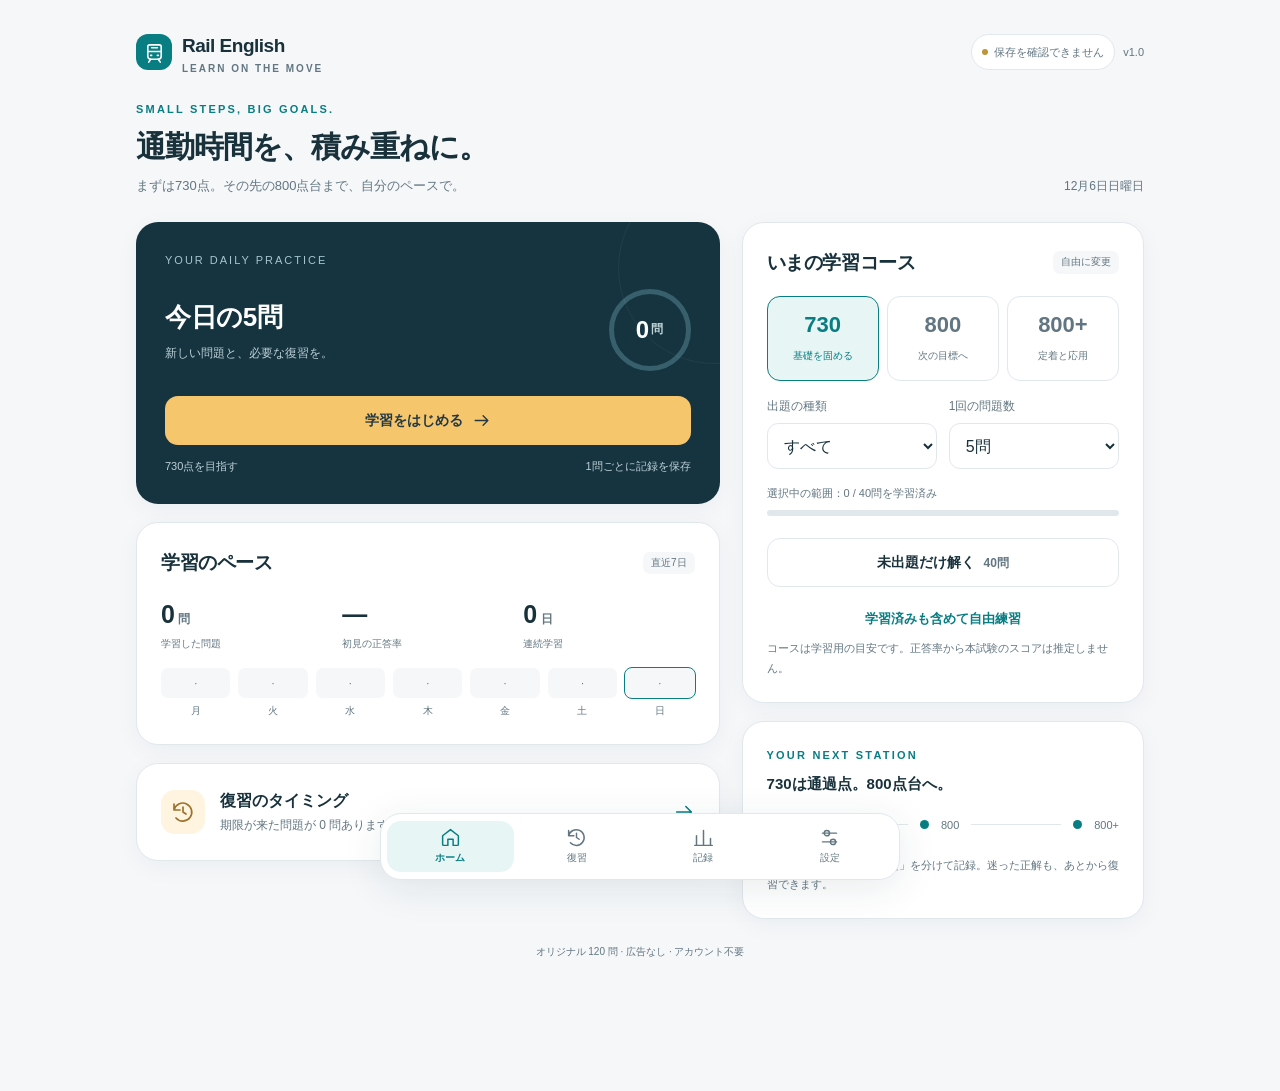
==== index.html @ 7b745467 "Upload Rail English" ====
<!doctype html>
<html lang="ja"><head><meta charset="utf-8"><meta name="viewport" content="width=device-width,initial-scale=1,viewport-fit=cover"><meta name="theme-color" content="#f5f7f9"><meta name="apple-mobile-web-app-capable" content="yes"><meta name="apple-mobile-web-app-status-bar-style" content="default"><meta name="apple-mobile-web-app-title" content="Rail English"><meta name="description" content="730点から800点台へ。オフラインで続ける、通勤時間の英語学習。"><meta name="color-scheme" content="light"><meta name="referrer" content="no-referrer"><title>Rail English — 730から800点台へ</title><link rel="manifest" href="./manifest.webmanifest"><link rel="icon" type="image/png" href="./icons/icon-192.png"><link rel="apple-touch-icon" href="./icons/apple-touch-icon.png"><style>:root{color-scheme:light;--bg:#f5f7f9;--card:#fff;--text:#18313b;--muted:#627681;--line:#e1e8ec;--brand:#087e83;--brand-dark:#06646a;--tint:#e7f5f4;--navy:#153440;--gold:#f5c66c;--bad:#b44947;--bad-bg:#fff1ef;--good:#14735b;--shadow:0 6px 24px rgba(25,50,61,.045);font-family:-apple-system,BlinkMacSystemFont,'Segoe UI','Hiragino Kaku Gothic ProN','Noto Sans JP',Meiryo,sans-serif;font-size:16px;line-height:1.65}
*{box-sizing:border-box}body{margin:0;background:var(--bg);color:var(--text)}button,input,select{font:inherit}button,a,input,select{-webkit-tap-highlight-color:transparent}button{cursor:pointer}button:disabled{cursor:default}button:focus-visible,a:focus-visible,select:focus-visible,input:focus-visible{outline:3px solid #f2b744;outline-offset:3px}button{touch-action:manipulation}a{color:var(--brand)}.app{max-width:1080px;margin:auto;min-height:100dvh;padding:0 36px 130px}.topbar{display:flex;align-items:center;justify-content:space-between;padding:30px 0 26px;gap:10px}.brand{display:flex;align-items:center;gap:10px;text-decoration:none;color:var(--text);font-weight:800;font-size:19px;letter-spacing:-.5px}.brand-logo{width:36px;height:36px;background:var(--brand);border-radius:12px;display:grid;place-items:center;color:white;flex:none}.brand small{font-size:10px;letter-spacing:2px;display:block;font-weight:600;color:var(--muted);line-height:1.1;margin-top:2px}.top-tools{display:flex;align-items:center;gap:8px}.offline-pill{font-size:11px;border:1px solid var(--line);padding:6px 10px;border-radius:99px;color:var(--muted);background:var(--card);display:flex;align-items:center;gap:6px;cursor:pointer;min-height:36px}.dot{width:6px;height:6px;border-radius:50%;background:#c09439;flex:none}.is-ready .dot{background:#219d79}.is-ready{color:var(--good)}.version{font-size:11px;color:var(--muted)}main{outline:none}h1,h2,h3,p{margin:0}h1{font-size:30px;line-height:1.4;letter-spacing:-1px}h2{font-size:19px;letter-spacing:-.4px}h3{font-size:15px}p+p{margin-top:10px}.eyebrow{font-size:11px;letter-spacing:2.2px;font-weight:750;color:var(--brand);margin-bottom:8px}.muted{color:var(--muted)}.small{font-size:12px}.intro{display:flex;align-items:end;justify-content:space-between;margin-bottom:25px;gap:20px}.intro p{font-size:13px;color:var(--muted);margin-top:7px}.date-tag{font-size:12px;color:var(--muted);white-space:nowrap}.layout{display:grid;grid-template-columns:1.45fr 1fr;gap:22px}.stack{display:flex;flex-direction:column;gap:18px}.card{background:var(--card);border:1px solid var(--line);border-radius:22px;padding:24px;box-shadow:var(--shadow)}.hero{background:var(--navy);color:#fff;border:0;padding:29px;position:relative;overflow:hidden}.hero:after{content:'';width:190px;height:190px;border:1px solid #ffffff0d;border-radius:50%;position:absolute;right:-90px;top:-50px;pointer-events:none}.hero-label{font-size:11px;letter-spacing:2px;color:#a3c7cf;margin-bottom:20px}.hero-heading{display:flex;justify-content:space-between;align-items:center;gap:15px}.hero h2{font-size:26px;font-weight:750}.hero p{font-size:12px;color:#bed0d6;margin-top:5px}.round-count{width:82px;height:82px;border-radius:50%;border:5px solid #38606c;display:flex;align-items:center;justify-content:center;flex:none;font-weight:750;font-size:24px;color:#fff}.round-count small{font-size:12px;color:#c1d5d9;margin-left:2px}.hero .btn{margin-top:25px;background:var(--gold);color:#233844;border-color:transparent}.hero .btn:hover{background:#ffda93}.hero-foot{margin-top:12px;display:flex;justify-content:space-between;font-size:11px;color:#bed0d6}.btn{border:1px solid var(--brand);border-radius:13px;background:var(--brand);color:#fff;padding:13px 18px;min-height:49px;font-weight:700;font-size:14px;display:inline-flex;align-items:center;justify-content:center;gap:9px;text-decoration:none;line-height:1.5}.btn:hover{background:var(--brand-dark)}.btn:disabled{opacity:.5}.btn.secondary{background:var(--card);border-color:var(--line);color:var(--text)}.btn.secondary:hover{background:var(--bg)}.btn.soft{background:var(--tint);color:var(--brand);border-color:transparent}.btn.danger{color:var(--bad);background:var(--card);border-color:var(--line)}.full{width:100%}.text-btn{border:0;background:transparent;color:var(--brand);padding:10px 0;font-size:13px;font-weight:650;min-height:42px}.section-row{display:flex;align-items:center;justify-content:space-between;gap:12px;margin-bottom:17px}.section-row .text-btn{min-height:0;padding:0}.tag{border-radius:7px;background:var(--bg);color:var(--muted);padding:3px 8px;font-size:10px;display:inline-block}.stat-grid{display:grid;grid-template-columns:repeat(3,1fr);gap:10px}.stat-value{font-size:25px;font-weight:800;font-variant-numeric:tabular-nums;line-height:1.4}.stat-label{color:var(--muted);font-size:10px;margin-top:4px}.divider{height:1px;background:var(--line);margin:20px 0}.mini-week{display:flex;gap:8px;margin-top:16px}.day{flex:1;text-align:center;font-size:10px;color:var(--muted)}.day-box{height:30px;border-radius:7px;background:var(--bg);display:grid;place-items:center;margin-bottom:5px;color:var(--muted);font-size:11px}.day-box.done{background:var(--tint);color:var(--brand);font-weight:750}.day-box.today{outline:1px solid var(--brand)}.course-options{display:grid;grid-template-columns:repeat(3,1fr);gap:8px}.course-option{padding:13px 5px;border:1px solid var(--line);border-radius:13px;text-align:center;background:var(--card);color:var(--muted);min-height:78px}.course-option.selected{background:var(--tint);border-color:var(--brand);color:var(--brand)}.course-number{display:block;font-size:22px;font-weight:800;line-height:1.4}.course-caption{font-size:10px}.field{margin-top:16px}.field label{display:block;font-size:12px;color:var(--muted);margin-bottom:6px}.field select{width:100%;min-height:46px;border:1px solid var(--line);border-radius:11px;padding:9px 32px 9px 12px;background:var(--card);color:var(--text)}.row-two{display:grid;grid-template-columns:1fr 1fr;gap:12px}.progress-track{height:6px;border-radius:5px;background:var(--line);overflow:hidden}.progress-fill{height:100%;border-radius:5px;background:var(--brand);transition:width .2s}.course-summary{font-size:11px;color:var(--muted);margin:15px 0 8px}.review-teaser{display:flex;align-items:center;gap:15px}.review-icon{width:44px;height:44px;border-radius:14px;background:#fff4df;color:#9c722c;display:grid;place-items:center;flex:none}.review-teaser p{font-size:12px;color:var(--muted);margin-top:2px}.review-teaser strong{font-size:16px}.subtle-note{font-size:11px;color:var(--muted);line-height:1.75}.milestone{display:flex;align-items:center;gap:12px;margin-top:19px}.milestone-stop{width:9px;height:9px;border-radius:50%;background:var(--brand)}.milestone-line{flex:1;height:1px;background:var(--line)}.milestone-text{font-size:11px;color:var(--muted)}.bottom-nav{position:fixed;bottom:18px;left:50%;transform:translateX(-50%);width:min(520px,calc(100% - 32px));display:flex;background:var(--card);border:1px solid var(--line);border-radius:21px;box-shadow:0 8px 40px #18313b18;padding:7px 6px;z-index:30}.nav-item{flex:1;border:0;background:transparent;color:var(--muted);padding:6px 4px;border-radius:14px;min-height:49px;display:flex;flex-direction:column;align-items:center;gap:2px;font-size:10px}.nav-item.active{color:var(--brand);background:var(--tint);font-weight:750}.nav-item svg{width:21px;height:21px}svg{display:block}.quiz-wrap{max-width:730px;margin:auto}.quiz-top{display:flex;justify-content:space-between;align-items:center;font-size:12px;margin-bottom:12px;gap:15px}.quiz-top .text-btn{padding:0;min-height:42px}.quiz-meta{display:flex;align-items:center;justify-content:space-between;margin-top:22px;margin-bottom:13px;gap:10px}.badges{display:flex;gap:6px;align-items:center;flex-wrap:wrap}.badge{background:var(--tint);color:var(--brand);border-radius:6px;font-size:11px;font-weight:650;padding:3px 8px}.badge.gray{background:var(--bg);color:var(--muted)}.timer{font-size:12px;color:var(--muted);font-variant-numeric:tabular-nums;white-space:nowrap}.question-card{padding:28px}.question-number{font-size:11px;letter-spacing:1.7px;color:var(--muted);margin-bottom:18px}.question-text{font-family:-apple-system,BlinkMacSystemFont,'Segoe UI',sans-serif;font-size:22px;line-height:1.75;letter-spacing:.05px;overflow-wrap:break-word;font-weight:500}.blank{color:var(--brand);font-weight:800;white-space:nowrap}.choices{display:grid;gap:10px;margin-top:23px}.choice{width:100%;display:flex;align-items:center;text-align:left;padding:13px 16px;min-height:58px;gap:14px;color:var(--text);background:var(--card);border:1px solid var(--line);border-radius:13px;font-size:16px;line-height:1.5}.choice-letter{width:27px;height:27px;border:1px solid var(--line);border-radius:8px;display:grid;place-items:center;color:var(--muted);font-size:12px;flex:none}.choice:hover:not(:disabled){border-color:var(--brand);background:var(--tint)}.choice.correct{border-color:var(--good);background:var(--tint)}.choice.correct .choice-letter{background:var(--good);color:#fff;border-color:var(--good)}.choice.wrong{background:var(--bad-bg);border-color:var(--bad)}.choice.wrong .choice-letter{background:var(--bad);color:white;border-color:var(--bad)}.choice.unselected{opacity:.55}.choice-word{flex:1}.choice-mark{font-size:18px;font-weight:750}.quiz-hint{text-align:center;font-size:11px;color:var(--muted);margin-top:17px}.feedback{margin-top:18px;border-top:3px solid var(--brand);scroll-margin-top:18px}.feedback-status{font-size:13px;color:var(--good);font-weight:800;display:flex;gap:7px;align-items:center;margin-bottom:12px}.feedback-status.incorrect{color:var(--bad)}.answer-label{color:var(--muted);font-size:11px;letter-spacing:.7px;margin-bottom:8px}.complete-sentence{font-size:19px;line-height:1.75;overflow-wrap:break-word}.complete-sentence strong{color:var(--brand);background:var(--tint);border-radius:4px;padding:0 3px}.translation{font-size:13px;line-height:1.85;margin-top:14px;white-space:pre-line}.explain{background:var(--bg);border-radius:13px;padding:16px;margin-top:18px}.explain h3{font-size:11px;color:var(--brand);margin-bottom:7px}.explain p{font-size:13px;line-height:1.85}.confidence{margin-top:20px}.confidence p{font-size:12px;color:var(--muted);margin-bottom:10px}.confidence .row-two{grid-template-columns:1fr 1.2fr}.passage{background:var(--bg);border:1px solid var(--line);padding:19px;border-radius:13px;font-size:15px;line-height:1.85;white-space:pre-wrap;margin-bottom:24px;overflow-wrap:break-word}.passage-title{font-size:11px;color:var(--muted);margin-bottom:10px;letter-spacing:1px}.proof{border-left:3px solid var(--brand);padding-left:12px;font-size:14px;margin-top:12px}.proof-label{font-size:11px;color:var(--muted);margin-top:17px}.empty{text-align:center;padding:40px 20px}.empty .empty-icon{display:inline-grid;place-items:center;width:64px;height:64px;border-radius:22px;background:var(--tint);color:var(--brand);margin-bottom:18px}.empty p{font-size:13px;color:var(--muted);margin:12px 0 22px}.list-item{display:flex;gap:14px;align-items:start;padding:17px 0;border-bottom:1px solid var(--line)}.list-item:last-child{border:0}.list-item-main{flex:1;min-width:0}.list-item p{font-size:13px;line-height:1.65}.list-item .tags{font-size:10px;color:var(--muted);margin-bottom:7px}.count-bubble{font-size:22px;font-weight:800;line-height:1.4}.section-space{margin-top:22px}.metric-row{display:grid;grid-template-columns:repeat(3,1fr);gap:14px;margin-bottom:22px}.metric-card{padding:20px}.metric-card .stat-value{font-size:31px}.bar-row{display:grid;grid-template-columns:80px 1fr 55px;align-items:center;gap:12px;margin:15px 0;font-size:12px}.bar-row small{text-align:right;color:var(--muted);font-size:10px}.setting-row{display:flex;align-items:center;justify-content:space-between;gap:18px;padding:15px 0;border-bottom:1px solid var(--line)}.setting-row:last-child{border:0}.setting-row p{font-size:11px;color:var(--muted);margin-top:3px}.switch{accent-color:var(--brand);width:22px;height:22px;flex:none}.help-list{font-size:13px;line-height:1.9;padding-left:21px;margin:14px 0}.help-list li+li{margin-top:9px}.notice{background:#fff5e2;color:#745522;border-radius:12px;padding:12px 15px;font-size:12px;margin-bottom:17px;line-height:1.75}.notice a{color:inherit}details{border-top:1px solid var(--line);margin-top:17px;padding-top:15px}summary{cursor:pointer;font-size:13px;font-weight:650;min-height:35px}details p{font-size:12px;color:var(--muted);margin-top:10px;line-height:1.9}.file-label{cursor:pointer}.hidden{display:none!important}.toast{position:fixed;top:max(18px,env(safe-area-inset-top));left:50%;transform:translateX(-50%);z-index:100;max-width:calc(100% - 30px);padding:12px 18px;border-radius:13px;background:#17333e;color:white;box-shadow:0 6px 30px #0002;font-size:13px;pointer-events:none;text-align:center}.result-score{font-size:64px;font-weight:850;letter-spacing:-3px;color:var(--brand);line-height:1.3}.result-score small{font-size:24px;letter-spacing:0;color:var(--muted)}.result-items{text-align:left;margin:24px 0}.result-line{font-size:13px;display:flex;justify-content:space-between;border-bottom:1px solid var(--line);padding:10px 0}.button-stack{display:grid;gap:10px}.storage-warning{position:sticky;top:0;z-index:90;background:#fff0df;color:#763d12;padding:12px;font-size:12px}.footer-note{text-align:center;font-size:10px;color:var(--muted);margin-top:25px}body.large-text .question-text{font-size:26px}body.large-text .passage{font-size:18px}body.large-text .choice{font-size:19px}body.large-text .translation,body.large-text .explain p{font-size:16px}body.large-text .complete-sentence{font-size:23px}
@media(min-width:820px){.bottom-nav{bottom:20px}.quiz-wrap{padding-top:7px}.card .section-row{margin-bottom:18px}}
@media(max-width:740px){.app{padding:0 20px 125px}.topbar{padding:22px 0 25px}.brand{font-size:17px}.brand small{font-size:8px}.brand-logo{width:33px;height:33px;border-radius:11px}.offline-pill{font-size:10px;padding:6px 9px}.version{display:none}.intro{margin-bottom:21px}.intro h1{font-size:27px}.date-tag{display:none}.layout{grid-template-columns:1fr;gap:18px}.card{padding:21px;border-radius:19px}.hero{padding:24px}.hero h2{font-size:25px}.hero-label{margin-bottom:15px}.hero .btn{margin-top:22px}.section-row{margin-bottom:15px}.round-count{width:74px;height:74px;font-size:23px}.bottom-nav{bottom:0;width:100%;border-radius:18px 18px 0 0;border-bottom:0;padding:7px 9px calc(7px + env(safe-area-inset-bottom));box-shadow:0 -4px 30px #18313b08}.question-card{padding:22px 19px}.question-text{font-size:21px}.choice{font-size:16px;padding:12px 14px;min-height:57px}.quiz-meta{margin-top:19px}.quiz-top{margin-top:-7px}.feedback{padding:21px 19px}.complete-sentence{font-size:19px}.metric-row{gap:8px}.metric-card{padding:15px 10px}.metric-card .stat-value{font-size:26px}.stat-label{font-size:10px}.intro p{font-size:12px}.passage{padding:15px;font-size:14px}.nav-item{min-height:51px}.eyebrow{font-size:10px}.quiz-wrap{padding-top:0}}
@media(max-width:360px){.app{padding-left:14px;padding-right:14px}.brand small{display:none}.brand{font-size:15px}.offline-pill{font-size:9px}.card{padding:18px}.hero h2{font-size:23px}.question-text{font-size:20px}.confidence .row-two{grid-template-columns:1fr}.hero-foot{font-size:10px}.course-caption{font-size:9px}.bar-row{grid-template-columns:65px 1fr 46px;gap:8px}}
@media(prefers-reduced-motion:reduce){*{scroll-behavior:auto!important;transition:none!important}}
</style></head><body><div class="hidden storage-warning" id="storage-warning" role="alert"></div><div class="app"><header class="topbar"><a class="brand" href="#" data-action="nav" data-route="home" aria-label="Rail English ホーム"><span class="brand-logo"></span><span>Rail English<small>LEARN ON THE MOVE</small></span></a><div class="top-tools"><button class="offline-pill" id="offline-status" data-action="nav" data-route="settings" aria-label="オフラインの保存状態と設定"><span class="dot"></span>準備中</button><span class="version">v1.0</span></div></header><main id="main" tabindex="-1"></main><noscript><p>学習画面を表示するには、ブラウザーでJavaScriptを有効にしてください。</p></noscript></div><nav id="bottom-nav" class="bottom-nav" aria-label="メインメニュー"></nav><div id="toast" class="toast hidden" role="status" aria-live="polite"></div><script type="application/json" id="question-data">{"schemaVersion":1,"packId":"rail-original-1","title":"Rail English オリジナル120問","questions":[{"id":"q001","level":730,"kind":"cloze","skill":"品詞","text":"Please review the attached agenda _____ before tomorrow’s meeting.","options":["carefully","carefulness","careful","care"],"answer":0,"translation":"明日の会議の前に、添付の議題を注意深く確認してください。","explanation":"動詞 review（確認する）を修飾するので副詞 carefully。careful は形容詞、care と carefulness は名詞です。"},{"id":"q002","level":730,"kind":"cloze","skill":"日程・会議","text":"The training session has been _____ until next Friday because the instructor is unavailable.","options":["reserved","postponed","attended","approved"],"answer":1,"translation":"講師の都合がつかないため、研修は来週の金曜日まで延期されました。","explanation":"postpone は「延期する」。has been postponed で受け身の現在完了形です。approve は承認する、attend は出席する、reserve は予約する。"},{"id":"q003","level":730,"kind":"cloze","skill":"前置詞","text":"All expense reports must be submitted _____ 5 p.m. on Friday at the latest.","options":["since","during","by","for"],"answer":2,"translation":"すべての経費報告書は、遅くとも金曜日の午後5時までに提出しなければなりません。","explanation":"完了の期限「〜までに」には by。during は期間の中、since は起点、for は期間の長さを表します。"},{"id":"q004","level":730,"kind":"cloze","skill":"時制","text":"Ms. Chen _____ in the sales department since 2021 and still works there.","options":["will work","had worked","is working","has worked"],"answer":3,"translation":"チェンさんは2021年から営業部で働いており、今もそこで働いています。","explanation":"since 2021 と今も続いているという情報から現在完了形 has worked。過去から現在までの継続を示します。"},{"id":"q005","level":730,"kind":"cloze","skill":"接続詞","text":"_____ the weather was poor, the outdoor product demonstration went ahead as planned.","options":["Despite","Although","Because of","During"],"answer":1,"translation":"天候は悪かったものの、屋外での製品実演は予定どおり行われました。","explanation":"後ろに the weather was poor という主語＋動詞が続くので、逆接の接続詞 Although。Despite は名詞などを取ります。"},{"id":"q006","level":730,"kind":"cloze","skill":"品詞","text":"The new reservation system is more _____ than the previous one.","options":["reliability","reliably","rely","reliable"],"answer":3,"translation":"新しい予約システムは以前のものより信頼できます。","explanation":"is の補語としてシステムの性質を述べる形容詞 reliable を選びます。more reliable than で比較の表現です。"},{"id":"q007","level":730,"kind":"cloze","skill":"語彙","text":"Please keep your _____ as proof of payment.","options":["receipt","recipe","recipient","reception"],"answer":0,"translation":"支払いの証明として領収書を保管してください。","explanation":"receipt は領収書。recipe は調理法、reception は受付、recipient は受取人です。形の似た語を区別します。"},{"id":"q008","level":730,"kind":"cloze","skill":"主語と動詞","text":"Each of the conference rooms _____ equipped with a projector.","options":["were","are","is","have"],"answer":2,"translation":"会議室はそれぞれプロジェクターを備えています。","explanation":"主語の中心は単数の Each。「each of ＋複数名詞」でも動詞は単数に合わせ、is equipped with とします。"},{"id":"q009","level":730,"kind":"cloze","skill":"動詞の形","text":"Employees are encouraged _____ the online safety course.","options":["completion","complete","completed","to complete"],"answer":3,"translation":"従業員はオンラインの安全講習を修了するよう奨励されています。","explanation":"encourage 人 to do の受け身は、人 be encouraged to do。「〜するよう勧められる」です。"},{"id":"q010","level":730,"kind":"cloze","skill":"日程・会議","text":"Could you _____ whether you will attend the meeting by replying to this message?","options":["consume","confirm","compete","confuse"],"answer":1,"translation":"このメッセージに返信して、会議に出席するかどうかを確認していただけますか。","explanation":"confirm whether ... は「〜かどうかを確認する」。confuse は混乱させる、consume は消費する、compete は競争する。"},{"id":"q011","level":730,"kind":"cloze","skill":"関係詞","text":"The employee _____ organized the workshop will introduce the speakers.","options":["whose","who","whom","which"],"answer":1,"translation":"研修会を企画した従業員が講演者を紹介します。","explanation":"先行詞は人で、関係詞が organized の主語になるため who。whose は所有格、whom は目的格です。"},{"id":"q012","level":730,"kind":"cloze","skill":"前置詞","text":"Visitors must check in at the reception desk _____ entering the laboratory.","options":["between","before","since","until"],"answer":1,"translation":"訪問者は実験室に入る前に受付で手続きをしなければなりません。","explanation":"before entering で「入る前に」。受付を済ませてから入室するという順序を表します。"},{"id":"q013","level":730,"kind":"cloze","skill":"比較","text":"This route is _____ than the one we used yesterday.","options":["shortest","shorter","shorten","shortly"],"answer":1,"translation":"この経路は昨日使ったものより短いです。","explanation":"than があるので比較級 shorter。shortest は最上級、shortly は副詞、shorten は動詞です。"},{"id":"q014","level":730,"kind":"cloze","skill":"代名詞","text":"The company updated _____ website to make online ordering easier.","options":["it","its","itself","they"],"answer":1,"translation":"その会社はオンライン注文をしやすくするため、自社のウェブサイトを更新しました。","explanation":"名詞 website の前で所有を示す its。「its＝それの」と「it’s＝it is」を区別しましょう。"},{"id":"q015","level":730,"kind":"cloze","skill":"語彙","text":"The price includes delivery, so there is no _____ charge for shipping.","options":["additional","accurate","annual","available"],"answer":0,"translation":"価格には配送料が含まれているので、配送の追加料金はありません。","explanation":"additional charge は追加料金。available は利用できる、annual は年1回の、accurate は正確な。"},{"id":"q016","level":730,"kind":"cloze","skill":"動詞の形","text":"We look forward to _____ you at the annual conference.","options":["saw","seen","see","seeing"],"answer":3,"translation":"年次会議でお会いできることを楽しみにしています。","explanation":"look forward to の to は前置詞なので、後ろは名詞か動名詞。ここでは seeing です。"},{"id":"q017","level":730,"kind":"cloze","skill":"接続詞","text":"Please contact the help desk _____ you cannot access your account.","options":["if","despite","unless","during"],"answer":0,"translation":"アカウントにアクセスできない場合は、ヘルプデスクに連絡してください。","explanation":"条件「もし〜なら」を表す if。unless は「〜でない限り」で、ここでは意図が逆になります。"},{"id":"q018","level":730,"kind":"cloze","skill":"日程・会議","text":"The manager asked us to _____ a meeting with the new supplier.","options":["arrange","afford","apply","achieve"],"answer":0,"translation":"マネージャーは新しい仕入先との会議を手配するよう私たちに頼みました。","explanation":"arrange a meeting は「会議を手配する」。achieve は達成する、afford は余裕がある、apply は応募・適用する。"},{"id":"q019","level":730,"kind":"cloze","skill":"受け身","text":"The damaged items will _____ at no extra cost.","options":["replace","replacing","be replaced","replacement"],"answer":2,"translation":"破損した商品は追加費用なしで交換されます。","explanation":"商品は交換「される」側なので受け身。will の後は be ＋過去分詞で will be replaced。"},{"id":"q020","level":730,"kind":"cloze","skill":"品詞","text":"Your _____ is required before we can process the order.","options":["approvingly","approve","approved","approval"],"answer":3,"translation":"注文を処理するには、あなたの承認が必要です。","explanation":"所有格 Your の後で主語になる名詞 approval を選びます。approve は動詞です。"},{"id":"q021","level":730,"kind":"cloze","skill":"語彙","text":"The store offers a full _____ if an item is returned unused within 14 days.","options":["reminder","reward","refund","revenue"],"answer":2,"translation":"商品が未使用のまま14日以内に返品されれば、その店は全額返金します。","explanation":"full refund は全額返金。reward は報酬、revenue は売上高、reminder は注意を促す通知です。"},{"id":"q022","level":730,"kind":"cloze","skill":"数量","text":"Only a _____ seats remain for the afternoon workshop.","options":["every","few","little","much"],"answer":1,"translation":"午後の研修会の残席はわずかです。","explanation":"seats は数えられる複数名詞なので a few。a little は数えられない名詞の量に使います。"},{"id":"q023","level":730,"kind":"cloze","skill":"時制","text":"When the courier arrives tomorrow, the receptionist _____ the package.","options":["signed for","has signed for","will sign for","had signed for"],"answer":2,"translation":"明日配達員が来たら、受付係が荷物の受領サインをします。","explanation":"未来の出来事ですが、when の節では現在形 arrives。主節では未来を表す will sign for を使えます。"},{"id":"q024","level":730,"kind":"cloze","skill":"日程・会議","text":"Please let me know which of the proposed dates is most _____ for you.","options":["convenient","convene","convenience","conveniently"],"answer":0,"translation":"提案した日程のうち、どれが最も都合がよいか教えてください。","explanation":"is の後に性質を表す形容詞 convenient。「都合のよい」という意味で、日程調整によく合う表現です。"},{"id":"q025","level":730,"kind":"cloze","skill":"前置詞","text":"Mr. Patel is responsible _____ maintaining the customer database.","options":["at","with","to","for"],"answer":3,"translation":"パテルさんは顧客データベースの管理を担当しています。","explanation":"be responsible for ＋名詞・動名詞で「〜を担当している／〜に責任がある」です。"},{"id":"q026","level":730,"kind":"cloze","skill":"接続詞","text":"The elevator is out of service, _____ please use the stairs.","options":["or","unless","although","so"],"answer":3,"translation":"エレベーターは運転を停止しているので、階段を利用してください。","explanation":"前半が理由で後半が結果・依頼なので so。「そのため」というつながりを作ります。"},{"id":"q027","level":730,"kind":"cloze","skill":"語彙","text":"A _____ of the updated brochure is attached to this email.","options":["venue","shift","fare","copy"],"answer":3,"translation":"更新したパンフレットの写しをこのメールに添付しています。","explanation":"a copy of は「〜の写し／1部」。fare は運賃、venue は会場、shift は勤務時間帯です。"},{"id":"q028","level":730,"kind":"cloze","skill":"品詞","text":"The technician _____ identified the cause of the problem.","options":["quickly","quickness","quicker","quick"],"answer":0,"translation":"技術者は問題の原因を素早く特定しました。","explanation":"動詞 identified を修飾する副詞 quickly を選びます。形容詞 quick と名詞 quickness はこの位置に入りません。"},{"id":"q029","level":730,"kind":"cloze","skill":"動詞の形","text":"The company plans _____ a second office next year.","options":["opening","opens","to open","opened"],"answer":2,"translation":"その会社は来年、2つ目の事務所を開設する予定です。","explanation":"plan to do で「〜する予定だ」。plans の目的を表す to open を選びます。"},{"id":"q030","level":730,"kind":"cloze","skill":"日程・会議","text":"The meeting will _____ at 9 a.m. sharp, so please arrive a few minutes early.","options":["begun","began","begin","beginning"],"answer":2,"translation":"会議は午前9時ちょうどに始まるので、数分早めに到着してください。","explanation":"助動詞 will の後は動詞の原形 begin。at 9 a.m. sharp は「午前9時ちょうどに」です。"},{"id":"q031","level":800,"kind":"cloze","skill":"接続詞","text":"The client approved the design, _____ that the final version includes a larger logo.","options":["provided","whereas","despite","during"],"answer":0,"translation":"顧客は最終版により大きなロゴを入れることを条件に、そのデザインを承認しました。","explanation":"provided that ... は「〜という条件で」。ここでは承認の条件を述べています。whereas は対比です。"},{"id":"q032","level":800,"kind":"cloze","skill":"数量","text":"_____ of the two proposals meets all of our requirements, so we need a third option.","options":["Both","Every","All","Neither"],"answer":3,"translation":"2つの提案はどちらも当社の要件をすべて満たさないので、3つ目の選択肢が必要です。","explanation":"neither of the two は「2つのうちどちらも〜ない」。単数動詞 meets と結びつき、文末の事情とも一致します。"},{"id":"q033","level":800,"kind":"cloze","skill":"動詞の形","text":"The supervisor had the technician _____ the faulty sensor.","options":["replacement","replaced","replace","to replace"],"answer":2,"translation":"監督者は技術者に故障したセンサーを交換してもらいました。","explanation":"have ＋人＋動詞の原形は「人に〜してもらう／させる」。have ＋物＋過去分詞との違いに注意します。"},{"id":"q034","level":800,"kind":"cloze","skill":"前置詞","text":"_____ the increase in material costs, the company has kept its prices unchanged.","options":["Even","Whereas","Despite","Although"],"answer":2,"translation":"材料費の上昇にもかかわらず、その会社は価格を据え置いています。","explanation":"空欄の後は名詞句 the increase ... なので前置詞 Despite。Although と Whereas の後には原則として節が必要です。"},{"id":"q035","level":800,"kind":"cloze","skill":"時制","text":"By the time the auditors arrived, the finance team _____ all the requested documents.","options":["has prepared","had prepared","will prepare","prepares"],"answer":1,"translation":"監査担当者が到着するまでに、経理チームは要求されたすべての書類を準備し終えていました。","explanation":"過去の到着より前に準備が完了したため、過去完了形 had prepared を使います。"},{"id":"q036","level":800,"kind":"cloze","skill":"語彙","text":"The warranty does not _____ damage caused by improper use.","options":["consume","conduct","cover","collect"],"answer":2,"translation":"保証は不適切な使用による損傷を対象としていません。","explanation":"cover は保証・保険などが「〜を対象とする」。collect は集める、consume は消費する、conduct は実施する。"},{"id":"q037","level":800,"kind":"cloze","skill":"関係詞","text":"The consultant, _____ recommendations reduced our costs, will return next month.","options":["which","whose","whom","who"],"answer":1,"translation":"その助言によって当社の費用が削減されたコンサルタントが、来月再び来訪します。","explanation":"recommendations の所有者を示す whose。「その人の助言」という関係です。"},{"id":"q038","level":800,"kind":"cloze","skill":"動詞の形","text":"The revised schedule allows enough time for the equipment _____ before the event.","options":["was testing","has tested","testing","to be tested"],"answer":3,"translation":"改訂された日程には、イベントの前に機材を試験するための十分な時間があります。","explanation":"for ＋対象＋to do の形。equipment は試験される側なので受け身の不定詞 to be tested を使います。"},{"id":"q039","level":800,"kind":"cloze","skill":"日程・会議","text":"Please _____ the updated schedule to everyone who will attend the workshop.","options":["commute","compete","compare","circulate"],"answer":3,"translation":"研修会に出席する全員に、更新した日程を回覧してください。","explanation":"circulate は資料などを「回覧する／配布する」。commute は通勤する、compare は比較する、compete は競争する。"},{"id":"q040","level":800,"kind":"cloze","skill":"比較","text":"The revised manual explains the installation process _____ more clearly than the original.","options":["far","quite","very","many"],"answer":0,"translation":"改訂版のマニュアルは、初版よりもはるかに明確に設置手順を説明しています。","explanation":"比較級 more clearly を強めるのは far。very は通常、この形の比較級を直接修飾しません。"},{"id":"q041","level":800,"kind":"cloze","skill":"接続詞","text":"Applicants must provide two references _____ they have previous experience with our company.","options":["as soon as","so that","even if","now that"],"answer":2,"translation":"以前に当社で働いた経験があっても、応募者は照会先を2件提出しなければなりません。","explanation":"even if は「たとえ〜でも」。経験の有無にかかわらず必要という条件を示します。"},{"id":"q042","level":800,"kind":"cloze","skill":"語彙","text":"After reviewing the figures, we decided to _____ our sales forecast downward.","options":["resolve","revise","retain","recruit"],"answer":1,"translation":"数値を確認した後、私たちは売上予測を下方修正することにしました。","explanation":"revise a forecast は予測を修正する。retain は保持する、resolve は解決する、recruit は採用する。"},{"id":"q043","level":800,"kind":"cloze","skill":"品詞","text":"The proposed changes would _____ improve access for customers with limited mobility.","options":["signify","significantly","significance","significant"],"answer":1,"translation":"提案された変更は、移動に制約のある顧客の利用しやすさを大幅に改善するでしょう。","explanation":"動詞 improve を修飾する副詞 significantly。「大幅に／著しく」という意味です。"},{"id":"q044","level":800,"kind":"cloze","skill":"動詞の形","text":"The manager recommended that the report _____ before it was sent to the client.","options":["be revised","revises","is revising","to revise"],"answer":0,"translation":"マネージャーは、顧客に送る前に報告書を修正するよう勧めました。","explanation":"提案を表す recommend that の節では動詞の原形を使う形があります。report は修正される側なので be revised。"},{"id":"q045","level":800,"kind":"cloze","skill":"前置詞","text":"All contractors must comply _____ the building’s safety regulations.","options":["at","with","for","from"],"answer":1,"translation":"すべての請負業者は、その建物の安全規則に従わなければなりません。","explanation":"comply with は「規則などに従う」。前置詞も含めたまとまりで覚えます。"},{"id":"q046","level":800,"kind":"cloze","skill":"時制","text":"This time next week, our team _____ the new system at the trade fair.","options":["will be demonstrating","demonstrates","has demonstrated","had demonstrated"],"answer":0,"translation":"来週の今ごろ、私たちのチームは展示会で新システムを実演しているでしょう。","explanation":"未来のある時点で進行中の動作なので未来進行形 will be demonstrating が適切です。"},{"id":"q047","level":800,"kind":"cloze","skill":"語彙","text":"The hotel can _____ up to 300 guests in its main dining room.","options":["accomplish","accumulate","accompany","accommodate"],"answer":3,"translation":"そのホテルのメインダイニングは最大300人の客を収容できます。","explanation":"accommodate は「収容する」。accumulate は蓄積する、accomplish は達成する、accompany は同行する。"},{"id":"q048","level":800,"kind":"cloze","skill":"接続詞","text":"The shipment will be delayed _____ the missing customs documents are received.","options":["in spite of","during","until","because of"],"answer":2,"translation":"不足している通関書類を受領するまで、出荷は遅れます。","explanation":"until ＋節で「〜するまで」。後ろには主語と動詞があるため、名詞を取る during などは使えません。"},{"id":"q049","level":800,"kind":"cloze","skill":"代名詞","text":"The two designs are similar, but the newer _____ uses less material.","options":["other","ones","one","another"],"answer":2,"translation":"2つのデザインは似ていますが、新しい方は材料をあまり使いません。","explanation":"単数の design を繰り返さずに示す one。the newer one で「より新しい方」です。"},{"id":"q050","level":800,"kind":"cloze","skill":"語彙","text":"The contract is _____ for one year from the date of signing.","options":["versatile","valid","vacant","visible"],"answer":1,"translation":"その契約は署名日から1年間有効です。","explanation":"valid は契約などが有効な。vacant は空いている、versatile は多用途の、visible は見える。"},{"id":"q051","level":800,"kind":"cloze","skill":"動詞の形","text":"_____ the revised figures, the analyst updated her presentation.","options":["Has reviewed","Have reviewed","To reviewing","Having reviewed"],"answer":3,"translation":"修正された数値を確認してから、分析担当者はプレゼンテーションを更新しました。","explanation":"Having ＋過去分詞の分詞構文は、主節の動作より前に完了した動作を示せます。数値を確認した後で更新しました。"},{"id":"q052","level":800,"kind":"cloze","skill":"関係詞","text":"The office _____ the interviews will take place is on the third floor.","options":["who","where","which","what"],"answer":1,"translation":"面接が行われる事務所は3階にあります。","explanation":"後ろの the interviews will take place は場所を補えばよい節。where は in which に相当します。"},{"id":"q053","level":800,"kind":"cloze","skill":"日程・会議","text":"We need to _____ the schedule change with the catering team before notifying participants.","options":["coordinate","conclude","compensate","calculate"],"answer":0,"translation":"参加者に知らせる前に、ケータリング担当チームと日程変更を調整する必要があります。","explanation":"coordinate ... with ... は「〜を…と調整する」。calculate は計算する、conclude は結論づける、compensate は補償する。"},{"id":"q054","level":800,"kind":"cloze","skill":"数量","text":"There is _____ information in the brochure to help you choose the appropriate course.","options":["enough","a few","many","several"],"answer":0,"translation":"パンフレットには適切なコースを選ぶのに十分な情報があります。","explanation":"information は数えられない名詞。enough information は可能ですが、many、a few、several は可算名詞の複数形に使います。"},{"id":"q055","level":800,"kind":"cloze","skill":"語彙","text":"The director asked for a _____ summary rather than a detailed explanation.","options":["complex","confidential","concise","costly"],"answer":2,"translation":"責任者は詳しい説明ではなく、簡潔な要約を求めました。","explanation":"rather than a detailed explanation という対比から concise（簡潔な）。confidential は機密のという別の性質です。"},{"id":"q056","level":800,"kind":"cloze","skill":"主語と動詞","text":"The list of approved suppliers _____ updated every quarter.","options":["is","have","are","were"],"answer":0,"translation":"承認された仕入先の一覧は四半期ごとに更新されます。","explanation":"主語の中心は単数の list。近くの複数名詞 suppliers ではなく list に合わせて is updated とします。"},{"id":"q057","level":800,"kind":"cloze","skill":"受け身","text":"Customers are advised _____ their passwords regularly.","options":["change","changed","to change","changing"],"answer":2,"translation":"顧客はパスワードを定期的に変更するよう勧められています。","explanation":"advise 人 to do の受け身は be advised to do。助言される人が主語です。"},{"id":"q058","level":800,"kind":"cloze","skill":"接続詞","text":"The team added a second registration desk _____ attendees would not have to wait as long.","options":["even though","so that","in case of","rather than"],"answer":1,"translation":"参加者の待ち時間が短くなるよう、チームは受付窓口をもう1つ設けました。","explanation":"so that ＋節で「〜するために」という目的を表します。even though は逆接です。"},{"id":"q059","level":800,"kind":"cloze","skill":"語彙","text":"The manufacturer has _____ production to meet the unexpected rise in demand.","options":["interrupted","inspected","increased","inherited"],"answer":2,"translation":"メーカーは予想外の需要増に対応するため、生産を増やしました。","explanation":"需要増に対応するので increased production。interrupt は中断する、inspect は検査する、inherit は受け継ぐ。"},{"id":"q060","level":800,"kind":"cloze","skill":"比較","text":"Of the three locations under consideration, this one is the _____ accessible by public transport.","options":["much","more","many","most"],"answer":3,"translation":"検討中の3つの場所のうち、ここが公共交通機関で最も行きやすい場所です。","explanation":"3つの中で最もという最上級なので the most accessible。more は比較級です。"},{"id":"q061","level":850,"kind":"cloze","skill":"倒置","text":"Only after the inspection _____ permission to reopen the facility.","options":["the manager received","received the manager","the manager had received","did the manager receive"],"answer":3,"translation":"検査が終わって初めて、マネージャーは施設を再開する許可を受けました。","explanation":"Only after ... が文頭に来ると、主節で倒置が起きます。過去の一般動詞なので did ＋主語＋原形 receive。"},{"id":"q062","level":850,"kind":"cloze","skill":"語彙","text":"The preliminary agreement is not legally _____ until both parties sign the final contract.","options":["binding","binds","bound","bind"],"answer":0,"translation":"予備的な合意は、両当事者が最終契約に署名するまでは法的拘束力を持ちません。","explanation":"legally binding は「法的拘束力のある」。binding が agreement の性質を表す形容詞として働きます。"},{"id":"q063","level":850,"kind":"cloze","skill":"接続詞","text":"The project can proceed _____ the final budget is approved by the board.","options":["regardless of","provided that","in addition to","as opposed to"],"answer":1,"translation":"最終予算が取締役会に承認されることを条件に、その計画は進められます。","explanation":"後ろは節なので provided that（〜という条件で）。他の選択肢はいずれも、この形で主語＋動詞の節を直接取れません。"},{"id":"q064","level":850,"kind":"cloze","skill":"語彙","text":"The two departments must work together to _____ the transition to the new software.","options":["facilitate","forfeit","fluctuate","forecast"],"answer":0,"translation":"新ソフトウェアへの移行を円滑に進めるため、2つの部署は協力しなければなりません。","explanation":"facilitate は「容易にする／円滑にする」。fluctuate は変動する、forfeit は失う、forecast は予測する。"},{"id":"q065","level":850,"kind":"cloze","skill":"時制","text":"By the end of next month, the engineers _____ the bridge repairs.","options":["had completed","have completed","were completing","will have completed"],"answer":3,"translation":"来月末までに、技術者たちは橋の補修を終えているでしょう。","explanation":"未来の期限までの完了を示す未来完了形 will have completed。by the end of next month が手がかりです。"},{"id":"q066","level":850,"kind":"cloze","skill":"動詞の形","text":"The proposal is worth _____ despite the initial cost.","options":["considered","considering","consider","to consider"],"answer":1,"translation":"初期費用はかかるものの、その提案には検討する価値があります。","explanation":"be worth doing で「〜する価値がある」。to 不定詞ではなく動名詞 considering を使います。"},{"id":"q067","level":850,"kind":"cloze","skill":"語彙","text":"The figures in the two reports do not match; please investigate the _____.","options":["discrepancy","consistency","compliance","consensus"],"answer":0,"translation":"2つの報告書の数値が一致しません。その食い違いを調べてください。","explanation":"discrepancy は「不一致／食い違い」。consistency は一貫性、compliance は順守、consensus は合意です。"},{"id":"q068","level":850,"kind":"cloze","skill":"倒置","text":"Had we received the notice earlier, we _____ alternative arrangements.","options":["would making","had made","will make","would have made"],"answer":3,"translation":"もっと早く通知を受けていれば、代わりの手配をしていたでしょう。","explanation":"Had we received ... は If we had received ... の if を省略した倒置。過去の反実仮想なので would have made。"},{"id":"q069","level":850,"kind":"cloze","skill":"前置詞","text":"Payment is due within 30 days _____ receipt of the invoice.","options":["toward","between","of","along"],"answer":2,"translation":"支払い期限は請求書の受領から30日以内です。","explanation":"within 30 days of ... は「〜から30日以内」。基準となる出来事を of の後に置きます。"},{"id":"q070","level":850,"kind":"cloze","skill":"語彙","text":"The expansion plan remains _____ on securing additional funding.","options":["contingent","consecutive","competent","comparable"],"answer":0,"translation":"拡張計画の実施は、依然として追加資金の確保を条件としています。","explanation":"be contingent on は「〜次第である／〜を条件とする」。competent は有能な、consecutive は連続した、comparable は比較可能な。"},{"id":"q071","level":850,"kind":"cloze","skill":"関係詞","text":"The committee received six applications, two of _____ were submitted after the deadline.","options":["what","them","whose","which"],"answer":3,"translation":"委員会は6件の応募を受け取り、そのうち2件は締め切り後に提出されました。","explanation":"カンマの後を関係詞でつなぐ two of which。「そのうち2件」を表します。two of them だけでは文をこの形で接続できません。"},{"id":"q072","level":850,"kind":"cloze","skill":"動詞の形","text":"With all the necessary permits _____, construction can begin next week.","options":["obtain","obtaining","obtained","to obtaining"],"answer":2,"translation":"必要な許可がすべて取得されたので、来週建設を開始できます。","explanation":"with ＋名詞＋補語の形。permits は取得される側なので過去分詞 obtained を使います。"},{"id":"q073","level":850,"kind":"cloze","skill":"語彙","text":"The new procedure will _____ the need for staff to enter the same data twice.","options":["encounter","estimate","elaborate","eliminate"],"answer":3,"translation":"新しい手順によって、職員が同じデータを2度入力する必要がなくなります。","explanation":"eliminate the need for ... は「〜の必要をなくす」。elaborate は詳しく説明する、estimate は見積もる、encounter は遭遇する。"},{"id":"q074","level":850,"kind":"cloze","skill":"接続詞","text":"_____ demand continue to rise, the company will open a second production line.","options":["Unless","Whether","Despite","Should"],"answer":3,"translation":"需要が引き続き増加する場合、その会社は2本目の生産ラインを稼働させます。","explanation":"Should ＋主語＋動詞の原形は、if を使わずに「もし〜なら」を表す条件の倒置です。"},{"id":"q075","level":850,"kind":"cloze","skill":"比較","text":"The more clearly the requirements are defined, the _____ misunderstandings there will be.","options":["fewer","fewest","less","least"],"answer":0,"translation":"要件を明確に定めれば定めるほど、誤解は少なくなります。","explanation":"the ＋比較級 ..., the ＋比較級 ... の構文。misunderstandings は複数の可算名詞なので fewer。"},{"id":"q076","level":850,"kind":"cloze","skill":"語彙","text":"Because of the venue’s limited capacity, attendance is _____ to registered delegates.","options":["recruited","restored","restricted","referred"],"answer":2,"translation":"会場の収容人数が限られているため、参加は登録済みの代表者に制限されています。","explanation":"be restricted to は「〜に限定される」。restore は復旧する、refer は言及する、recruit は募集する。"},{"id":"q077","level":850,"kind":"cloze","skill":"品詞","text":"The replacement parts are _____ available from authorized dealers.","options":["readied","readily","ready","readiness"],"answer":1,"translation":"交換部品は正規販売店で容易に入手できます。","explanation":"readily available は「容易に入手できる」。副詞 readily が形容詞 available を修飾します。"},{"id":"q078","level":850,"kind":"cloze","skill":"動詞の形","text":"The supplier denied _____ the specifications without prior approval.","options":["changes","change","changing","to change"],"answer":2,"translation":"仕入先は、事前承認なしに仕様を変更したことを否定しました。","explanation":"deny は目的語に動名詞を取る動詞です。deny doing で「〜したことを否定する」。"},{"id":"q079","level":850,"kind":"cloze","skill":"語彙","text":"The director’s main _____ is that the proposed timetable leaves no room for testing.","options":["contribution","consent","consequence","concern"],"answer":3,"translation":"責任者の主な懸念は、提案された日程には試験の余地がないことです。","explanation":"concern は懸念。consent は同意、consequence は結果、contribution は貢献です。that 節が懸念の内容を説明します。"},{"id":"q080","level":850,"kind":"cloze","skill":"接続詞","text":"No matter _____ carefully the budget is prepared, unexpected expenses may arise.","options":["which","what","how","whose"],"answer":2,"translation":"予算をどれほど入念に作成しても、予想外の支出が生じる可能性があります。","explanation":"no matter how ＋形容詞・副詞で「どれほど〜でも」。ここでは副詞 carefully の程度を表します。"},{"id":"q081","level":850,"kind":"cloze","skill":"語彙","text":"The revised policy will _____ all previous versions when it takes effect on October 1.","options":["subscribe","supervise","supersede","subsidize"],"answer":2,"translation":"改訂された方針は10月1日に発効すると、以前のすべての版に取って代わります。","explanation":"supersede は「取って代わる」。subscribe は購読する、subsidize は補助金を出す、supervise は監督する。"},{"id":"q082","level":850,"kind":"cloze","skill":"動詞の形","text":"We would appreciate _____ informed of any changes to the delivery date.","options":["keeping us","to keep","keep","being kept"],"answer":3,"translation":"納品日の変更があれば、お知らせいただけると幸いです。","explanation":"appreciate は動名詞を取ります。私たちは情報を知らされる側なので being kept informed（知らされていること）。"},{"id":"q083","level":850,"kind":"cloze","skill":"語彙","text":"The trial results were _____, so further testing is needed before a decision can be made.","options":["inflexible","inconclusive","inevitable","inexpensive"],"answer":1,"translation":"試験結果では結論が出なかったため、決定する前に追加の試験が必要です。","explanation":"inconclusive は結論を導けない。inevitable は避けられない、inflexible は柔軟性がない、inexpensive は安価な。"},{"id":"q084","level":850,"kind":"cloze","skill":"関係詞","text":"_____ is selected for the role will receive training before starting work.","options":["Whose","Whoever","Whomever","Whom"],"answer":1,"translation":"その職務に誰が選ばれても、勤務開始前に研修を受けます。","explanation":"Whoever が is selected の主語になり、節全体が will receive の主語になります。Whomever は目的格です。"},{"id":"q085","level":850,"kind":"cloze","skill":"語彙","text":"The company agreed to _____ employees for travel expenses incurred during the project.","options":["reimburse","relocate","resume","remind"],"answer":0,"translation":"その会社は、プロジェクト中に発生した旅費を従業員に払い戻すことに同意しました。","explanation":"reimburse 人 for 費用 で「人に費用を払い戻す」。remind は思い出させる、resume は再開する、relocate は移転させる。"},{"id":"q086","level":850,"kind":"cloze","skill":"動詞の形","text":"The equipment must be inspected before _____ put back into service.","options":["being","been","be","is"],"answer":0,"translation":"その機器は再び使用する前に点検しなければなりません。","explanation":"before の後で受け身を作る動名詞 being put。before it is put ... の it を省いて is だけにはできません。"},{"id":"q087","level":850,"kind":"cloze","skill":"語彙","text":"Demand is expected to _____ during the winter, then recover in spring.","options":["decline","delegate","depict","derive"],"answer":0,"translation":"需要は冬の間に減少し、春に回復すると予想されています。","explanation":"recover と対になる decline（減少する）。delegate は委任する、derive は由来する、depict は描写する。"},{"id":"q088","level":850,"kind":"cloze","skill":"数量","text":"_____ information has been provided about the proposed merger, leaving investors uncertain.","options":["Little","Few","Many","Several"],"answer":0,"translation":"提案された合併についてはほとんど情報が提供されておらず、投資家は見通しを持てずにいます。","explanation":"information は不可算名詞なので Little。「ほとんど〜ない」という否定的な意味が leaving investors uncertain と一致します。"},{"id":"q089","level":850,"kind":"cloze","skill":"語彙","text":"The firm is seeking a _____ solution that can be maintained without exceeding its budget.","options":["successive","sustainable","superficial","susceptible"],"answer":1,"translation":"その会社は、予算を超えずに維持できる持続可能な解決策を求めています。","explanation":"sustainable は持続可能な。susceptible は影響を受けやすい、successive は連続する、superficial は表面的な。"},{"id":"q090","level":850,"kind":"cloze","skill":"接続詞","text":"The offer applies to all items in stock, _____ those already marked down.","options":["except","unless","although","whereas"],"answer":0,"translation":"その特典は、すでに値下げされたものを除く、在庫のあるすべての商品に適用されます。","explanation":"except ＋名詞句で「〜を除いて」。those already marked down は「すでに値下げされた商品」です。"},{"id":"q091","level":730,"kind":"reading","skill":"読解","title":"日程変更のメール","passage":"To: Sales Team\nSubject: Thursday’s meeting\n\nThursday’s sales meeting has been moved from Room 2 to Room 5 because a projector is being repaired in Room 2. The starting time remains 10:00 a.m. Please bring a printed copy of your monthly results.","text":"What has changed about the meeting?","options":["Its topic","Its date","Its location","Its starting time"],"answer":2,"translation":"質問：会議について何が変更されましたか。\n正解：場所。","explanation":"Room 2 から Room 5 への変更です。開始時刻は remains（変わらない）と明記されています。","proof":"has been moved from Room 2 to Room 5"},{"id":"q092","level":730,"kind":"reading","skill":"読解","title":"日程変更のメール","passage":"To: Sales Team\nSubject: Thursday’s meeting\n\nThursday’s sales meeting has been moved from Room 2 to Room 5 because a projector is being repaired in Room 2. The starting time remains 10:00 a.m. Please bring a printed copy of your monthly results.","text":"What should team members bring?","options":["A list of customers","A room reservation form","A new projector","A paper copy of their results"],"answer":3,"translation":"質問：チームのメンバーは何を持参する必要がありますか。\n正解：業績の紙の写し。","explanation":"printed copy が paper copy に言い換えられています。","proof":"Please bring a printed copy of your monthly results."},{"id":"q093","level":730,"kind":"reading","skill":"読解","title":"配達のお知らせ","passage":"Delivery update\n\nYour desk was scheduled to arrive on Tuesday. Due to a vehicle problem, it will now arrive on Wednesday between 1:00 and 3:00 p.m. If this time is inconvenient, call us by 6:00 p.m. today to arrange another delivery time. There is no additional charge.","text":"When will the desk now arrive?","options":["On Wednesday morning","On Tuesday afternoon","On Wednesday afternoon","On Tuesday morning"],"answer":2,"translation":"質問：机は変更後、いつ到着しますか。\n正解：水曜日の午後。","explanation":"変更前の Tuesday ではなく、it will now arrive の後の Wednesday と午後1〜3時を確認します。","proof":"it will now arrive on Wednesday between 1:00 and 3:00 p.m."},{"id":"q094","level":730,"kind":"reading","skill":"読解","title":"配達のお知らせ","passage":"Delivery update\n\nYour desk was scheduled to arrive on Tuesday. Due to a vehicle problem, it will now arrive on Wednesday between 1:00 and 3:00 p.m. If this time is inconvenient, call us by 6:00 p.m. today to arrange another delivery time. There is no additional charge.","text":"Why would a customer call the company?","options":["To pay an extra fee","To order a replacement desk","To request a different delivery time","To report a missing instruction sheet"],"answer":2,"translation":"質問：顧客は何のために会社へ電話しますか。\n正解：別の配達時間を依頼するため。","explanation":"都合が悪い場合に別の時間を調整するための電話です。追加料金は不要です。","proof":"call us by 6:00 p.m. today to arrange another delivery time"},{"id":"q095","level":730,"kind":"reading","skill":"読解","title":"研修会の案内","passage":"New employee workshop\n\nThe customer service workshop will take place on June 12 from 2:00 to 4:00 p.m. in the training center. All new employees must attend. Experienced employees may join if space is available. Register through the staff website by June 5.","text":"Who is required to attend?","options":["Customers with complaints","All new employees","All experienced employees","Only department managers"],"answer":1,"translation":"質問：出席が義務づけられているのは誰ですか。\n正解：新入社員全員。","explanation":"must attend は出席義務、may join は参加可能という意味です。対象を混同しないようにします。","proof":"All new employees must attend."},{"id":"q096","level":730,"kind":"reading","skill":"読解","title":"研修会の案内","passage":"New employee workshop\n\nThe customer service workshop will take place on June 12 from 2:00 to 4:00 p.m. in the training center. All new employees must attend. Experienced employees may join if space is available. Register through the staff website by June 5.","text":"How should employees register?","options":["By calling the training center","By replying to a printed notice","By visiting customer service","Through the staff website"],"answer":3,"translation":"質問：従業員はどのように登録しますか。\n正解：職員向けウェブサイトから。","explanation":"Register through ... の後に登録方法が示されています。","proof":"Register through the staff website by June 5."},{"id":"q097","level":730,"kind":"reading","skill":"読解","title":"店舗営業時間の案内","passage":"Harbor Office Supplies\n\nStarting April 1, our store will open at 8:00 a.m. on weekdays, one hour earlier than before. Saturday hours will remain 10:00 a.m. to 6:00 p.m. We are closed on Sundays. Online orders can be placed at any time.","text":"What time did the store previously open on weekdays?","options":["At 9:00 a.m.","At 7:00 a.m.","At 8:00 a.m.","At 10:00 a.m."],"answer":0,"translation":"質問：以前の平日の開店時刻は何時でしたか。\n正解：午前9時。","explanation":"新しい開店時刻は8時で、以前より1時間早いので、以前は9時です。","proof":"8:00 a.m. on weekdays, one hour earlier than before"},{"id":"q098","level":730,"kind":"reading","skill":"読解","title":"店舗営業時間の案内","passage":"Harbor Office Supplies\n\nStarting April 1, our store will open at 8:00 a.m. on weekdays, one hour earlier than before. Saturday hours will remain 10:00 a.m. to 6:00 p.m. We are closed on Sundays. Online orders can be placed at any time.","text":"What is available on Sundays?","options":["Shopping inside the store","Attending a sales event","Placing an order online","Collecting an order at the store"],"answer":2,"translation":"質問：日曜日に利用できるのは何ですか。\n正解：オンラインで注文すること。","explanation":"店舗は日曜休業ですが、オンライン注文は at any time（いつでも）可能です。","proof":"Online orders can be placed at any time."},{"id":"q099","level":730,"kind":"reading","skill":"読解","title":"備品貸出のメモ","passage":"To all staff\n\nPortable projectors can be borrowed from the IT desk for up to three days. Please reserve one at least two working days before you need it. Return all cables with the projector. Staff who need equipment for longer should contact the IT manager before making a reservation.","text":"How far in advance should a projector be reserved?","options":["At least two working days","On the day it is needed","At least three calendar days","One week"],"answer":0,"translation":"質問：プロジェクターは少なくともどれだけ前に予約すべきですか。\n正解：2営業日前。","explanation":"貸出期間の3日と、予約期限の2営業日前を区別します。","proof":"at least two working days before you need it"},{"id":"q100","level":730,"kind":"reading","skill":"読解","title":"備品貸出のメモ","passage":"To all staff\n\nPortable projectors can be borrowed from the IT desk for up to three days. Please reserve one at least two working days before you need it. Return all cables with the projector. Staff who need equipment for longer should contact the IT manager before making a reservation.","text":"What should staff do to borrow equipment for more than three days?","options":["Contact the IT manager first","Return the cables separately","Make two online reservations","Ask a colleague to collect it"],"answer":0,"translation":"質問：3日を超えて機材を借りるには何をすべきですか。\n正解：最初にITマネージャーへ連絡する。","explanation":"長期利用は予約前に相談が必要です。","proof":"contact the IT manager before making a reservation"},{"id":"q101","level":800,"kind":"reading","skill":"読解","title":"ホテルからの返信","passage":"Dear Ms. Rivera,\n\nWe can accommodate your group of 18 in our private dining room on August 22. The room is available from 6:30 p.m., but your requested 6:00 p.m. start is not possible because of an earlier event. The meal price includes coffee and tea; other soft drinks are charged separately. Please confirm the revised time by Friday to secure the room.\n\nBest regards,\nHarbor Hotel","text":"What does the hotel ask Ms. Rivera to confirm?","options":["Whether the event can move to another date","Whether the group has fewer than 18 people","Whether coffee should be removed from the menu","Whether a later starting time is acceptable"],"answer":3,"translation":"質問：ホテルはリベラさんに何の確認を求めていますか。\n正解：開始時刻を遅らせてもよいか。","explanation":"希望の6時ではなく6時半からなら可能です。revised time はこの変更を指します。","proof":"Please confirm the revised time by Friday to secure the room."},{"id":"q102","level":800,"kind":"reading","skill":"読解","title":"ホテルからの返信","passage":"Dear Ms. Rivera,\n\nWe can accommodate your group of 18 in our private dining room on August 22. The room is available from 6:30 p.m., but your requested 6:00 p.m. start is not possible because of an earlier event. The meal price includes coffee and tea; other soft drinks are charged separately. Please confirm the revised time by Friday to secure the room.\n\nBest regards,\nHarbor Hotel","text":"Which statement is supported by the email?","options":["All beverages are included in the meal price","The dining room holds no more than 18 people","The room is available throughout the evening","Some nonalcoholic drinks cost extra"],"answer":3,"translation":"質問：メールに合致するのはどれですか。\n正解：一部のノンアルコール飲料は追加料金がかかる。","explanation":"コーヒーと紅茶は料金に含まれますが、other soft drinks は別料金です。18人を収容できることから最大定員までは断定できません。","proof":"other soft drinks are charged separately"},{"id":"q103","level":800,"kind":"reading","skill":"読解","title":"在庫変更と注文","passage":"Subject: Order 481\n\nThe blue notebooks you ordered are temporarily unavailable. We can ship the same model in gray immediately, or send the blue ones when they arrive in approximately two weeks. Both colors are the same price. Unless we hear from you by noon tomorrow, we will keep your order unchanged and wait for the blue notebooks.","text":"What will happen if the customer does not reply?","options":["Gray notebooks will be shipped immediately","The company will wait to ship the blue notebooks","The customer will receive both colors","The order will be canceled"],"answer":1,"translation":"質問：顧客が返信しない場合、どうなりますか。\n正解：会社は青いノートの発送を待つ。","explanation":"Unless we hear from you（連絡がない限り）に続く既定の対応を読み取ります。","proof":"we will keep your order unchanged and wait for the blue notebooks"},{"id":"q104","level":800,"kind":"reading","skill":"読解","title":"在庫変更と注文","passage":"Subject: Order 481\n\nThe blue notebooks you ordered are temporarily unavailable. We can ship the same model in gray immediately, or send the blue ones when they arrive in approximately two weeks. Both colors are the same price. Unless we hear from you by noon tomorrow, we will keep your order unchanged and wait for the blue notebooks.","text":"What is an advantage of choosing gray notebooks?","options":["They include free accessories","They are a larger model","They have a lower price","They can be dispatched sooner"],"answer":3,"translation":"質問：灰色のノートを選ぶ利点は何ですか。\n正解：より早く発送できる。","explanation":"ship immediately が dispatched sooner に言い換えられています。価格は同じです。","proof":"We can ship the same model in gray immediately"},{"id":"q105","level":800,"kind":"reading","skill":"読解","title":"展示会のチャット","passage":"Mina, 9:10: The sample boxes arrived, but the printed brochures are still missing.\nAlex, 9:12: The courier expects to deliver them at 11. Our booth opens at 10.\nMina, 9:14: Then let’s display the QR code for the digital brochure until they get here.\nAlex, 9:15: Good idea. I’ll print a large sign now.","text":"What problem are Mina and Alex addressing?","options":["Visitors will arrive before the printed brochures do","The booth has been assigned the wrong location","The digital brochure cannot be opened","The sample boxes contain the wrong products"],"answer":0,"translation":"質問：ミナとアレックスは何の問題に対応していますか。\n正解：印刷パンフレットが届く前に来場者が来ること。","explanation":"ブースの開始は10時、パンフレットの到着予定は11時。この時間差が問題です。","proof":"The courier expects to deliver them at 11. Our booth opens at 10."},{"id":"q106","level":800,"kind":"reading","skill":"読解","title":"展示会のチャット","passage":"Mina, 9:10: The sample boxes arrived, but the printed brochures are still missing.\nAlex, 9:12: The courier expects to deliver them at 11. Our booth opens at 10.\nMina, 9:14: Then let’s display the QR code for the digital brochure until they get here.\nAlex, 9:15: Good idea. I’ll print a large sign now.","text":"What will Alex most likely put on the sign?","options":["A list of courier charges","A notice canceling the event","A new delivery address","A QR code for a brochure"],"answer":3,"translation":"質問：アレックスは案内表示におそらく何を載せますか。\n正解：パンフレット用のQRコード。","explanation":"QRコードを掲示する提案に Good idea と応じ、sign を印刷すると言っています。","proof":"let’s display the QR code for the digital brochure"},{"id":"q107","level":800,"kind":"reading","skill":"読解","title":"社内制度の更新","passage":"Remote work update\n\nFrom September, employees may work remotely up to two days per week after receiving their supervisor’s approval. The policy does not apply during the first three months of employment. Teams must still arrange at least one day each week when all members work in the office. Existing equipment allowances will not change.","text":"Who cannot yet use the new policy?","options":["An employee who joined one month ago","An employee who already owns a laptop","A supervisor with five years of service","An employee who works in a large team"],"answer":0,"translation":"質問：まだ新制度を利用できないのは誰ですか。\n正解：1か月前に入社した従業員。","explanation":"入社後3か月間は対象外なので、入社1か月の人は利用できません。","proof":"The policy does not apply during the first three months of employment."},{"id":"q108","level":800,"kind":"reading","skill":"読解","title":"社内制度の更新","passage":"Remote work update\n\nFrom September, employees may work remotely up to two days per week after receiving their supervisor’s approval. The policy does not apply during the first three months of employment. Teams must still arrange at least one day each week when all members work in the office. Existing equipment allowances will not change.","text":"What must each team do?","options":["Work remotely on the same two days","Increase its equipment allowance","Request permission from every department","Choose a weekly day for everyone to attend the office"],"answer":3,"translation":"質問：各チームは何をしなければなりませんか。\n正解：全員が出社する曜日を毎週設ける。","explanation":"週に少なくとも1日は全員が出社するよう調整するという要件です。","proof":"at least one day each week when all members work in the office"},{"id":"q109","level":800,"kind":"reading","skill":"読解","title":"修理サービスの案内","passage":"Dear Mr. Owens,\n\nWe have inspected your printer. The damaged roller is covered by your service plan, so there is no repair charge. However, the replacement part must be ordered and will arrive on Monday. Repair should be completed the following day. A loan printer is available at no cost if you collect it from our service center.","text":"When is the repair expected to be finished?","options":["On Wednesday","On Monday","On Tuesday","On Sunday"],"answer":2,"translation":"質問：修理はいつ完了する見込みですか。\n正解：火曜日。","explanation":"部品到着が月曜日、その翌日に完了するので火曜日です。","proof":"will arrive on Monday. Repair should be completed the following day."},{"id":"q110","level":800,"kind":"reading","skill":"読解","title":"修理サービスの案内","passage":"Dear Mr. Owens,\n\nWe have inspected your printer. The damaged roller is covered by your service plan, so there is no repair charge. However, the replacement part must be ordered and will arrive on Monday. Repair should be completed the following day. A loan printer is available at no cost if you collect it from our service center.","text":"What is required to use the loan printer for free?","options":["Extending the service plan","Returning the original printer first","Picking it up at the service center","Paying for the replacement roller"],"answer":2,"translation":"質問：代替プリンターを無料で利用するには何が必要ですか。\n正解：サービスセンターで受け取ること。","explanation":"if you collect it が無料貸出の条件です。修理代が無料であることとは別の条件です。","proof":"at no cost if you collect it from our service center"},{"id":"q111","level":850,"kind":"reading","skill":"読解","title":"案内と返信の照合","passage":"DOCUMENT 1 — Seminar notice\n\nThe professional writing seminar on May 18 costs $120 per person. Groups of five or more receive a 15% discount if a single payment is made for the whole group. Registration closes May 10. A digital workbook is included.\n\nDOCUMENT 2 — Email\n\nHi Nora,\nFour colleagues and I will attend the May 18 seminar. Please register all of us together and make one payment using the department card. We do not need printed workbooks. Thanks, Leo.","text":"How much should Nora pay for the group?","options":["$408","$480","$510","$600"],"answer":2,"translation":"質問：ノラはグループ分としていくら支払うべきですか。\n正解：510ドル。","explanation":"Four colleagues and I は5人。5人で一括払いなので15%引きです。120×5×0.85＝510。","proof":"Groups of five or more receive a 15% discount if a single payment is made"},{"id":"q112","level":850,"kind":"reading","skill":"読解","title":"案内と返信の照合","passage":"DOCUMENT 1 — Seminar notice\n\nThe professional writing seminar on May 18 costs $120 per person. Groups of five or more receive a 15% discount if a single payment is made for the whole group. Registration closes May 10. A digital workbook is included.\n\nDOCUMENT 2 — Email\n\nHi Nora,\nFour colleagues and I will attend the May 18 seminar. Please register all of us together and make one payment using the department card. We do not need printed workbooks. Thanks, Leo.","text":"Why does Leo ask Nora to make one payment?","options":["To meet a condition for the group discount","To reserve a private classroom","To register after the deadline","To receive a free printed workbook"],"answer":0,"translation":"質問：レオが一括払いを頼むのはなぜですか。\n正解：団体割引の条件を満たすため。","explanation":"案内の条件と、メールの make one payment を照合します。印刷物に関する割引は記載されていません。","proof":"if a single payment is made for the whole group"},{"id":"q113","level":850,"kind":"reading","skill":"読解","title":"会場一覧と依頼の照合","passage":"DOCUMENT 1 — Available rooms, October 6\n\nOak: up to 24 people; available 9 a.m.–noon; projector included.\nMaple: up to 40 people; available 1–5 p.m.; projector included.\nPine: up to 32 people; available 9 a.m.–5 p.m.; no projector.\n\nDOCUMENT 2 — Email\n\nWe need a room for 30 people from 2 to 4 p.m. on October 6. A projector is essential, and we cannot bring our own. Please book a room that meets all three requirements.","text":"Which room meets all the requirements?","options":["Oak","Maple","Pine","None of the rooms"],"answer":1,"translation":"質問：すべての条件に合う部屋はどれですか。\n正解：Maple。","explanation":"30人・午後2〜4時・プロジェクターの3条件を照合します。Oak は定員と時間、Pine は機材が合いません。","proof":"Maple: up to 40 people; available 1–5 p.m.; projector included."},{"id":"q114","level":850,"kind":"reading","skill":"読解","title":"会場一覧と依頼の照合","passage":"DOCUMENT 1 — Available rooms, October 6\n\nOak: up to 24 people; available 9 a.m.–noon; projector included.\nMaple: up to 40 people; available 1–5 p.m.; projector included.\nPine: up to 32 people; available 9 a.m.–5 p.m.; no projector.\n\nDOCUMENT 2 — Email\n\nWe need a room for 30 people from 2 to 4 p.m. on October 6. A projector is essential, and we cannot bring our own. Please book a room that meets all three requirements.","text":"Why is Pine unsuitable?","options":["It is unavailable in the afternoon","It lacks a required piece of equipment","It can only be rented for a full day","It is too small for the group"],"answer":1,"translation":"質問：Pine が不適切なのはなぜですか。\n正解：必要な機材がないため。","explanation":"定員と時間は満たしますが、projector is essential に対して no projector です。","proof":"Pine: up to 32 people; available 9 a.m.–5 p.m.; no projector."},{"id":"q115","level":850,"kind":"reading","skill":"読解","title":"採用担当者のメール","passage":"Dear Ms. Ahmed,\n\nYour experience closely matches our needs, and we would like to invite you to a final interview. We had hoped to meet in person; however, the hiring manager will be traveling throughout the interview week. A video interview would therefore be the most practical option. Please send two suitable time slots, taking into account that our office is three hours behind your local time.\n\nRegards,\nRecruitment Team","text":"Why does the recruitment team propose a video interview?","options":["The company no longer holds final interviews","The office has permanently closed","The applicant lacks relevant experience","The hiring manager will be away"],"answer":3,"translation":"質問：採用担当者がビデオ面接を提案するのはなぜですか。\n正解：採用マネージャーが不在になるため。","explanation":"当初は対面を希望したが、マネージャーが出張中なのでビデオが現実的だという流れです。","proof":"the hiring manager will be traveling throughout the interview week"},{"id":"q116","level":850,"kind":"reading","skill":"読解","title":"採用担当者のメール","passage":"Dear Ms. Ahmed,\n\nYour experience closely matches our needs, and we would like to invite you to a final interview. We had hoped to meet in person; however, the hiring manager will be traveling throughout the interview week. A video interview would therefore be the most practical option. Please send two suitable time slots, taking into account that our office is three hours behind your local time.\n\nRegards,\nRecruitment Team","text":"If Ms. Ahmed proposes 3 p.m. in her local time, what time is it at the office?","options":["3 p.m.","12 noon","6 p.m.","9 a.m."],"answer":1,"translation":"質問：アーメドさんが現地時間の午後3時を提案した場合、事務所では何時ですか。\n正解：正午。","explanation":"事務所は本人の現地時間より3時間遅いので、15時−3時間＝12時です。","proof":"our office is three hours behind your local time"},{"id":"q117","level":850,"kind":"reading","skill":"読解","title":"提案への慎重な返信","passage":"Dear Daniel,\n\nThe pilot program has reduced processing time, which is encouraging. Still, the test involved only our smallest branch. Before committing to a company-wide launch, I would like to see results from a location with a much higher transaction volume. Could you extend the trial to the Central branch and report back at the end of the month?\n\nHelen","text":"What is Helen’s position on a company-wide launch?","options":["She believes the pilot has failed entirely","She wants broader evidence before deciding","She wants to abandon the software immediately","She has approved it without conditions"],"answer":1,"translation":"質問：全社導入に対するヘレンの立場はどれですか。\n正解：決定前に、より広い条件での根拠を求めている。","explanation":"効果は認めていますが、小規模支店だけでは判断せず、大量の取引がある支店の結果を求めています。","proof":"Before committing to a company-wide launch, I would like to see results from a location with a much higher transaction volume."},{"id":"q118","level":850,"kind":"reading","skill":"読解","title":"提案への慎重な返信","passage":"Dear Daniel,\n\nThe pilot program has reduced processing time, which is encouraging. Still, the test involved only our smallest branch. Before committing to a company-wide launch, I would like to see results from a location with a much higher transaction volume. Could you extend the trial to the Central branch and report back at the end of the month?\n\nHelen","text":"Why is the Central branch most likely being selected?","options":["It has already finished the trial","It is the company’s smallest location","It can test the program under a heavier workload","It has requested shorter opening hours"],"answer":2,"translation":"質問：Central 支店が選ばれた理由として最も考えられるのはどれですか。\n正解：より大きい業務量でプログラムを試せるため。","explanation":"高い取引量の場所の結果がほしいと述べ、その直後に Central 支店への拡張を依頼しています。文脈からの推論です。","proof":"a location with a much higher transaction volume"},{"id":"q119","level":850,"kind":"reading","skill":"読解","title":"変更通知と顧客の返信","passage":"DOCUMENT 1 — Supplier notice\n\nEffective July 1, orders below $200 will incur a $15 shipping fee. Orders of $200 or more will continue to ship free. The threshold is based on the value of goods after discounts, excluding tax.\n\nDOCUMENT 2 — Customer email, July 3\n\nOur order total is $210 before our 10% loyalty discount and before tax. I assumed delivery would be free, but a shipping fee appears at checkout. Could you check whether the charge is correct?","text":"Why does a shipping fee appear?","options":["Tax has increased the goods total above $200","The discounted goods total is below the free-shipping threshold","Loyalty customers are excluded from free shipping","The customer ordered before July 1"],"answer":1,"translation":"質問：配送料が表示されるのはなぜですか。\n正解：割引後の商品額が送料無料の基準未満だから。","explanation":"210ドルの10%引きは189ドル。基準は割引前ではなく割引後なので、200ドルに届きません。","proof":"The threshold is based on the value of goods after discounts, excluding tax."},{"id":"q120","level":850,"kind":"reading","skill":"読解","title":"変更通知と顧客の返信","passage":"DOCUMENT 1 — Supplier notice\n\nEffective July 1, orders below $200 will incur a $15 shipping fee. Orders of $200 or more will continue to ship free. The threshold is based on the value of goods after discounts, excluding tax.\n\nDOCUMENT 2 — Customer email, July 3\n\nOur order total is $210 before our 10% loyalty discount and before tax. I assumed delivery would be free, but a shipping fee appears at checkout. Could you check whether the charge is correct?","text":"What is the order total including shipping but excluding tax?","options":["$200","$204","$189","$225"],"answer":1,"translation":"質問：配送料を含み、税金を除いた注文総額はいくらですか。\n正解：204ドル。","explanation":"商品210×0.9＝189ドルに、配送料15ドルを加えて204ドルです。","proof":"orders below $200 will incur a $15 shipping fee"}]}</script><script>/* Rail English 1.0 — no framework, analytics, remote fonts or AI requests. */
'use strict';
(() => {
const APP_VERSION='1.0.0';
const STORAGE_KEY='rail-english-v1';
const basePack=JSON.parse(document.getElementById('question-data').textContent);
const DAY=86400000;
const $=s=>document.querySelector(s);
const esc=x=>String(x??'').replace(/[&<>"']/g,c=>({'&':'&amp;','<':'&lt;','>':'&gt;','"':'&quot;',"'":'&#39;'}[c]));
const icons={
 rail:'<path d="M7 4h10a2 2 0 0 1 2 2v10a3 3 0 0 1-3 3H8a3 3 0 0 1-3-3V6a2 2 0 0 1 2-2Z"/><path d="M5 11h14M9 7h6M8 19l-2 3m10-3 2 3"/><path d="M8 15h1m6 0h1"/>',
 home:'<path d="m3 10 9-7 9 7v10a1 1 0 0 1-1 1h-5v-7H9v7H4a1 1 0 0 1-1-1Z"/>',
 review:'<path d="M3 10a9 9 0 1 1 2 8M3 4v6h6"/><path d="M12 7v5l3 2"/>',
 stats:'<path d="M4 20V10m8 10V4m8 16v-7M2 21h20"/>',
 settings:'<path d="M4 7h16M4 17h16"/><circle cx="9" cy="7" r="3"/><circle cx="16" cy="17" r="3"/>',
 arrow:'<path d="M4 12h16m-6-6 6 6-6 6"/>',
 check:'<path d="m5 12 4 4L19 6"/>',
 book:'<path d="M12 5C8 2 4 3 3 4v15c2-2 6-2 9 0 3-2 7-2 9 0V4c-1-1-5-2-9 1v14"/>',
 flag:'<path d="M5 21V3c5-4 9 4 14 0v10c-5 4-9-4-14 0"/>'
};
const icon=(name,size=22)=>`<svg width="${size}" height="${size}" viewBox="0 0 24 24" fill="none" stroke="currentColor" stroke-width="1.7" stroke-linecap="round" stroke-linejoin="round" aria-hidden="true">${icons[name]||icons.book}</svg>`;
const defaultState=()=>({schemaVersion:1,settings:{level:730,filter:'all',size:5,largeText:false,timer:false},progress:{},attempts:[],session:null,lastResult:null,extraQuestions:[]});
let storageError='';
let state=defaultState();
let route='home';
let offlineState={ready:false,text:'オフライン準備中',detail:'画面と問題を端末に保存します。'};
let updateReady=null;
let toastHandle;
let visibleSince=0;
let elapsedPending=0;
const textValid=(v,max=12000)=>typeof v==='string'&&v.length>0&&v.length<=max;
function validateQuestion(q){
 return q&&textValid(q.id,100)&&/^[a-zA-Z0-9_-]+$/.test(q.id)&&[730,800,850].includes(q.level)&&['cloze','reading'].includes(q.kind)&&textValid(q.skill,50)&&textValid(q.text,1500)&&Array.isArray(q.options)&&q.options.length===4&&q.options.every(o=>textValid(o,500))&&new Set(q.options).size===4&&Number.isInteger(q.answer)&&q.answer>=0&&q.answer<4&&textValid(q.translation,5000)&&textValid(q.explanation,5000)&&(q.kind!=='cloze'||q.text.split('_____').length===2)&&(q.kind!=='reading'||textValid(q.passage)&&textValid(q.title,120));
}
function cleanState(raw){
 if(!raw||raw.schemaVersion!==1||!Array.isArray(raw.attempts)||typeof raw.progress!=='object'||raw.progress===null) throw Error('対応していない学習記録です。');
 const s=defaultState(),r=raw.settings||{};
 s.settings={level:[730,800,850].includes(r.level)?r.level:730,filter:['all','grammar','vocab','reading'].includes(r.filter)?r.filter:'all',size:[5,10].includes(r.size)?r.size:5,largeText:r.largeText===true,timer:r.timer===true};
 if(raw.extraQuestions!==undefined&&(!Array.isArray(raw.extraQuestions)||raw.extraQuestions.length>5000||!raw.extraQuestions.every(validateQuestion)))throw Error('追加問題の形式が正しくありません。');
 const baseIds=new Set(basePack.questions.map(q=>q.id));
 s.extraQuestions=(raw.extraQuestions||[]).filter(q=>!baseIds.has(q.id));
 if(new Set(s.extraQuestions.map(q=>q.id)).size!==s.extraQuestions.length)throw Error('問題IDが重複しています。');
 const known=new Set([...baseIds,...s.extraQuestions.map(q=>q.id)]);
 s.attempts=raw.attempts.filter(a=>a&&known.has(a.qid)&&textValid(a.id,120)&&Number.isFinite(a.at)&&a.at>0&&Number.isInteger(a.choice)&&a.choice>=0&&a.choice<=3&&typeof a.correct==='boolean'&&['new','review'].includes(a.type)).map(a=>({id:a.id,qid:a.qid,at:a.at,choice:a.choice,correct:a.correct,type:a.type,seconds:Math.max(0,Math.min(3600,Number(a.seconds)||0)),confidence:['clear','unsure','pending'].includes(a.confidence)?a.confidence:'pending'})).slice(-100000);
 if(new Set(s.attempts.map(a=>a.id)).size!==s.attempts.length)throw Error('回答IDが重複しています。');
 s.progress=Object.create(null);
 for(const [id,p] of Object.entries(raw.progress)){
  if(!known.has(id)||!p||!Number.isFinite(p.seen)||p.seen<1)continue;
  s.progress[id]={seen:Math.floor(p.seen),correct:Math.max(0,Math.floor(Number(p.correct)||0)),streak:Math.max(0,Math.min(20,Math.floor(Number(p.streak)||0))),due:Number.isFinite(p.due)?p.due:0,needsReview:p.needsReview===true,lastAt:Number.isFinite(p.lastAt)?p.lastAt:0};
 }
 const x=raw.session;
 if(x&&Array.isArray(x.qids)&&x.qids.length>0&&x.qids.length<=10&&x.qids.every(id=>known.has(id))&&new Set(x.qids).size===x.qids.length&&Number.isInteger(x.index)&&x.index>=0&&x.index<x.qids.length&&Array.isArray(x.attemptIds)&&x.attemptIds.length<=x.qids.length&&x.attemptIds.every(id=>s.attempts.some(a=>a.id===id))){
  s.session={id:typeof x.id==='string'?x.id:'resumed',mode:['daily','new','review','mistakes','practice'].includes(x.mode)?x.mode:'daily',qids:x.qids,index:x.index,attemptIds:x.attemptIds,started:Number(x.started)||Date.now()};
  if(x.attemptIds.length<x.index||x.attemptIds.length>x.index+1||x.attemptIds.some((id,i)=>s.attempts.find(a=>a.id===id)?.qid!==x.qids[i]))s.session=null;
 }
 return s;
}
try{const raw=localStorage.getItem(STORAGE_KEY);if(raw)state=cleanState(JSON.parse(raw));}catch(e){storageError='保存済みの記録を読み込めませんでした。元データを上書きしないため保存を停止しています。「設定」から元データを書き出してください。';}
let questions=[...basePack.questions,...state.extraQuestions];
let byId=new Map(questions.map(q=>[q.id,q]));
function refreshQuestions(){questions=[...basePack.questions,...state.extraQuestions];byId=new Map(questions.map(q=>[q.id,q]));}
function save(){
 if(storageError)return false;
 try{localStorage.setItem(STORAGE_KEY,JSON.stringify(state));return true;}catch(e){storageError='端末に記録を保存できません。今の画面では学習できますが、閉じる前に「設定」でバックアップしてください。';renderStorageWarning();return false;}
}
function renderStorageWarning(){const b=$('#storage-warning');b.textContent=storageError;b.classList.toggle('hidden',!storageError);}
const todayKey=(time=Date.now())=>{const d=new Date(time);return `${d.getFullYear()}-${String(d.getMonth()+1).padStart(2,'0')}-${String(d.getDate()).padStart(2,'0')}`;};
const formatDate=n=>new Date(n).toLocaleDateString('ja-JP',{month:'numeric',day:'numeric'});
const percent=(n,d)=>d?`${Math.round(n/d*100)}%`:'—';
const progressFor=q=>state.progress[typeof q==='string'?q:q.id];
const courseName=level=>({730:'730点を目指す',800:'800点に挑戦',850:'800点台を固める'}[level]);
const kindName=q=>q.kind==='reading'?'短文読解':'短文穴埋め';
function filtered(){return questions.filter(q=>q.level===state.settings.level&&(state.settings.filter==='all'||(state.settings.filter==='reading'?q.kind==='reading':state.settings.filter==='vocab'?['語彙','日程・会議'].includes(q.skill):q.kind==='cloze'&&!['語彙','日程・会議'].includes(q.skill))));}
const dueQuestions=(pool=questions)=>pool.filter(q=>progressFor(q)&&progressFor(q).due<=Date.now());
const mistakes=()=>questions.filter(q=>progressFor(q)?.needsReview);
const firstAttempts=()=>state.attempts.filter(a=>a.type==='new');
const todayAttempts=()=>state.attempts.filter(a=>todayKey(a.at)===todayKey());
function streakDays(){
 const days=new Set(state.attempts.map(a=>todayKey(a.at)));let d=new Date(),n=0;
 if(!days.has(todayKey(d.getTime())))d.setDate(d.getDate()-1);
 while(days.has(todayKey(d.getTime()))&&n<10000){n++;d.setDate(d.getDate()-1);}return n;
}
function shuffle(list){const a=[...list];for(let i=a.length-1;i>0;i--){const j=Math.floor(Math.random()*(i+1));[a[i],a[j]]=[a[j],a[i]];}return a;}
function selectSession(mode){
 const pool=filtered(),fresh=shuffle(pool.filter(q=>!progressFor(q))),due=shuffle(dueQuestions(pool));let selection=[];
 if(mode==='review')selection=dueQuestions().sort((a,b)=>progressFor(a).due-progressFor(b).due);
 else if(mode==='mistakes')selection=shuffle(mistakes());
 else if(mode==='new')selection=fresh;
 else if(mode==='practice')selection=shuffle(pool);
 else {
  const taken=new Set();const add=xs=>{for(const q of xs)if(!taken.has(q.id)){selection.push(q);taken.add(q.id);}};
  add(due.slice(0,Math.min(2,state.settings.size)));add(fresh);add(due);
 }
 return selection.slice(0,state.settings.size).map(q=>q.id);
}
function toast(msg){const box=$('#toast');box.textContent=msg;box.classList.remove('hidden');clearTimeout(toastHandle);toastHandle=setTimeout(()=>box.classList.add('hidden'),4500);}
function renderHeader(){
 $('.brand-logo').innerHTML=icon('rail',23);
 const b=$('#offline-status');b.classList.toggle('is-ready',offlineState.ready);b.innerHTML=`<span class="dot"></span><span>${esc(offlineState.text)}</span>`;
 b.title=offlineState.detail;
 $('#bottom-nav').innerHTML=[['home','ホーム','home'],['review','復習','review'],['stats','記録','stats'],['settings','設定','settings']].map(([r,label,ic])=>`<button class="nav-item ${route===r?'active':''}" data-action="nav" data-route="${r}" ${route===r?'aria-current="page"':''}>${icon(ic)}<span>${label}</span></button>`).join('');
}
function todayWeek(){let html='';for(let i=6;i>=0;i--){const d=new Date();d.setDate(d.getDate()-i);const list=state.attempts.filter(a=>todayKey(a.at)===todayKey(d.getTime()));html+=`<div class="day"><div class="day-box ${list.length?'done':''} ${i===0?'today':''}">${list.length||'·'}</div>${['日','月','火','水','木','金','土'][d.getDay()]}</div>`;}return html;}
function intro(eyebrow,title,desc){return `<div class="intro"><div><div class="eyebrow">${eyebrow}</div><h1>${title}</h1><p>${desc}</p></div><div class="date-tag">${new Date().toLocaleDateString('ja-JP',{month:'long',day:'numeric',weekday:'long'})}</div></div>`;}
function renderHome(){
 const today=todayAttempts(),first=firstAttempts(),pool=filtered(),fresh=pool.filter(q=>!progressFor(q)).length,seen=pool.length-fresh,due=dueQuestions().length;
 const s=state.session;
 return `${intro('SMALL STEPS, BIG GOALS.','通勤時間を、積み重ねに。','まずは730点。その先の800点台まで、自分のペースで。')}
 <div class="layout"><div class="stack">
 <section class="card hero"><div class="hero-label">YOUR DAILY PRACTICE</div><div class="hero-heading"><div><h2>${s?'続きから、もう1問。':`今日の${state.settings.size}問`}</h2><p>${s?`${s.index+1}問目から再開できます`:'新しい問題と、必要な復習を。'}</p></div><div class="round-count" aria-label="今日の回答数 ${today.length}">${today.length}<small>問</small></div></div><button class="btn full" data-action="${s?'resume':'start'}" data-mode="daily">${s?'続きから再開する':'学習をはじめる'}${icon('arrow',19)}</button><div class="hero-foot"><span>${esc(courseName(state.settings.level))}</span><span>1問ごとに記録を保存</span></div></section>
 <section class="card"><div class="section-row"><h2>学習のペース</h2><span class="tag">直近7日</span></div><div class="stat-grid"><div><div class="stat-value">${Object.keys(state.progress).length}<span class="small muted"> 問</span></div><div class="stat-label">学習した問題</div></div><div><div class="stat-value">${percent(first.filter(a=>a.correct).length,first.length)}</div><div class="stat-label">初見の正答率</div></div><div><div class="stat-value">${streakDays()}<span class="small muted"> 日</span></div><div class="stat-label">連続学習</div></div></div><div class="mini-week">${todayWeek()}</div></section>
 <section class="card"><div class="review-teaser"><div class="review-icon">${icon('review',24)}</div><div style="flex:1"><strong>復習のタイミング</strong><p>期限が来た問題が ${due} 問あります</p></div><button class="text-btn" data-action="nav" data-route="review" aria-label="復習画面へ">${icon('arrow',22)}</button></div></section>
 </div><div class="stack"><section class="card"><div class="section-row"><h2>いまの学習コース</h2><span class="tag">自由に変更</span></div><div class="course-options">${[730,800,850].map(l=>`<button class="course-option ${state.settings.level===l?'selected':''}" data-action="level" data-level="${l}" aria-pressed="${state.settings.level===l}"><span class="course-number">${l===850?'800+':l}</span><span class="course-caption">${l===730?'基礎を固める':l===800?'次の目標へ':'定着と応用'}</span></button>`).join('')}</div><div class="row-two"><div class="field"><label for="filter">出題の種類</label><select id="filter" data-setting="filter"><option value="all">すべて</option><option value="grammar">文法</option><option value="vocab">語彙・会議</option><option value="reading">短文読解</option></select></div><div class="field"><label for="size">1回の問題数</label><select id="size" data-setting="size"><option value="5">5問</option><option value="10">10問</option></select></div></div><div class="course-summary">選択中の範囲：${seen} / ${pool.length}問を学習済み</div><div class="progress-track"><div class="progress-fill" style="width:${pool.length?seen/pool.length*100:0}%"></div></div><div class="section-space button-stack"><button class="btn secondary full" data-action="start" data-mode="new" ${fresh?'':'disabled'}>未出題だけ解く <span class="small muted">${fresh}問</span></button><button class="text-btn" data-action="start" data-mode="practice">学習済みも含めて自由練習</button></div><p class="subtle-note">コースは学習用の目安です。正答率から本試験のスコアは推定しません。</p></section><section class="card"><div class="eyebrow">YOUR NEXT STATION</div><h3>730は通過点。800点台へ。</h3><div class="milestone"><span class="milestone-stop"></span><span class="milestone-text">730</span><span class="milestone-line"></span><span class="milestone-stop"></span><span class="milestone-text">800</span><span class="milestone-line"></span><span class="milestone-stop"></span><span class="milestone-text">800+</span></div><p class="subtle-note section-space">「当たった」と「わかった」を分けて記録。迷った正解も、あとから復習できます。</p></section></div></div><p class="footer-note">オリジナル ${questions.length} 問 · 広告なし · アカウント不要</p>`;
}
function activeAttempt(){const s=state.session;return s?state.attempts.find(a=>a.id===s.attemptIds[s.index]):null;}
function renderQuiz(){
 const s=state.session;if(!s){route='home';return renderHome();}const q=byId.get(s.qids[s.index]),a=activeAttempt();
 const status=a?.correct?'正解です':'正解を確認しよう';
 const full=q.kind==='cloze'?esc(q.text).replace('_____',`<strong>${esc(q.options[q.answer])}</strong>`):esc(q.options[q.answer]);
 const next=s.index===s.qids.length-1?'結果を見る':'次の問題へ';
 return `<div class="quiz-wrap"><div class="quiz-top"><button class="text-btn" data-action="pause">← 中断してホームへ</button><span>${s.index+1} / ${s.qids.length} 問</span></div><div class="progress-track"><div class="progress-fill" style="width:${s.index/s.qids.length*100}%"></div></div><div class="quiz-meta"><div class="badges"><span class="badge">${q.level===850?'800+':q.level}</span><span class="badge gray">${esc(q.skill)}</span><span class="badge gray">${a?a.type==='new'?'初見':'復習':progressFor(q)?'復習':'初見'}</span></div>${state.settings.timer?'<span class="timer" id="question-timer">00:00</span>':'<span class="small muted">時間制限なし</span>'}</div>
 <section class="card question-card"><div class="question-number">${esc(kindName(q))} <span class="muted">/ ${q.id}</span></div>${q.kind==='reading'?`<div class="passage-title">${esc(q.title)}</div><div class="passage" lang="en">${esc(q.passage)}</div>`:''}<h2 class="question-text" lang="en">${esc(q.text).replace('_____','<span class="blank">_____</span>')}</h2><div class="choices" role="group" aria-label="解答の選択肢">${q.options.map((opt,i)=>`<button class="choice ${a?(i===q.answer?'correct':i===a.choice?'wrong':'unselected'):''}" data-action="answer" data-choice="${i}" ${a?'disabled':''} aria-label="${'ABCD'[i]} ${esc(opt)}"><span class="choice-letter">${'ABCD'[i]}</span><span class="choice-word" lang="en">${esc(opt)}</span>${a&&(i===q.answer||i===a.choice)?`<span class="choice-mark" aria-hidden="true">${i===q.answer?'✓':'×'}</span>`:''}</button>`).join('')}</div>${!a?'<p class="quiz-hint">答えを1つ選んでください</p>':''}</section>
 ${a?`<section class="card feedback" id="feedback" tabindex="-1" aria-label="正解と解説"><div class="feedback-status ${a.correct?'':'incorrect'}">${a.correct?'✓':'↺'} ${status}</div><div class="answer-label">${q.kind==='cloze'?'完成した正解文':'正解の選択肢'}</div><p class="complete-sentence" lang="en">${full}</p><p class="translation">${esc(q.translation)}</p><div class="explain"><h3>ここを押さえよう</h3><p>${esc(q.explanation)}</p>${q.proof?`<div class="proof-label">本文の根拠</div><div class="proof" lang="en">${esc(q.proof)}</div>`:''}</div><div class="confidence">${a.correct?`<p>自信を持って答えられましたか？</p><div class="row-two"><button class="btn secondary" data-action="next" data-confidence="unsure">迷った・勘だった</button><button class="btn" data-action="next" data-confidence="clear">わかった ${icon('arrow',17)}</button></div>`:`<p>この問題は自動で復習に残します。</p><button class="btn full" data-action="next" data-confidence="unsure">${next} ${icon('arrow',17)}</button>`}</div></section>`:''}</div>`;
}
function renderReview(){const needs=mistakes(),due=dueQuestions();return `${intro('MAKE IT STICK.','あやふやを、自信に。','間違いも、迷った正解も。必要なものから復習しよう。')}
 <div class="layout"><div class="stack"><section class="card"><div class="section-row"><h2>今日の復習</h2><span class="count-bubble">${due.length}<span class="small muted"> 問</span></span></div><p class="small muted">全コースから、復習日が来た問題を出題します。</p><button class="btn full section-space" data-action="start" data-mode="review" ${due.length?'':'disabled'}>期限が来た問題を復習する ${icon('arrow',18)}</button><div class="divider"></div><div class="section-row"><h3>いま復習したい問題</h3><span class="small muted">${needs.length}問</span></div><p class="small muted">間違えた問題や「迷った」問題は、期限前でも復習できます。</p><button class="btn secondary full section-space" data-action="start" data-mode="mistakes" ${needs.length?'':'disabled'}>間違い・迷いを復習する</button></section><section class="card"><h3>復習のタイミングについて</h3><p class="subtle-note section-space">間違い・迷いは翌日にもう一度。自信を持って正解できたら、1日 → 3日 → 7日 → 14日 → 30日の間隔で確認します。「期限が来た問題」には、覚えた内容の定期確認も含まれます。</p><p class="subtle-note section-space">回答した直後は、確認が済むまで復習候補に残します。解説の下で「わかった」または「迷った」を選ぶと確定します。</p></section></div><div class="stack"><section class="card"><div class="section-row"><h2>復習リスト</h2><span class="tag">間違い・迷い</span></div>${needs.length?needs.slice(0,30).map(q=>`<div class="list-item"><div class="list-item-main"><div class="tags">${q.level===850?'800+':q.level} · ${esc(q.skill)} · 次回 ${formatDate(progressFor(q).due)}</div><p lang="en">${esc(q.text)}</p></div></div>`).join('')+(needs.length>30?`<p class="small muted">ほか ${needs.length-30}問あります。</p>`:''):`<div class="empty"><div class="empty-icon">${icon('check',28)}</div><h3>復習リストは空です</h3><p>問題を解くと、間違いや迷いを<br>ここに集めておけます。</p><button class="btn secondary" data-action="nav" data-route="home">ホームへ</button></div>`}</section></div></div>`;}
function renderStats(){const first=firstAttempts(),review=state.attempts.filter(a=>a.type==='review');const skills=[...new Set(questions.map(q=>q.skill))];const bySkill=skills.map(skill=>{const rows=first.filter(a=>byId.get(a.qid)?.skill===skill);return {skill,rows,correct:rows.filter(a=>a.correct).length};}).filter(x=>x.rows.length).sort((a,b)=>(a.correct/a.rows.length)-(b.correct/b.rows.length));return `${intro('SEE YOUR PROGRESS.','できることが、増えていく。','初めて解いた結果と、復習の結果を分けて記録します。')}
 <div class="metric-row"><section class="card metric-card"><div class="stat-value">${percent(first.filter(a=>a.correct).length,first.length)}</div><div class="stat-label">初見の正答率 · ${first.length}問</div></section><section class="card metric-card"><div class="stat-value">${percent(review.filter(a=>a.correct).length,review.length)}</div><div class="stat-label">復習の正答率 · ${review.length}回答</div></section><section class="card metric-card"><div class="stat-value">${state.attempts.length}</div><div class="stat-label">合計の回答数</div></section></div>
 <div class="layout"><section class="card"><div class="section-row"><h2>分野ごとの初見正答率</h2><span class="tag">苦手から表示</span></div>${bySkill.length?bySkill.map(x=>`<div class="bar-row"><span>${esc(x.skill)}</span><div class="progress-track"><div class="progress-fill" style="width:${x.correct/x.rows.length*100}%"></div></div><small>${percent(x.correct,x.rows.length)}<br>${x.rows.length}問</small></div>`).join(''):'<p class="muted small section-space">まだ記録がありません。最初の5問からはじめましょう。</p>'}<p class="subtle-note section-space">少ない問題数での正答率は変動が大きいため、参考値として見てください。</p></section><div class="stack"><section class="card"><h2>コースの進み具合</h2>${[730,800,850].map(l=>{const pool=questions.filter(q=>q.level===l),seen=pool.filter(q=>progressFor(q)).length;return `<div class="section-space"><div class="section-row"><h3>${courseName(l)}</h3><span class="small muted">${seen} / ${pool.length}</span></div><div class="progress-track"><div class="progress-fill" style="width:${seen/pool.length*100}%"></div></div></div>`;}).join('')}</section><section class="card"><h3>本試験の点数とは別の記録です</h3><p class="subtle-note section-space">この問題集は独自作成の練習問題です。コース名は目標の目安で、難易度を本試験と統計的に対応づけたものではありません。予測スコアは表示しません。現在はリスニング・長文の本格演習を含みません。</p></section></div></div>`;}
function renderSettings(){return `${intro('YOUR LEARNING, YOUR WAY.','いつもの勉強を、快適に。','表示・オフライン準備・バックアップをここで管理。')}
 <div class="layout"><div class="stack"><section class="card"><h2>表示と学習</h2><label class="setting-row" for="largeText"><div><h3>文字を大きくする</h3><p>問題文・選択肢・解説を大きく表示</p></div><input class="switch" type="checkbox" id="largeText" data-setting="largeText" ${state.settings.largeText?'checked':''}></label><label class="setting-row" for="timer"><div><h3>回答時間を表示する</h3><p>時間制限はありません。中断時間は除外します。</p></div><input class="switch" type="checkbox" id="timer" data-setting="timer" ${state.settings.timer?'checked':''}></label></section>
 <section class="card"><h2>学習記録のバックアップ</h2><p class="small muted section-space">回答履歴と追加問題をファイルに保存します。端末の容量不足やサイトデータの消去に備えて、定期的に保存してください。</p><div class="button-stack section-space"><button class="btn" data-action="export">学習記録を書き出す</button><label class="btn secondary file-label" for="backup-file">バックアップから復元する</label><input class="hidden" id="backup-file" type="file" accept=".json,application/json" data-import="backup">${storageError?'<button class="btn secondary" data-action="raw-export">読み込めなかった元データを書き出す</button>':''}</div><p class="subtle-note section-space">復元は現在の記録を置き換えます。ファイルは端末内で処理され、サーバーへ送られません。</p></section>
 <section class="card"><h2>問題集</h2><p class="small muted section-space">オリジナル ${basePack.questions.length}問 / 追加 ${state.extraQuestions.length}問</p><label class="btn secondary full section-space file-label" for="pack-file">追加問題パックを読み込む</label><input class="hidden" id="pack-file" type="file" accept=".json,application/json" data-import="pack"><p class="subtle-note section-space">専用JSON形式の問題パックに対応。問題IDが重複するパックは読み込みません。既存の学習記録は保持されます。</p></section></div>
 <div class="stack"><section class="card"><div class="section-row"><h2>オフラインの準備</h2><span class="tag">${offlineState.ready?'保存済み':'未確認'}</span></div><p class="small">${esc(offlineState.detail)}</p><button class="btn secondary full section-space" data-action="check-offline">保存状態を確認する</button>${updateReady?'<button class="btn soft full section-space" data-action="update">新しい版に更新する</button>':''}<details open><summary>iPhoneに入れる手順</summary><ol class="help-list"><li>HTTPSで公開したこのアプリのURLを、Safariで開きます。</li><li>共有メニューから「ホーム画面に追加」。表示される場合は「Webアプリとして開く」をオンにします。</li><li>追加したアイコンから開き、オンラインのまま「オフライン準備完了」を確認します。</li><li>機内モードでアプリを閉じて開き直し、出題と記録の保存を確認します。</li></ol><p>ZIPやHTMLファイルを「ファイル」アプリで開くだけでは、インストールは完了しません。初回はHTTPSの公開URLが必要です。</p></details><details><summary>オフラインでできること・注意点</summary><p>出題、解説、復習、途中再開、記録表示は通信なしで動作します。更新と初回保存だけ通信が必要です。保存を維持できる保証はないため、記録のバックアップを推奨します。通信状態の表示はブラウザーが報告する状態で、実際の回線品質を測定していません。</p></details><button class="text-btn section-space" data-action="persist">ブラウザーにデータ保持をリクエストする</button></section><section class="card"><h3>Rail English <span class="small muted">${APP_VERSION}</span></h3><p class="subtle-note section-space">個人学習用の試作品。ログイン・広告・アクセス解析・有料AIへの接続はありません。個別の回答記録は端末内に保存します。公式団体とは関係のない非公式アプリです。TOEICはETSの登録商標です。</p><details><summary>学習記録をリセットする</summary><p>この端末の回答履歴を消去します。追加問題と表示設定は残します。先にバックアップしてください。</p><button class="btn danger section-space" data-action="reset">回答履歴をリセット</button></details></section></div></div>`;}
function renderResult(){const r=state.lastResult;if(!r){route='home';return renderHome();}return `<div class="quiz-wrap">${intro('ONE STEP FORWARD.','おつかれさま。','小さな積み重ねが、次の目標につながります。')}<section class="card empty"><div class="result-score">${r.correct}<small> / ${r.total}</small></div><p>今回の正解数</p><div class="result-items"><div class="result-line"><span>初めて解いた問題</span><strong>${r.fresh}問</strong></div><div class="result-line"><span>復習した問題</span><strong>${r.total-r.fresh}問</strong></div><div class="result-line"><span>間違い・迷いとして残した問題</span><strong>${r.unsure}問</strong></div></div><div class="button-stack"><button class="btn full" data-action="nav" data-route="home">ホームへ戻る</button><button class="btn secondary full" data-action="nav" data-route="review">復習リストを見る</button></div><p class="subtle-note section-space">${storageError?'端末への保存に失敗しています。設定からバックアップしてください。':'今回の記録は端末に保存しました。'}</p></section></div>`;}
function render(scroll=true){
 document.body.classList.toggle('large-text',state.settings.largeText);
 renderHeader();renderStorageWarning();
 $('#main').innerHTML=({home:renderHome,quiz:renderQuiz,review:renderReview,stats:renderStats,settings:renderSettings,result:renderResult}[route]||renderHome)();
 if($('#filter'))$('#filter').value=state.settings.filter;if($('#size'))$('#size').value=state.settings.size;
 renderHeader();
 if(scroll)window.scrollTo({top:0,behavior:'instant'});
 if(route==='quiz'&&!activeAttempt()&&document.visibilityState==='visible'&&!visibleSince)visibleSince=performance.now();
 tickTimer();
}
function freezeTime(){if(visibleSince){elapsedPending+=performance.now()-visibleSince;visibleSince=0;}}
function resetTime(){visibleSince=0;elapsedPending=0;}
function tickTimer(){const el=$('#question-timer');if(!el||route!=='quiz')return;const a=activeAttempt();const n=a?Math.round(a.seconds):Math.floor((elapsedPending+(visibleSince?performance.now()-visibleSince:0))/1000);el.textContent=`${String(Math.floor(n/60)).padStart(2,'0')}:${String(n%60).padStart(2,'0')}`;}
function go(r){freezeTime();route=r;render();}
function start(mode){
 if(state.session){toast('中断中の学習があります。ホームから続きを再開してください。');go('home');return;}
 const qids=selectSession(mode);if(!qids.length){toast('この条件の問題はありません。コースや出題の種類を変更してください。');return;}
 state.session={id:`s-${Date.now()}`,mode,qids,index:0,attemptIds:[],started:Date.now()};save();resetTime();route='quiz';render();
}
function answer(choice){
 const s=state.session;if(!s||activeAttempt()||!Number.isInteger(choice)||choice<0||choice>3)return;
 freezeTime();const q=byId.get(s.qids[s.index]);const old=progressFor(q),now=Date.now();const a={id:`a-${now}-${Math.random().toString(36).slice(2,9)}`,qid:q.id,choice,correct:choice===q.answer,at:now,seconds:Math.min(3600,elapsedPending/1000),confidence:'pending',type:old?'review':'new'};
 state.attempts.push(a);s.attemptIds.push(a.id);
 state.progress[q.id]={seen:(old?.seen||0)+1,correct:(old?.correct||0)+(a.correct?1:0),streak:a.correct?(old?.streak||0):0,due:now+DAY,needsReview:true,lastAt:now};save();render(false);
 requestAnimationFrame(()=>{const feedback=$('#feedback');feedback?.focus({preventScroll:true});feedback?.scrollIntoView({behavior:'instant',block:'start'});});
}
function next(confidence){
 const s=state.session,a=activeAttempt();if(!s||!a||a.confidence!=='pending')return;
 a.confidence=a.correct&&confidence==='clear'?'clear':'unsure';const p=state.progress[a.qid];
 if(a.confidence==='clear'){p.streak++;p.needsReview=false;const intervals=[1,3,7,14,30];p.due=Date.now()+intervals[Math.min(p.streak-1,4)]*DAY;}else{p.streak=0;p.needsReview=true;p.due=Date.now()+DAY;}
 if(s.index+1>=s.qids.length){const attempts=s.attemptIds.map(id=>state.attempts.find(a=>a.id===id));state.lastResult={total:attempts.length,correct:attempts.filter(a=>a.correct).length,fresh:attempts.filter(a=>a.type==='new').length,unsure:attempts.filter(a=>a.confidence!=='clear').length};state.session=null;route='result';}else{s.index++;}
 save();resetTime();render();
}
function downloadFile(data,name,type='application/json'){
 const blob=new Blob([data],{type});const url=URL.createObjectURL(blob);const a=document.createElement('a');a.href=url;a.download=name;document.body.appendChild(a);a.click();a.remove();setTimeout(()=>URL.revokeObjectURL(url),60000);
}
async function importFile(file,kind){
 if(!file)return;
 try{
  if(file.size>20*1024*1024)throw Error('20MB以下のファイルを選んでください。');
  const raw=JSON.parse(await file.text());
  if(kind==='backup'){
   if(raw.app!=='rail-english'||raw.schemaVersion!==1)throw Error('Rail Englishのバックアップではありません。');
   const incoming=cleanState(raw.state);
   if(!confirm('現在の学習記録を、このバックアップの内容に置き換えます。よろしいですか？'))return;
   freezeTime();resetTime();state=incoming;storageError='';refreshQuestions();save();go('home');toast('学習記録を復元しました。');
  }else{
   if(!raw||raw.schemaVersion!==1||!Array.isArray(raw.questions)||!raw.questions.length||raw.questions.length>5000||!raw.questions.every(validateQuestion))throw Error('問題パックの形式が正しくありません。');
   const ids=raw.questions.map(q=>q.id);if(new Set(ids).size!==ids.length||ids.some(id=>byId.has(id)))throw Error('既存の問題と同じIDがあります。重複しないパックを選んでください。');
   if(state.extraQuestions.length+raw.questions.length>5000)throw Error('追加問題は最大5,000問です。');
   state.extraQuestions.push(...raw.questions);refreshQuestions();save();render(false);toast(`${raw.questions.length}問を追加しました。`);
  }
 }catch(e){toast(e instanceof SyntaxError?'JSONファイルを読み取れませんでした。':e.message);}
}
async function refreshOffline(){
 if(document.querySelector('meta[name=rail-preview]')){offlineState={ready:false,text:'操作お試し版',detail:'このファイルは操作確認用です。iPhoneへの追加には、ZIPのpublicフォルダー内のファイルをHTTPSで公開してください。'};renderHeader();return;}
 if(location.protocol==='file:') {offlineState={ready:false,text:'ファイル試用版',detail:'いまはHTMLファイルの試用モードです。PCで基本操作を試せますが、iPhoneに入れるには同梱ファイルをHTTPSで公開してください。'};renderHeader();return;}
 if(!('serviceWorker' in navigator)||!window.isSecureContext){offlineState={ready:false,text:'公開URLが必要',detail:'オフラインの保存にはHTTPSの公開URLが必要です。PCでの開発はlocalhostでも確認できます。'};renderHeader();return;}
 try{
  const existing=await navigator.serviceWorker.getRegistration('./');
  const reg=(!navigator.onLine&&existing)?existing:await navigator.serviceWorker.register('./sw.js',{scope:'./',updateViaCache:'none'});
  if(reg.waiting)updateReady=reg.waiting;
  reg.addEventListener('updatefound',()=>{const w=reg.installing;w?.addEventListener('statechange',()=>{if(w.state==='installed'&&navigator.serviceWorker.controller){updateReady=reg.waiting;toast('新しい版があります。設定画面から更新できます。');}});});
  // Do not label the app ready until its controlling worker confirms all required files exist.
  if(!navigator.serviceWorker.controller){offlineState={ready:false,text:'端末へ保存中',detail:'必要なファイルを端末に保存しています。この画面を閉じずにお待ちください。'};renderHeader();return;}
  const channel=new MessageChannel();
  const result=await new Promise((resolve,reject)=>{const id=setTimeout(()=>reject(Error('保存状態の確認がタイムアウトしました。')),7000);channel.port1.onmessage=e=>{clearTimeout(id);resolve(e.data);};navigator.serviceWorker.controller.postMessage({type:'CHECK_CACHE'},[channel.port2]);});
  offlineState=result.ready?{ready:true,text:navigator.onLine?'オフライン準備完了':'圏外でも学習できます',detail:`画面・問題・アプリアイコンを保存済みです（${result.version}）。ホーム画面のアイコンから開き、機内モードで再起動と出題を確認してください。`}:{ready:false,text:'保存を再確認',detail:'保存ファイルが不足しています。通信できる場所で「保存状態を確認する」を押してください。'};
 }catch(e){offlineState={ready:false,text:'保存を確認できません',detail:'通信できる場所で、設定の「保存状態を確認する」を押してください。既存の保存データが使える場合もあります。'};}
 renderHeader();
}
document.addEventListener('click',async e=>{
 const button=e.target.closest('[data-action]');if(!button||button.disabled)return;
 if(button.tagName==='A')e.preventDefault();
 const act=button.dataset.action;
 if(act==='nav')go(button.dataset.route);
 else if(act==='level'){state.settings.level=Number(button.dataset.level);save();render(false);}
 else if(act==='start')start(button.dataset.mode);
 else if(act==='resume'){go('quiz');}
 else if(act==='pause')go('home');
 else if(act==='answer')answer(Number(button.dataset.choice));
 else if(act==='next')next(button.dataset.confidence);
 else if(act==='export')downloadFile(JSON.stringify({app:'rail-english',schemaVersion:1,exportedAt:new Date().toISOString(),state},null,2),`rail-english-backup-${todayKey()}.json`);
 else if(act==='raw-export'){try{downloadFile(localStorage.getItem(STORAGE_KEY)||'{}','rail-english-recovery.json');}catch(e){toast('元データにアクセスできませんでした。');}}
 else if(act==='check-offline'){await refreshOffline();if(route==='settings')render(false);}
 else if(act==='update'&&updateReady){if(state.session){toast('中断中の学習を終えてから更新してください。');return;}if(confirm('保存済みの学習記録を残して、新しい版に更新します。よろしいですか？')){sessionStorage.setItem('rail-english-reload','1');updateReady.postMessage({type:'SKIP_WAITING'});}}
 else if(act==='persist'){try{const ok=await navigator.storage?.persist?.();toast(ok?'ブラウザーがデータ保持を許可しました。':'この環境では保持を保証できません。バックアップをご利用ください。');}catch(e){toast('保持の申請は利用できません。バックアップをご利用ください。');}}
 else if(act==='reset'){if(!confirm('この端末の回答履歴をすべて消します。先にバックアップしましたか？'))return;const settings=state.settings,extraQuestions=state.extraQuestions;state={...defaultState(),settings,extraQuestions};storageError='';save();resetTime();render(false);toast('学習記録をリセットしました。');}
});
document.addEventListener('change',e=>{
 const el=e.target;if(el.dataset.setting){const key=el.dataset.setting;state.settings[key]=el.type==='checkbox'?el.checked:key==='size'?Number(el.value):el.value;save();render(false);}
 if(el.dataset.import){importFile(el.files?.[0],el.dataset.import);el.value='';}
});
document.addEventListener('visibilitychange',()=>{if(document.visibilityState==='hidden'){freezeTime();save();}else if(route==='quiz'&&!activeAttempt()){visibleSince=performance.now();}});
window.addEventListener('pagehide',()=>{freezeTime();save();});
window.addEventListener('online',()=>refreshOffline());window.addEventListener('offline',()=>refreshOffline());
window.addEventListener('storage',e=>{if(e.key===STORAGE_KEY){freezeTime();try{state=cleanState(JSON.parse(e.newValue));refreshQuestions();resetTime();render(false);toast('別の画面で変更された記録を反映しました。');}catch(err){toast('別の画面の記録を反映できません。多重起動を避けてください。');}}});
if('serviceWorker' in navigator){navigator.serviceWorker.addEventListener('controllerchange',()=>{if(sessionStorage.getItem('rail-english-reload')){sessionStorage.removeItem('rail-english-reload');location.reload();}else refreshOffline();});}
setInterval(tickTimer,1000);
render();refreshOffline();
})();
</script></body></html>
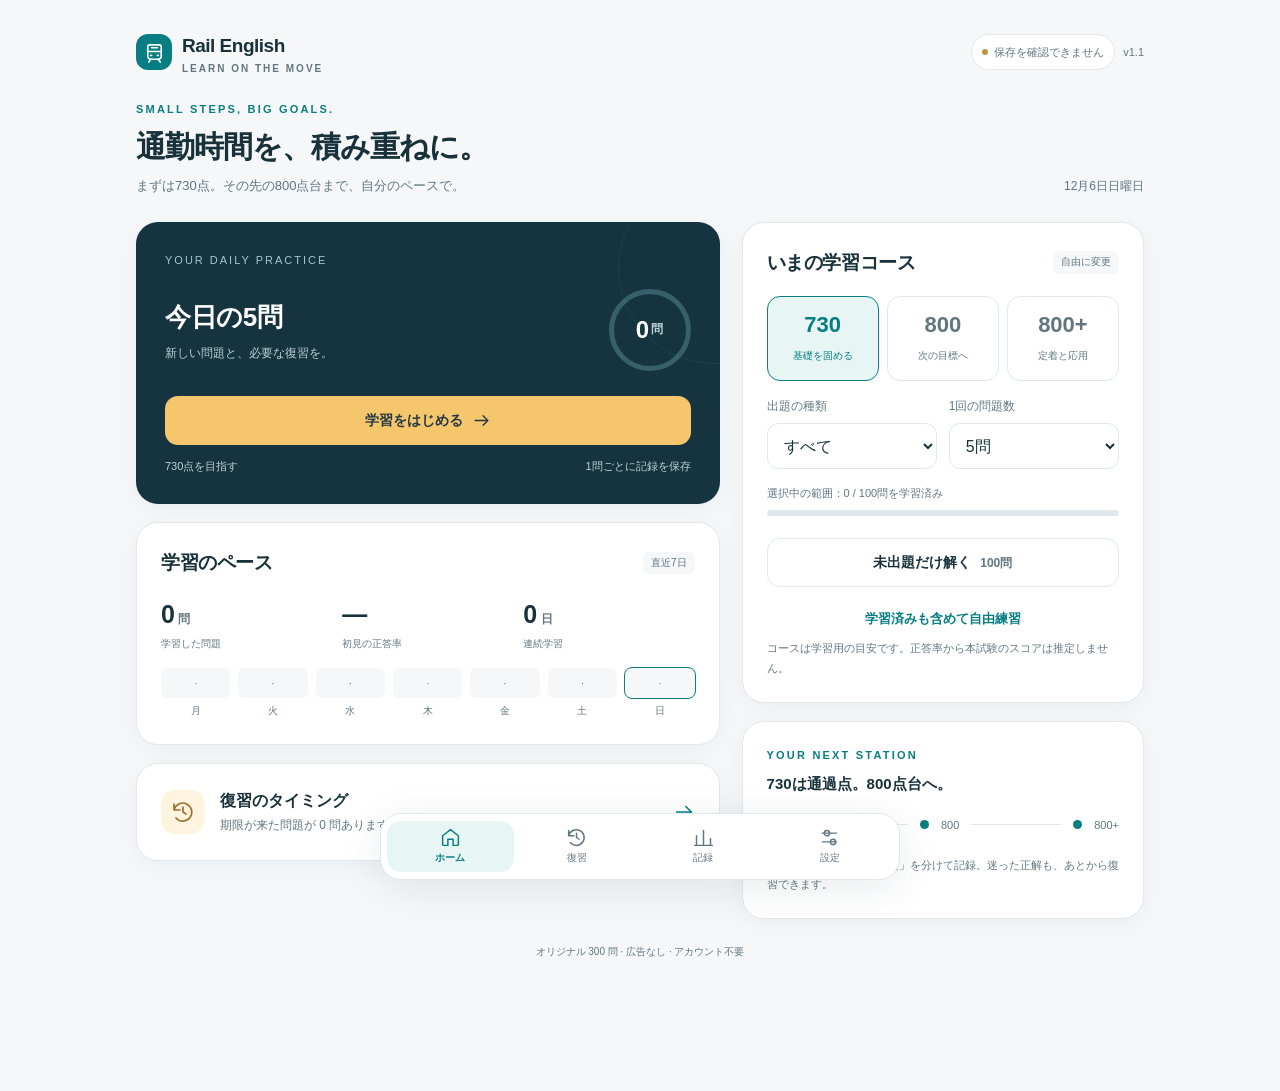
==== commit 64ca2cc6: "1.1" ====
--- a/index.html
+++ b/index.html
@@ -5,10 +5,13 @@
 @media(max-width:740px){.app{padding:0 20px 125px}.topbar{padding:22px 0 25px}.brand{font-size:17px}.brand small{font-size:8px}.brand-logo{width:33px;height:33px;border-radius:11px}.offline-pill{font-size:10px;padding:6px 9px}.version{display:none}.intro{margin-bottom:21px}.intro h1{font-size:27px}.date-tag{display:none}.layout{grid-template-columns:1fr;gap:18px}.card{padding:21px;border-radius:19px}.hero{padding:24px}.hero h2{font-size:25px}.hero-label{margin-bottom:15px}.hero .btn{margin-top:22px}.section-row{margin-bottom:15px}.round-count{width:74px;height:74px;font-size:23px}.bottom-nav{bottom:0;width:100%;border-radius:18px 18px 0 0;border-bottom:0;padding:7px 9px calc(7px + env(safe-area-inset-bottom));box-shadow:0 -4px 30px #18313b08}.question-card{padding:22px 19px}.question-text{font-size:21px}.choice{font-size:16px;padding:12px 14px;min-height:57px}.quiz-meta{margin-top:19px}.quiz-top{margin-top:-7px}.feedback{padding:21px 19px}.complete-sentence{font-size:19px}.metric-row{gap:8px}.metric-card{padding:15px 10px}.metric-card .stat-value{font-size:26px}.stat-label{font-size:10px}.intro p{font-size:12px}.passage{padding:15px;font-size:14px}.nav-item{min-height:51px}.eyebrow{font-size:10px}.quiz-wrap{padding-top:0}}
 @media(max-width:360px){.app{padding-left:14px;padding-right:14px}.brand small{display:none}.brand{font-size:15px}.offline-pill{font-size:9px}.card{padding:18px}.hero h2{font-size:23px}.question-text{font-size:20px}.confidence .row-two{grid-template-columns:1fr}.hero-foot{font-size:10px}.course-caption{font-size:9px}.bar-row{grid-template-columns:65px 1fr 46px;gap:8px}}
 @media(prefers-reduced-motion:reduce){*{scroll-behavior:auto!important;transition:none!important}}
-</style></head><body><div class="hidden storage-warning" id="storage-warning" role="alert"></div><div class="app"><header class="topbar"><a class="brand" href="#" data-action="nav" data-route="home" aria-label="Rail English ホーム"><span class="brand-logo"></span><span>Rail English<small>LEARN ON THE MOVE</small></span></a><div class="top-tools"><button class="offline-pill" id="offline-status" data-action="nav" data-route="settings" aria-label="オフラインの保存状態と設定"><span class="dot"></span>準備中</button><span class="version">v1.0</span></div></header><main id="main" tabindex="-1"></main><noscript><p>学習画面を表示するには、ブラウザーでJavaScriptを有効にしてください。</p></noscript></div><nav id="bottom-nav" class="bottom-nav" aria-label="メインメニュー"></nav><div id="toast" class="toast hidden" role="status" aria-live="polite"></div><script type="application/json" id="question-data">{"schemaVersion":1,"packId":"rail-original-1","title":"Rail English オリジナル120問","questions":[{"id":"q001","level":730,"kind":"cloze","skill":"品詞","text":"Please review the attached agenda _____ before tomorrow’s meeting.","options":["carefully","carefulness","careful","care"],"answer":0,"translation":"明日の会議の前に、添付の議題を注意深く確認してください。","explanation":"動詞 review（確認する）を修飾するので副詞 carefully。careful は形容詞、care と carefulness は名詞です。"},{"id":"q002","level":730,"kind":"cloze","skill":"日程・会議","text":"The training session has been _____ until next Friday because the instructor is unavailable.","options":["reserved","postponed","attended","approved"],"answer":1,"translation":"講師の都合がつかないため、研修は来週の金曜日まで延期されました。","explanation":"postpone は「延期する」。has been postponed で受け身の現在完了形です。approve は承認する、attend は出席する、reserve は予約する。"},{"id":"q003","level":730,"kind":"cloze","skill":"前置詞","text":"All expense reports must be submitted _____ 5 p.m. on Friday at the latest.","options":["since","during","by","for"],"answer":2,"translation":"すべての経費報告書は、遅くとも金曜日の午後5時までに提出しなければなりません。","explanation":"完了の期限「〜までに」には by。during は期間の中、since は起点、for は期間の長さを表します。"},{"id":"q004","level":730,"kind":"cloze","skill":"時制","text":"Ms. Chen _____ in the sales department since 2021 and still works there.","options":["will work","had worked","is working","has worked"],"answer":3,"translation":"チェンさんは2021年から営業部で働いており、今もそこで働いています。","explanation":"since 2021 と今も続いているという情報から現在完了形 has worked。過去から現在までの継続を示します。"},{"id":"q005","level":730,"kind":"cloze","skill":"接続詞","text":"_____ the weather was poor, the outdoor product demonstration went ahead as planned.","options":["Despite","Although","Because of","During"],"answer":1,"translation":"天候は悪かったものの、屋外での製品実演は予定どおり行われました。","explanation":"後ろに the weather was poor という主語＋動詞が続くので、逆接の接続詞 Although。Despite は名詞などを取ります。"},{"id":"q006","level":730,"kind":"cloze","skill":"品詞","text":"The new reservation system is more _____ than the previous one.","options":["reliability","reliably","rely","reliable"],"answer":3,"translation":"新しい予約システムは以前のものより信頼できます。","explanation":"is の補語としてシステムの性質を述べる形容詞 reliable を選びます。more reliable than で比較の表現です。"},{"id":"q007","level":730,"kind":"cloze","skill":"語彙","text":"Please keep your _____ as proof of payment.","options":["receipt","recipe","recipient","reception"],"answer":0,"translation":"支払いの証明として領収書を保管してください。","explanation":"receipt は領収書。recipe は調理法、reception は受付、recipient は受取人です。形の似た語を区別します。"},{"id":"q008","level":730,"kind":"cloze","skill":"主語と動詞","text":"Each of the conference rooms _____ equipped with a projector.","options":["were","are","is","have"],"answer":2,"translation":"会議室はそれぞれプロジェクターを備えています。","explanation":"主語の中心は単数の Each。「each of ＋複数名詞」でも動詞は単数に合わせ、is equipped with とします。"},{"id":"q009","level":730,"kind":"cloze","skill":"動詞の形","text":"Employees are encouraged _____ the online safety course.","options":["completion","complete","completed","to complete"],"answer":3,"translation":"従業員はオンラインの安全講習を修了するよう奨励されています。","explanation":"encourage 人 to do の受け身は、人 be encouraged to do。「〜するよう勧められる」です。"},{"id":"q010","level":730,"kind":"cloze","skill":"日程・会議","text":"Could you _____ whether you will attend the meeting by replying to this message?","options":["consume","confirm","compete","confuse"],"answer":1,"translation":"このメッセージに返信して、会議に出席するかどうかを確認していただけますか。","explanation":"confirm whether ... は「〜かどうかを確認する」。confuse は混乱させる、consume は消費する、compete は競争する。"},{"id":"q011","level":730,"kind":"cloze","skill":"関係詞","text":"The employee _____ organized the workshop will introduce the speakers.","options":["whose","who","whom","which"],"answer":1,"translation":"研修会を企画した従業員が講演者を紹介します。","explanation":"先行詞は人で、関係詞が organized の主語になるため who。whose は所有格、whom は目的格です。"},{"id":"q012","level":730,"kind":"cloze","skill":"前置詞","text":"Visitors must check in at the reception desk _____ entering the laboratory.","options":["between","before","since","until"],"answer":1,"translation":"訪問者は実験室に入る前に受付で手続きをしなければなりません。","explanation":"before entering で「入る前に」。受付を済ませてから入室するという順序を表します。"},{"id":"q013","level":730,"kind":"cloze","skill":"比較","text":"This route is _____ than the one we used yesterday.","options":["shortest","shorter","shorten","shortly"],"answer":1,"translation":"この経路は昨日使ったものより短いです。","explanation":"than があるので比較級 shorter。shortest は最上級、shortly は副詞、shorten は動詞です。"},{"id":"q014","level":730,"kind":"cloze","skill":"代名詞","text":"The company updated _____ website to make online ordering easier.","options":["it","its","itself","they"],"answer":1,"translation":"その会社はオンライン注文をしやすくするため、自社のウェブサイトを更新しました。","explanation":"名詞 website の前で所有を示す its。「its＝それの」と「it’s＝it is」を区別しましょう。"},{"id":"q015","level":730,"kind":"cloze","skill":"語彙","text":"The price includes delivery, so there is no _____ charge for shipping.","options":["additional","accurate","annual","available"],"answer":0,"translation":"価格には配送料が含まれているので、配送の追加料金はありません。","explanation":"additional charge は追加料金。available は利用できる、annual は年1回の、accurate は正確な。"},{"id":"q016","level":730,"kind":"cloze","skill":"動詞の形","text":"We look forward to _____ you at the annual conference.","options":["saw","seen","see","seeing"],"answer":3,"translation":"年次会議でお会いできることを楽しみにしています。","explanation":"look forward to の to は前置詞なので、後ろは名詞か動名詞。ここでは seeing です。"},{"id":"q017","level":730,"kind":"cloze","skill":"接続詞","text":"Please contact the help desk _____ you cannot access your account.","options":["if","despite","unless","during"],"answer":0,"translation":"アカウントにアクセスできない場合は、ヘルプデスクに連絡してください。","explanation":"条件「もし〜なら」を表す if。unless は「〜でない限り」で、ここでは意図が逆になります。"},{"id":"q018","level":730,"kind":"cloze","skill":"日程・会議","text":"The manager asked us to _____ a meeting with the new supplier.","options":["arrange","afford","apply","achieve"],"answer":0,"translation":"マネージャーは新しい仕入先との会議を手配するよう私たちに頼みました。","explanation":"arrange a meeting は「会議を手配する」。achieve は達成する、afford は余裕がある、apply は応募・適用する。"},{"id":"q019","level":730,"kind":"cloze","skill":"受け身","text":"The damaged items will _____ at no extra cost.","options":["replace","replacing","be replaced","replacement"],"answer":2,"translation":"破損した商品は追加費用なしで交換されます。","explanation":"商品は交換「される」側なので受け身。will の後は be ＋過去分詞で will be replaced。"},{"id":"q020","level":730,"kind":"cloze","skill":"品詞","text":"Your _____ is required before we can process the order.","options":["approvingly","approve","approved","approval"],"answer":3,"translation":"注文を処理するには、あなたの承認が必要です。","explanation":"所有格 Your の後で主語になる名詞 approval を選びます。approve は動詞です。"},{"id":"q021","level":730,"kind":"cloze","skill":"語彙","text":"The store offers a full _____ if an item is returned unused within 14 days.","options":["reminder","reward","refund","revenue"],"answer":2,"translation":"商品が未使用のまま14日以内に返品されれば、その店は全額返金します。","explanation":"full refund は全額返金。reward は報酬、revenue は売上高、reminder は注意を促す通知です。"},{"id":"q022","level":730,"kind":"cloze","skill":"数量","text":"Only a _____ seats remain for the afternoon workshop.","options":["every","few","little","much"],"answer":1,"translation":"午後の研修会の残席はわずかです。","explanation":"seats は数えられる複数名詞なので a few。a little は数えられない名詞の量に使います。"},{"id":"q023","level":730,"kind":"cloze","skill":"時制","text":"When the courier arrives tomorrow, the receptionist _____ the package.","options":["signed for","has signed for","will sign for","had signed for"],"answer":2,"translation":"明日配達員が来たら、受付係が荷物の受領サインをします。","explanation":"未来の出来事ですが、when の節では現在形 arrives。主節では未来を表す will sign for を使えます。"},{"id":"q024","level":730,"kind":"cloze","skill":"日程・会議","text":"Please let me know which of the proposed dates is most _____ for you.","options":["convenient","convene","convenience","conveniently"],"answer":0,"translation":"提案した日程のうち、どれが最も都合がよいか教えてください。","explanation":"is の後に性質を表す形容詞 convenient。「都合のよい」という意味で、日程調整によく合う表現です。"},{"id":"q025","level":730,"kind":"cloze","skill":"前置詞","text":"Mr. Patel is responsible _____ maintaining the customer database.","options":["at","with","to","for"],"answer":3,"translation":"パテルさんは顧客データベースの管理を担当しています。","explanation":"be responsible for ＋名詞・動名詞で「〜を担当している／〜に責任がある」です。"},{"id":"q026","level":730,"kind":"cloze","skill":"接続詞","text":"The elevator is out of service, _____ please use the stairs.","options":["or","unless","although","so"],"answer":3,"translation":"エレベーターは運転を停止しているので、階段を利用してください。","explanation":"前半が理由で後半が結果・依頼なので so。「そのため」というつながりを作ります。"},{"id":"q027","level":730,"kind":"cloze","skill":"語彙","text":"A _____ of the updated brochure is attached to this email.","options":["venue","shift","fare","copy"],"answer":3,"translation":"更新したパンフレットの写しをこのメールに添付しています。","explanation":"a copy of は「〜の写し／1部」。fare は運賃、venue は会場、shift は勤務時間帯です。"},{"id":"q028","level":730,"kind":"cloze","skill":"品詞","text":"The technician _____ identified the cause of the problem.","options":["quickly","quickness","quicker","quick"],"answer":0,"translation":"技術者は問題の原因を素早く特定しました。","explanation":"動詞 identified を修飾する副詞 quickly を選びます。形容詞 quick と名詞 quickness はこの位置に入りません。"},{"id":"q029","level":730,"kind":"cloze","skill":"動詞の形","text":"The company plans _____ a second office next year.","options":["opening","opens","to open","opened"],"answer":2,"translation":"その会社は来年、2つ目の事務所を開設する予定です。","explanation":"plan to do で「〜する予定だ」。plans の目的を表す to open を選びます。"},{"id":"q030","level":730,"kind":"cloze","skill":"日程・会議","text":"The meeting will _____ at 9 a.m. sharp, so please arrive a few minutes early.","options":["begun","began","begin","beginning"],"answer":2,"translation":"会議は午前9時ちょうどに始まるので、数分早めに到着してください。","explanation":"助動詞 will の後は動詞の原形 begin。at 9 a.m. sharp は「午前9時ちょうどに」です。"},{"id":"q031","level":800,"kind":"cloze","skill":"接続詞","text":"The client approved the design, _____ that the final version includes a larger logo.","options":["provided","whereas","despite","during"],"answer":0,"translation":"顧客は最終版により大きなロゴを入れることを条件に、そのデザインを承認しました。","explanation":"provided that ... は「〜という条件で」。ここでは承認の条件を述べています。whereas は対比です。"},{"id":"q032","level":800,"kind":"cloze","skill":"数量","text":"_____ of the two proposals meets all of our requirements, so we need a third option.","options":["Both","Every","All","Neither"],"answer":3,"translation":"2つの提案はどちらも当社の要件をすべて満たさないので、3つ目の選択肢が必要です。","explanation":"neither of the two は「2つのうちどちらも〜ない」。単数動詞 meets と結びつき、文末の事情とも一致します。"},{"id":"q033","level":800,"kind":"cloze","skill":"動詞の形","text":"The supervisor had the technician _____ the faulty sensor.","options":["replacement","replaced","replace","to replace"],"answer":2,"translation":"監督者は技術者に故障したセンサーを交換してもらいました。","explanation":"have ＋人＋動詞の原形は「人に〜してもらう／させる」。have ＋物＋過去分詞との違いに注意します。"},{"id":"q034","level":800,"kind":"cloze","skill":"前置詞","text":"_____ the increase in material costs, the company has kept its prices unchanged.","options":["Even","Whereas","Despite","Although"],"answer":2,"translation":"材料費の上昇にもかかわらず、その会社は価格を据え置いています。","explanation":"空欄の後は名詞句 the increase ... なので前置詞 Despite。Although と Whereas の後には原則として節が必要です。"},{"id":"q035","level":800,"kind":"cloze","skill":"時制","text":"By the time the auditors arrived, the finance team _____ all the requested documents.","options":["has prepared","had prepared","will prepare","prepares"],"answer":1,"translation":"監査担当者が到着するまでに、経理チームは要求されたすべての書類を準備し終えていました。","explanation":"過去の到着より前に準備が完了したため、過去完了形 had prepared を使います。"},{"id":"q036","level":800,"kind":"cloze","skill":"語彙","text":"The warranty does not _____ damage caused by improper use.","options":["consume","conduct","cover","collect"],"answer":2,"translation":"保証は不適切な使用による損傷を対象としていません。","explanation":"cover は保証・保険などが「〜を対象とする」。collect は集める、consume は消費する、conduct は実施する。"},{"id":"q037","level":800,"kind":"cloze","skill":"関係詞","text":"The consultant, _____ recommendations reduced our costs, will return next month.","options":["which","whose","whom","who"],"answer":1,"translation":"その助言によって当社の費用が削減されたコンサルタントが、来月再び来訪します。","explanation":"recommendations の所有者を示す whose。「その人の助言」という関係です。"},{"id":"q038","level":800,"kind":"cloze","skill":"動詞の形","text":"The revised schedule allows enough time for the equipment _____ before the event.","options":["was testing","has tested","testing","to be tested"],"answer":3,"translation":"改訂された日程には、イベントの前に機材を試験するための十分な時間があります。","explanation":"for ＋対象＋to do の形。equipment は試験される側なので受け身の不定詞 to be tested を使います。"},{"id":"q039","level":800,"kind":"cloze","skill":"日程・会議","text":"Please _____ the updated schedule to everyone who will attend the workshop.","options":["commute","compete","compare","circulate"],"answer":3,"translation":"研修会に出席する全員に、更新した日程を回覧してください。","explanation":"circulate は資料などを「回覧する／配布する」。commute は通勤する、compare は比較する、compete は競争する。"},{"id":"q040","level":800,"kind":"cloze","skill":"比較","text":"The revised manual explains the installation process _____ more clearly than the original.","options":["far","quite","very","many"],"answer":0,"translation":"改訂版のマニュアルは、初版よりもはるかに明確に設置手順を説明しています。","explanation":"比較級 more clearly を強めるのは far。very は通常、この形の比較級を直接修飾しません。"},{"id":"q041","level":800,"kind":"cloze","skill":"接続詞","text":"Applicants must provide two references _____ they have previous experience with our company.","options":["as soon as","so that","even if","now that"],"answer":2,"translation":"以前に当社で働いた経験があっても、応募者は照会先を2件提出しなければなりません。","explanation":"even if は「たとえ〜でも」。経験の有無にかかわらず必要という条件を示します。"},{"id":"q042","level":800,"kind":"cloze","skill":"語彙","text":"After reviewing the figures, we decided to _____ our sales forecast downward.","options":["resolve","revise","retain","recruit"],"answer":1,"translation":"数値を確認した後、私たちは売上予測を下方修正することにしました。","explanation":"revise a forecast は予測を修正する。retain は保持する、resolve は解決する、recruit は採用する。"},{"id":"q043","level":800,"kind":"cloze","skill":"品詞","text":"The proposed changes would _____ improve access for customers with limited mobility.","options":["signify","significantly","significance","significant"],"answer":1,"translation":"提案された変更は、移動に制約のある顧客の利用しやすさを大幅に改善するでしょう。","explanation":"動詞 improve を修飾する副詞 significantly。「大幅に／著しく」という意味です。"},{"id":"q044","level":800,"kind":"cloze","skill":"動詞の形","text":"The manager recommended that the report _____ before it was sent to the client.","options":["be revised","revises","is revising","to revise"],"answer":0,"translation":"マネージャーは、顧客に送る前に報告書を修正するよう勧めました。","explanation":"提案を表す recommend that の節では動詞の原形を使う形があります。report は修正される側なので be revised。"},{"id":"q045","level":800,"kind":"cloze","skill":"前置詞","text":"All contractors must comply _____ the building’s safety regulations.","options":["at","with","for","from"],"answer":1,"translation":"すべての請負業者は、その建物の安全規則に従わなければなりません。","explanation":"comply with は「規則などに従う」。前置詞も含めたまとまりで覚えます。"},{"id":"q046","level":800,"kind":"cloze","skill":"時制","text":"This time next week, our team _____ the new system at the trade fair.","options":["will be demonstrating","demonstrates","has demonstrated","had demonstrated"],"answer":0,"translation":"来週の今ごろ、私たちのチームは展示会で新システムを実演しているでしょう。","explanation":"未来のある時点で進行中の動作なので未来進行形 will be demonstrating が適切です。"},{"id":"q047","level":800,"kind":"cloze","skill":"語彙","text":"The hotel can _____ up to 300 guests in its main dining room.","options":["accomplish","accumulate","accompany","accommodate"],"answer":3,"translation":"そのホテルのメインダイニングは最大300人の客を収容できます。","explanation":"accommodate は「収容する」。accumulate は蓄積する、accomplish は達成する、accompany は同行する。"},{"id":"q048","level":800,"kind":"cloze","skill":"接続詞","text":"The shipment will be delayed _____ the missing customs documents are received.","options":["in spite of","during","until","because of"],"answer":2,"translation":"不足している通関書類を受領するまで、出荷は遅れます。","explanation":"until ＋節で「〜するまで」。後ろには主語と動詞があるため、名詞を取る during などは使えません。"},{"id":"q049","level":800,"kind":"cloze","skill":"代名詞","text":"The two designs are similar, but the newer _____ uses less material.","options":["other","ones","one","another"],"answer":2,"translation":"2つのデザインは似ていますが、新しい方は材料をあまり使いません。","explanation":"単数の design を繰り返さずに示す one。the newer one で「より新しい方」です。"},{"id":"q050","level":800,"kind":"cloze","skill":"語彙","text":"The contract is _____ for one year from the date of signing.","options":["versatile","valid","vacant","visible"],"answer":1,"translation":"その契約は署名日から1年間有効です。","explanation":"valid は契約などが有効な。vacant は空いている、versatile は多用途の、visible は見える。"},{"id":"q051","level":800,"kind":"cloze","skill":"動詞の形","text":"_____ the revised figures, the analyst updated her presentation.","options":["Has reviewed","Have reviewed","To reviewing","Having reviewed"],"answer":3,"translation":"修正された数値を確認してから、分析担当者はプレゼンテーションを更新しました。","explanation":"Having ＋過去分詞の分詞構文は、主節の動作より前に完了した動作を示せます。数値を確認した後で更新しました。"},{"id":"q052","level":800,"kind":"cloze","skill":"関係詞","text":"The office _____ the interviews will take place is on the third floor.","options":["who","where","which","what"],"answer":1,"translation":"面接が行われる事務所は3階にあります。","explanation":"後ろの the interviews will take place は場所を補えばよい節。where は in which に相当します。"},{"id":"q053","level":800,"kind":"cloze","skill":"日程・会議","text":"We need to _____ the schedule change with the catering team before notifying participants.","options":["coordinate","conclude","compensate","calculate"],"answer":0,"translation":"参加者に知らせる前に、ケータリング担当チームと日程変更を調整する必要があります。","explanation":"coordinate ... with ... は「〜を…と調整する」。calculate は計算する、conclude は結論づける、compensate は補償する。"},{"id":"q054","level":800,"kind":"cloze","skill":"数量","text":"There is _____ information in the brochure to help you choose the appropriate course.","options":["enough","a few","many","several"],"answer":0,"translation":"パンフレットには適切なコースを選ぶのに十分な情報があります。","explanation":"information は数えられない名詞。enough information は可能ですが、many、a few、several は可算名詞の複数形に使います。"},{"id":"q055","level":800,"kind":"cloze","skill":"語彙","text":"The director asked for a _____ summary rather than a detailed explanation.","options":["complex","confidential","concise","costly"],"answer":2,"translation":"責任者は詳しい説明ではなく、簡潔な要約を求めました。","explanation":"rather than a detailed explanation という対比から concise（簡潔な）。confidential は機密のという別の性質です。"},{"id":"q056","level":800,"kind":"cloze","skill":"主語と動詞","text":"The list of approved suppliers _____ updated every quarter.","options":["is","have","are","were"],"answer":0,"translation":"承認された仕入先の一覧は四半期ごとに更新されます。","explanation":"主語の中心は単数の list。近くの複数名詞 suppliers ではなく list に合わせて is updated とします。"},{"id":"q057","level":800,"kind":"cloze","skill":"受け身","text":"Customers are advised _____ their passwords regularly.","options":["change","changed","to change","changing"],"answer":2,"translation":"顧客はパスワードを定期的に変更するよう勧められています。","explanation":"advise 人 to do の受け身は be advised to do。助言される人が主語です。"},{"id":"q058","level":800,"kind":"cloze","skill":"接続詞","text":"The team added a second registration desk _____ attendees would not have to wait as long.","options":["even though","so that","in case of","rather than"],"answer":1,"translation":"参加者の待ち時間が短くなるよう、チームは受付窓口をもう1つ設けました。","explanation":"so that ＋節で「〜するために」という目的を表します。even though は逆接です。"},{"id":"q059","level":800,"kind":"cloze","skill":"語彙","text":"The manufacturer has _____ production to meet the unexpected rise in demand.","options":["interrupted","inspected","increased","inherited"],"answer":2,"translation":"メーカーは予想外の需要増に対応するため、生産を増やしました。","explanation":"需要増に対応するので increased production。interrupt は中断する、inspect は検査する、inherit は受け継ぐ。"},{"id":"q060","level":800,"kind":"cloze","skill":"比較","text":"Of the three locations under consideration, this one is the _____ accessible by public transport.","options":["much","more","many","most"],"answer":3,"translation":"検討中の3つの場所のうち、ここが公共交通機関で最も行きやすい場所です。","explanation":"3つの中で最もという最上級なので the most accessible。more は比較級です。"},{"id":"q061","level":850,"kind":"cloze","skill":"倒置","text":"Only after the inspection _____ permission to reopen the facility.","options":["the manager received","received the manager","the manager had received","did the manager receive"],"answer":3,"translation":"検査が終わって初めて、マネージャーは施設を再開する許可を受けました。","explanation":"Only after ... が文頭に来ると、主節で倒置が起きます。過去の一般動詞なので did ＋主語＋原形 receive。"},{"id":"q062","level":850,"kind":"cloze","skill":"語彙","text":"The preliminary agreement is not legally _____ until both parties sign the final contract.","options":["binding","binds","bound","bind"],"answer":0,"translation":"予備的な合意は、両当事者が最終契約に署名するまでは法的拘束力を持ちません。","explanation":"legally binding は「法的拘束力のある」。binding が agreement の性質を表す形容詞として働きます。"},{"id":"q063","level":850,"kind":"cloze","skill":"接続詞","text":"The project can proceed _____ the final budget is approved by the board.","options":["regardless of","provided that","in addition to","as opposed to"],"answer":1,"translation":"最終予算が取締役会に承認されることを条件に、その計画は進められます。","explanation":"後ろは節なので provided that（〜という条件で）。他の選択肢はいずれも、この形で主語＋動詞の節を直接取れません。"},{"id":"q064","level":850,"kind":"cloze","skill":"語彙","text":"The two departments must work together to _____ the transition to the new software.","options":["facilitate","forfeit","fluctuate","forecast"],"answer":0,"translation":"新ソフトウェアへの移行を円滑に進めるため、2つの部署は協力しなければなりません。","explanation":"facilitate は「容易にする／円滑にする」。fluctuate は変動する、forfeit は失う、forecast は予測する。"},{"id":"q065","level":850,"kind":"cloze","skill":"時制","text":"By the end of next month, the engineers _____ the bridge repairs.","options":["had completed","have completed","were completing","will have completed"],"answer":3,"translation":"来月末までに、技術者たちは橋の補修を終えているでしょう。","explanation":"未来の期限までの完了を示す未来完了形 will have completed。by the end of next month が手がかりです。"},{"id":"q066","level":850,"kind":"cloze","skill":"動詞の形","text":"The proposal is worth _____ despite the initial cost.","options":["considered","considering","consider","to consider"],"answer":1,"translation":"初期費用はかかるものの、その提案には検討する価値があります。","explanation":"be worth doing で「〜する価値がある」。to 不定詞ではなく動名詞 considering を使います。"},{"id":"q067","level":850,"kind":"cloze","skill":"語彙","text":"The figures in the two reports do not match; please investigate the _____.","options":["discrepancy","consistency","compliance","consensus"],"answer":0,"translation":"2つの報告書の数値が一致しません。その食い違いを調べてください。","explanation":"discrepancy は「不一致／食い違い」。consistency は一貫性、compliance は順守、consensus は合意です。"},{"id":"q068","level":850,"kind":"cloze","skill":"倒置","text":"Had we received the notice earlier, we _____ alternative arrangements.","options":["would making","had made","will make","would have made"],"answer":3,"translation":"もっと早く通知を受けていれば、代わりの手配をしていたでしょう。","explanation":"Had we received ... は If we had received ... の if を省略した倒置。過去の反実仮想なので would have made。"},{"id":"q069","level":850,"kind":"cloze","skill":"前置詞","text":"Payment is due within 30 days _____ receipt of the invoice.","options":["toward","between","of","along"],"answer":2,"translation":"支払い期限は請求書の受領から30日以内です。","explanation":"within 30 days of ... は「〜から30日以内」。基準となる出来事を of の後に置きます。"},{"id":"q070","level":850,"kind":"cloze","skill":"語彙","text":"The expansion plan remains _____ on securing additional funding.","options":["contingent","consecutive","competent","comparable"],"answer":0,"translation":"拡張計画の実施は、依然として追加資金の確保を条件としています。","explanation":"be contingent on は「〜次第である／〜を条件とする」。competent は有能な、consecutive は連続した、comparable は比較可能な。"},{"id":"q071","level":850,"kind":"cloze","skill":"関係詞","text":"The committee received six applications, two of _____ were submitted after the deadline.","options":["what","them","whose","which"],"answer":3,"translation":"委員会は6件の応募を受け取り、そのうち2件は締め切り後に提出されました。","explanation":"カンマの後を関係詞でつなぐ two of which。「そのうち2件」を表します。two of them だけでは文をこの形で接続できません。"},{"id":"q072","level":850,"kind":"cloze","skill":"動詞の形","text":"With all the necessary permits _____, construction can begin next week.","options":["obtain","obtaining","obtained","to obtaining"],"answer":2,"translation":"必要な許可がすべて取得されたので、来週建設を開始できます。","explanation":"with ＋名詞＋補語の形。permits は取得される側なので過去分詞 obtained を使います。"},{"id":"q073","level":850,"kind":"cloze","skill":"語彙","text":"The new procedure will _____ the need for staff to enter the same data twice.","options":["encounter","estimate","elaborate","eliminate"],"answer":3,"translation":"新しい手順によって、職員が同じデータを2度入力する必要がなくなります。","explanation":"eliminate the need for ... は「〜の必要をなくす」。elaborate は詳しく説明する、estimate は見積もる、encounter は遭遇する。"},{"id":"q074","level":850,"kind":"cloze","skill":"接続詞","text":"_____ demand continue to rise, the company will open a second production line.","options":["Unless","Whether","Despite","Should"],"answer":3,"translation":"需要が引き続き増加する場合、その会社は2本目の生産ラインを稼働させます。","explanation":"Should ＋主語＋動詞の原形は、if を使わずに「もし〜なら」を表す条件の倒置です。"},{"id":"q075","level":850,"kind":"cloze","skill":"比較","text":"The more clearly the requirements are defined, the _____ misunderstandings there will be.","options":["fewer","fewest","less","least"],"answer":0,"translation":"要件を明確に定めれば定めるほど、誤解は少なくなります。","explanation":"the ＋比較級 ..., the ＋比較級 ... の構文。misunderstandings は複数の可算名詞なので fewer。"},{"id":"q076","level":850,"kind":"cloze","skill":"語彙","text":"Because of the venue’s limited capacity, attendance is _____ to registered delegates.","options":["recruited","restored","restricted","referred"],"answer":2,"translation":"会場の収容人数が限られているため、参加は登録済みの代表者に制限されています。","explanation":"be restricted to は「〜に限定される」。restore は復旧する、refer は言及する、recruit は募集する。"},{"id":"q077","level":850,"kind":"cloze","skill":"品詞","text":"The replacement parts are _____ available from authorized dealers.","options":["readied","readily","ready","readiness"],"answer":1,"translation":"交換部品は正規販売店で容易に入手できます。","explanation":"readily available は「容易に入手できる」。副詞 readily が形容詞 available を修飾します。"},{"id":"q078","level":850,"kind":"cloze","skill":"動詞の形","text":"The supplier denied _____ the specifications without prior approval.","options":["changes","change","changing","to change"],"answer":2,"translation":"仕入先は、事前承認なしに仕様を変更したことを否定しました。","explanation":"deny は目的語に動名詞を取る動詞です。deny doing で「〜したことを否定する」。"},{"id":"q079","level":850,"kind":"cloze","skill":"語彙","text":"The director’s main _____ is that the proposed timetable leaves no room for testing.","options":["contribution","consent","consequence","concern"],"answer":3,"translation":"責任者の主な懸念は、提案された日程には試験の余地がないことです。","explanation":"concern は懸念。consent は同意、consequence は結果、contribution は貢献です。that 節が懸念の内容を説明します。"},{"id":"q080","level":850,"kind":"cloze","skill":"接続詞","text":"No matter _____ carefully the budget is prepared, unexpected expenses may arise.","options":["which","what","how","whose"],"answer":2,"translation":"予算をどれほど入念に作成しても、予想外の支出が生じる可能性があります。","explanation":"no matter how ＋形容詞・副詞で「どれほど〜でも」。ここでは副詞 carefully の程度を表します。"},{"id":"q081","level":850,"kind":"cloze","skill":"語彙","text":"The revised policy will _____ all previous versions when it takes effect on October 1.","options":["subscribe","supervise","supersede","subsidize"],"answer":2,"translation":"改訂された方針は10月1日に発効すると、以前のすべての版に取って代わります。","explanation":"supersede は「取って代わる」。subscribe は購読する、subsidize は補助金を出す、supervise は監督する。"},{"id":"q082","level":850,"kind":"cloze","skill":"動詞の形","text":"We would appreciate _____ informed of any changes to the delivery date.","options":["keeping us","to keep","keep","being kept"],"answer":3,"translation":"納品日の変更があれば、お知らせいただけると幸いです。","explanation":"appreciate は動名詞を取ります。私たちは情報を知らされる側なので being kept informed（知らされていること）。"},{"id":"q083","level":850,"kind":"cloze","skill":"語彙","text":"The trial results were _____, so further testing is needed before a decision can be made.","options":["inflexible","inconclusive","inevitable","inexpensive"],"answer":1,"translation":"試験結果では結論が出なかったため、決定する前に追加の試験が必要です。","explanation":"inconclusive は結論を導けない。inevitable は避けられない、inflexible は柔軟性がない、inexpensive は安価な。"},{"id":"q084","level":850,"kind":"cloze","skill":"関係詞","text":"_____ is selected for the role will receive training before starting work.","options":["Whose","Whoever","Whomever","Whom"],"answer":1,"translation":"その職務に誰が選ばれても、勤務開始前に研修を受けます。","explanation":"Whoever が is selected の主語になり、節全体が will receive の主語になります。Whomever は目的格です。"},{"id":"q085","level":850,"kind":"cloze","skill":"語彙","text":"The company agreed to _____ employees for travel expenses incurred during the project.","options":["reimburse","relocate","resume","remind"],"answer":0,"translation":"その会社は、プロジェクト中に発生した旅費を従業員に払い戻すことに同意しました。","explanation":"reimburse 人 for 費用 で「人に費用を払い戻す」。remind は思い出させる、resume は再開する、relocate は移転させる。"},{"id":"q086","level":850,"kind":"cloze","skill":"動詞の形","text":"The equipment must be inspected before _____ put back into service.","options":["being","been","be","is"],"answer":0,"translation":"その機器は再び使用する前に点検しなければなりません。","explanation":"before の後で受け身を作る動名詞 being put。before it is put ... の it を省いて is だけにはできません。"},{"id":"q087","level":850,"kind":"cloze","skill":"語彙","text":"Demand is expected to _____ during the winter, then recover in spring.","options":["decline","delegate","depict","derive"],"answer":0,"translation":"需要は冬の間に減少し、春に回復すると予想されています。","explanation":"recover と対になる decline（減少する）。delegate は委任する、derive は由来する、depict は描写する。"},{"id":"q088","level":850,"kind":"cloze","skill":"数量","text":"_____ information has been provided about the proposed merger, leaving investors uncertain.","options":["Little","Few","Many","Several"],"answer":0,"translation":"提案された合併についてはほとんど情報が提供されておらず、投資家は見通しを持てずにいます。","explanation":"information は不可算名詞なので Little。「ほとんど〜ない」という否定的な意味が leaving investors uncertain と一致します。"},{"id":"q089","level":850,"kind":"cloze","skill":"語彙","text":"The firm is seeking a _____ solution that can be maintained without exceeding its budget.","options":["successive","sustainable","superficial","susceptible"],"answer":1,"translation":"その会社は、予算を超えずに維持できる持続可能な解決策を求めています。","explanation":"sustainable は持続可能な。susceptible は影響を受けやすい、successive は連続する、superficial は表面的な。"},{"id":"q090","level":850,"kind":"cloze","skill":"接続詞","text":"The offer applies to all items in stock, _____ those already marked down.","options":["except","unless","although","whereas"],"answer":0,"translation":"その特典は、すでに値下げされたものを除く、在庫のあるすべての商品に適用されます。","explanation":"except ＋名詞句で「〜を除いて」。those already marked down は「すでに値下げされた商品」です。"},{"id":"q091","level":730,"kind":"reading","skill":"読解","title":"日程変更のメール","passage":"To: Sales Team\nSubject: Thursday’s meeting\n\nThursday’s sales meeting has been moved from Room 2 to Room 5 because a projector is being repaired in Room 2. The starting time remains 10:00 a.m. Please bring a printed copy of your monthly results.","text":"What has changed about the meeting?","options":["Its topic","Its date","Its location","Its starting time"],"answer":2,"translation":"質問：会議について何が変更されましたか。\n正解：場所。","explanation":"Room 2 から Room 5 への変更です。開始時刻は remains（変わらない）と明記されています。","proof":"has been moved from Room 2 to Room 5"},{"id":"q092","level":730,"kind":"reading","skill":"読解","title":"日程変更のメール","passage":"To: Sales Team\nSubject: Thursday’s meeting\n\nThursday’s sales meeting has been moved from Room 2 to Room 5 because a projector is being repaired in Room 2. The starting time remains 10:00 a.m. Please bring a printed copy of your monthly results.","text":"What should team members bring?","options":["A list of customers","A room reservation form","A new projector","A paper copy of their results"],"answer":3,"translation":"質問：チームのメンバーは何を持参する必要がありますか。\n正解：業績の紙の写し。","explanation":"printed copy が paper copy に言い換えられています。","proof":"Please bring a printed copy of your monthly results."},{"id":"q093","level":730,"kind":"reading","skill":"読解","title":"配達のお知らせ","passage":"Delivery update\n\nYour desk was scheduled to arrive on Tuesday. Due to a vehicle problem, it will now arrive on Wednesday between 1:00 and 3:00 p.m. If this time is inconvenient, call us by 6:00 p.m. today to arrange another delivery time. There is no additional charge.","text":"When will the desk now arrive?","options":["On Wednesday morning","On Tuesday afternoon","On Wednesday afternoon","On Tuesday morning"],"answer":2,"translation":"質問：机は変更後、いつ到着しますか。\n正解：水曜日の午後。","explanation":"変更前の Tuesday ではなく、it will now arrive の後の Wednesday と午後1〜3時を確認します。","proof":"it will now arrive on Wednesday between 1:00 and 3:00 p.m."},{"id":"q094","level":730,"kind":"reading","skill":"読解","title":"配達のお知らせ","passage":"Delivery update\n\nYour desk was scheduled to arrive on Tuesday. Due to a vehicle problem, it will now arrive on Wednesday between 1:00 and 3:00 p.m. If this time is inconvenient, call us by 6:00 p.m. today to arrange another delivery time. There is no additional charge.","text":"Why would a customer call the company?","options":["To pay an extra fee","To order a replacement desk","To request a different delivery time","To report a missing instruction sheet"],"answer":2,"translation":"質問：顧客は何のために会社へ電話しますか。\n正解：別の配達時間を依頼するため。","explanation":"都合が悪い場合に別の時間を調整するための電話です。追加料金は不要です。","proof":"call us by 6:00 p.m. today to arrange another delivery time"},{"id":"q095","level":730,"kind":"reading","skill":"読解","title":"研修会の案内","passage":"New employee workshop\n\nThe customer service workshop will take place on June 12 from 2:00 to 4:00 p.m. in the training center. All new employees must attend. Experienced employees may join if space is available. Register through the staff website by June 5.","text":"Who is required to attend?","options":["Customers with complaints","All new employees","All experienced employees","Only department managers"],"answer":1,"translation":"質問：出席が義務づけられているのは誰ですか。\n正解：新入社員全員。","explanation":"must attend は出席義務、may join は参加可能という意味です。対象を混同しないようにします。","proof":"All new employees must attend."},{"id":"q096","level":730,"kind":"reading","skill":"読解","title":"研修会の案内","passage":"New employee workshop\n\nThe customer service workshop will take place on June 12 from 2:00 to 4:00 p.m. in the training center. All new employees must attend. Experienced employees may join if space is available. Register through the staff website by June 5.","text":"How should employees register?","options":["By calling the training center","By replying to a printed notice","By visiting customer service","Through the staff website"],"answer":3,"translation":"質問：従業員はどのように登録しますか。\n正解：職員向けウェブサイトから。","explanation":"Register through ... の後に登録方法が示されています。","proof":"Register through the staff website by June 5."},{"id":"q097","level":730,"kind":"reading","skill":"読解","title":"店舗営業時間の案内","passage":"Harbor Office Supplies\n\nStarting April 1, our store will open at 8:00 a.m. on weekdays, one hour earlier than before. Saturday hours will remain 10:00 a.m. to 6:00 p.m. We are closed on Sundays. Online orders can be placed at any time.","text":"What time did the store previously open on weekdays?","options":["At 9:00 a.m.","At 7:00 a.m.","At 8:00 a.m.","At 10:00 a.m."],"answer":0,"translation":"質問：以前の平日の開店時刻は何時でしたか。\n正解：午前9時。","explanation":"新しい開店時刻は8時で、以前より1時間早いので、以前は9時です。","proof":"8:00 a.m. on weekdays, one hour earlier than before"},{"id":"q098","level":730,"kind":"reading","skill":"読解","title":"店舗営業時間の案内","passage":"Harbor Office Supplies\n\nStarting April 1, our store will open at 8:00 a.m. on weekdays, one hour earlier than before. Saturday hours will remain 10:00 a.m. to 6:00 p.m. We are closed on Sundays. Online orders can be placed at any time.","text":"What is available on Sundays?","options":["Shopping inside the store","Attending a sales event","Placing an order online","Collecting an order at the store"],"answer":2,"translation":"質問：日曜日に利用できるのは何ですか。\n正解：オンラインで注文すること。","explanation":"店舗は日曜休業ですが、オンライン注文は at any time（いつでも）可能です。","proof":"Online orders can be placed at any time."},{"id":"q099","level":730,"kind":"reading","skill":"読解","title":"備品貸出のメモ","passage":"To all staff\n\nPortable projectors can be borrowed from the IT desk for up to three days. Please reserve one at least two working days before you need it. Return all cables with the projector. Staff who need equipment for longer should contact the IT manager before making a reservation.","text":"How far in advance should a projector be reserved?","options":["At least two working days","On the day it is needed","At least three calendar days","One week"],"answer":0,"translation":"質問：プロジェクターは少なくともどれだけ前に予約すべきですか。\n正解：2営業日前。","explanation":"貸出期間の3日と、予約期限の2営業日前を区別します。","proof":"at least two working days before you need it"},{"id":"q100","level":730,"kind":"reading","skill":"読解","title":"備品貸出のメモ","passage":"To all staff\n\nPortable projectors can be borrowed from the IT desk for up to three days. Please reserve one at least two working days before you need it. Return all cables with the projector. Staff who need equipment for longer should contact the IT manager before making a reservation.","text":"What should staff do to borrow equipment for more than three days?","options":["Contact the IT manager first","Return the cables separately","Make two online reservations","Ask a colleague to collect it"],"answer":0,"translation":"質問：3日を超えて機材を借りるには何をすべきですか。\n正解：最初にITマネージャーへ連絡する。","explanation":"長期利用は予約前に相談が必要です。","proof":"contact the IT manager before making a reservation"},{"id":"q101","level":800,"kind":"reading","skill":"読解","title":"ホテルからの返信","passage":"Dear Ms. Rivera,\n\nWe can accommodate your group of 18 in our private dining room on August 22. The room is available from 6:30 p.m., but your requested 6:00 p.m. start is not possible because of an earlier event. The meal price includes coffee and tea; other soft drinks are charged separately. Please confirm the revised time by Friday to secure the room.\n\nBest regards,\nHarbor Hotel","text":"What does the hotel ask Ms. Rivera to confirm?","options":["Whether the event can move to another date","Whether the group has fewer than 18 people","Whether coffee should be removed from the menu","Whether a later starting time is acceptable"],"answer":3,"translation":"質問：ホテルはリベラさんに何の確認を求めていますか。\n正解：開始時刻を遅らせてもよいか。","explanation":"希望の6時ではなく6時半からなら可能です。revised time はこの変更を指します。","proof":"Please confirm the revised time by Friday to secure the room."},{"id":"q102","level":800,"kind":"reading","skill":"読解","title":"ホテルからの返信","passage":"Dear Ms. Rivera,\n\nWe can accommodate your group of 18 in our private dining room on August 22. The room is available from 6:30 p.m., but your requested 6:00 p.m. start is not possible because of an earlier event. The meal price includes coffee and tea; other soft drinks are charged separately. Please confirm the revised time by Friday to secure the room.\n\nBest regards,\nHarbor Hotel","text":"Which statement is supported by the email?","options":["All beverages are included in the meal price","The dining room holds no more than 18 people","The room is available throughout the evening","Some nonalcoholic drinks cost extra"],"answer":3,"translation":"質問：メールに合致するのはどれですか。\n正解：一部のノンアルコール飲料は追加料金がかかる。","explanation":"コーヒーと紅茶は料金に含まれますが、other soft drinks は別料金です。18人を収容できることから最大定員までは断定できません。","proof":"other soft drinks are charged separately"},{"id":"q103","level":800,"kind":"reading","skill":"読解","title":"在庫変更と注文","passage":"Subject: Order 481\n\nThe blue notebooks you ordered are temporarily unavailable. We can ship the same model in gray immediately, or send the blue ones when they arrive in approximately two weeks. Both colors are the same price. Unless we hear from you by noon tomorrow, we will keep your order unchanged and wait for the blue notebooks.","text":"What will happen if the customer does not reply?","options":["Gray notebooks will be shipped immediately","The company will wait to ship the blue notebooks","The customer will receive both colors","The order will be canceled"],"answer":1,"translation":"質問：顧客が返信しない場合、どうなりますか。\n正解：会社は青いノートの発送を待つ。","explanation":"Unless we hear from you（連絡がない限り）に続く既定の対応を読み取ります。","proof":"we will keep your order unchanged and wait for the blue notebooks"},{"id":"q104","level":800,"kind":"reading","skill":"読解","title":"在庫変更と注文","passage":"Subject: Order 481\n\nThe blue notebooks you ordered are temporarily unavailable. We can ship the same model in gray immediately, or send the blue ones when they arrive in approximately two weeks. Both colors are the same price. Unless we hear from you by noon tomorrow, we will keep your order unchanged and wait for the blue notebooks.","text":"What is an advantage of choosing gray notebooks?","options":["They include free accessories","They are a larger model","They have a lower price","They can be dispatched sooner"],"answer":3,"translation":"質問：灰色のノートを選ぶ利点は何ですか。\n正解：より早く発送できる。","explanation":"ship immediately が dispatched sooner に言い換えられています。価格は同じです。","proof":"We can ship the same model in gray immediately"},{"id":"q105","level":800,"kind":"reading","skill":"読解","title":"展示会のチャット","passage":"Mina, 9:10: The sample boxes arrived, but the printed brochures are still missing.\nAlex, 9:12: The courier expects to deliver them at 11. Our booth opens at 10.\nMina, 9:14: Then let’s display the QR code for the digital brochure until they get here.\nAlex, 9:15: Good idea. I’ll print a large sign now.","text":"What problem are Mina and Alex addressing?","options":["Visitors will arrive before the printed brochures do","The booth has been assigned the wrong location","The digital brochure cannot be opened","The sample boxes contain the wrong products"],"answer":0,"translation":"質問：ミナとアレックスは何の問題に対応していますか。\n正解：印刷パンフレットが届く前に来場者が来ること。","explanation":"ブースの開始は10時、パンフレットの到着予定は11時。この時間差が問題です。","proof":"The courier expects to deliver them at 11. Our booth opens at 10."},{"id":"q106","level":800,"kind":"reading","skill":"読解","title":"展示会のチャット","passage":"Mina, 9:10: The sample boxes arrived, but the printed brochures are still missing.\nAlex, 9:12: The courier expects to deliver them at 11. Our booth opens at 10.\nMina, 9:14: Then let’s display the QR code for the digital brochure until they get here.\nAlex, 9:15: Good idea. I’ll print a large sign now.","text":"What will Alex most likely put on the sign?","options":["A list of courier charges","A notice canceling the event","A new delivery address","A QR code for a brochure"],"answer":3,"translation":"質問：アレックスは案内表示におそらく何を載せますか。\n正解：パンフレット用のQRコード。","explanation":"QRコードを掲示する提案に Good idea と応じ、sign を印刷すると言っています。","proof":"let’s display the QR code for the digital brochure"},{"id":"q107","level":800,"kind":"reading","skill":"読解","title":"社内制度の更新","passage":"Remote work update\n\nFrom September, employees may work remotely up to two days per week after receiving their supervisor’s approval. The policy does not apply during the first three months of employment. Teams must still arrange at least one day each week when all members work in the office. Existing equipment allowances will not change.","text":"Who cannot yet use the new policy?","options":["An employee who joined one month ago","An employee who already owns a laptop","A supervisor with five years of service","An employee who works in a large team"],"answer":0,"translation":"質問：まだ新制度を利用できないのは誰ですか。\n正解：1か月前に入社した従業員。","explanation":"入社後3か月間は対象外なので、入社1か月の人は利用できません。","proof":"The policy does not apply during the first three months of employment."},{"id":"q108","level":800,"kind":"reading","skill":"読解","title":"社内制度の更新","passage":"Remote work update\n\nFrom September, employees may work remotely up to two days per week after receiving their supervisor’s approval. The policy does not apply during the first three months of employment. Teams must still arrange at least one day each week when all members work in the office. Existing equipment allowances will not change.","text":"What must each team do?","options":["Work remotely on the same two days","Increase its equipment allowance","Request permission from every department","Choose a weekly day for everyone to attend the office"],"answer":3,"translation":"質問：各チームは何をしなければなりませんか。\n正解：全員が出社する曜日を毎週設ける。","explanation":"週に少なくとも1日は全員が出社するよう調整するという要件です。","proof":"at least one day each week when all members work in the office"},{"id":"q109","level":800,"kind":"reading","skill":"読解","title":"修理サービスの案内","passage":"Dear Mr. Owens,\n\nWe have inspected your printer. The damaged roller is covered by your service plan, so there is no repair charge. However, the replacement part must be ordered and will arrive on Monday. Repair should be completed the following day. A loan printer is available at no cost if you collect it from our service center.","text":"When is the repair expected to be finished?","options":["On Wednesday","On Monday","On Tuesday","On Sunday"],"answer":2,"translation":"質問：修理はいつ完了する見込みですか。\n正解：火曜日。","explanation":"部品到着が月曜日、その翌日に完了するので火曜日です。","proof":"will arrive on Monday. Repair should be completed the following day."},{"id":"q110","level":800,"kind":"reading","skill":"読解","title":"修理サービスの案内","passage":"Dear Mr. Owens,\n\nWe have inspected your printer. The damaged roller is covered by your service plan, so there is no repair charge. However, the replacement part must be ordered and will arrive on Monday. Repair should be completed the following day. A loan printer is available at no cost if you collect it from our service center.","text":"What is required to use the loan printer for free?","options":["Extending the service plan","Returning the original printer first","Picking it up at the service center","Paying for the replacement roller"],"answer":2,"translation":"質問：代替プリンターを無料で利用するには何が必要ですか。\n正解：サービスセンターで受け取ること。","explanation":"if you collect it が無料貸出の条件です。修理代が無料であることとは別の条件です。","proof":"at no cost if you collect it from our service center"},{"id":"q111","level":850,"kind":"reading","skill":"読解","title":"案内と返信の照合","passage":"DOCUMENT 1 — Seminar notice\n\nThe professional writing seminar on May 18 costs $120 per person. Groups of five or more receive a 15% discount if a single payment is made for the whole group. Registration closes May 10. A digital workbook is included.\n\nDOCUMENT 2 — Email\n\nHi Nora,\nFour colleagues and I will attend the May 18 seminar. Please register all of us together and make one payment using the department card. We do not need printed workbooks. Thanks, Leo.","text":"How much should Nora pay for the group?","options":["$408","$480","$510","$600"],"answer":2,"translation":"質問：ノラはグループ分としていくら支払うべきですか。\n正解：510ドル。","explanation":"Four colleagues and I は5人。5人で一括払いなので15%引きです。120×5×0.85＝510。","proof":"Groups of five or more receive a 15% discount if a single payment is made"},{"id":"q112","level":850,"kind":"reading","skill":"読解","title":"案内と返信の照合","passage":"DOCUMENT 1 — Seminar notice\n\nThe professional writing seminar on May 18 costs $120 per person. Groups of five or more receive a 15% discount if a single payment is made for the whole group. Registration closes May 10. A digital workbook is included.\n\nDOCUMENT 2 — Email\n\nHi Nora,\nFour colleagues and I will attend the May 18 seminar. Please register all of us together and make one payment using the department card. We do not need printed workbooks. Thanks, Leo.","text":"Why does Leo ask Nora to make one payment?","options":["To meet a condition for the group discount","To reserve a private classroom","To register after the deadline","To receive a free printed workbook"],"answer":0,"translation":"質問：レオが一括払いを頼むのはなぜですか。\n正解：団体割引の条件を満たすため。","explanation":"案内の条件と、メールの make one payment を照合します。印刷物に関する割引は記載されていません。","proof":"if a single payment is made for the whole group"},{"id":"q113","level":850,"kind":"reading","skill":"読解","title":"会場一覧と依頼の照合","passage":"DOCUMENT 1 — Available rooms, October 6\n\nOak: up to 24 people; available 9 a.m.–noon; projector included.\nMaple: up to 40 people; available 1–5 p.m.; projector included.\nPine: up to 32 people; available 9 a.m.–5 p.m.; no projector.\n\nDOCUMENT 2 — Email\n\nWe need a room for 30 people from 2 to 4 p.m. on October 6. A projector is essential, and we cannot bring our own. Please book a room that meets all three requirements.","text":"Which room meets all the requirements?","options":["Oak","Maple","Pine","None of the rooms"],"answer":1,"translation":"質問：すべての条件に合う部屋はどれですか。\n正解：Maple。","explanation":"30人・午後2〜4時・プロジェクターの3条件を照合します。Oak は定員と時間、Pine は機材が合いません。","proof":"Maple: up to 40 people; available 1–5 p.m.; projector included."},{"id":"q114","level":850,"kind":"reading","skill":"読解","title":"会場一覧と依頼の照合","passage":"DOCUMENT 1 — Available rooms, October 6\n\nOak: up to 24 people; available 9 a.m.–noon; projector included.\nMaple: up to 40 people; available 1–5 p.m.; projector included.\nPine: up to 32 people; available 9 a.m.–5 p.m.; no projector.\n\nDOCUMENT 2 — Email\n\nWe need a room for 30 people from 2 to 4 p.m. on October 6. A projector is essential, and we cannot bring our own. Please book a room that meets all three requirements.","text":"Why is Pine unsuitable?","options":["It is unavailable in the afternoon","It lacks a required piece of equipment","It can only be rented for a full day","It is too small for the group"],"answer":1,"translation":"質問：Pine が不適切なのはなぜですか。\n正解：必要な機材がないため。","explanation":"定員と時間は満たしますが、projector is essential に対して no projector です。","proof":"Pine: up to 32 people; available 9 a.m.–5 p.m.; no projector."},{"id":"q115","level":850,"kind":"reading","skill":"読解","title":"採用担当者のメール","passage":"Dear Ms. Ahmed,\n\nYour experience closely matches our needs, and we would like to invite you to a final interview. We had hoped to meet in person; however, the hiring manager will be traveling throughout the interview week. A video interview would therefore be the most practical option. Please send two suitable time slots, taking into account that our office is three hours behind your local time.\n\nRegards,\nRecruitment Team","text":"Why does the recruitment team propose a video interview?","options":["The company no longer holds final interviews","The office has permanently closed","The applicant lacks relevant experience","The hiring manager will be away"],"answer":3,"translation":"質問：採用担当者がビデオ面接を提案するのはなぜですか。\n正解：採用マネージャーが不在になるため。","explanation":"当初は対面を希望したが、マネージャーが出張中なのでビデオが現実的だという流れです。","proof":"the hiring manager will be traveling throughout the interview week"},{"id":"q116","level":850,"kind":"reading","skill":"読解","title":"採用担当者のメール","passage":"Dear Ms. Ahmed,\n\nYour experience closely matches our needs, and we would like to invite you to a final interview. We had hoped to meet in person; however, the hiring manager will be traveling throughout the interview week. A video interview would therefore be the most practical option. Please send two suitable time slots, taking into account that our office is three hours behind your local time.\n\nRegards,\nRecruitment Team","text":"If Ms. Ahmed proposes 3 p.m. in her local time, what time is it at the office?","options":["3 p.m.","12 noon","6 p.m.","9 a.m."],"answer":1,"translation":"質問：アーメドさんが現地時間の午後3時を提案した場合、事務所では何時ですか。\n正解：正午。","explanation":"事務所は本人の現地時間より3時間遅いので、15時−3時間＝12時です。","proof":"our office is three hours behind your local time"},{"id":"q117","level":850,"kind":"reading","skill":"読解","title":"提案への慎重な返信","passage":"Dear Daniel,\n\nThe pilot program has reduced processing time, which is encouraging. Still, the test involved only our smallest branch. Before committing to a company-wide launch, I would like to see results from a location with a much higher transaction volume. Could you extend the trial to the Central branch and report back at the end of the month?\n\nHelen","text":"What is Helen’s position on a company-wide launch?","options":["She believes the pilot has failed entirely","She wants broader evidence before deciding","She wants to abandon the software immediately","She has approved it without conditions"],"answer":1,"translation":"質問：全社導入に対するヘレンの立場はどれですか。\n正解：決定前に、より広い条件での根拠を求めている。","explanation":"効果は認めていますが、小規模支店だけでは判断せず、大量の取引がある支店の結果を求めています。","proof":"Before committing to a company-wide launch, I would like to see results from a location with a much higher transaction volume."},{"id":"q118","level":850,"kind":"reading","skill":"読解","title":"提案への慎重な返信","passage":"Dear Daniel,\n\nThe pilot program has reduced processing time, which is encouraging. Still, the test involved only our smallest branch. Before committing to a company-wide launch, I would like to see results from a location with a much higher transaction volume. Could you extend the trial to the Central branch and report back at the end of the month?\n\nHelen","text":"Why is the Central branch most likely being selected?","options":["It has already finished the trial","It is the company’s smallest location","It can test the program under a heavier workload","It has requested shorter opening hours"],"answer":2,"translation":"質問：Central 支店が選ばれた理由として最も考えられるのはどれですか。\n正解：より大きい業務量でプログラムを試せるため。","explanation":"高い取引量の場所の結果がほしいと述べ、その直後に Central 支店への拡張を依頼しています。文脈からの推論です。","proof":"a location with a much higher transaction volume"},{"id":"q119","level":850,"kind":"reading","skill":"読解","title":"変更通知と顧客の返信","passage":"DOCUMENT 1 — Supplier notice\n\nEffective July 1, orders below $200 will incur a $15 shipping fee. Orders of $200 or more will continue to ship free. The threshold is based on the value of goods after discounts, excluding tax.\n\nDOCUMENT 2 — Customer email, July 3\n\nOur order total is $210 before our 10% loyalty discount and before tax. I assumed delivery would be free, but a shipping fee appears at checkout. Could you check whether the charge is correct?","text":"Why does a shipping fee appear?","options":["Tax has increased the goods total above $200","The discounted goods total is below the free-shipping threshold","Loyalty customers are excluded from free shipping","The customer ordered before July 1"],"answer":1,"translation":"質問：配送料が表示されるのはなぜですか。\n正解：割引後の商品額が送料無料の基準未満だから。","explanation":"210ドルの10%引きは189ドル。基準は割引前ではなく割引後なので、200ドルに届きません。","proof":"The threshold is based on the value of goods after discounts, excluding tax."},{"id":"q120","level":850,"kind":"reading","skill":"読解","title":"変更通知と顧客の返信","passage":"DOCUMENT 1 — Supplier notice\n\nEffective July 1, orders below $200 will incur a $15 shipping fee. Orders of $200 or more will continue to ship free. The threshold is based on the value of goods after discounts, excluding tax.\n\nDOCUMENT 2 — Customer email, July 3\n\nOur order total is $210 before our 10% loyalty discount and before tax. I assumed delivery would be free, but a shipping fee appears at checkout. Could you check whether the charge is correct?","text":"What is the order total including shipping but excluding tax?","options":["$200","$204","$189","$225"],"answer":1,"translation":"質問：配送料を含み、税金を除いた注文総額はいくらですか。\n正解：204ドル。","explanation":"商品210×0.9＝189ドルに、配送料15ドルを加えて204ドルです。","proof":"orders below $200 will incur a $15 shipping fee"}]}</script><script>/* Rail English 1.0 — no framework, analytics, remote fonts or AI requests. */
+
+/* Compact confidence labels remain on one line on narrow phones. */
+.confidence .row-two .btn{white-space:nowrap;min-width:0;}
+</style></head><body><div class="hidden storage-warning" id="storage-warning" role="alert"></div><div class="app"><header class="topbar"><a class="brand" href="#" data-action="nav" data-route="home" aria-label="Rail English ホーム"><span class="brand-logo"></span><span>Rail English<small>LEARN ON THE MOVE</small></span></a><div class="top-tools"><button class="offline-pill" id="offline-status" data-action="nav" data-route="settings" aria-label="オフラインの保存状態と設定"><span class="dot"></span>準備中</button><span class="version">v1.1</span></div></header><main id="main" tabindex="-1"></main><noscript><p>学習画面を表示するには、ブラウザーでJavaScriptを有効にしてください。</p></noscript></div><nav id="bottom-nav" class="bottom-nav" aria-label="メインメニュー"></nav><div id="toast" class="toast hidden" role="status" aria-live="polite"></div><script type="application/json" id="question-data">{"schemaVersion":1,"packId":"rail-original-11","title":"Rail English オリジナル300問","questions":[{"id":"q001","level":730,"kind":"cloze","skill":"品詞","text":"Please review the attached agenda _____ before tomorrow’s meeting.","options":["carefully","carefulness","careful","care"],"answer":0,"translation":"明日の会議の前に、添付の議題を注意深く確認してください。","explanation":"動詞 review（確認する）を修飾するので副詞 carefully。careful は形容詞、care と carefulness は名詞です。"},{"id":"q002","level":730,"kind":"cloze","skill":"日程・会議","text":"The training session has been _____ until next Friday because the instructor is unavailable.","options":["reserved","postponed","attended","approved"],"answer":1,"translation":"講師の都合がつかないため、研修は来週の金曜日まで延期されました。","explanation":"postpone は「延期する」。has been postponed で受け身の現在完了形です。approve は承認する、attend は出席する、reserve は予約する。"},{"id":"q003","level":730,"kind":"cloze","skill":"前置詞","text":"All expense reports must be submitted _____ 5 p.m. on Friday at the latest.","options":["since","during","by","for"],"answer":2,"translation":"すべての経費報告書は、遅くとも金曜日の午後5時までに提出しなければなりません。","explanation":"完了の期限「〜までに」には by。during は期間の中、since は起点、for は期間の長さを表します。"},{"id":"q004","level":730,"kind":"cloze","skill":"時制","text":"Ms. Chen _____ in the sales department since 2021 and still works there.","options":["will work","had worked","is working","has worked"],"answer":3,"translation":"チェンさんは2021年から営業部で働いており、今もそこで働いています。","explanation":"since 2021 と今も続いているという情報から現在完了形 has worked。過去から現在までの継続を示します。"},{"id":"q005","level":730,"kind":"cloze","skill":"接続詞","text":"_____ the weather was poor, the outdoor product demonstration went ahead as planned.","options":["Despite","Although","Because of","During"],"answer":1,"translation":"天候は悪かったものの、屋外での製品実演は予定どおり行われました。","explanation":"後ろに the weather was poor という主語＋動詞が続くので、逆接の接続詞 Although。Despite は名詞などを取ります。"},{"id":"q006","level":730,"kind":"cloze","skill":"品詞","text":"The new reservation system is more _____ than the previous one.","options":["reliability","reliably","rely","reliable"],"answer":3,"translation":"新しい予約システムは以前のものより信頼できます。","explanation":"is の補語としてシステムの性質を述べる形容詞 reliable を選びます。more reliable than で比較の表現です。"},{"id":"q007","level":730,"kind":"cloze","skill":"語彙","text":"Please keep your _____ as proof of payment.","options":["receipt","recipe","recipient","reception"],"answer":0,"translation":"支払いの証明として領収書を保管してください。","explanation":"receipt は領収書。recipe は調理法、reception は受付、recipient は受取人です。形の似た語を区別します。"},{"id":"q008","level":730,"kind":"cloze","skill":"主語と動詞","text":"Each of the conference rooms _____ equipped with a projector.","options":["were","are","is","have"],"answer":2,"translation":"会議室はそれぞれプロジェクターを備えています。","explanation":"主語の中心は単数の Each。「each of ＋複数名詞」でも動詞は単数に合わせ、is equipped with とします。"},{"id":"q009","level":730,"kind":"cloze","skill":"動詞の形","text":"Employees are encouraged _____ the online safety course.","options":["completion","complete","completed","to complete"],"answer":3,"translation":"従業員はオンラインの安全講習を修了するよう奨励されています。","explanation":"encourage 人 to do の受け身は、人 be encouraged to do。「〜するよう勧められる」です。"},{"id":"q010","level":730,"kind":"cloze","skill":"日程・会議","text":"Could you _____ whether you will attend the meeting by replying to this message?","options":["consume","confirm","compete","confuse"],"answer":1,"translation":"このメッセージに返信して、会議に出席するかどうかを確認していただけますか。","explanation":"confirm whether ... は「〜かどうかを確認する」。confuse は混乱させる、consume は消費する、compete は競争する。"},{"id":"q011","level":730,"kind":"cloze","skill":"関係詞","text":"The employee _____ organized the workshop will introduce the speakers.","options":["whose","who","whom","which"],"answer":1,"translation":"研修会を企画した従業員が講演者を紹介します。","explanation":"先行詞は人で、関係詞が organized の主語になるため who。whose は所有格、whom は目的格です。"},{"id":"q012","level":730,"kind":"cloze","skill":"前置詞","text":"Visitors must check in at the reception desk _____ entering the laboratory.","options":["between","before","since","until"],"answer":1,"translation":"訪問者は実験室に入る前に受付で手続きをしなければなりません。","explanation":"before entering で「入る前に」。受付を済ませてから入室するという順序を表します。"},{"id":"q013","level":730,"kind":"cloze","skill":"比較","text":"This route is _____ than the one we used yesterday.","options":["shortest","shorter","shorten","shortly"],"answer":1,"translation":"この経路は昨日使ったものより短いです。","explanation":"than があるので比較級 shorter。shortest は最上級、shortly は副詞、shorten は動詞です。"},{"id":"q014","level":730,"kind":"cloze","skill":"代名詞","text":"The company updated _____ website to make online ordering easier.","options":["it","its","itself","they"],"answer":1,"translation":"その会社はオンライン注文をしやすくするため、自社のウェブサイトを更新しました。","explanation":"名詞 website の前で所有を示す its。「its＝それの」と「it’s＝it is」を区別しましょう。"},{"id":"q015","level":730,"kind":"cloze","skill":"語彙","text":"The price includes delivery, so there is no _____ charge for shipping.","options":["additional","accurate","annual","available"],"answer":0,"translation":"価格には配送料が含まれているので、配送の追加料金はありません。","explanation":"additional charge は追加料金。available は利用できる、annual は年1回の、accurate は正確な。"},{"id":"q016","level":730,"kind":"cloze","skill":"動詞の形","text":"We look forward to _____ you at the annual conference.","options":["saw","seen","see","seeing"],"answer":3,"translation":"年次会議でお会いできることを楽しみにしています。","explanation":"look forward to の to は前置詞なので、後ろは名詞か動名詞。ここでは seeing です。"},{"id":"q017","level":730,"kind":"cloze","skill":"接続詞","text":"Please contact the help desk _____ you cannot access your account.","options":["if","despite","unless","during"],"answer":0,"translation":"アカウントにアクセスできない場合は、ヘルプデスクに連絡してください。","explanation":"条件「もし〜なら」を表す if。unless は「〜でない限り」で、ここでは意図が逆になります。"},{"id":"q018","level":730,"kind":"cloze","skill":"日程・会議","text":"The manager asked us to _____ a meeting with the new supplier.","options":["arrange","afford","apply","achieve"],"answer":0,"translation":"マネージャーは新しい仕入先との会議を手配するよう私たちに頼みました。","explanation":"arrange a meeting は「会議を手配する」。achieve は達成する、afford は余裕がある、apply は応募・適用する。"},{"id":"q019","level":730,"kind":"cloze","skill":"受け身","text":"The damaged items will _____ at no extra cost.","options":["replace","replacing","be replaced","replacement"],"answer":2,"translation":"破損した商品は追加費用なしで交換されます。","explanation":"商品は交換「される」側なので受け身。will の後は be ＋過去分詞で will be replaced。"},{"id":"q020","level":730,"kind":"cloze","skill":"品詞","text":"Your _____ is required before we can process the order.","options":["approvingly","approve","approved","approval"],"answer":3,"translation":"注文を処理するには、あなたの承認が必要です。","explanation":"所有格 Your の後で主語になる名詞 approval を選びます。approve は動詞です。"},{"id":"q021","level":730,"kind":"cloze","skill":"語彙","text":"The store offers a full _____ if an item is returned unused within 14 days.","options":["reminder","reward","refund","revenue"],"answer":2,"translation":"商品が未使用のまま14日以内に返品されれば、その店は全額返金します。","explanation":"full refund は全額返金。reward は報酬、revenue は売上高、reminder は注意を促す通知です。"},{"id":"q022","level":730,"kind":"cloze","skill":"数量","text":"Only a _____ seats remain for the afternoon workshop.","options":["every","few","little","much"],"answer":1,"translation":"午後の研修会の残席はわずかです。","explanation":"seats は数えられる複数名詞なので a few。a little は数えられない名詞の量に使います。"},{"id":"q023","level":730,"kind":"cloze","skill":"時制","text":"When the courier arrives tomorrow, the receptionist _____ the package.","options":["signed for","has signed for","will sign for","had signed for"],"answer":2,"translation":"明日配達員が来たら、受付係が荷物の受領サインをします。","explanation":"未来の出来事ですが、when の節では現在形 arrives。主節では未来を表す will sign for を使えます。"},{"id":"q024","level":730,"kind":"cloze","skill":"日程・会議","text":"Please let me know which of the proposed dates is most _____ for you.","options":["convenient","convene","convenience","conveniently"],"answer":0,"translation":"提案した日程のうち、どれが最も都合がよいか教えてください。","explanation":"is の後に性質を表す形容詞 convenient。「都合のよい」という意味で、日程調整によく合う表現です。"},{"id":"q025","level":730,"kind":"cloze","skill":"前置詞","text":"Mr. Patel is responsible _____ maintaining the customer database.","options":["at","with","to","for"],"answer":3,"translation":"パテルさんは顧客データベースの管理を担当しています。","explanation":"be responsible for ＋名詞・動名詞で「〜を担当している／〜に責任がある」です。"},{"id":"q026","level":730,"kind":"cloze","skill":"接続詞","text":"The elevator is out of service, _____ please use the stairs.","options":["or","unless","although","so"],"answer":3,"translation":"エレベーターは運転を停止しているので、階段を利用してください。","explanation":"前半が理由で後半が結果・依頼なので so。「そのため」というつながりを作ります。"},{"id":"q027","level":730,"kind":"cloze","skill":"語彙","text":"A _____ of the updated brochure is attached to this email.","options":["venue","shift","fare","copy"],"answer":3,"translation":"更新したパンフレットの写しをこのメールに添付しています。","explanation":"a copy of は「〜の写し／1部」。fare は運賃、venue は会場、shift は勤務時間帯です。"},{"id":"q028","level":730,"kind":"cloze","skill":"品詞","text":"The technician _____ identified the cause of the problem.","options":["quickly","quickness","quicker","quick"],"answer":0,"translation":"技術者は問題の原因を素早く特定しました。","explanation":"動詞 identified を修飾する副詞 quickly を選びます。形容詞 quick と名詞 quickness はこの位置に入りません。"},{"id":"q029","level":730,"kind":"cloze","skill":"動詞の形","text":"The company plans _____ a second office next year.","options":["opening","opens","to open","opened"],"answer":2,"translation":"その会社は来年、2つ目の事務所を開設する予定です。","explanation":"plan to do で「〜する予定だ」。plans の目的を表す to open を選びます。"},{"id":"q030","level":730,"kind":"cloze","skill":"日程・会議","text":"The meeting will _____ at 9 a.m. sharp, so please arrive a few minutes early.","options":["begun","began","begin","beginning"],"answer":2,"translation":"会議は午前9時ちょうどに始まるので、数分早めに到着してください。","explanation":"助動詞 will の後は動詞の原形 begin。at 9 a.m. sharp は「午前9時ちょうどに」です。"},{"id":"q031","level":800,"kind":"cloze","skill":"接続詞","text":"The client approved the design, _____ that the final version includes a larger logo.","options":["provided","whereas","despite","during"],"answer":0,"translation":"顧客は最終版により大きなロゴを入れることを条件に、そのデザインを承認しました。","explanation":"provided that ... は「〜という条件で」。ここでは承認の条件を述べています。whereas は対比です。"},{"id":"q032","level":800,"kind":"cloze","skill":"数量","text":"_____ of the two proposals meets all of our requirements, so we need a third option.","options":["Both","Every","All","Neither"],"answer":3,"translation":"2つの提案はどちらも当社の要件をすべて満たさないので、3つ目の選択肢が必要です。","explanation":"neither of the two は「2つのうちどちらも〜ない」。単数動詞 meets と結びつき、文末の事情とも一致します。"},{"id":"q033","level":800,"kind":"cloze","skill":"動詞の形","text":"The supervisor had the technician _____ the faulty sensor.","options":["replacement","replaced","replace","to replace"],"answer":2,"translation":"監督者は技術者に故障したセンサーを交換してもらいました。","explanation":"have ＋人＋動詞の原形は「人に〜してもらう／させる」。have ＋物＋過去分詞との違いに注意します。"},{"id":"q034","level":800,"kind":"cloze","skill":"前置詞","text":"_____ the increase in material costs, the company has kept its prices unchanged.","options":["Even","Whereas","Despite","Although"],"answer":2,"translation":"材料費の上昇にもかかわらず、その会社は価格を据え置いています。","explanation":"空欄の後は名詞句 the increase ... なので前置詞 Despite。Although と Whereas の後には原則として節が必要です。"},{"id":"q035","level":800,"kind":"cloze","skill":"時制","text":"By the time the auditors arrived, the finance team _____ all the requested documents.","options":["has prepared","had prepared","will prepare","prepares"],"answer":1,"translation":"監査担当者が到着するまでに、経理チームは要求されたすべての書類を準備し終えていました。","explanation":"過去の到着より前に準備が完了したため、過去完了形 had prepared を使います。"},{"id":"q036","level":800,"kind":"cloze","skill":"語彙","text":"The warranty does not _____ damage caused by improper use.","options":["consume","conduct","cover","collect"],"answer":2,"translation":"保証は不適切な使用による損傷を対象としていません。","explanation":"cover は保証・保険などが「〜を対象とする」。collect は集める、consume は消費する、conduct は実施する。"},{"id":"q037","level":800,"kind":"cloze","skill":"関係詞","text":"The consultant, _____ recommendations reduced our costs, will return next month.","options":["which","whose","whom","who"],"answer":1,"translation":"その助言によって当社の費用が削減されたコンサルタントが、来月再び来訪します。","explanation":"recommendations の所有者を示す whose。「その人の助言」という関係です。"},{"id":"q038","level":800,"kind":"cloze","skill":"動詞の形","text":"The revised schedule allows enough time for the equipment _____ before the event.","options":["was testing","has tested","testing","to be tested"],"answer":3,"translation":"改訂された日程には、イベントの前に機材を試験するための十分な時間があります。","explanation":"for ＋対象＋to do の形。equipment は試験される側なので受け身の不定詞 to be tested を使います。"},{"id":"q039","level":800,"kind":"cloze","skill":"日程・会議","text":"Please _____ the updated schedule to everyone who will attend the workshop.","options":["commute","compete","compare","circulate"],"answer":3,"translation":"研修会に出席する全員に、更新した日程を回覧してください。","explanation":"circulate は資料などを「回覧する／配布する」。commute は通勤する、compare は比較する、compete は競争する。"},{"id":"q040","level":800,"kind":"cloze","skill":"比較","text":"The revised manual explains the installation process _____ more clearly than the original.","options":["far","quite","very","many"],"answer":0,"translation":"改訂版のマニュアルは、初版よりもはるかに明確に設置手順を説明しています。","explanation":"比較級 more clearly を強めるのは far。very は通常、この形の比較級を直接修飾しません。"},{"id":"q041","level":800,"kind":"cloze","skill":"接続詞","text":"Applicants must provide two references _____ they have previous experience with our company.","options":["as soon as","so that","even if","now that"],"answer":2,"translation":"以前に当社で働いた経験があっても、応募者は照会先を2件提出しなければなりません。","explanation":"even if は「たとえ〜でも」。経験の有無にかかわらず必要という条件を示します。"},{"id":"q042","level":800,"kind":"cloze","skill":"語彙","text":"After reviewing the figures, we decided to _____ our sales forecast downward.","options":["resolve","revise","retain","recruit"],"answer":1,"translation":"数値を確認した後、私たちは売上予測を下方修正することにしました。","explanation":"revise a forecast は予測を修正する。retain は保持する、resolve は解決する、recruit は採用する。"},{"id":"q043","level":800,"kind":"cloze","skill":"品詞","text":"The proposed changes would _____ improve access for customers with limited mobility.","options":["signify","significantly","significance","significant"],"answer":1,"translation":"提案された変更は、移動に制約のある顧客の利用しやすさを大幅に改善するでしょう。","explanation":"動詞 improve を修飾する副詞 significantly。「大幅に／著しく」という意味です。"},{"id":"q044","level":800,"kind":"cloze","skill":"動詞の形","text":"The manager recommended that the report _____ before it was sent to the client.","options":["be revised","revises","is revising","to revise"],"answer":0,"translation":"マネージャーは、顧客に送る前に報告書を修正するよう勧めました。","explanation":"提案を表す recommend that の節では動詞の原形を使う形があります。report は修正される側なので be revised。"},{"id":"q045","level":800,"kind":"cloze","skill":"前置詞","text":"All contractors must comply _____ the building’s safety regulations.","options":["at","with","for","from"],"answer":1,"translation":"すべての請負業者は、その建物の安全規則に従わなければなりません。","explanation":"comply with は「規則などに従う」。前置詞も含めたまとまりで覚えます。"},{"id":"q046","level":800,"kind":"cloze","skill":"時制","text":"This time next week, our team _____ the new system at the trade fair.","options":["will be demonstrating","demonstrates","has demonstrated","had demonstrated"],"answer":0,"translation":"来週の今ごろ、私たちのチームは展示会で新システムを実演しているでしょう。","explanation":"未来のある時点で進行中の動作なので未来進行形 will be demonstrating が適切です。"},{"id":"q047","level":800,"kind":"cloze","skill":"語彙","text":"The hotel can _____ up to 300 guests in its main dining room.","options":["accomplish","accumulate","accompany","accommodate"],"answer":3,"translation":"そのホテルのメインダイニングは最大300人の客を収容できます。","explanation":"accommodate は「収容する」。accumulate は蓄積する、accomplish は達成する、accompany は同行する。"},{"id":"q048","level":800,"kind":"cloze","skill":"接続詞","text":"The shipment will be delayed _____ the missing customs documents are received.","options":["in spite of","during","until","because of"],"answer":2,"translation":"不足している通関書類を受領するまで、出荷は遅れます。","explanation":"until ＋節で「〜するまで」。後ろには主語と動詞があるため、名詞を取る during などは使えません。"},{"id":"q049","level":800,"kind":"cloze","skill":"代名詞","text":"The two designs are similar, but the newer _____ uses less material.","options":["other","ones","one","another"],"answer":2,"translation":"2つのデザインは似ていますが、新しい方は材料をあまり使いません。","explanation":"単数の design を繰り返さずに示す one。the newer one で「より新しい方」です。"},{"id":"q050","level":800,"kind":"cloze","skill":"語彙","text":"The contract is _____ for one year from the date of signing.","options":["versatile","valid","vacant","visible"],"answer":1,"translation":"その契約は署名日から1年間有効です。","explanation":"valid は契約などが有効な。vacant は空いている、versatile は多用途の、visible は見える。"},{"id":"q051","level":800,"kind":"cloze","skill":"動詞の形","text":"_____ the revised figures, the analyst updated her presentation.","options":["Has reviewed","Have reviewed","To reviewing","Having reviewed"],"answer":3,"translation":"修正された数値を確認してから、分析担当者はプレゼンテーションを更新しました。","explanation":"Having ＋過去分詞の分詞構文は、主節の動作より前に完了した動作を示せます。数値を確認した後で更新しました。"},{"id":"q052","level":800,"kind":"cloze","skill":"関係詞","text":"The office _____ the interviews will take place is on the third floor.","options":["who","where","which","what"],"answer":1,"translation":"面接が行われる事務所は3階にあります。","explanation":"後ろの the interviews will take place は場所を補えばよい節。where は in which に相当します。"},{"id":"q053","level":800,"kind":"cloze","skill":"日程・会議","text":"We need to _____ the schedule change with the catering team before notifying participants.","options":["coordinate","conclude","compensate","calculate"],"answer":0,"translation":"参加者に知らせる前に、ケータリング担当チームと日程変更を調整する必要があります。","explanation":"coordinate ... with ... は「〜を…と調整する」。calculate は計算する、conclude は結論づける、compensate は補償する。"},{"id":"q054","level":800,"kind":"cloze","skill":"数量","text":"There is _____ information in the brochure to help you choose the appropriate course.","options":["enough","a few","many","several"],"answer":0,"translation":"パンフレットには適切なコースを選ぶのに十分な情報があります。","explanation":"information は数えられない名詞。enough information は可能ですが、many、a few、several は可算名詞の複数形に使います。"},{"id":"q055","level":800,"kind":"cloze","skill":"語彙","text":"The director asked for a _____ summary rather than a detailed explanation.","options":["complex","confidential","concise","costly"],"answer":2,"translation":"責任者は詳しい説明ではなく、簡潔な要約を求めました。","explanation":"rather than a detailed explanation という対比から concise（簡潔な）。confidential は機密のという別の性質です。"},{"id":"q056","level":800,"kind":"cloze","skill":"主語と動詞","text":"The list of approved suppliers _____ updated every quarter.","options":["is","have","are","were"],"answer":0,"translation":"承認された仕入先の一覧は四半期ごとに更新されます。","explanation":"主語の中心は単数の list。近くの複数名詞 suppliers ではなく list に合わせて is updated とします。"},{"id":"q057","level":800,"kind":"cloze","skill":"受け身","text":"Customers are advised _____ their passwords regularly.","options":["change","changed","to change","changing"],"answer":2,"translation":"顧客はパスワードを定期的に変更するよう勧められています。","explanation":"advise 人 to do の受け身は be advised to do。助言される人が主語です。"},{"id":"q058","level":800,"kind":"cloze","skill":"接続詞","text":"The team added a second registration desk _____ attendees would not have to wait as long.","options":["even though","so that","in case of","rather than"],"answer":1,"translation":"参加者の待ち時間が短くなるよう、チームは受付窓口をもう1つ設けました。","explanation":"so that ＋節で「〜するために」という目的を表します。even though は逆接です。"},{"id":"q059","level":800,"kind":"cloze","skill":"語彙","text":"The manufacturer has _____ production to meet the unexpected rise in demand.","options":["interrupted","inspected","increased","inherited"],"answer":2,"translation":"メーカーは予想外の需要増に対応するため、生産を増やしました。","explanation":"需要増に対応するので increased production。interrupt は中断する、inspect は検査する、inherit は受け継ぐ。"},{"id":"q060","level":800,"kind":"cloze","skill":"比較","text":"Of the three locations under consideration, this one is the _____ accessible by public transport.","options":["much","more","many","most"],"answer":3,"translation":"検討中の3つの場所のうち、ここが公共交通機関で最も行きやすい場所です。","explanation":"3つの中で最もという最上級なので the most accessible。more は比較級です。"},{"id":"q061","level":850,"kind":"cloze","skill":"倒置","text":"Only after the inspection _____ permission to reopen the facility.","options":["the manager received","received the manager","the manager had received","did the manager receive"],"answer":3,"translation":"検査が終わって初めて、マネージャーは施設を再開する許可を受けました。","explanation":"Only after ... が文頭に来ると、主節で倒置が起きます。過去の一般動詞なので did ＋主語＋原形 receive。"},{"id":"q062","level":850,"kind":"cloze","skill":"語彙","text":"The preliminary agreement is not legally _____ until both parties sign the final contract.","options":["binding","binds","bound","bind"],"answer":0,"translation":"予備的な合意は、両当事者が最終契約に署名するまでは法的拘束力を持ちません。","explanation":"legally binding は「法的拘束力のある」。binding が agreement の性質を表す形容詞として働きます。"},{"id":"q063","level":850,"kind":"cloze","skill":"接続詞","text":"The project can proceed _____ the final budget is approved by the board.","options":["regardless of","provided that","in addition to","as opposed to"],"answer":1,"translation":"最終予算が取締役会に承認されることを条件に、その計画は進められます。","explanation":"後ろは節なので provided that（〜という条件で）。他の選択肢はいずれも、この形で主語＋動詞の節を直接取れません。"},{"id":"q064","level":850,"kind":"cloze","skill":"語彙","text":"The two departments must work together to _____ the transition to the new software.","options":["facilitate","forfeit","fluctuate","forecast"],"answer":0,"translation":"新ソフトウェアへの移行を円滑に進めるため、2つの部署は協力しなければなりません。","explanation":"facilitate は「容易にする／円滑にする」。fluctuate は変動する、forfeit は失う、forecast は予測する。"},{"id":"q065","level":850,"kind":"cloze","skill":"時制","text":"By the end of next month, the engineers _____ the bridge repairs.","options":["had completed","have completed","were completing","will have completed"],"answer":3,"translation":"来月末までに、技術者たちは橋の補修を終えているでしょう。","explanation":"未来の期限までの完了を示す未来完了形 will have completed。by the end of next month が手がかりです。"},{"id":"q066","level":850,"kind":"cloze","skill":"動詞の形","text":"The proposal is worth _____ despite the initial cost.","options":["considered","considering","consider","to consider"],"answer":1,"translation":"初期費用はかかるものの、その提案には検討する価値があります。","explanation":"be worth doing で「〜する価値がある」。to 不定詞ではなく動名詞 considering を使います。"},{"id":"q067","level":850,"kind":"cloze","skill":"語彙","text":"The figures in the two reports do not match; please investigate the _____.","options":["discrepancy","consistency","compliance","consensus"],"answer":0,"translation":"2つの報告書の数値が一致しません。その食い違いを調べてください。","explanation":"discrepancy は「不一致／食い違い」。consistency は一貫性、compliance は順守、consensus は合意です。"},{"id":"q068","level":850,"kind":"cloze","skill":"倒置","text":"Had we received the notice earlier, we _____ alternative arrangements.","options":["would making","had made","will make","would have made"],"answer":3,"translation":"もっと早く通知を受けていれば、代わりの手配をしていたでしょう。","explanation":"Had we received ... は If we had received ... の if を省略した倒置。過去の反実仮想なので would have made。"},{"id":"q069","level":850,"kind":"cloze","skill":"前置詞","text":"Payment is due within 30 days _____ receipt of the invoice.","options":["toward","between","of","along"],"answer":2,"translation":"支払い期限は請求書の受領から30日以内です。","explanation":"within 30 days of ... は「〜から30日以内」。基準となる出来事を of の後に置きます。"},{"id":"q070","level":850,"kind":"cloze","skill":"語彙","text":"The expansion plan remains _____ on securing additional funding.","options":["contingent","consecutive","competent","comparable"],"answer":0,"translation":"拡張計画の実施は、依然として追加資金の確保を条件としています。","explanation":"be contingent on は「〜次第である／〜を条件とする」。competent は有能な、consecutive は連続した、comparable は比較可能な。"},{"id":"q071","level":850,"kind":"cloze","skill":"関係詞","text":"The committee received six applications, two of _____ were submitted after the deadline.","options":["what","them","whose","which"],"answer":3,"translation":"委員会は6件の応募を受け取り、そのうち2件は締め切り後に提出されました。","explanation":"カンマの後を関係詞でつなぐ two of which。「そのうち2件」を表します。two of them だけでは文をこの形で接続できません。"},{"id":"q072","level":850,"kind":"cloze","skill":"動詞の形","text":"With all the necessary permits _____, construction can begin next week.","options":["obtain","obtaining","obtained","to obtaining"],"answer":2,"translation":"必要な許可がすべて取得されたので、来週建設を開始できます。","explanation":"with ＋名詞＋補語の形。permits は取得される側なので過去分詞 obtained を使います。"},{"id":"q073","level":850,"kind":"cloze","skill":"語彙","text":"The new procedure will _____ the need for staff to enter the same data twice.","options":["encounter","estimate","elaborate","eliminate"],"answer":3,"translation":"新しい手順によって、職員が同じデータを2度入力する必要がなくなります。","explanation":"eliminate the need for ... は「〜の必要をなくす」。elaborate は詳しく説明する、estimate は見積もる、encounter は遭遇する。"},{"id":"q074","level":850,"kind":"cloze","skill":"接続詞","text":"_____ demand continue to rise, the company will open a second production line.","options":["Unless","Whether","Despite","Should"],"answer":3,"translation":"需要が引き続き増加する場合、その会社は2本目の生産ラインを稼働させます。","explanation":"Should ＋主語＋動詞の原形は、if を使わずに「もし〜なら」を表す条件の倒置です。"},{"id":"q075","level":850,"kind":"cloze","skill":"比較","text":"The more clearly the requirements are defined, the _____ misunderstandings there will be.","options":["fewer","fewest","less","least"],"answer":0,"translation":"要件を明確に定めれば定めるほど、誤解は少なくなります。","explanation":"the ＋比較級 ..., the ＋比較級 ... の構文。misunderstandings は複数の可算名詞なので fewer。"},{"id":"q076","level":850,"kind":"cloze","skill":"語彙","text":"Because of the venue’s limited capacity, attendance is _____ to registered delegates.","options":["recruited","restored","restricted","referred"],"answer":2,"translation":"会場の収容人数が限られているため、参加は登録済みの代表者に制限されています。","explanation":"be restricted to は「〜に限定される」。restore は復旧する、refer は言及する、recruit は募集する。"},{"id":"q077","level":850,"kind":"cloze","skill":"品詞","text":"The replacement parts are _____ available from authorized dealers.","options":["readied","readily","ready","readiness"],"answer":1,"translation":"交換部品は正規販売店で容易に入手できます。","explanation":"readily available は「容易に入手できる」。副詞 readily が形容詞 available を修飾します。"},{"id":"q078","level":850,"kind":"cloze","skill":"動詞の形","text":"The supplier denied _____ the specifications without prior approval.","options":["changes","change","changing","to change"],"answer":2,"translation":"仕入先は、事前承認なしに仕様を変更したことを否定しました。","explanation":"deny は目的語に動名詞を取る動詞です。deny doing で「〜したことを否定する」。"},{"id":"q079","level":850,"kind":"cloze","skill":"語彙","text":"The director’s main _____ is that the proposed timetable leaves no room for testing.","options":["contribution","consent","consequence","concern"],"answer":3,"translation":"責任者の主な懸念は、提案された日程には試験の余地がないことです。","explanation":"concern は懸念。consent は同意、consequence は結果、contribution は貢献です。that 節が懸念の内容を説明します。"},{"id":"q080","level":850,"kind":"cloze","skill":"接続詞","text":"No matter _____ carefully the budget is prepared, unexpected expenses may arise.","options":["which","what","how","whose"],"answer":2,"translation":"予算をどれほど入念に作成しても、予想外の支出が生じる可能性があります。","explanation":"no matter how ＋形容詞・副詞で「どれほど〜でも」。ここでは副詞 carefully の程度を表します。"},{"id":"q081","level":850,"kind":"cloze","skill":"語彙","text":"The revised policy will _____ all previous versions when it takes effect on October 1.","options":["subscribe","supervise","supersede","subsidize"],"answer":2,"translation":"改訂された方針は10月1日に発効すると、以前のすべての版に取って代わります。","explanation":"supersede は「取って代わる」。subscribe は購読する、subsidize は補助金を出す、supervise は監督する。"},{"id":"q082","level":850,"kind":"cloze","skill":"動詞の形","text":"We would appreciate _____ informed of any changes to the delivery date.","options":["keeping us","to keep","keep","being kept"],"answer":3,"translation":"納品日の変更があれば、お知らせいただけると幸いです。","explanation":"appreciate は動名詞を取ります。私たちは情報を知らされる側なので being kept informed（知らされていること）。"},{"id":"q083","level":850,"kind":"cloze","skill":"語彙","text":"The trial results were _____, so further testing is needed before a decision can be made.","options":["inflexible","inconclusive","inevitable","inexpensive"],"answer":1,"translation":"試験結果では結論が出なかったため、決定する前に追加の試験が必要です。","explanation":"inconclusive は結論を導けない。inevitable は避けられない、inflexible は柔軟性がない、inexpensive は安価な。"},{"id":"q084","level":850,"kind":"cloze","skill":"関係詞","text":"_____ is selected for the role will receive training before starting work.","options":["Whose","Whoever","Whomever","Whom"],"answer":1,"translation":"その職務に誰が選ばれても、勤務開始前に研修を受けます。","explanation":"Whoever が is selected の主語になり、節全体が will receive の主語になります。Whomever は目的格です。"},{"id":"q085","level":850,"kind":"cloze","skill":"語彙","text":"The company agreed to _____ employees for travel expenses incurred during the project.","options":["reimburse","relocate","resume","remind"],"answer":0,"translation":"その会社は、プロジェクト中に発生した旅費を従業員に払い戻すことに同意しました。","explanation":"reimburse 人 for 費用 で「人に費用を払い戻す」。remind は思い出させる、resume は再開する、relocate は移転させる。"},{"id":"q086","level":850,"kind":"cloze","skill":"動詞の形","text":"The equipment must be inspected before _____ put back into service.","options":["being","been","be","is"],"answer":0,"translation":"その機器は再び使用する前に点検しなければなりません。","explanation":"before の後で受け身を作る動名詞 being put。before it is put ... の it を省いて is だけにはできません。"},{"id":"q087","level":850,"kind":"cloze","skill":"語彙","text":"Demand is expected to _____ during the winter, then recover in spring.","options":["decline","delegate","depict","derive"],"answer":0,"translation":"需要は冬の間に減少し、春に回復すると予想されています。","explanation":"recover と対になる decline（減少する）。delegate は委任する、derive は由来する、depict は描写する。"},{"id":"q088","level":850,"kind":"cloze","skill":"数量","text":"_____ information has been provided about the proposed merger, leaving investors uncertain.","options":["Little","Few","Many","Several"],"answer":0,"translation":"提案された合併についてはほとんど情報が提供されておらず、投資家は見通しを持てずにいます。","explanation":"information は不可算名詞なので Little。「ほとんど〜ない」という否定的な意味が leaving investors uncertain と一致します。"},{"id":"q089","level":850,"kind":"cloze","skill":"語彙","text":"The firm is seeking a _____ solution that can be maintained without exceeding its budget.","options":["successive","sustainable","superficial","susceptible"],"answer":1,"translation":"その会社は、予算を超えずに維持できる持続可能な解決策を求めています。","explanation":"sustainable は持続可能な。susceptible は影響を受けやすい、successive は連続する、superficial は表面的な。"},{"id":"q090","level":850,"kind":"cloze","skill":"接続詞","text":"The offer applies to all items in stock, _____ those already marked down.","options":["except","unless","although","whereas"],"answer":0,"translation":"その特典は、すでに値下げされたものを除く、在庫のあるすべての商品に適用されます。","explanation":"except ＋名詞句で「〜を除いて」。those already marked down は「すでに値下げされた商品」です。"},{"id":"q091","level":730,"kind":"reading","skill":"読解","title":"日程変更のメール","passage":"To: Sales Team\nSubject: Thursday’s meeting\n\nThursday’s sales meeting has been moved from Room 2 to Room 5 because a projector is being repaired in Room 2. The starting time remains 10:00 a.m. Please bring a printed copy of your monthly results.","text":"What has changed about the meeting?","options":["Its topic","Its date","Its location","Its starting time"],"answer":2,"translation":"質問：会議について何が変更されましたか。\n正解：場所。","explanation":"Room 2 から Room 5 への変更です。開始時刻は remains（変わらない）と明記されています。","proof":"has been moved from Room 2 to Room 5"},{"id":"q092","level":730,"kind":"reading","skill":"読解","title":"日程変更のメール","passage":"To: Sales Team\nSubject: Thursday’s meeting\n\nThursday’s sales meeting has been moved from Room 2 to Room 5 because a projector is being repaired in Room 2. The starting time remains 10:00 a.m. Please bring a printed copy of your monthly results.","text":"What should team members bring?","options":["A list of customers","A room reservation form","A new projector","A paper copy of their results"],"answer":3,"translation":"質問：チームのメンバーは何を持参する必要がありますか。\n正解：業績の紙の写し。","explanation":"printed copy が paper copy に言い換えられています。","proof":"Please bring a printed copy of your monthly results."},{"id":"q093","level":730,"kind":"reading","skill":"読解","title":"配達のお知らせ","passage":"Delivery update\n\nYour desk was scheduled to arrive on Tuesday. Due to a vehicle problem, it will now arrive on Wednesday between 1:00 and 3:00 p.m. If this time is inconvenient, call us by 6:00 p.m. today to arrange another delivery time. There is no additional charge.","text":"When will the desk now arrive?","options":["On Wednesday morning","On Tuesday afternoon","On Wednesday afternoon","On Tuesday morning"],"answer":2,"translation":"質問：机は変更後、いつ到着しますか。\n正解：水曜日の午後。","explanation":"変更前の Tuesday ではなく、it will now arrive の後の Wednesday と午後1〜3時を確認します。","proof":"it will now arrive on Wednesday between 1:00 and 3:00 p.m."},{"id":"q094","level":730,"kind":"reading","skill":"読解","title":"配達のお知らせ","passage":"Delivery update\n\nYour desk was scheduled to arrive on Tuesday. Due to a vehicle problem, it will now arrive on Wednesday between 1:00 and 3:00 p.m. If this time is inconvenient, call us by 6:00 p.m. today to arrange another delivery time. There is no additional charge.","text":"Why would a customer call the company?","options":["To pay an extra fee","To order a replacement desk","To request a different delivery time","To report a missing instruction sheet"],"answer":2,"translation":"質問：顧客は何のために会社へ電話しますか。\n正解：別の配達時間を依頼するため。","explanation":"都合が悪い場合に別の時間を調整するための電話です。追加料金は不要です。","proof":"call us by 6:00 p.m. today to arrange another delivery time"},{"id":"q095","level":730,"kind":"reading","skill":"読解","title":"研修会の案内","passage":"New employee workshop\n\nThe customer service workshop will take place on June 12 from 2:00 to 4:00 p.m. in the training center. All new employees must attend. Experienced employees may join if space is available. Register through the staff website by June 5.","text":"Who is required to attend?","options":["Customers with complaints","All new employees","All experienced employees","Only department managers"],"answer":1,"translation":"質問：出席が義務づけられているのは誰ですか。\n正解：新入社員全員。","explanation":"must attend は出席義務、may join は参加可能という意味です。対象を混同しないようにします。","proof":"All new employees must attend."},{"id":"q096","level":730,"kind":"reading","skill":"読解","title":"研修会の案内","passage":"New employee workshop\n\nThe customer service workshop will take place on June 12 from 2:00 to 4:00 p.m. in the training center. All new employees must attend. Experienced employees may join if space is available. Register through the staff website by June 5.","text":"How should employees register?","options":["By calling the training center","By replying to a printed notice","By visiting customer service","Through the staff website"],"answer":3,"translation":"質問：従業員はどのように登録しますか。\n正解：職員向けウェブサイトから。","explanation":"Register through ... の後に登録方法が示されています。","proof":"Register through the staff website by June 5."},{"id":"q097","level":730,"kind":"reading","skill":"読解","title":"店舗営業時間の案内","passage":"Harbor Office Supplies\n\nStarting April 1, our store will open at 8:00 a.m. on weekdays, one hour earlier than before. Saturday hours will remain 10:00 a.m. to 6:00 p.m. We are closed on Sundays. Online orders can be placed at any time.","text":"What time did the store previously open on weekdays?","options":["At 9:00 a.m.","At 7:00 a.m.","At 8:00 a.m.","At 10:00 a.m."],"answer":0,"translation":"質問：以前の平日の開店時刻は何時でしたか。\n正解：午前9時。","explanation":"新しい開店時刻は8時で、以前より1時間早いので、以前は9時です。","proof":"8:00 a.m. on weekdays, one hour earlier than before"},{"id":"q098","level":730,"kind":"reading","skill":"読解","title":"店舗営業時間の案内","passage":"Harbor Office Supplies\n\nStarting April 1, our store will open at 8:00 a.m. on weekdays, one hour earlier than before. Saturday hours will remain 10:00 a.m. to 6:00 p.m. We are closed on Sundays. Online orders can be placed at any time.","text":"What is available on Sundays?","options":["Shopping inside the store","Attending a sales event","Placing an order online","Collecting an order at the store"],"answer":2,"translation":"質問：日曜日に利用できるのは何ですか。\n正解：オンラインで注文すること。","explanation":"店舗は日曜休業ですが、オンライン注文は at any time（いつでも）可能です。","proof":"Online orders can be placed at any time."},{"id":"q099","level":730,"kind":"reading","skill":"読解","title":"備品貸出のメモ","passage":"To all staff\n\nPortable projectors can be borrowed from the IT desk for up to three days. Please reserve one at least two working days before you need it. Return all cables with the projector. Staff who need equipment for longer should contact the IT manager before making a reservation.","text":"How far in advance should a projector be reserved?","options":["At least two working days","On the day it is needed","At least three calendar days","One week"],"answer":0,"translation":"質問：プロジェクターは少なくともどれだけ前に予約すべきですか。\n正解：2営業日前。","explanation":"貸出期間の3日と、予約期限の2営業日前を区別します。","proof":"at least two working days before you need it"},{"id":"q100","level":730,"kind":"reading","skill":"読解","title":"備品貸出のメモ","passage":"To all staff\n\nPortable projectors can be borrowed from the IT desk for up to three days. Please reserve one at least two working days before you need it. Return all cables with the projector. Staff who need equipment for longer should contact the IT manager before making a reservation.","text":"What should staff do to borrow equipment for more than three days?","options":["Contact the IT manager first","Return the cables separately","Make two online reservations","Ask a colleague to collect it"],"answer":0,"translation":"質問：3日を超えて機材を借りるには何をすべきですか。\n正解：最初にITマネージャーへ連絡する。","explanation":"長期利用は予約前に相談が必要です。","proof":"contact the IT manager before making a reservation"},{"id":"q101","level":800,"kind":"reading","skill":"読解","title":"ホテルからの返信","passage":"Dear Ms. Rivera,\n\nWe can accommodate your group of 18 in our private dining room on August 22. The room is available from 6:30 p.m., but your requested 6:00 p.m. start is not possible because of an earlier event. The meal price includes coffee and tea; other soft drinks are charged separately. Please confirm the revised time by Friday to secure the room.\n\nBest regards,\nHarbor Hotel","text":"What does the hotel ask Ms. Rivera to confirm?","options":["Whether the event can move to another date","Whether the group has fewer than 18 people","Whether coffee should be removed from the menu","Whether a later starting time is acceptable"],"answer":3,"translation":"質問：ホテルはリベラさんに何の確認を求めていますか。\n正解：開始時刻を遅らせてもよいか。","explanation":"希望の6時ではなく6時半からなら可能です。revised time はこの変更を指します。","proof":"Please confirm the revised time by Friday to secure the room."},{"id":"q102","level":800,"kind":"reading","skill":"読解","title":"ホテルからの返信","passage":"Dear Ms. Rivera,\n\nWe can accommodate your group of 18 in our private dining room on August 22. The room is available from 6:30 p.m., but your requested 6:00 p.m. start is not possible because of an earlier event. The meal price includes coffee and tea; other soft drinks are charged separately. Please confirm the revised time by Friday to secure the room.\n\nBest regards,\nHarbor Hotel","text":"Which statement is supported by the email?","options":["All beverages are included in the meal price","The dining room holds no more than 18 people","The room is available throughout the evening","Some nonalcoholic drinks cost extra"],"answer":3,"translation":"質問：メールに合致するのはどれですか。\n正解：一部のノンアルコール飲料は追加料金がかかる。","explanation":"コーヒーと紅茶は料金に含まれますが、other soft drinks は別料金です。18人を収容できることから最大定員までは断定できません。","proof":"other soft drinks are charged separately"},{"id":"q103","level":800,"kind":"reading","skill":"読解","title":"在庫変更と注文","passage":"Subject: Order 481\n\nThe blue notebooks you ordered are temporarily unavailable. We can ship the same model in gray immediately, or send the blue ones when they arrive in approximately two weeks. Both colors are the same price. Unless we hear from you by noon tomorrow, we will keep your order unchanged and wait for the blue notebooks.","text":"What will happen if the customer does not reply?","options":["Gray notebooks will be shipped immediately","The company will wait to ship the blue notebooks","The customer will receive both colors","The order will be canceled"],"answer":1,"translation":"質問：顧客が返信しない場合、どうなりますか。\n正解：会社は青いノートの発送を待つ。","explanation":"Unless we hear from you（連絡がない限り）に続く既定の対応を読み取ります。","proof":"we will keep your order unchanged and wait for the blue notebooks"},{"id":"q104","level":800,"kind":"reading","skill":"読解","title":"在庫変更と注文","passage":"Subject: Order 481\n\nThe blue notebooks you ordered are temporarily unavailable. We can ship the same model in gray immediately, or send the blue ones when they arrive in approximately two weeks. Both colors are the same price. Unless we hear from you by noon tomorrow, we will keep your order unchanged and wait for the blue notebooks.","text":"What is an advantage of choosing gray notebooks?","options":["They include free accessories","They are a larger model","They have a lower price","They can be dispatched sooner"],"answer":3,"translation":"質問：灰色のノートを選ぶ利点は何ですか。\n正解：より早く発送できる。","explanation":"ship immediately が dispatched sooner に言い換えられています。価格は同じです。","proof":"We can ship the same model in gray immediately"},{"id":"q105","level":800,"kind":"reading","skill":"読解","title":"展示会のチャット","passage":"Mina, 9:10: The sample boxes arrived, but the printed brochures are still missing.\nAlex, 9:12: The courier expects to deliver them at 11. Our booth opens at 10.\nMina, 9:14: Then let’s display the QR code for the digital brochure until they get here.\nAlex, 9:15: Good idea. I’ll print a large sign now.","text":"What problem are Mina and Alex addressing?","options":["Visitors will arrive before the printed brochures do","The booth has been assigned the wrong location","The digital brochure cannot be opened","The sample boxes contain the wrong products"],"answer":0,"translation":"質問：ミナとアレックスは何の問題に対応していますか。\n正解：印刷パンフレットが届く前に来場者が来ること。","explanation":"ブースの開始は10時、パンフレットの到着予定は11時。この時間差が問題です。","proof":"The courier expects to deliver them at 11. Our booth opens at 10."},{"id":"q106","level":800,"kind":"reading","skill":"読解","title":"展示会のチャット","passage":"Mina, 9:10: The sample boxes arrived, but the printed brochures are still missing.\nAlex, 9:12: The courier expects to deliver them at 11. Our booth opens at 10.\nMina, 9:14: Then let’s display the QR code for the digital brochure until they get here.\nAlex, 9:15: Good idea. I’ll print a large sign now.","text":"What will Alex most likely put on the sign?","options":["A list of courier charges","A notice canceling the event","A new delivery address","A QR code for a brochure"],"answer":3,"translation":"質問：アレックスは案内表示におそらく何を載せますか。\n正解：パンフレット用のQRコード。","explanation":"QRコードを掲示する提案に Good idea と応じ、sign を印刷すると言っています。","proof":"let’s display the QR code for the digital brochure"},{"id":"q107","level":800,"kind":"reading","skill":"読解","title":"社内制度の更新","passage":"Remote work update\n\nFrom September, employees may work remotely up to two days per week after receiving their supervisor’s approval. The policy does not apply during the first three months of employment. Teams must still arrange at least one day each week when all members work in the office. Existing equipment allowances will not change.","text":"Who cannot yet use the new policy?","options":["An employee who joined one month ago","An employee who already owns a laptop","A supervisor with five years of service","An employee who works in a large team"],"answer":0,"translation":"質問：まだ新制度を利用できないのは誰ですか。\n正解：1か月前に入社した従業員。","explanation":"入社後3か月間は対象外なので、入社1か月の人は利用できません。","proof":"The policy does not apply during the first three months of employment."},{"id":"q108","level":800,"kind":"reading","skill":"読解","title":"社内制度の更新","passage":"Remote work update\n\nFrom September, employees may work remotely up to two days per week after receiving their supervisor’s approval. The policy does not apply during the first three months of employment. Teams must still arrange at least one day each week when all members work in the office. Existing equipment allowances will not change.","text":"What must each team do?","options":["Work remotely on the same two days","Increase its equipment allowance","Request permission from every department","Choose a weekly day for everyone to attend the office"],"answer":3,"translation":"質問：各チームは何をしなければなりませんか。\n正解：全員が出社する曜日を毎週設ける。","explanation":"週に少なくとも1日は全員が出社するよう調整するという要件です。","proof":"at least one day each week when all members work in the office"},{"id":"q109","level":800,"kind":"reading","skill":"読解","title":"修理サービスの案内","passage":"Dear Mr. Owens,\n\nWe have inspected your printer. The damaged roller is covered by your service plan, so there is no repair charge. However, the replacement part must be ordered and will arrive on Monday. Repair should be completed the following day. A loan printer is available at no cost if you collect it from our service center.","text":"When is the repair expected to be finished?","options":["On Wednesday","On Monday","On Tuesday","On Sunday"],"answer":2,"translation":"質問：修理はいつ完了する見込みですか。\n正解：火曜日。","explanation":"部品到着が月曜日、その翌日に完了するので火曜日です。","proof":"will arrive on Monday. Repair should be completed the following day."},{"id":"q110","level":800,"kind":"reading","skill":"読解","title":"修理サービスの案内","passage":"Dear Mr. Owens,\n\nWe have inspected your printer. The damaged roller is covered by your service plan, so there is no repair charge. However, the replacement part must be ordered and will arrive on Monday. Repair should be completed the following day. A loan printer is available at no cost if you collect it from our service center.","text":"What is required to use the loan printer for free?","options":["Extending the service plan","Returning the original printer first","Picking it up at the service center","Paying for the replacement roller"],"answer":2,"translation":"質問：代替プリンターを無料で利用するには何が必要ですか。\n正解：サービスセンターで受け取ること。","explanation":"if you collect it が無料貸出の条件です。修理代が無料であることとは別の条件です。","proof":"at no cost if you collect it from our service center"},{"id":"q111","level":850,"kind":"reading","skill":"読解","title":"案内と返信の照合","passage":"DOCUMENT 1 — Seminar notice\n\nThe professional writing seminar on May 18 costs $120 per person. Groups of five or more receive a 15% discount if a single payment is made for the whole group. Registration closes May 10. A digital workbook is included.\n\nDOCUMENT 2 — Email\n\nHi Nora,\nFour colleagues and I will attend the May 18 seminar. Please register all of us together and make one payment using the department card. We do not need printed workbooks. Thanks, Leo.","text":"How much should Nora pay for the group?","options":["$408","$480","$510","$600"],"answer":2,"translation":"質問：ノラはグループ分としていくら支払うべきですか。\n正解：510ドル。","explanation":"Four colleagues and I は5人。5人で一括払いなので15%引きです。120×5×0.85＝510。","proof":"Groups of five or more receive a 15% discount if a single payment is made"},{"id":"q112","level":850,"kind":"reading","skill":"読解","title":"案内と返信の照合","passage":"DOCUMENT 1 — Seminar notice\n\nThe professional writing seminar on May 18 costs $120 per person. Groups of five or more receive a 15% discount if a single payment is made for the whole group. Registration closes May 10. A digital workbook is included.\n\nDOCUMENT 2 — Email\n\nHi Nora,\nFour colleagues and I will attend the May 18 seminar. Please register all of us together and make one payment using the department card. We do not need printed workbooks. Thanks, Leo.","text":"Why does Leo ask Nora to make one payment?","options":["To meet a condition for the group discount","To reserve a private classroom","To register after the deadline","To receive a free printed workbook"],"answer":0,"translation":"質問：レオが一括払いを頼むのはなぜですか。\n正解：団体割引の条件を満たすため。","explanation":"案内の条件と、メールの make one payment を照合します。印刷物に関する割引は記載されていません。","proof":"if a single payment is made for the whole group"},{"id":"q113","level":850,"kind":"reading","skill":"読解","title":"会場一覧と依頼の照合","passage":"DOCUMENT 1 — Available rooms, October 6\n\nOak: up to 24 people; available 9 a.m.–noon; projector included.\nMaple: up to 40 people; available 1–5 p.m.; projector included.\nPine: up to 32 people; available 9 a.m.–5 p.m.; no projector.\n\nDOCUMENT 2 — Email\n\nWe need a room for 30 people from 2 to 4 p.m. on October 6. A projector is essential, and we cannot bring our own. Please book a room that meets all three requirements.","text":"Which room meets all the requirements?","options":["Oak","Maple","Pine","None of the rooms"],"answer":1,"translation":"質問：すべての条件に合う部屋はどれですか。\n正解：Maple。","explanation":"30人・午後2〜4時・プロジェクターの3条件を照合します。Oak は定員と時間、Pine は機材が合いません。","proof":"Maple: up to 40 people; available 1–5 p.m.; projector included."},{"id":"q114","level":850,"kind":"reading","skill":"読解","title":"会場一覧と依頼の照合","passage":"DOCUMENT 1 — Available rooms, October 6\n\nOak: up to 24 people; available 9 a.m.–noon; projector included.\nMaple: up to 40 people; available 1–5 p.m.; projector included.\nPine: up to 32 people; available 9 a.m.–5 p.m.; no projector.\n\nDOCUMENT 2 — Email\n\nWe need a room for 30 people from 2 to 4 p.m. on October 6. A projector is essential, and we cannot bring our own. Please book a room that meets all three requirements.","text":"Why is Pine unsuitable?","options":["It is unavailable in the afternoon","It lacks a required piece of equipment","It can only be rented for a full day","It is too small for the group"],"answer":1,"translation":"質問：Pine が不適切なのはなぜですか。\n正解：必要な機材がないため。","explanation":"定員と時間は満たしますが、projector is essential に対して no projector です。","proof":"Pine: up to 32 people; available 9 a.m.–5 p.m.; no projector."},{"id":"q115","level":850,"kind":"reading","skill":"読解","title":"採用担当者のメール","passage":"Dear Ms. Ahmed,\n\nYour experience closely matches our needs, and we would like to invite you to a final interview. We had hoped to meet in person; however, the hiring manager will be traveling throughout the interview week. A video interview would therefore be the most practical option. Please send two suitable time slots, taking into account that our office is three hours behind your local time.\n\nRegards,\nRecruitment Team","text":"Why does the recruitment team propose a video interview?","options":["The company no longer holds final interviews","The office has permanently closed","The applicant lacks relevant experience","The hiring manager will be away"],"answer":3,"translation":"質問：採用担当者がビデオ面接を提案するのはなぜですか。\n正解：採用マネージャーが不在になるため。","explanation":"当初は対面を希望したが、マネージャーが出張中なのでビデオが現実的だという流れです。","proof":"the hiring manager will be traveling throughout the interview week"},{"id":"q116","level":850,"kind":"reading","skill":"読解","title":"採用担当者のメール","passage":"Dear Ms. Ahmed,\n\nYour experience closely matches our needs, and we would like to invite you to a final interview. We had hoped to meet in person; however, the hiring manager will be traveling throughout the interview week. A video interview would therefore be the most practical option. Please send two suitable time slots, taking into account that our office is three hours behind your local time.\n\nRegards,\nRecruitment Team","text":"If Ms. Ahmed proposes 3 p.m. in her local time, what time is it at the office?","options":["3 p.m.","12 noon","6 p.m.","9 a.m."],"answer":1,"translation":"質問：アーメドさんが現地時間の午後3時を提案した場合、事務所では何時ですか。\n正解：正午。","explanation":"事務所は本人の現地時間より3時間遅いので、15時−3時間＝12時です。","proof":"our office is three hours behind your local time"},{"id":"q117","level":850,"kind":"reading","skill":"読解","title":"提案への慎重な返信","passage":"Dear Daniel,\n\nThe pilot program has reduced processing time, which is encouraging. Still, the test involved only our smallest branch. Before committing to a company-wide launch, I would like to see results from a location with a much higher transaction volume. Could you extend the trial to the Central branch and report back at the end of the month?\n\nHelen","text":"What is Helen’s position on a company-wide launch?","options":["She believes the pilot has failed entirely","She wants broader evidence before deciding","She wants to abandon the software immediately","She has approved it without conditions"],"answer":1,"translation":"質問：全社導入に対するヘレンの立場はどれですか。\n正解：決定前に、より広い条件での根拠を求めている。","explanation":"効果は認めていますが、小規模支店だけでは判断せず、大量の取引がある支店の結果を求めています。","proof":"Before committing to a company-wide launch, I would like to see results from a location with a much higher transaction volume."},{"id":"q118","level":850,"kind":"reading","skill":"読解","title":"提案への慎重な返信","passage":"Dear Daniel,\n\nThe pilot program has reduced processing time, which is encouraging. Still, the test involved only our smallest branch. Before committing to a company-wide launch, I would like to see results from a location with a much higher transaction volume. Could you extend the trial to the Central branch and report back at the end of the month?\n\nHelen","text":"Why is the Central branch most likely being selected?","options":["It has already finished the trial","It is the company’s smallest location","It can test the program under a heavier workload","It has requested shorter opening hours"],"answer":2,"translation":"質問：Central 支店が選ばれた理由として最も考えられるのはどれですか。\n正解：より大きい業務量でプログラムを試せるため。","explanation":"高い取引量の場所の結果がほしいと述べ、その直後に Central 支店への拡張を依頼しています。文脈からの推論です。","proof":"a location with a much higher transaction volume"},{"id":"q119","level":850,"kind":"reading","skill":"読解","title":"変更通知と顧客の返信","passage":"DOCUMENT 1 — Supplier notice\n\nEffective July 1, orders below $200 will incur a $15 shipping fee. Orders of $200 or more will continue to ship free. The threshold is based on the value of goods after discounts, excluding tax.\n\nDOCUMENT 2 — Customer email, July 3\n\nOur order total is $210 before our 10% loyalty discount and before tax. I assumed delivery would be free, but a shipping fee appears at checkout. Could you check whether the charge is correct?","text":"Why does a shipping fee appear?","options":["Tax has increased the goods total above $200","The discounted goods total is below the free-shipping threshold","Loyalty customers are excluded from free shipping","The customer ordered before July 1"],"answer":1,"translation":"質問：配送料が表示されるのはなぜですか。\n正解：割引後の商品額が送料無料の基準未満だから。","explanation":"210ドルの10%引きは189ドル。基準は割引前ではなく割引後なので、200ドルに届きません。","proof":"The threshold is based on the value of goods after discounts, excluding tax."},{"id":"q120","level":850,"kind":"reading","skill":"読解","title":"変更通知と顧客の返信","passage":"DOCUMENT 1 — Supplier notice\n\nEffective July 1, orders below $200 will incur a $15 shipping fee. Orders of $200 or more will continue to ship free. The threshold is based on the value of goods after discounts, excluding tax.\n\nDOCUMENT 2 — Customer email, July 3\n\nOur order total is $210 before our 10% loyalty discount and before tax. I assumed delivery would be free, but a shipping fee appears at checkout. Could you check whether the charge is correct?","text":"What is the order total including shipping but excluding tax?","options":["$200","$204","$189","$225"],"answer":1,"translation":"質問：配送料を含み、税金を除いた注文総額はいくらですか。\n正解：204ドル。","explanation":"商品210×0.9＝189ドルに、配送料15ドルを加えて204ドルです。","proof":"orders below $200 will incur a $15 shipping fee"},{"id":"re11_730_c01","level":730,"kind":"cloze","skill":"品詞","text":"The _____ of the new furniture is scheduled for Monday morning.","options":["deliver","delivery","delivered","delivering"],"answer":1,"translation":"新しい家具の配達は月曜日の午前中に予定されています。","explanation":"The と of の間には「配達」を表す名詞 delivery が入ります。deliver は動詞、delivered は過去形・過去分詞です。"},{"id":"re11_730_c02","level":730,"kind":"cloze","skill":"品詞","text":"Please respond _____ to customer inquiries received through the website.","options":["promptly","prompting","prompt","promptness"],"answer":0,"translation":"ウェブサイトを通じて届いた顧客からの問い合わせには、速やかに対応してください。","explanation":"動詞 respond を修飾する副詞 promptly（速やかに）が必要です。prompt は形容詞など、promptness は名詞です。"},{"id":"re11_730_c03","level":730,"kind":"cloze","skill":"品詞","text":"The renovated lobby is bright and _____.","options":["space","spaces","spacious","spaciously"],"answer":2,"translation":"改装されたロビーは明るく、広々としています。","explanation":"bright と and で並ぶ形容詞 spacious（広々とした）を選びます。space は名詞、spaciously は副詞です。"},{"id":"re11_730_c04","level":730,"kind":"cloze","skill":"品詞","text":"Most customers were _____ with the assistance they received.","options":["satisfaction","satisfactorily","satisfied","satisfy"],"answer":2,"translation":"ほとんどの顧客は、受けたサポートに満足していました。","explanation":"be satisfied with で「〜に満足している」。感情を抱く側である customers の状態を表します。"},{"id":"re11_730_c05","level":730,"kind":"cloze","skill":"品詞","text":"The bakery _____ closes at six, but it will stay open late tonight.","options":["unusual","usualness","usual","usually"],"answer":3,"translation":"そのパン屋は普段6時に閉店しますが、今夜は遅くまで営業します。","explanation":"closes を修飾し、普段の頻度を表す副詞 usually が入ります。usual と unusual は形容詞です。"},{"id":"re11_730_c06","level":730,"kind":"cloze","skill":"主語と動詞","text":"The number of visitors _____ increasing every month.","options":["have","is","are","be"],"answer":1,"translation":"来場者数は毎月増えています。","explanation":"主語の中心は visitors ではなく The number（数）なので単数扱いの is。The number of ... と A number of ... を区別します。"},{"id":"re11_730_c07","level":730,"kind":"cloze","skill":"時制","text":"The technician _____ the air conditioner yesterday afternoon.","options":["inspection","inspected","inspect","inspecting"],"answer":1,"translation":"技術者は昨日の午後、エアコンを点検しました。","explanation":"yesterday afternoon という過去の時点があるため過去形 inspected。inspection は名詞です。"},{"id":"re11_730_c08","level":730,"kind":"cloze","skill":"受動態","text":"All new employees are _____ to the welcome reception.","options":["invited","invitation","invite","inviting"],"answer":0,"translation":"新入社員全員が歓迎レセプションに招待されています。","explanation":"従業員は招待される側なので、are ＋過去分詞 invited の受け身にします。"},{"id":"re11_730_c09","level":730,"kind":"cloze","skill":"動名詞・不定詞","text":"Members of our design team enjoy _____ ideas with one another.","options":["sharing","shared","to share","share"],"answer":0,"translation":"当社のデザインチームのメンバーは、互いにアイデアを共有することを楽しんでいます。","explanation":"enjoy の目的語に動作を置くときは動名詞。enjoy sharing で「共有することを楽しむ」です。"},{"id":"re11_730_c10","level":730,"kind":"cloze","skill":"前置詞","text":"Anyone interested _____ the volunteer program should contact Maya.","options":["at","on","to","in"],"answer":3,"translation":"ボランティアプログラムに興味がある方は、マヤに連絡してください。","explanation":"be interested in で「〜に興味がある」。ここでは Anyone who is interested in の who is が省略されています。"},{"id":"re11_730_c11","level":730,"kind":"cloze","skill":"前置詞","text":"The reception desk is located _____ the main entrance and the elevators.","options":["between","among","within","during"],"answer":0,"translation":"受付は正面玄関とエレベーターの間にあります。","explanation":"between A and B で「AとBの間」。during は時間、within は範囲内を表します。"},{"id":"re11_730_c12","level":730,"kind":"cloze","skill":"前置詞","text":"Please return the signed form _____ seven days of receiving it.","options":["since","within","until","during"],"answer":1,"translation":"署名済みの書類は、受け取ってから7日以内に返送してください。","explanation":"within ＋期間で「〜以内に」。until は継続の終点で、返送という完了の期限にはここでは合いません。"},{"id":"re11_730_c13","level":730,"kind":"cloze","skill":"接続詞","text":"You cannot enter the storage area _____ you have a staff pass.","options":["unless","although","because","despite"],"answer":0,"translation":"職員用の通行証を持っていない限り、保管区域には入れません。","explanation":"unless は「〜でない限り」。入室できる条件が通行証の所持であることを示します。despite は節を直接取りません。"},{"id":"re11_730_c14","level":730,"kind":"cloze","skill":"接続詞","text":"_____ I was preparing the display, my colleague greeted the guests.","options":["Within","During","While","Despite"],"answer":2,"translation":"私が展示の準備をしている間、同僚は来客を出迎えていました。","explanation":"後ろに I was preparing という節が続くので While。during は名詞を取る前置詞です。"},{"id":"re11_730_c15","level":730,"kind":"cloze","skill":"接続詞","text":"The restaurant canceled our booking _____ a water pipe had burst.","options":["despite","because","because of","due to"],"answer":1,"translation":"水道管が破裂したため、レストランは私たちの予約を取り消しました。","explanation":"理由を表す節 a water pipe had burst の前には because。because of と due to の後ろには名詞などを置きます。"},{"id":"re11_730_c16","level":730,"kind":"cloze","skill":"接続詞","text":"Please tell us _____ you prefer a morning or an afternoon appointment.","options":["which","whose","whether","that"],"answer":2,"translation":"午前と午後のどちらの予約を希望するか教えてください。","explanation":"whether ... or ... で「〜か、それとも〜か」。prefer の目的語 a morning or an afternoon appointment はすでにあり、which を入れる形ではありません。"},{"id":"re11_730_c17","level":730,"kind":"cloze","skill":"代名詞","text":"My access card is on the desk; is this one _____?","options":["yourself","yours","you","your"],"answer":1,"translation":"私の入館証は机の上にあります。こちらはあなたのものですか。","explanation":"名詞を伴わず「あなたのもの」を表す所有代名詞 yours。your の後ろには名詞が必要です。"},{"id":"re11_730_c18","level":730,"kind":"cloze","skill":"代名詞","text":"The participants introduced _____ before the group discussion began.","options":["themselves","their","they","theirs"],"answer":0,"translation":"参加者はグループ討論が始まる前に自己紹介をしました。","explanation":"主語と目的語が同じ人たちなので再帰代名詞 themselves。introduce oneself で「自己紹介する」です。"},{"id":"re11_730_c19","level":730,"kind":"cloze","skill":"代名詞","text":"The chairs in this room are newer than _____ in the cafeteria.","options":["that","those","this","them"],"answer":1,"translation":"この部屋の椅子は、食堂の椅子より新しいです。","explanation":"比較で複数名詞 chairs の繰り返しを避ける those を使います。those in the cafeteria で「食堂にある椅子」です。"},{"id":"re11_730_c20","level":730,"kind":"cloze","skill":"代名詞","text":"This pen has run out of ink. Could you lend me _____ one?","options":["another","each other","others","other"],"answer":0,"translation":"このペンはインクが切れてしまいました。別のものを1本貸していただけますか。","explanation":"単数の one の前で「別のもう1つ」を表す another。other one とする場合は通常 the other one など限定詞が必要です。"},{"id":"re11_730_c21","level":730,"kind":"cloze","skill":"比較","text":"The company needs a _____ warehouse than its current one to store its growing inventory.","options":["largest","larger","largely","largeness"],"answer":1,"translation":"会社は増え続ける在庫を保管するため、今のものより大きな倉庫を必要としています。","explanation":"than があるので比較級 larger。largest は最上級、largely は副詞、largeness は名詞です。"},{"id":"re11_730_c22","level":730,"kind":"cloze","skill":"比較","text":"Of all the advertisements we tested, this one was the most _____.","options":["effective","effectiveness","effectively","effect"],"answer":0,"translation":"試したすべての広告の中で、これが最も効果的でした。","explanation":"the most の後ろで this one の性質を表す形容詞 effective。effectively は副詞、effectiveness は名詞です。"},{"id":"re11_730_c23","level":730,"kind":"cloze","skill":"比較","text":"The express bus runs as _____ on Sundays as it does on weekdays.","options":["frequently","frequencies","frequent","frequency"],"answer":0,"translation":"急行バスは日曜日も平日と同じくらい頻繁に運行しています。","explanation":"as ... as の間で runs を修飾するので副詞 frequently。比較表現の中でも必要な品詞を確認します。"},{"id":"re11_730_c24","level":730,"kind":"cloze","skill":"数量","text":"There is not _____ space left on the notice board.","options":["few","several","much","many"],"answer":2,"translation":"掲示板にはあまり空きスペースが残っていません。","explanation":"ここで space は不可算名詞なので much。many、few、several は可算名詞の複数形と使います。"},{"id":"re11_730_c25","level":730,"kind":"cloze","skill":"数量","text":"The smaller printer uses _____ sheets of paper than the old model.","options":["little","fewer","much","less"],"answer":1,"translation":"小型のプリンターは旧モデルより使う用紙の枚数が少ないです。","explanation":"数えられる複数名詞 sheets には fewer。less は通常、量として扱う不可算名詞と使います。"},{"id":"re11_730_c26","level":730,"kind":"cloze","skill":"数量","text":"_____ applicant must complete a short online questionnaire.","options":["Several","All","Each","Both"],"answer":2,"translation":"応募者は一人ひとり、短いオンラインの質問票に記入しなければなりません。","explanation":"単数名詞 applicant と組み合わせるのは Each。All、Both、Several なら通常複数形 applicants が必要です。"},{"id":"re11_730_c27","level":730,"kind":"cloze","skill":"語彙","text":"Staff should _____ the brochure rack whenever it is nearly empty.","options":["resign","negotiate","commute","replenish"],"answer":3,"translation":"パンフレット棚がほとんど空になったら、その都度スタッフが補充してください。","explanation":"replenish は「補充する」。resign は辞職する、negotiate は交渉する、commute は通勤するです。"},{"id":"re11_730_c28","level":730,"kind":"cloze","skill":"語彙","text":"Please _____ a copy of your receipt to the reimbursement request.","options":["achieve","arrive","attend","attach"],"answer":3,"translation":"払い戻し申請に領収書の写しを添付してください。","explanation":"attach A to B で「AをBに添付する」。attend は出席する、achieve は達成するです。"},{"id":"re11_730_c29","level":730,"kind":"cloze","skill":"語彙","text":"The firm will _____ two additional engineers for its new project.","options":["recruit","refund","remove","repair"],"answer":0,"translation":"その会社は新しいプロジェクトのために、エンジニアをさらに2人採用します。","explanation":"人員を採用するには recruit。refund は返金する、repair は修理する、remove は取り除くです。"},{"id":"re11_730_c30","level":730,"kind":"cloze","skill":"日程・会議","text":"Due to the large number of requests, we will _____ the application deadline by one week.","options":["exceed","expire","extend","export"],"answer":2,"translation":"要望が多数寄せられたため、応募締切を1週間延長します。","explanation":"extend a deadline で「締切を延長する」。expire は期限が切れる、exceed は超えるです。"},{"id":"re11_730_c31","level":730,"kind":"cloze","skill":"語彙","text":"Could you give us an _____ of the total repair cost before starting work?","options":["employee","entrance","estimate","edition"],"answer":2,"translation":"作業を始める前に、修理費用の総額の見積もりをいただけますか。","explanation":"an estimate of the cost で「費用の見積もり」。employee は従業員、entrance は入口、edition は版です。"},{"id":"re11_730_c32","level":730,"kind":"cloze","skill":"語彙","text":"The hotel agreed to _____ the cancellation fee because the flight had been canceled.","options":["waive","wander","weigh","wrap"],"answer":0,"translation":"飛行機が欠航したため、ホテルはキャンセル料を免除することに同意しました。","explanation":"waive a fee で「料金を免除する」。weigh（重さを量る）とはつづりも意味も異なります。"},{"id":"re11_730_c33","level":730,"kind":"cloze","skill":"語彙","text":"A green light on the machine _____ that it is ready for use.","options":["includes","invites","invents","indicates"],"answer":3,"translation":"機械の緑色のランプは、使用準備ができていることを示します。","explanation":"indicate that ... で「〜であることを示す」。invite は招待する、invent は発明する、include は含むです。"},{"id":"re11_730_c34","level":730,"kind":"cloze","skill":"語彙","text":"Customers should _____ the original packaging until they are sure the product works.","options":["reduce","recover","retain","retire"],"answer":2,"translation":"顧客は製品が動作することを確認するまで、元の梱包材を保管してください。","explanation":"retain は「保持する・保管しておく」。retire は退職する、reduce は減らすです。"},{"id":"re11_730_c35","level":730,"kind":"cloze","skill":"語彙","text":"The library will _____ you a replacement card at the front desk.","options":["issue","inspect","improve","involve"],"answer":0,"translation":"図書館は受付で再発行のカードを交付します。","explanation":"issue 人 a card で「人にカードを発行する」。inspect は点検する、improve は改善するです。"},{"id":"re11_730_c36","level":730,"kind":"cloze","skill":"日程・会議","text":"Could we _____ our appointment from Tuesday to Thursday?","options":["reschedule","resemble","recycle","reimburse"],"answer":0,"translation":"予約を火曜日から木曜日に変更できますか。","explanation":"reschedule は「予定を組み直す」。from A to B が日程変更の方向を示しています。"},{"id":"re11_730_c37","level":730,"kind":"cloze","skill":"日程・会議","text":"The secretary will send the meeting _____ to all participants tomorrow.","options":["missions","meters","measures","minutes"],"answer":3,"translation":"秘書は明日、会議の議事録を参加者全員に送ります。","explanation":"meeting minutes は「会議の議事録」。minutes には時間の「分」以外にこの意味があります。"},{"id":"re11_730_c38","level":730,"kind":"cloze","skill":"日程・会議","text":"The budget review is the first _____ on today's agenda.","options":["item","ingredient","vehicle","appliance"],"answer":0,"translation":"予算の見直しは、本日の議題の最初の項目です。","explanation":"an item on the agenda は「議題の項目」。ingredient は材料、appliance は電化製品など、vehicle は車両です。"},{"id":"re11_730_c39","level":730,"kind":"cloze","skill":"日程・会議","text":"Are you _____ for a brief call at three o'clock?","options":["valuable","visible","avoidable","available"],"answer":3,"translation":"3時に短い電話をする時間は空いていますか。","explanation":"人が available なら「都合がつく・対応可能な」。valuable は価値のある、visible は見えるです。"},{"id":"re11_730_c40","level":730,"kind":"cloze","skill":"日程・会議","text":"Tickets must be purchased in _____; they will not be sold at the door.","options":["advice","addition","advance","advantage"],"answer":2,"translation":"チケットは事前に購入する必要があり、会場の入口では販売されません。","explanation":"in advance は「前もって・事前に」。at the door で売らないという後半が手掛かりです。"},{"id":"re11_730_c41","level":730,"kind":"cloze","skill":"語彙","text":"This is a _____ entrance that will be used only during the renovation.","options":["temporary","personal","permanent","portable"],"answer":0,"translation":"これは改装中にだけ使われる一時的な入口です。","explanation":"temporary は「一時的な」。only during the renovation が手掛かり。permanent は永続的な、portable は持ち運べるです。"},{"id":"re11_730_c42","level":730,"kind":"cloze","skill":"語彙","text":"Employees become _____ for the travel discount after six months of service.","options":["empty","equal","eligible","edible"],"answer":2,"translation":"従業員は勤続6か月後に旅行割引の対象になります。","explanation":"eligible for で「〜を受ける資格がある」。edible は食べられる、equal は等しいです。"},{"id":"re11_730_c43","level":730,"kind":"cloze","skill":"動名詞・不定詞","text":"The box was too heavy for one person _____ safely.","options":["lift","to lift","lifted","lifting"],"answer":1,"translation":"その箱は重すぎて、一人では安全に持ち上げられませんでした。","explanation":"too ＋形容詞＋for 人＋to do で「人が〜するには…すぎる」。ここでは to lift を選びます。"},{"id":"re11_730_c44","level":730,"kind":"cloze","skill":"関係詞","text":"The hotel _____ we stayed last month has a rooftop restaurant.","options":["who","what","where","whose"],"answer":2,"translation":"私たちが先月泊まったホテルには、屋上レストランがあります。","explanation":"場所を先行詞にし、後ろの we stayed をつなぐ関係副詞 where。which なら stayed at のように前置詞が必要です。"},{"id":"re11_730_c45","level":730,"kind":"cloze","skill":"品詞","text":"Thank you for your _____ during the system upgrade.","options":["patience","patient","patients","patiently"],"answer":0,"translation":"システム更新中、お待ちいただきありがとうございます。","explanation":"your の後ろで「辛抱・忍耐」を表す名詞 patience。patient は形容詞「辛抱強い」または名詞「患者」です。"},{"id":"re11_800_c01","level":800,"kind":"cloze","skill":"分詞","text":"Documents _____ after the closing date will not be considered.","options":["receipt","receiving","receive","received"],"answer":3,"translation":"締切日後に受領した書類は審査の対象になりません。","explanation":"Documents are received という受け身の関係なので、過去分詞 received が Documents を修飾します。"},{"id":"re11_800_c02","level":800,"kind":"cloze","skill":"分詞","text":"The researcher _____ the demonstration will answer questions afterward.","options":["led","leads","leading","leadership"],"answer":2,"translation":"実演を進行する研究者が、その後で質問に答えます。","explanation":"研究者が実演を率いる能動の関係なので現在分詞 leading。文全体の動詞は will answer です。"},{"id":"re11_800_c03","level":800,"kind":"cloze","skill":"動名詞・不定詞","text":"The owner is considering _____ the shop's weekend opening hours.","options":["extended","extending","extend","to extend"],"answer":1,"translation":"店主は週末の営業時間の延長を検討しています。","explanation":"consider の目的語に動作を置くときは動名詞。consider extending で「延長することを検討する」です。"},{"id":"re11_800_c04","level":800,"kind":"cloze","skill":"動名詞・不定詞","text":"We arranged for the samples _____ directly to the laboratory.","options":["send","to be sent","to send","sending"],"answer":1,"translation":"サンプルを研究所へ直接送ってもらう手配をしました。","explanation":"arrange for A to do の形で、samples は送られる側なので to be sent という受け身にします。"},{"id":"re11_800_c05","level":800,"kind":"cloze","skill":"使役・知覚","text":"The manager had the damaged sign _____ before the store reopened.","options":["replacement","replace","replaced","replacing"],"answer":2,"translation":"店長は店の営業再開前に、破損した看板を交換してもらいました。","explanation":"have ＋物＋過去分詞で「物を〜してもらう」。看板は交換される側なので replaced です。"},{"id":"re11_800_c06","level":800,"kind":"cloze","skill":"前置詞","text":"All applicants are assessed regardless _____ their previous job titles.","options":["with","of","on","for"],"answer":1,"translation":"応募者は全員、以前の職名にかかわらず評価されます。","explanation":"regardless of で「〜にかかわらず」。まとまりで覚える前置詞表現です。"},{"id":"re11_800_c07","level":800,"kind":"cloze","skill":"接続詞","text":"Either the branch manager _____ her assistant will meet you at reception.","options":["and","or","nor","but"],"answer":1,"translation":"支店長かそのアシスタントのどちらかが、受付でお迎えします。","explanation":"either A or B で「AかBのどちらか」。neither A nor B との組み合わせの違いに注意します。"},{"id":"re11_800_c08","level":800,"kind":"cloze","skill":"接続詞","text":"The new scanner is not only faster _____ also easier to maintain.","options":["and","but","or","than"],"answer":1,"translation":"新しいスキャナーは速いだけでなく、保守も簡単です。","explanation":"not only A but also B で「AだけでなくBも」。ここでは比較級の形容詞を並べています。"},{"id":"re11_800_c09","level":800,"kind":"cloze","skill":"接続詞","text":"_____ the software has been installed, restart your computer.","options":["During","Despite","Once","Until"],"answer":2,"translation":"ソフトウェアのインストールが終わったら、コンピューターを再起動してください。","explanation":"Once ＋節で「ひとたび〜したら」。完了後の動作を指示しています。Until では再起動を続ける不自然な意味になります。"},{"id":"re11_800_c10","level":800,"kind":"cloze","skill":"語彙","text":"The safety cover helps _____ workers from touching moving parts.","options":["refuse","prevent","avoid","protective"],"answer":1,"translation":"安全カバーは、作業員が動く部品に触れるのを防ぐのに役立ちます。","explanation":"prevent 人 from doing で「人が〜するのを防ぐ」。avoid は通常 doing を直接目的語に取ります。"},{"id":"re11_800_c11","level":800,"kind":"cloze","skill":"語彙","text":"Online subscriptions now _____ for more than half of the publisher's revenue.","options":["allow","count","apply","account"],"answer":3,"translation":"オンライン購読は現在、出版社の収益の半分以上を占めています。","explanation":"account for で「〜の割合を占める」。count は数える、apply for は申し込むです。"},{"id":"re11_800_c12","level":800,"kind":"cloze","skill":"語彙","text":"Hotel guests receive a _____ newspaper each morning at no extra charge.","options":["complimentary","complementary","competitive","compulsory"],"answer":0,"translation":"宿泊客には毎朝、追加料金なしで無料の新聞が提供されます。","explanation":"complimentary は「無料の」。complementary は「補完し合う」で、つづりと意味を区別します。"},{"id":"re11_800_c13","level":800,"kind":"cloze","skill":"品詞","text":"Regular attendance and _____ are essential for this customer-facing role.","options":["punctuate","punctually","punctual","punctuality"],"answer":3,"translation":"この顧客対応の職務では、定期的な出勤と時間を守ることが不可欠です。","explanation":"attendance と並ぶ名詞 punctuality（時間厳守）が必要。punctual は形容詞です。"},{"id":"re11_800_c14","level":800,"kind":"cloze","skill":"品詞","text":"Energy consumption fell _____ after the lighting system was replaced.","options":["substantiate","substance","substantially","substantial"],"answer":2,"translation":"照明システムの交換後、エネルギー消費量は大幅に減りました。","explanation":"動詞 fell を修飾する副詞 substantially（大幅に）。substantial は形容詞、substance は名詞です。"},{"id":"re11_800_c15","level":800,"kind":"cloze","skill":"品詞","text":"The new walkway makes the garden _____ to wheelchair users.","options":["accessing","accessibly","accessible","access"],"answer":2,"translation":"新しい歩道により、車椅子利用者も庭園を利用できるようになります。","explanation":"make ＋目的語＋形容詞の形。accessible to で「〜が利用できる・近づける」です。"},{"id":"re11_800_c16","level":800,"kind":"cloze","skill":"語彙","text":"A replacement has been _____, but her name has not yet been announced.","options":["decorated","designated","deposited","declined"],"answer":1,"translation":"後任は指名されていますが、その名前はまだ発表されていません。","explanation":"designate は「指名する」。has been designated は指名済みであることを示す受け身です。"},{"id":"re11_800_c17","level":800,"kind":"cloze","skill":"時制","text":"By the time the guests arrive tomorrow, we _____ setting up the display.","options":["are finishing","have finished","will have finished","had finished"],"answer":2,"translation":"明日来客が到着するまでには、展示の設営を終えているでしょう。","explanation":"未来の基準時点までの完了なので will have finished。by the time 節は未来の内容でも現在形 arrive です。"},{"id":"re11_800_c18","level":800,"kind":"cloze","skill":"主語と動詞","text":"Neither the director nor the assistants _____ available this afternoon.","options":["was","is","are","be"],"answer":2,"translation":"本日の午後は、部長もアシスタントたちも都合がつきません。","explanation":"neither A nor B の主語では、ここでは動詞に近い複数形 assistants に合わせて are を選びます。"},{"id":"re11_800_c19","level":800,"kind":"cloze","skill":"関係詞","text":"The designer _____ portfolio impressed the client has joined our team.","options":["who","whose","which","whom"],"answer":1,"translation":"作品集が顧客に高く評価されたデザイナーが、私たちのチームに加わりました。","explanation":"portfolio がそのデザイナーの所有物なので所有格の関係代名詞 whose。whose portfolio が関係節の主語です。"},{"id":"re11_800_c20","level":800,"kind":"cloze","skill":"関係詞","text":"The shipment contained several items, all of _____ were labeled incorrectly.","options":["what","which","them","that"],"answer":1,"translation":"荷物には複数の商品が入っていましたが、すべてのラベルが誤っていました。","explanation":"コンマの後で all of which を使い、items について補足します。them では独立した節になり、ここでは接続詞がありません。"},{"id":"re11_800_c21","level":800,"kind":"cloze","skill":"比較","text":"This printer is considerably _____ expensive to operate than the larger model.","options":["fewer","little","least","less"],"answer":3,"translation":"このプリンターの運用費は、大型モデルよりかなり安く済みます。","explanation":"than がある比較なので less expensive。「かなり」を表す considerably が比較級を強めています。"},{"id":"re11_800_c22","level":800,"kind":"cloze","skill":"比較","text":"No other candidate had as much relevant experience _____ Ms. Brooks.","options":["than","like","so","as"],"answer":3,"translation":"ブルックスさんほど関連する経験が豊富な候補者は、ほかにいませんでした。","explanation":"as much ... as の同等比較。No other candidate と合わせて、その人が経験面で上回ることを示します。"},{"id":"re11_800_c23","level":800,"kind":"cloze","skill":"前置詞","text":"In addition _____ providing training, the supplier offers round-the-clock support.","options":["for","with","of","to"],"answer":3,"translation":"その供給会社は研修を提供することに加え、24時間のサポートも行っています。","explanation":"in addition to で「〜に加えて」。この to は前置詞なので、後ろは providing という動名詞です。"},{"id":"re11_800_c24","level":800,"kind":"cloze","skill":"動名詞・不定詞","text":"The technician suggested _____ the router before replacing any cables.","options":["restarting","to restart","restart","restarted"],"answer":0,"translation":"技術者は、ケーブルを交換する前にルーターを再起動することを提案しました。","explanation":"suggest の後ろで動作を名詞として扱うときは動名詞 restarting。suggest to restart とはしません。"},{"id":"re11_800_c25","level":800,"kind":"cloze","skill":"接続詞","text":"The committee will accept the proposal _____ the missing cost figures are supplied.","options":["because of","in spite of","as well as","provided that"],"answer":3,"translation":"不足している費用の数字が提示されれば、委員会はその提案を受け入れます。","explanation":"provided that ＋節で「〜という条件で」。ほかの選択肢は、この主語と動詞のある節を条件として導けません。"},{"id":"re11_800_c26","level":800,"kind":"cloze","skill":"語彙","text":"The revised layout should _____ congestion near the checkout counters.","options":["assemble","anticipate","allocate","alleviate"],"answer":3,"translation":"レイアウトの見直しにより、レジ付近の混雑が緩和されるはずです。","explanation":"alleviate は問題や苦痛を「緩和する」。allocate は割り当てる、anticipate は予想する、assemble は組み立てるです。"},{"id":"re11_800_c27","level":800,"kind":"cloze","skill":"語彙","text":"Please _____ sufficient time for security screening before your departure.","options":["enable","admit","allow","arrive"],"answer":2,"translation":"出発前の保安検査に十分な時間を見込んでください。","explanation":"allow time for で「〜のための時間を確保する・見込む」。admit は認める、enable は可能にするです。"},{"id":"re11_800_c28","level":800,"kind":"cloze","skill":"語彙","text":"The supplier could not _____ that every item would arrive before the holiday.","options":["generate","congratulate","guarantee","graduate"],"answer":2,"translation":"供給会社は、すべての商品が休日前に届くとは保証できませんでした。","explanation":"guarantee that ... は「〜を保証する」。generate は生み出す、congratulate は祝うです。"},{"id":"re11_800_c29","level":800,"kind":"cloze","skill":"語彙","text":"Please keep this document _____; it contains unpublished pricing information.","options":["considerate","confidential","convenient","confident"],"answer":1,"translation":"この文書には未公開の価格情報が含まれているので、機密として扱ってください。","explanation":"confidential は「機密の」。confident（自信がある）と区別します。keep ＋目的語＋形容詞の形です。"},{"id":"re11_800_c30","level":800,"kind":"cloze","skill":"語彙","text":"We need written _____ from the owner before making structural changes.","options":["contact","consent","contrast","content"],"answer":1,"translation":"構造を変更する前に、所有者の書面による同意が必要です。","explanation":"written consent で「書面による同意」。contrast は対比、content は内容、contact は連絡です。"},{"id":"re11_800_c31","level":800,"kind":"cloze","skill":"語彙","text":"The bus service was _____ for two hours while the fallen tree was removed.","options":["sustained","suspended","supported","supplied"],"answer":1,"translation":"倒木が撤去される間、バスの運行は2時間停止されました。","explanation":"suspend a service で「サービスを一時停止する」。sustain は維持するで、意味が逆になります。"},{"id":"re11_800_c32","level":800,"kind":"cloze","skill":"語彙","text":"Participants must _____ their attendance by replying to the invitation email.","options":["confuse","confine","conform","confirm"],"answer":3,"translation":"参加者は招待メールに返信して、出席することを確認しなければなりません。","explanation":"confirm attendance は「出席を確認する」。conform は従う、confine は制限するです。"},{"id":"re11_800_c33","level":800,"kind":"cloze","skill":"語彙","text":"The repair work will cause only a _____ interruption to the water supply.","options":["bright","brave","broad","brief"],"answer":3,"translation":"修理による断水は、ごく短時間にとどまります。","explanation":"brief は「短時間の」。interruption を修飾します。broad は広い、bright は明るいです。"},{"id":"re11_800_c34","level":800,"kind":"cloze","skill":"語彙","text":"All entries must be _____; work copied from other artists will be rejected.","options":["occasional","original","optional","ordinary"],"answer":1,"translation":"応募作品はすべて独創的なものでなければならず、他の作家の作品を模倣したものは受け付けません。","explanation":"original は「独自の・創作による」。後半の copied ... will be rejected が手掛かりです。"},{"id":"re11_800_c35","level":800,"kind":"cloze","skill":"日程・会議","text":"Could you _____ with the venue staff to arrange access before eight?","options":["locate","lease","liaise","launch"],"answer":2,"translation":"8時より前に入館できるよう、会場のスタッフと連絡・調整していただけますか。","explanation":"liaise with は「〜と連絡を取り合う・調整する」。lease は賃貸する、launch は開始するです。"},{"id":"re11_800_c36","level":800,"kind":"cloze","skill":"日程・会議","text":"We can discuss staffing under the final _____ of the meeting.","options":["purchase order","expense claim","business trip","agenda item"],"answer":3,"translation":"会議の最後の議題で、人員配置について話し合えます。","explanation":"agenda item は「議題の項目」。expense claim は経費請求、purchase order は発注書です。"},{"id":"re11_800_c37","level":800,"kind":"cloze","skill":"日程・会議","text":"The date is _____ until the keynote speaker confirms her availability.","options":["consecutive","immediate","durable","tentative"],"answer":3,"translation":"基調講演者の都合が確認されるまで、その日程は仮のものです。","explanation":"tentative は「仮の・暫定的な」。確定を待っているという until 以下の内容と結び付けます。"},{"id":"re11_800_c38","level":800,"kind":"cloze","skill":"日程・会議","text":"Please notify us of any changes at your earliest _____.","options":["conveniently","convenient","convenience","convene"],"answer":2,"translation":"変更があれば、ご都合のつき次第できるだけ早くお知らせください。","explanation":"at your earliest convenience は「ご都合のつき次第早めに」。your の後ろには名詞 convenience を置きます。"},{"id":"re11_800_c39","level":800,"kind":"cloze","skill":"品詞","text":"The proposal received _____ approval from all members of the board.","options":["unanimity","unanimously","unanimities","unanimous"],"answer":3,"translation":"その提案は、取締役会の全メンバーから全会一致の承認を得ました。","explanation":"名詞 approval を修飾する形容詞 unanimous（全会一致の）。unanimously は副詞、unanimity は名詞です。"},{"id":"re11_800_c40","level":800,"kind":"cloze","skill":"品詞","text":"The system automatically checks the _____ of each customer address.","options":["accurately","accuracy","accurate","accuracies"],"answer":1,"translation":"システムは各顧客住所の正確さを自動的に確認します。","explanation":"the ... of の形で「正確さ」という抽象名詞 accuracy を使います。ここでは個々の正確さを複数の物として数えません。"},{"id":"re11_800_c41","level":800,"kind":"cloze","skill":"動名詞・不定詞","text":"The company is committed to _____ waste at all of its factories.","options":["reduction","reduce","reducing","reduced"],"answer":2,"translation":"会社は、すべての工場で廃棄物を減らすことに取り組んでいます。","explanation":"be committed to doing で「〜に取り組む」。to は前置詞なので reducing。reduction waste という並びにはできません。"},{"id":"re11_800_c42","level":800,"kind":"cloze","skill":"数量","text":"We have _____ time to test the system thoroughly before launch.","options":["several","many","enough","few"],"answer":2,"translation":"公開前にシステムを十分にテストする時間があります。","explanation":"不可算名詞 time の前に置けるのは enough。many、few、several は可算名詞の複数形を取ります。"},{"id":"re11_800_c43","level":800,"kind":"cloze","skill":"語彙","text":"The store will _____ its range of products to include locally made furniture.","options":["brighten","bother","borrow","broaden"],"answer":3,"translation":"その店は地元製の家具も扱うよう、商品の品ぞろえを広げます。","explanation":"broaden は「広げる」。broaden its range で扱う範囲の拡大を表します。borrow は借りるです。"},{"id":"re11_800_c44","level":800,"kind":"cloze","skill":"受動態","text":"Refunds can only _____ after the returned goods have been inspected.","options":["processing","process","be processed","be processing"],"answer":2,"translation":"返金は、返品された商品の検品後にのみ処理できます。","explanation":"Refunds は処理される側なので、助動詞 can の後に be processed という受け身を置きます。"},{"id":"re11_800_c45","level":800,"kind":"cloze","skill":"接続詞","text":"Please remain seated _____ your row number is called.","options":["until","despite","during","whereas"],"answer":0,"translation":"ご自分の列の番号が呼ばれるまで、着席したままお待ちください。","explanation":"着席の継続の終点を表す until。during と despite はこのような節を直接取りません。"},{"id":"re11_850_c01","level":850,"kind":"cloze","skill":"倒置","text":"No sooner had the presentation begun _____ the fire alarm sounded.","options":["than","then","when","that"],"answer":0,"translation":"プレゼンテーションが始まるやいなや、火災報知器が鳴りました。","explanation":"No sooner had ... than ... で「〜するやいなや…」。Hardly had ... when ... との組み合わせの違いに注意します。"},{"id":"re11_850_c02","level":850,"kind":"cloze","skill":"倒置","text":"Not until the final inspection was complete _____ the laboratory reopen.","options":["was","had","did","has"],"answer":2,"translation":"最終検査が終わって初めて、研究所は再開しました。","explanation":"Not until ... を文頭に置くと主節が倒置されます。後ろが原形 reopen なので did the laboratory reopen です。"},{"id":"re11_850_c03","level":850,"kind":"cloze","skill":"仮定法","text":"If the supplier had warned us sooner, we _____ the launch date.","options":["will change","can change","could have changed","have changed"],"answer":2,"translation":"供給会社がもっと早く知らせていれば、発売日を変更できたでしょう。","explanation":"過去の事実と異なる条件なので、主節は could have ＋過去分詞。had warned と対応させます。"},{"id":"re11_850_c04","level":850,"kind":"cloze","skill":"接続詞","text":"The agreement will remain in force _____ either party gives thirty days' written notice.","options":["unless","even though","whereas","because of"],"answer":0,"translation":"どちらか一方が30日前に書面で通知しない限り、その契約は有効なままです。","explanation":"unless は「〜しない限り」。通知という解除条件が満たされなければ有効である、と読み取ります。"},{"id":"re11_850_c05","level":850,"kind":"cloze","skill":"接続詞","text":"The company expanded its delivery area, _____ smaller rivals reduced theirs.","options":["whereas","therefore","despite","otherwise"],"answer":0,"translation":"その会社は配送区域を拡大した一方、小規模な競合企業は自社の区域を縮小しました。","explanation":"対照的な2つの節をつなぐ接続詞 whereas。therefore と otherwise は、このコンマだけでは節を接続できません。"},{"id":"re11_850_c06","level":850,"kind":"cloze","skill":"前置詞","text":"_____ the initial objections, the board voted to proceed with the renovation.","options":["Notwithstanding","However","Nevertheless","Although"],"answer":0,"translation":"当初の反対にもかかわらず、取締役会は改装を進めることを決議しました。","explanation":"Notwithstanding はここでは前置詞「〜にもかかわらず」。後ろが名詞句 the initial objections であることも確認します。"},{"id":"re11_850_c07","level":850,"kind":"cloze","skill":"語彙","text":"Sales rose in the northern region; _____, they declined sharply in the south.","options":["accordingly","similarly","additionally","conversely"],"answer":3,"translation":"北部では売上が伸びましたが、対照的に南部では大幅に減少しました。","explanation":"conversely は「反対に・対照的に」。similarly は同様に、additionally はさらにで、対比には合いません。"},{"id":"re11_850_c08","level":850,"kind":"cloze","skill":"語彙","text":"The two divisions reported profits of $4 million and $6 million, _____.","options":["respectively","resolutely","respectably","respectfully"],"answer":0,"translation":"2つの部門は、それぞれ400万ドルと600万ドルの利益を報告しました。","explanation":"respectively は「それぞれ、述べた順に」。respectfully は敬意をもって、respectably は立派にです。"},{"id":"re11_850_c09","level":850,"kind":"cloze","skill":"語彙","text":"Given the limited budget, constructing a second entrance is not financially _____.","options":["feasible","portable","visible","eligible"],"answer":0,"translation":"予算が限られているため、第2の入口を建設することは資金面で実現可能ではありません。","explanation":"feasible は「実行可能な」。financially feasible で資金面の実現可能性を表します。"},{"id":"re11_850_c10","level":850,"kind":"cloze","skill":"語彙","text":"As a result of a clerical error, an outdated price list was _____ sent to customers.","options":["inadvertently","deliberately","consistently","accurately"],"answer":0,"translation":"事務上のミスにより、古い価格表がうっかり顧客に送られてしまいました。","explanation":"inadvertently は「うっかり・意図せず」。deliberately は意図的に。a clerical error（事務上のミス）が、意図的ではないことを示します。"},{"id":"re11_850_c11","level":850,"kind":"cloze","skill":"語彙","text":"The improvement in delivery times is largely _____ to the new routing software.","options":["attentive","attributable","accountable","applicable"],"answer":1,"translation":"配送時間の改善は、主に新しい経路設定ソフトウェアのおかげです。","explanation":"be attributable to で「〜に起因する」。accountable は責任を負う、applicable は適用できるです。"},{"id":"re11_850_c12","level":850,"kind":"cloze","skill":"前置詞","text":"Employees may take an extra day off in _____ of payment for the holiday shift.","options":["spite","lieu","charge","view"],"answer":1,"translation":"従業員は祝日の勤務手当の代わりに、追加の休暇を1日取れます。","explanation":"in lieu of は「〜の代わりに」。in view of は〜を考慮して、in charge of は〜を担当してです。"},{"id":"re11_850_c13","level":850,"kind":"cloze","skill":"語彙","text":"The lease renewal is _____ upon the tenant completing the required repairs.","options":["conditioning","condition","conditionally","conditional"],"answer":3,"translation":"賃貸契約の更新は、借主が必要な修繕を完了することを条件としています。","explanation":"be conditional upon は「〜を条件とする」。be動詞の補語として形容詞 conditional を選びます。"},{"id":"re11_850_c14","level":850,"kind":"cloze","skill":"品詞","text":"The audit revealed several _____ weaknesses in the stock-control process.","options":["significant","significance","significantly","signify"],"answer":0,"translation":"監査により、在庫管理の手順にいくつかの重大な弱点が明らかになりました。","explanation":"複数名詞 weaknesses を修飾する形容詞 significant。several と名詞の間で品詞を見極めます。"},{"id":"re11_850_c15","level":850,"kind":"cloze","skill":"分詞","text":"_____ adequate notice, most clients were able to adjust their schedules.","options":["Having given","To have given","Giving","Having been given"],"answer":3,"translation":"十分な事前通知を受けていたため、ほとんどの顧客は予定を調整できました。","explanation":"clients は通知を与えられた側。主節より前に受けたことを表す、受け身の完了分詞構文 Having been given を使います。"},{"id":"re11_850_c16","level":850,"kind":"cloze","skill":"分詞","text":"The report, _____ on interviews with local residents, recommends expanding bus services.","options":["basing","basis","bases","based"],"answer":3,"translation":"地元住民への聞き取りに基づくその報告書は、バスサービスの拡充を勧めています。","explanation":"be based on の受け身の関係なので、過去分詞 based が report を修飾します。文の動詞は recommends です。"},{"id":"re11_850_c17","level":850,"kind":"cloze","skill":"関係詞","text":"The revised policy, the details of _____ are available online, takes effect next month.","options":["what","which","whose","that"],"answer":1,"translation":"詳細がオンラインで確認できる改定方針は、来月施行されます。","explanation":"the details of which で「その詳細」。先行詞 the revised policy を受け、前置詞 of の後ろに which を置きます。"},{"id":"re11_850_c18","level":850,"kind":"cloze","skill":"数量","text":"There is _____ likelihood of meeting the deadline unless additional staff are assigned.","options":["fewer","little","few","many"],"answer":1,"translation":"追加の人員が配置されない限り、締切に間に合う見込みはほとんどありません。","explanation":"ここで likelihood（見込み）は不可算の扱いなので little。「ほとんどない」という否定的な意味です。"},{"id":"re11_850_c19","level":850,"kind":"cloze","skill":"比較","text":"The revised estimate is no _____ accurate than the original; both contain the same error.","options":["most","more","much","many"],"answer":1,"translation":"修正後の見積もりも元のものより正確というわけではなく、どちらにも同じ誤りがあります。","explanation":"no more ... than で「〜より…というわけではない」。後半が、修正版にも同じ問題があることを示しています。"},{"id":"re11_850_c20","level":850,"kind":"cloze","skill":"動名詞・不定詞","text":"The consultant objected to _____ responsible for delays beyond her control.","options":["hold","be holding","being held","have held"],"answer":2,"translation":"コンサルタントは、自分では制御できない遅延の責任を負わされることに異議を唱えました。","explanation":"object to の to は前置詞。hold 人 responsible の受け身を動名詞にして being held responsible とします。"},{"id":"re11_850_c21","level":850,"kind":"cloze","skill":"語彙","text":"The warranty will be _____ if the device is opened by an unauthorized technician.","options":["vague","void","versatile","vacant"],"answer":1,"translation":"認可を受けていない技術者が機器を開けた場合、保証は無効になります。","explanation":"void は「無効な」。vacant は空いている、vague は曖昧な、versatile は多用途のです。"},{"id":"re11_850_c22","level":850,"kind":"cloze","skill":"語彙","text":"The manufacturer will _____ the older model once the replacement is widely available.","options":["disclose","distinguish","distribute","discontinue"],"answer":3,"translation":"代替機種が広く入手できるようになったら、メーカーは旧モデルの販売を終了します。","explanation":"discontinue は「生産・販売などをやめる」。disclose は開示する、distribute は配布するです。"},{"id":"re11_850_c23","level":850,"kind":"cloze","skill":"語彙","text":"The company decided to _____ the extra shipping cost rather than pass it on to customers.","options":["absorb","reserve","preserve","observe"],"answer":0,"translation":"会社は追加の送料を顧客に転嫁せず、自社で負担することにしました。","explanation":"absorb a cost は「費用を吸収する・負担する」。pass it on to customers との対比で判断します。"},{"id":"re11_850_c24","level":850,"kind":"cloze","skill":"語彙","text":"The committee could not reach a _____ on which site to develop.","options":["concession","consequence","consumption","consensus"],"answer":3,"translation":"委員会は、どの用地を開発するかについて合意に達しませんでした。","explanation":"reach a consensus で「合意に達する」。concession は譲歩、consequence は結果です。"},{"id":"re11_850_c25","level":850,"kind":"cloze","skill":"語彙","text":"The supplier's repeated delays have _____ our confidence in its reliability.","options":["undertaken","underlined","undergone","undermined"],"answer":3,"translation":"供給会社の度重なる遅延によって、その信頼性に対する私たちの信用は損なわれました。","explanation":"undermine confidence は「信頼を損なう」。underline は強調する、undertake は引き受けるです。"},{"id":"re11_850_c26","level":850,"kind":"cloze","skill":"語彙","text":"We need to _____ between errors caused by the software and those caused by incorrect input.","options":["dismiss","distract","distinguish","distribute"],"answer":2,"translation":"ソフトウェアに起因する誤りと、入力ミスに起因する誤りを区別する必要があります。","explanation":"distinguish between A and B で「AとBを区別する」。those は errors の繰り返しを避けています。"},{"id":"re11_850_c27","level":850,"kind":"cloze","skill":"語彙","text":"The forecast is based on the _____ that material prices will remain stable.","options":["assistance","assignment","assembly","assumption"],"answer":3,"translation":"その予測は、材料価格が安定したままだという仮定に基づいています。","explanation":"based on the assumption that ... で「〜という仮定に基づいて」。assembly は組み立て・集会、assignment は割り当て・課題です。"},{"id":"re11_850_c28","level":850,"kind":"cloze","skill":"語彙","text":"The new procedure aims to _____ duplicate data entry and shorten processing times.","options":["illustrate","illuminate","imitate","eliminate"],"answer":3,"translation":"新しい手順は、データの二重入力をなくし、処理時間を短縮することを目指しています。","explanation":"eliminate は「取り除く・なくす」。illuminate は照らす、illustrate は説明する、imitate はまねるです。"},{"id":"re11_850_c29","level":850,"kind":"cloze","skill":"語彙","text":"The director asked the team to _____ the risks before committing to the expansion.","options":["access","assist","assign","assess"],"answer":3,"translation":"部長はチームに、事業拡大を決める前にリスクを評価するよう求めました。","explanation":"assess the risks は「リスクを評価する」。access はアクセスする、assist は支援する、assign は割り当てるです。"},{"id":"re11_850_c30","level":850,"kind":"cloze","skill":"語彙","text":"Applicants must meet several _____ criteria; none of these requirements is optional.","options":["monetary","mandatory","momentary","manageable"],"answer":1,"translation":"申請者はいくつかの必須の基準を満たす必要があり、任意の条件は一つもありません。","explanation":"mandatory は「義務的な・必須の」。none ... is optional が手掛かり。monetary は金銭の、momentary は一瞬のです。"},{"id":"re11_850_c31","level":850,"kind":"cloze","skill":"語彙","text":"The firm has _____ rights to distribute the product in this region; no other distributor is permitted.","options":["excessive","exclusive","expressive","inclusive"],"answer":1,"translation":"その企業はこの地域での独占的な販売権を持ち、ほかの販売業者は認められていません。","explanation":"exclusive rights は「独占権」。後半が独占であることを明示しています。excessive は過度のです。"},{"id":"re11_850_c32","level":850,"kind":"cloze","skill":"語彙","text":"Although the trial was promising, the evidence is still too _____ to justify a full rollout.","options":["overwhelming","limited","limitless","definitive"],"answer":1,"translation":"試験導入は有望でしたが、全面展開を正当化するには証拠がまだ乏しすぎます。","explanation":"too limited to ... で「限定的すぎて〜できない」。promising でも判断材料が十分ではない、という対比です。"},{"id":"re11_850_c33","level":850,"kind":"cloze","skill":"前置詞","text":"The training is designed for all employees, _____ of whether they work on-site or remotely.","options":["apart","irrespective","because","instead"],"answer":1,"translation":"この研修は、出社か在宅かにかかわらず、全従業員を対象にしています。","explanation":"irrespective of は「〜にかかわらず」。whether 以下の2つの勤務形態をどちらも含みます。"},{"id":"re11_850_c34","level":850,"kind":"cloze","skill":"前置詞","text":"The distributor acted on _____ of the manufacturer during the negotiations.","options":["benefit","favor","behalf","purpose"],"answer":2,"translation":"販売会社は交渉の間、メーカーを代表して行動しました。","explanation":"on behalf of は「〜を代表して・〜に代わって」。benefit は利益、purpose は目的、favor は好意です。ここでは代表者としての役割を問います。"},{"id":"re11_850_c35","level":850,"kind":"cloze","skill":"語彙","text":"The proposed merger is subject to _____ by the competition authority.","options":["approval","approved","approving","approve"],"answer":0,"translation":"提案されている合併には、競争当局の承認が必要です。","explanation":"be subject to approval は「承認を条件とする」。to は前置詞で、ここでは承認という行為を名詞 approval で表します。"},{"id":"re11_850_c36","level":850,"kind":"cloze","skill":"品詞","text":"The figures in the appendix are for _____ purposes and should not be treated as forecasts.","options":["illustrate","illustratively","illustrative","illustrator"],"answer":2,"translation":"付録の数値は例示を目的としたものであり、予測値として扱ってはいけません。","explanation":"purposes を修飾する形容詞 illustrative。「説明用の例」であって予測ではないという注意です。"},{"id":"re11_850_c37","level":850,"kind":"cloze","skill":"語彙","text":"A prolonged interruption could have serious _____ for our delivery commitments.","options":["implementations","impressions","invitations","implications"],"answer":3,"translation":"長期の中断は、納期の約束に重大な影響を及ぼす可能性があります。","explanation":"have implications for は「〜に影響を持つ」。implementation は実施、impression は印象です。"},{"id":"re11_850_c38","level":850,"kind":"cloze","skill":"語彙","text":"The new rules apply _____ to contracts signed after July 1, not to earlier agreements.","options":["mutually","solely","barely","previously"],"answer":1,"translation":"新しい規則は7月1日以降に署名された契約にのみ適用され、以前の契約には適用されません。","explanation":"solely は「〜だけに」。後半の not to earlier agreements が適用範囲を限定しています。"},{"id":"re11_850_c39","level":850,"kind":"cloze","skill":"語彙","text":"The supplier proposed a _____ arrangement to keep deliveries moving until the permanent depot opened.","options":["provisional","proficient","prominent","productive"],"answer":0,"translation":"供給会社は、常設の配送拠点が開くまで配送を続けるため、暫定的な取り決めを提案しました。","explanation":"provisional は「暫定的な」。until the permanent depot opened から、一時的な対応だと判断します。"},{"id":"re11_850_c40","level":850,"kind":"cloze","skill":"語彙","text":"All bidders must _____ any potential conflicts of interest before submitting a proposal.","options":["dispose","displace","disclose","dissolve"],"answer":2,"translation":"すべての入札者は、提案書を提出する前に、利益相反の可能性を開示しなければなりません。","explanation":"disclose は情報を「開示する」。dispose は処分する、displace は取って代わるです。"},{"id":"re11_850_c41","level":850,"kind":"cloze","skill":"主語と動詞","text":"A series of technical problems _____ delayed the launch by several weeks.","options":["has","are","have","were"],"answer":0,"translation":"一連の技術的な問題により、公開が数週間遅れています。","explanation":"主語の中心は単数の A series なので has。of technical problems に引きずられず、has delayed とします。"},{"id":"re11_850_c42","level":850,"kind":"cloze","skill":"動名詞・不定詞","text":"The site manager reminded contractors _____ the inspection checklist before leaving.","options":["to complete","completed","complete","completing"],"answer":0,"translation":"現場責任者は請負業者に、退出前に点検表を記入するよう念を押しました。","explanation":"remind 人 to do で「人に〜することを念押しする」。動名詞ではなく to complete です。"},{"id":"re11_850_c43","level":850,"kind":"cloze","skill":"接続詞","text":"The report explains _____ the proposed changes would affect small businesses.","options":["what","whose","which","how"],"answer":3,"translation":"その報告書は、提案された変更が小規模企業にどのように影響するかを説明しています。","explanation":"後ろの節には主語・動詞・目的語がそろっており、影響の仕方を表す how を選びます。"},{"id":"re11_850_c44","level":850,"kind":"cloze","skill":"品詞","text":"The security review was _____ conducted by specialists with no ties to the development team.","options":["independently","independence","independent","independents"],"answer":0,"translation":"安全性の審査は、開発チームと関わりのない専門家によって独立して実施されました。","explanation":"conducted を直前から修飾する副詞 independently（独立して）。independent は形容詞、independence は名詞です。"},{"id":"re11_850_c45","level":850,"kind":"cloze","skill":"語彙","text":"The offer is _____ on receiving the initial payment by Friday; otherwise it will be withdrawn.","options":["congested","contingent","concentrated","consistent"],"answer":1,"translation":"その申し出は金曜日までに初回支払いを受領することが条件で、そうでなければ撤回されます。","explanation":"be contingent on で「〜を条件とする」。支払いが成立条件だという後半も手掛かりになります。"},{"id":"re11_730_r01","level":730,"kind":"reading","skill":"読解","text":"What should the reader bring when collecting the book?","options":["A payment receipt and a photograph","A library card and a reservation number","A letter from another library","A completed membership application"],"answer":1,"translation":"質問：本を受け取るときに何を持参する必要がありますか。\n正解：図書館カードと予約番号。","explanation":"Bring の直後に必要なものが2つ並んでいます。料金の支払いや新規の入会は求められていません。","title":"予約した本の受け取り","passage":"Westfield Library — Reservation ready\n\nThe book you requested is now at our Riverside branch. Please collect it within five days. Bring your library card and the reservation number shown in this message. Books cannot be collected at another branch. If you need more time, call the Riverside desk before the collection period ends.","proof":"Bring your library card and the reservation number shown in this message."},{"id":"re11_730_r02","level":730,"kind":"reading","skill":"読解","text":"When will the cafe open on Wednesday?","options":["At 7 p.m.","It will remain closed all day.","At 8 a.m.","At noon"],"answer":3,"translation":"質問：水曜日、カフェは何時に開店しますか。\n正解：正午。","explanation":"水曜日は8時から正午まで研修で休み、reopen at noon とあります。7時は通常どおりの閉店時刻です。","title":"カフェの営業時間","passage":"Notice to our customers\n\nThe Green Lane Cafe will be closed from 8 a.m. to noon on Wednesday for staff training. We will reopen at noon and close at our usual time of 7 p.m. Online orders will also be unavailable during the training. Our regular opening hours will resume on Thursday.","proof":"We will reopen at noon and close at our usual time of 7 p.m."},{"id":"re11_730_r03","level":730,"kind":"reading","skill":"読解","text":"Where should passengers board Route 14 during the repairs?","options":["At the train station","Beside the library entrance","Behind the town hall","Outside the museum gift shop"],"answer":1,"translation":"質問：工事中、14番のバスにはどこで乗ればよいですか。\n正解：図書館の入口の脇。","explanation":"Please use the temporary stop が代わりの乗車場所を指示しています。時刻や料金の変更ではありません。","title":"バス停の一時移設","passage":"Route 14 — Temporary stop\n\nFrom May 3 to May 9, buses will not stop outside the Central Museum because the pavement is being repaired. Please use the temporary stop beside the public library entrance, about 100 meters east of the museum. Departure times and fares will not change. The usual stop will reopen on May 10.","proof":"Please use the temporary stop beside the public library entrance"},{"id":"re11_730_r04","level":730,"kind":"reading","skill":"読解","text":"What is Daniel asked to do?","options":["Change his hotel booking","Send a copy of his hotel receipt","Purchase another train ticket","Complete a new claim form"],"answer":1,"translation":"質問：ダニエルは何をするよう求められていますか。\n正解：ホテルの領収書の写しを送る。","explanation":"不足しているのは hotel stay の領収書です。train receipt は受領済みで、申請書を再記入する必要もありません。","title":"経費申請への返信","passage":"To: Daniel Price\nSubject: Travel expense claim\n\nThank you for submitting your claim. We have your train receipt, but the receipt for your hotel stay is missing. Please email a scanned copy by Friday. Once we receive it, we can include your reimbursement in the next payment run. You do not need to complete the claim form again.","proof":"Please email a scanned copy by Friday."},{"id":"re11_730_r05","level":730,"kind":"reading","skill":"読解","text":"What must visitors wear?","options":["Protective gloves throughout the tour","A helmet brought from home","Shoes that cover their toes","A company uniform"],"answer":2,"translation":"質問：見学者は何を身に着けなければなりませんか。\n正解：つま先が覆われた靴。","explanation":"closed-toe shoes の言い換えです。ヘルメットは支給されるので、自宅から持参する必要はありません。","title":"工場見学の案内","passage":"Visitor information — Mill Road Factory\n\nYour guided tour starts at 10:30 a.m. Please arrive at reception fifteen minutes early. All visitors must wear closed-toe shoes; sandals are not permitted inside the production area. Safety helmets will be provided. Photography is allowed in the visitor center only, not on the factory floor.","proof":"All visitors must wear closed-toe shoes; sandals are not permitted"},{"id":"re11_730_r06","level":730,"kind":"reading","skill":"読解","text":"Which purchase qualifies for a free pen?","options":["Two pens bought in a store","One notebook bought online","Two notebooks bought in a store","Two notebooks bought online"],"answer":2,"translation":"質問：無料のペンが付くのはどの購入ですか。\n正解：店舗でノートを2冊購入すること。","explanation":"2冊購入が条件で、対象は店舗での買い物です。Online purchases are not included と除外が明記されています。","title":"文具店の特典","passage":"Cedar Stationery — This week's offer\n\nBuy any two notebooks and receive a free pen. The offer is available in our stores until Sunday while supplies last. Online purchases are not included. You may choose notebooks of different sizes or colors. One free pen is provided for each pair of notebooks purchased.","proof":"The offer is available in our stores until Sunday while supplies last."},{"id":"re11_730_r07","level":730,"kind":"reading","skill":"読解","text":"How should someone apply for the position?","options":["Email a resume to the manager","Call customers for references","Visit the store with a resume","Attend a flower-arranging class first"],"answer":0,"translation":"質問：この仕事にはどう応募すればよいですか。\n正解：店長に履歴書をメールで送る。","explanation":"Applicants should email と応募方法が示されています。履歴書の店舗持参はしないよう求められています。","title":"求人への応募方法","passage":"Part-time assistant wanted\n\nElm Street Florist is looking for an assistant to work on Saturday mornings. Previous experience with flowers is not necessary because training will be provided. Applicants should email a short resume to the shop manager. Please do not bring applications to the store, as our staff may be busy serving customers.","proof":"Applicants should email a short resume to the shop manager."},{"id":"re11_730_r08","level":730,"kind":"reading","skill":"読解","text":"What will be different about this meeting?","options":["It will start an hour earlier.","It will last longer than usual.","It will be held in another room.","Participants must print the agenda."],"answer":1,"translation":"質問：今回の会議は普段と何が違いますか。\n正解：普段より長くなります。","explanation":"usual hour（通常1時間）に対し ninety minutes（90分）を確保するよう求めています。場所と開始時刻は変わりません。","title":"社内会議の変更点","passage":"To: Marketing team\nSubject: Product planning meeting\n\nOur planning meeting will still take place in Room B on Friday at 2 p.m. However, please allow ninety minutes instead of the usual hour because the packaging designer will join us for a discussion. The agenda is attached. There is no need to print it; copies will be on the table.","proof":"please allow ninety minutes instead of the usual hour"},{"id":"re11_730_r09","level":730,"kind":"reading","skill":"読解","text":"Where can the owner collect the mug?","options":["Inside Conference Room C","In the staff cafeteria","At the ground-floor reception desk","At the workshop organizer's home"],"answer":2,"translation":"質問：持ち主はマグをどこで受け取れますか。\n正解：1階の受付。","explanation":"発見場所は会議室Cですが、現在の保管場所は reception desk on the ground floor。発見場所と受け取り場所を区別します。","title":"忘れ物の返却","passage":"Lost property notice\n\nA silver travel mug was found in Conference Room C after yesterday's workshop. It has a small blue star on the lid. The mug is being kept at the reception desk on the ground floor. The owner can collect it during office hours. Items not claimed within one month will be donated.","proof":"The mug is being kept at the reception desk on the ground floor."},{"id":"re11_730_r10","level":730,"kind":"reading","skill":"読解","text":"What will happen to orders placed before the maintenance?","options":["Customers must place them again.","They will be automatically canceled.","They will be processed as usual.","They can only be collected in person."],"answer":2,"translation":"質問：保守開始前の注文はどうなりますか。\n正解：通常どおり処理されます。","explanation":"processed normally の言い換えが processed as usual。サイトが一時停止しても、注文をやり直す指示はありません。","title":"オンラインショップの保守","passage":"Website maintenance\n\nOur online shop will be unavailable between 1 a.m. and 5 a.m. on Sunday while we upgrade the payment system. Orders placed before the maintenance begins will be processed normally. Our city-center store will open at 10 a.m. as usual. Customer service by telephone resumes at 9 a.m. on Monday.","proof":"Orders placed before the maintenance begins will be processed normally."},{"id":"re11_730_r11","level":730,"kind":"reading","skill":"読解","text":"How will Rosa recognize Owen?","options":["He will be waiting inside the office.","He will be holding a sign with the company name.","He will be wearing a red jacket.","He will be driving a taxi."],"answer":1,"translation":"質問：ローザはどうやってオーウェンを見つけられますか。\n正解：会社名を書いた表示を持っています。","explanation":"with a sign showing our company name が目印です。赤い上着などの情報は本文にありません。","title":"駅での待ち合わせ","passage":"Hi Rosa,\n\nI'll meet you at North Station tomorrow. Please use the west exit, not the main exit near the taxi rank. I'll be standing beside the information board with a sign showing our company name. If your train is delayed, send me a text message. The office is a short walk from the station.\n\nOwen","proof":"with a sign showing our company name"},{"id":"re11_730_r12","level":730,"kind":"reading","skill":"読解","text":"What should participants prepare before the workshop?","options":["A laptop with the required program installed","An additional payment for instructions","Customer data from their workplace","Printed copies of the practice files"],"answer":0,"translation":"質問：参加者は研修前に何を準備する必要がありますか。\n正解：必要なソフトウェアをインストールしたノートパソコン。","explanation":"already installed が事前準備を示しています。練習ファイルと印刷された手順書は提供されます。","title":"研修の持ち物","passage":"Spreadsheet workshop\n\nPlease bring a laptop with the spreadsheet program already installed. Practice files will be supplied at the start of the session, and power outlets are available at every desk. Printed instructions are included in the course fee. Participants do not need to bring sample data from their own companies.","proof":"Please bring a laptop with the spreadsheet program already installed."},{"id":"re11_730_r13","level":730,"kind":"reading","skill":"読解","text":"Who needs to contact the catering team by June 17?","options":["Employees who will not attend","Employees who want to order lunch","Every employee attending the briefing","Only employees who need drinking water"],"answer":1,"translation":"質問：6月17日までにケータリング担当に連絡する必要があるのは誰ですか。\n正解：昼食を注文したい従業員。","explanation":"期限は lunch orders に対するものです。説明会自体は登録不要で、昼食を頼まなくても参加できます。","title":"説明会の昼食注文","passage":"Staff briefing — June 20\n\nThe briefing is open to all employees and does not require registration. It begins at 11 a.m. in the auditorium. Sandwich lunches can be ordered for $8, but orders must reach the catering team by June 17. Employees may attend the briefing without ordering lunch. Water will be provided free of charge.","proof":"Sandwich lunches can be ordered for $8, but orders must reach the catering team by June 17."},{"id":"re11_730_r14","level":730,"kind":"reading","skill":"読解","text":"What are employees asked to do before leaving on Monday?","options":["Take their computers home","Complete the installation themselves","Save their files and clear space around the monitors","Disconnect every keyboard and mouse"],"answer":2,"translation":"質問：月曜日の退勤前に、従業員は何をするよう求められていますか。\n正解：ファイルを保存し、モニター周辺のスペースを空ける。","explanation":"Before leaving on Monday の直後に2つの準備が示されています。キーボードとマウスは接続したままでかまいません。","title":"パソコン交換の準備","passage":"To: Accounts department\nSubject: New computers\n\nOur technicians will replace your desktop computers on Tuesday morning. Before leaving on Monday, please save your files to the shared drive and clear the space around each monitor. You may leave your keyboards and mice connected, as these will not be replaced. Installation should be complete by noon.","proof":"please save your files to the shared drive and clear the space around each monitor."},{"id":"re11_730_r15","level":730,"kind":"reading","skill":"読解","text":"What should members do with their current card after renewing?","options":["Collect a new card immediately","Mail it back to the office","Replace it with a paper form","Continue using it"],"answer":3,"translation":"質問：更新後、現在の会員証はどうすればよいですか。\n正解：そのまま使い続ける。","explanation":"continue to use your existing card と明記されています。新しいカードは発行されません。","title":"会員資格の更新","passage":"Dear member,\n\nYour annual membership expires on August 31. You can renew online using the member number printed on your card. We no longer send paper renewal forms. After renewing, continue to use your existing card; a new one will not be issued. Please update your email address in your account if it has changed.","proof":"After renewing, continue to use your existing card; a new one will not be issued."},{"id":"re11_800_r01","level":800,"kind":"reading","skill":"読解","text":"What will the supplier do if the customer does not respond?","options":["Keep the original order on hold","Dispatch the original model immediately","Send the larger model and charge the difference","Cancel the order and issue a refund"],"answer":0,"translation":"質問：顧客から返信がなければ、供給会社はどうしますか。\n正解：元の注文を保留したままにします。","explanation":"Until we hear from you と remain on hold を結び付けます。自動の代替発送も返金も記載されていません。","title":"在庫切れ商品の代替案","passage":"Subject: Your monitor order\n\nThe 24-inch monitors you selected are back-ordered until the end of the month. We have the 27-inch model available for immediate dispatch, but it costs $45 more per unit. We will not substitute it without your written approval. Until we hear from you, your original order will remain on hold. No payment has yet been taken. Please let us know whether you prefer to wait or receive a revised quotation for the larger model.","proof":"Until we hear from you, your original order will remain on hold."},{"id":"re11_800_r02","level":800,"kind":"reading","skill":"読解","text":"What is the customer asked to provide next?","options":["A photograph of the lamp's serial number","Payment for a second lamp","Proof of a purchase made within seven days","The original unopened packaging"],"answer":0,"translation":"質問：顧客は次に何を提出するよう求められていますか。\n正解：ランプの製造番号の写真。","explanation":"今回の依頼は写真の送付です。開封済みでも故障品は交換対象で、代わりの商品を新たに購入する必要もありません。","title":"返品条件の例外","passage":"Customer service reply\n\nOur standard return period is fourteen days from delivery. However, products reported as faulty within thirty days are eligible for a replacement even if the packaging has been opened. Your message indicates that the lamp stopped working after ten days. Please send a photograph of the serial number on its base. Once we identify the model, we will arrange a collection and send a replacement. There is no need to purchase a new lamp while we process your claim.","proof":"Please send a photograph of the serial number on its base."},{"id":"re11_800_r03","level":800,"kind":"reading","skill":"意図・言い換え","text":"What does Paul mean by \"That buys us some time\"?","options":["The team has more time to prepare the draft.","The final publication date has been postponed.","The team can stop working until Thursday.","The client has paid for extra design work."],"answer":0,"translation":"質問：「That buys us some time」でポールは何を意味していますか。\n正解：草稿を準備する時間に余裕ができたということ。","explanation":"buy time は時間の余裕を作ることを表す比喩です。延長されたのは草稿の締切で、最終の発行日は変わっていません。","title":"締切延長のチャット","passage":"Mina, 10:05: The client has moved the draft deadline from today to Thursday.\nPaul, 10:06: That buys us some time. The designer is still checking the diagrams.\nMina, 10:07: Yes, but the final publication date hasn't changed.\nPaul, 10:08: I'll ask her to finish the diagrams tomorrow so we can proofread everything before Thursday.\nMina, 10:09: Good. Please keep the printer informed if anything else changes.","proof":"The client has moved the draft deadline from today to Thursday."},{"id":"re11_800_r04","level":800,"kind":"reading","skill":"読解","text":"Why are separate correction notices being prepared?","options":["The festival has been canceled.","The volunteers refuse to distribute the guide.","The printed guides cannot be replaced in time.","The website cannot be updated."],"answer":2,"translation":"質問：なぜ別紙の訂正案内を用意しているのですか。\n正解：印刷済みのガイドを期限までに差し替えられないため。","explanation":"印刷物は配布先に納品済みで、開幕までの差し替えが不可能です。ウェブサイトの番号はすでに修正されています。","title":"印刷物の修正依頼","passage":"Dear Helena,\n\nThank you for spotting the incorrect telephone number in the festival guide. The printed copies have already been delivered to the venues, so we cannot replace them before opening day. We have corrected the number on the website and prepared small correction notices for the information desks. Volunteers will also mention the error when handing out the guide. For next year's edition, please review the contact section before it goes to the printer.\n\nSam","proof":"we cannot replace them before opening day."},{"id":"re11_800_r05","level":800,"kind":"reading","skill":"読解","text":"What must Mr. Lin consider before accepting the alternative venue?","options":["Whether guests can pay for a second venue","Whether the event can be moved to October 9","Whether fewer guests can be invited","Whether the reception can finish earlier"],"answer":3,"translation":"質問：代替会場を受け入れる前に、リンさんは何を検討する必要がありますか。\n正解：レセプションを早めに終えられるか。","explanation":"テラスは希望より1時間早く閉まります。雨天時の予備室は追加料金なしで、人数削減や日付変更は条件ではありません。","title":"会場からの代替提案","passage":"Dear Mr. Lin,\n\nThe private lounge you requested for the reception is unavailable on October 8. Our garden terrace can accommodate your group, and we can reserve an indoor dining area as a backup in case of rain. The terrace closes at 9 p.m., which is an hour earlier than your proposed finishing time. There is no additional charge for the backup area. Please confirm whether an earlier finish would work for your guests before we issue a contract.\n\nEvents team","proof":"Please confirm whether an earlier finish would work for your guests"},{"id":"re11_800_r06","level":800,"kind":"reading","skill":"読解","text":"Which statement about eligibility is correct?","options":["Everyone must complete the introductory course.","Students without any editing experience are preferred.","Buying a software license guarantees acceptance.","Relevant experience can substitute for the introductory course."],"answer":3,"translation":"質問：受講資格について正しい記述はどれですか。\n正解：関連する実務経験で入門講座の受講に代えられます。","explanation":"one way と but equivalent practical experience is also accepted がポイント。入門講座の修了だけが条件ではありません。","title":"上級講座の受講条件","passage":"Advanced photo editing — Course information\n\nThis course is intended for people who already use the basic editing tools confidently. Completion of our introductory course is one way to meet this requirement, but equivalent practical experience is also accepted. Before registering, new students should send the instructor three examples of their recent work. Software licenses are not included in the fee. Students will use their own laptops in class.","proof":"equivalent practical experience is also accepted."},{"id":"re11_800_r07","level":800,"kind":"reading","skill":"読解","text":"Why might some employees need to use a different bus?","options":["The station pickup point is moving.","All later shuttle services are being canceled.","The shuttle fare is increasing.","The first shuttle will arrive after their shifts begin."],"answer":3,"translation":"質問：一部の従業員が別のバスを使う必要があるのはなぜですか。\n正解：最初のシャトル便が始業時刻より後に到着するため。","explanation":"7時40分発で所要30分なので到着は8時10分。8時始業の人には遅くなります。後続便の時刻は変わりません。","title":"通勤バスの変更","passage":"To: Staff using the campus shuttle\n\nFrom next Monday, the first shuttle will leave Central Station at 7:40 a.m., twenty minutes later than at present. Later departures will keep their current times. The change reflects low demand for the earliest service. Employees whose shifts begin at 8 a.m. may need to use the public bus instead, since the shuttle journey normally takes thirty minutes. A public-bus timetable is attached for reference.","proof":"since the shuttle journey normally takes thirty minutes."},{"id":"re11_800_r08","level":800,"kind":"reading","skill":"読解","text":"What advantage does the loan unit offer?","options":["The customer can use the label rolls she already has.","It does not require electricity.","It eliminates the need to repair the original printer.","It will be given to the customer permanently."],"answer":0,"translation":"質問：代替機にはどのような利点がありますか。\n正解：現在持っているラベル用紙をそのまま使えます。","explanation":"the same label rolls が根拠です。loan unit は貸出機なので、永久に譲渡されるわけではありません。","title":"修理中の代替機","passage":"Dear Ms. Noor,\n\nThe replacement component for your label printer arrived today, but it must pass a quality check before we can install it. We expect to return your printer on Friday rather than Wednesday. To avoid interrupting your work, we can deliver a loan unit tomorrow at no charge. It uses the same label rolls as your current printer. Please reply by 4 p.m. if you would like us to reserve it.\n\nTechnical support","proof":"It uses the same label rolls as your current printer."},{"id":"re11_800_r09","level":800,"kind":"reading","skill":"読解","text":"What should suppliers change from April 15?","options":["The address used for paper invoices","The email address used for electronic invoices","The warehouse used for deliveries","The agreed payment schedule"],"answer":0,"translation":"質問：供給業者は4月15日から何を変更すべきですか。\n正解：紙の請求書を送る住所。","explanation":"変更されるのは経理事務所の住所です。電子請求書の宛先、支払予定、商品の納品先はすべて据え置きです。","title":"移転に伴う手続き","passage":"Supplier bulletin\n\nOur accounts office will move to 18 Harbor Lane on April 15. Please send paper invoices to the new address from that date. Electronic invoices should continue to be sent to the same email address, and our payment schedule remains unchanged. Deliveries of goods must still go to the West Park warehouse, not to either accounts-office address. There will be no interruption to warehouse operations during the move.","proof":"Please send paper invoices to the new address from that date."},{"id":"re11_800_r10","level":800,"kind":"reading","skill":"読解","text":"What is the writer's recommendation?","options":["Use the downtown results as the only training material","Abandon the system because waiting times increased","Test the system in a different operating environment before expanding it","Introduce the system at every branch immediately"],"answer":2,"translation":"質問：筆者は何を勧めていますか。\n正解：全面展開前に、異なる運営環境でシステムを試すこと。","explanation":"改善は出ていますが、試験は需要が比較的予測しやすい1拠点だけ。需要の変動が大きい拠点での追加検証を提案しています。","title":"試験運用への評価","passage":"Pilot scheduling report\n\nDuring the four-week trial, the new booking system reduced average waiting times from twelve minutes to eight. Staff also reported fewer double bookings. However, the trial involved only the downtown office, where customer numbers are relatively predictable. Before introducing the system across all branches, we recommend a second trial at a location with more variable demand. Training materials should be revised using feedback from both sites.","proof":"we recommend a second trial at a location with more variable demand."},{"id":"re11_800_r11","level":800,"kind":"reading","skill":"読解","text":"What must happen before a partial refund can be confirmed?","options":["The administration charge must be waived","The market must be postponed","Another vendor must accept and pay for the stall","The customer must book a larger stall"],"answer":2,"translation":"質問：一部返金が確定するには何が必要ですか。\n正解：別の出店者が区画を受け入れ、支払いを済ませること。","explanation":"待機者はいますが、代わりの出店が確定したわけではありません。confirm and pay の両方が必要です。","title":"出店キャンセルの取り扱い","passage":"Market organizer's reply\n\nWe received your request to cancel your stall booking. Deposits are normally nonrefundable within ten days of the market. However, if another vendor takes the space, we return the deposit minus a $20 administration charge. There is currently one vendor on our waiting list who needs a stall of your size. We will contact them today, but cannot promise a refund until they confirm and pay for the space.","proof":"cannot promise a refund until they confirm and pay for the space."},{"id":"re11_800_r12","level":800,"kind":"reading","skill":"読解","text":"Why is Priya not ready to accept the proposal?","options":["Management has rejected all software purchases.","The revised price is too high.","The supplier refused to revise its proposal.","She wants to check how the software handles a particular type of data."],"answer":3,"translation":"質問：プリヤがまだ提案を受諾できないのはなぜですか。\n正解：特定のデータをソフトがどう扱うか確認したいため。","explanation":"価格は予算内ですが、不完全な記録の処理を実データで確かめたい、と述べています。価格ではなく機能の検証が残っています。","title":"契約前の確認依頼","passage":"Dear Eric,\n\nYour proposal addresses several of the issues we raised, and the revised price is within our budget. Nevertheless, we are not yet in a position to commit. Could you arrange a demonstration using our own sample data? We need to see how the software handles incomplete records before we decide. If the demonstration is successful, we can discuss a start date at our next management meeting.\n\nPriya","proof":"We need to see how the software handles incomplete records before we decide."},{"id":"re11_800_r13","level":800,"kind":"reading","skill":"意図・言い換え","text":"What does \"walk-in\" indicate about the Tuesday consultations?","options":["People may attend without arranging an appointment.","Every visitor receives a detailed financial review.","Visitors must complete a guided walking tour.","Consultations are held outdoors."],"answer":0,"translation":"質問：火曜日の相談で「walk-in」は何を表していますか。\n正解：予約せずに参加できること。","explanation":"直後の No appointment is necessary が言い換えです。詳しい財務書類の審査は別途予約が必要です。","title":"相談会の案内表現","passage":"Small Business Center\n\nFree walk-in consultations are available every Tuesday from 1 to 4 p.m. Advisors can discuss business plans, basic bookkeeping, and local licensing procedures. No appointment is necessary, but visitors are seen in order of arrival. For a detailed review of financial statements, please book a separate session in advance. The Tuesday service is intended for short, general inquiries.","proof":"No appointment is necessary, but visitors are seen in order of arrival."},{"id":"re11_800_r14","level":800,"kind":"reading","skill":"読解","text":"When does the opportunity to revise an order end?","options":["When the customer receives the parcel","When the order status changes to \"Packed\"","When the courier collects the parcel","When the confirmation email is opened"],"answer":1,"translation":"質問：注文内容を修正できるのはいつまでですか。\n正解：注文の状態が「Packed」に変わるまで。","explanation":"境界は梱包済みになった時点です。配送業者がまだ集荷していなくても、それ以降は変更できません。","title":"注文の修正期限","passage":"Order desk notice\n\nYou may change the delivery address or quantity of an order until it is marked \"Packed\" in your account. Once that status appears, our warehouse cannot make changes, even if the parcel has not yet been collected by the courier. To avoid delays, check your confirmation email as soon as it arrives. Requests sent after packing will be treated as a new order rather than a revision to the original one.","proof":"You may change the delivery address or quantity of an order until it is marked \"Packed\" in your account."},{"id":"re11_800_r15","level":800,"kind":"reading","skill":"読解","text":"What should an employee do about an urgent safety problem?","options":["Report it directly to the building help desk","Enter an employee number in the questionnaire","Send the survey results to all locations","Wait until the survey closes"],"answer":0,"translation":"質問：緊急の安全上の問題はどうすべきですか。\n正解：建物のヘルプデスクへ直接報告する。","explanation":"アンケートは設備の傾向を把握するもので、緊急修理の受付ではありません。immediate safety risk の場合は直接連絡します。","title":"社内アンケートの匿名性","passage":"Staff facilities survey\n\nPlease complete the facilities survey by Friday. The questionnaire does not collect names or employee numbers. Results will be grouped by work location so that we can identify which buildings need attention. This survey is not a channel for urgent maintenance requests. If a fault presents an immediate safety risk, contact the building help desk directly instead of waiting for the survey results to be reviewed.","proof":"contact the building help desk directly instead of waiting for the survey results to be reviewed."},{"id":"re11_850_r01","level":850,"kind":"reading","skill":"複数文書","text":"Which service meets the team's stated requirement?","options":["Standard","None of the services","Priority","Early"],"answer":3,"translation":"質問：チームが指定した条件を満たすサービスはどれですか。\n正解：Early。","explanation":"火曜日13時に準備できるので14時の締切に間に合います。水曜日13時前を保証するのは正午前到着の Early。Priority は水曜日の終わりまでなので不十分です。","title":"納期と発送予定の照合","passage":"DOCUMENT 1 — Delivery services\n\nStandard: delivery within three business days after dispatch.\nPriority: delivery by the end of the next business day after dispatch.\nEarly: delivery before noon on the next business day after dispatch.\nAll services require the parcel to be ready by 2 p.m. on the dispatch day.\n\nDOCUMENT 2 — Message from the project team\n\nThe samples will be ready at 1 p.m. on Tuesday. Our client needs them before a demonstration that starts at 1 p.m. on Wednesday. Please choose the service that guarantees arrival before the demonstration. There are no public holidays this week.","proof":"Early: delivery before noon on the next business day after dispatch."},{"id":"re11_850_r02","level":850,"kind":"reading","skill":"複数文書","text":"What meal breakdown should appear on the revised booking?","options":["28 standard meals and 4 vegetarian meals","26 standard meals and 4 vegetarian meals","30 standard meals and 4 vegetarian meals","24 standard meals and 4 vegetarian meals"],"answer":1,"translation":"質問：変更後の予約の食事の内訳はどうなりますか。\n正解：通常食26食、ベジタリアン食4食。","explanation":"追加後の総人数は30人で、そのうち4人がベジタリアン食。30＋4ではありません。4日前の増員で厨房の承認もあり、変更条件を満たします。","title":"ケータリングの人数変更","passage":"DOCUMENT 1 — Catering agreement\n\nThe confirmed booking is for 28 people. Increases may be accepted until three days before the event, subject to kitchen capacity. Reductions require at least seven days' notice. Vegetarian meals cost the same as standard meals but must be included in the final meal breakdown.\n\nDOCUMENT 2 — Email, four days before the event\n\nTwo additional colleagues will attend, bringing our group to 30. The kitchen has confirmed that it can handle the increase. Four people in the entire group would like vegetarian meals. Please revise the booking accordingly.","proof":"Four people in the entire group would like vegetarian meals."},{"id":"re11_850_r03","level":850,"kind":"reading","skill":"複数文書","text":"Which response is most consistent with the advertisement?","options":["The applicant may apply now but must obtain the certificate before starting.","Three years of experience removes the certificate requirement.","The applicant must wait until June 1 to apply.","A certificate is required before an application can be submitted."],"answer":0,"translation":"質問：求人広告の内容に最も合う返答はどれですか。\n正解：今応募できるが、就業開始前に資格証を取得する必要がある。","explanation":"受講中の応募が明示的に認められています。ただし初出勤日までの有効な資格証は必要で、経験だけでは免除されません。","title":"求人条件と応募者の状況","passage":"DOCUMENT 1 — Position requirements\n\nCandidates for the site supervisor role must have a current safety certificate by their first working day. Applicants whose certification course is in progress may apply. At least two years of relevant supervisory experience is required. The position is due to begin on June 1.\n\nDOCUMENT 2 — Applicant's message\n\nI have supervised a distribution team for three years. My safety course finishes on May 20, and the provider has confirmed that my certificate will be issued on May 24 if I pass the final assessment. May I submit my application before the certificate is issued?","proof":"Applicants whose certification course is in progress may apply."},{"id":"re11_850_r04","level":850,"kind":"reading","skill":"複数文書","text":"Which issue should the audit identify?","options":["The loading door was left unsecured.","The departure was authorized by the wrong person.","The vehicle should not have left empty.","Cargo was damaged during the journey."],"answer":1,"translation":"質問：監査では何を問題として指摘すべきですか。\n正解：出発の承認を行った人が適切ではなかったこと。","explanation":"監督者が確認・署名する規則なのに運転者が代筆しています。空車でも適用され、安全に戻ったことでは手続き違反を解消できません。","title":"作業規則と点検記録","passage":"DOCUMENT 1 — Loading-area rules\n\nBefore a delivery vehicle moves away from a bay, the loading supervisor must verify that the door is secured and sign the departure log. Drivers may not sign on the supervisor's behalf. These requirements apply even if the vehicle is leaving empty.\n\nDOCUMENT 2 — Audit note\n\nAt 10:15, an empty vehicle left Bay 4. The door was secured. The departure log was signed by the driver because the supervisor had gone to another bay. No cargo was damaged, and the vehicle returned safely later that morning.","proof":"Drivers may not sign on the supervisor's behalf."},{"id":"re11_850_r05","level":850,"kind":"reading","skill":"複数文書","text":"What total is the customer being asked to approve?","options":["$400","$520","$340","$460"],"answer":3,"translation":"質問：顧客が承認するよう求められている合計額はいくらですか。\n正解：460ドル。","explanation":"最初の400ドルには作業費と材料費が含まれますが、許可料は別です。追加の60ドルだけを足して460ドル。材料費の二重加算は不要です。","title":"見積書に含まれない費用","passage":"DOCUMENT 1 — Contractor's estimate\n\nSign installation: $400, including labor and all mounting materials. The city permit fee is not included and will be added at cost. No other charges apply. The price is valid for thirty days.\n\nDOCUMENT 2 — Follow-up email\n\nThe city has confirmed that the permit for this sign will cost $60. We can obtain it on your behalf and include it on the same invoice. The installation method is unchanged, so the labor and materials price quoted earlier still stands. Please approve the revised total before we order the materials.","proof":"The city permit fee is not included and will be added at cost."},{"id":"re11_850_r06","level":850,"kind":"reading","skill":"複数文書","text":"What does Nadia intend by saying \"Let's not get ahead of ourselves\"?","options":["Marketing should take responsibility for mobile testing.","The team should stop testing and launch immediately.","The desktop test results should be discarded.","A launch decision should wait until the remaining tests are completed."],"answer":3,"translation":"質問：「Let's not get ahead of ourselves」でナディアは何を伝えていますか。\n正解：残りのテストが終わるまで公開判断を待つべきだということ。","explanation":"先走らないで、という意図です。資料1ではモバイル試験が未実施で、会話でもその結果待ちが確認できます。デスクトップの結果を否定しているわけではありません。","title":"公開判断を急がない意図","passage":"DOCUMENT 1 — Test summary\n\nThe revised booking page passed all desktop-browser tests. Mobile-device tests are scheduled for tomorrow. No real customer transactions have been processed on the new page.\n\nDOCUMENT 2 — Team chat\n\nLeo: The desktop results look excellent. Shall I tell marketing we can launch tonight?\nNadia: Let's not get ahead of ourselves. We still have an entire set of tests outstanding.\nLeo: Right. I'll wait for the mobile results before asking for a launch decision.\nNadia: Thanks. Please send those results to the support team as well.","proof":"Mobile-device tests are scheduled for tomorrow."},{"id":"re11_850_r07","level":850,"kind":"reading","skill":"複数文書","text":"Which instruction should be sent to Eva?","options":["Enter through the main entrance at 8:15 a.m.","Use the underground car park and main entrance.","Park at street level and enter through the east entrance.","Wait until 9 a.m. before entering."],"answer":2,"translation":"質問：エバにはどの案内を送るべきですか。\n正解：地上の駐車場所に停め、東側の入口から入る。","explanation":"氏名が警備に登録済みで8時15分の業者訪問なので、東側から早朝入館できます。ただし地下駐車場の開場は9時です。","title":"訪問者の入館例外","passage":"DOCUMENT 1 — Building access notice\n\nThe main entrance opens at 9 a.m. Registered service contractors with appointments before 9 a.m. may use the east entrance. Security staff must have their names in advance. The underground car park remains closed until 9 a.m.; early visitors should use the street-level visitor spaces.\n\nDOCUMENT 2 — Appointment confirmation\n\nYour technician, Eva Shaw, is booked to inspect our heating system at 8:15 a.m. Her name has been sent to security. She will be arriving by car. Please remind her how to access the building at that time.","proof":"early visitors should use the street-level visitor spaces."},{"id":"re11_850_r08","level":850,"kind":"reading","skill":"複数文書","text":"How much should June pay in total?","options":["$40","$20","$80","$0"],"answer":0,"translation":"質問：ジューンはいくら支払うべきですか。\n正解：合計40ドル。","explanation":"現役ボランティアのジューンは免除、ボランティアでない隣人は40ドル。近所に住むだけでは免除されません。一括払いによる割引の記載もありません。","title":"講習費用の免除条件","passage":"DOCUMENT 1 — Community garden workshop\n\nThe workshop costs $40 per person. Current garden volunteers are exempt from the fee. Residents who are not volunteers pay the standard fee. Tools and seeds are included for all participants. Registration is required, including for those who do not have to pay.\n\nDOCUMENT 2 — Email from June\n\nPlease register me and my neighbor for the workshop. I am on this season's volunteer roster, but my neighbor has never volunteered with the garden. We both live nearby. I can pay for the two of us in a single transaction.","proof":"Current garden volunteers are exempt from the fee."},{"id":"re11_850_r09","level":850,"kind":"reading","skill":"複数文書","text":"Which replacement statement would be accurate?","options":["Every depot will receive electric vans next month.","All diesel vans at the East Depot have been removed.","An electric-van trial is under way at one depot, and wider expansion is undecided.","The six-month trial has already been completed."],"answer":2,"translation":"質問：差し替える文として正確なのはどれですか。\n正解：1拠点で電気自動車を試験運用中で、全体への拡大は未決定である。","explanation":"資料1は1拠点での試験・ディーゼル車の継続使用・拡張時期未定を示しています。広報案の全面移行済み・来月拡張という表現は裏付けがありません。","title":"広報文の過大な表現","passage":"DOCUMENT 1 — Project update\n\nThe electric delivery vans are being tested at the East Depot only. Two diesel vans remain in use there for longer routes. A decision on expanding the electric fleet to other depots will be made after the six-month trial. There is no confirmed expansion date.\n\nDOCUMENT 2 — Draft announcement\n\nOur delivery network is now entirely electric. The successful East Depot project will be extended to all depots next month. We are proud to have completed the transition ahead of schedule.\n\nEditor's note: Please revise the draft so that it accurately reflects the project update.","proof":"There is no confirmed expansion date."},{"id":"re11_850_r10","level":850,"kind":"reading","skill":"複数文書","text":"Which listed service should the exhibitor take?","options":["The hotel shuttle","Any of the three services","The public tram","The express coach"],"answer":2,"translation":"質問：出展者は一覧のどの交通手段を使うべきですか。\n正解：公共の路面電車。","explanation":"9時までの入場が条件です。到着が8時50分の路面電車だけが間に合い、9時5分着の急行バスも遅すぎます。","title":"会場移動の交通案内","passage":"DOCUMENT 1 — Transfer options\n\nHotel shuttle: departs 8:30 a.m.; arrives at the exhibition center 9:20 a.m.; guests only.\nPublic tram: departs 8:10 a.m.; arrives 8:50 a.m.; open to everyone.\nExpress coach: departs 8:45 a.m.; arrives 9:05 a.m.; reservation required.\n\nDOCUMENT 2 — Organizer's message\n\nAll exhibitors must be inside the center by 9 a.m. for the safety briefing. You are staying at the hotel, but the free shuttle does not meet this requirement. Choose a listed service that arrives in time. The vehicle entrance and pedestrian entrance open at 8:30 a.m.","proof":"Public tram: departs 8:10 a.m.; arrives 8:50 a.m.; open to everyone."},{"id":"re11_850_r11","level":850,"kind":"reading","skill":"複数文書","text":"Why does the customer's request qualify for an exception?","options":["The customer no longer likes the chosen color.","All made-to-order items may be returned within a month.","The delivered item does not match the accepted order.","Photographs automatically remove every return restriction."],"answer":2,"translation":"質問：なぜこの顧客の依頼は例外の対象になりますか。\n正解：届いた商品が受諾済み注文の仕様と一致しないため。","explanation":"気が変わったのではなく、注文した青と納品された緑が違います。翌日の申告で7日以内の条件も満たしています。","title":"特注商品の例外対応","passage":"DOCUMENT 1 — Returns policy\n\nMade-to-order items cannot be returned because a customer changes their mind. This restriction does not apply if the item is defective or differs from the specifications on the accepted order. Customers should report such problems within seven days of delivery and include photographs.\n\nDOCUMENT 2 — Customer email\n\nMy made-to-order curtains arrived yesterday. The accepted order specifies blue fabric, but the curtains are green. I have attached a photograph of the curtains and a copy of your order confirmation. Please arrange a replacement in the agreed color.","proof":"This restriction does not apply if the item is defective or differs from the specifications on the accepted order."},{"id":"re11_850_r12","level":850,"kind":"reading","skill":"複数文書","text":"How many learning hours are available to Sora in May before taking the course?","options":["Six hours","Nine hours","Twelve hours","Eight hours"],"answer":3,"translation":"質問：講座を受ける前の5月、ソラは何時間の学習時間を使えますか。\n正解：8時間。","explanation":"4月の未使用は3時間ですが、繰り越し上限は2時間。5月の新規6時間に2時間を加えて8時間です。未使用分を全額繰り越す9時間ではありません。","title":"研修時間の繰り越し","passage":"DOCUMENT 1 — Learning allowance\n\nEach employee receives six hours of paid learning time every month. Up to two unused hours may be carried into the next month only. Carried hours are used first and expire at the end of that month. Employees may not borrow hours from future months.\n\nDOCUMENT 2 — Record for Sora\n\nApril: six hours available; three hours used. No hours were carried into April.\nMay booking request: a seven-hour course, to be taken within a single month.\nSupervisor's note: Check the allowance before approving the request.","proof":"Up to two unused hours may be carried into the next month only."},{"id":"re11_850_r13","level":850,"kind":"reading","skill":"複数文書","text":"Which session can the speaker accept?","options":["Session C","Session A","Both Sessions B and C","Session B"],"answer":3,"translation":"質問：講演者が受け入れられるのはどの枠ですか。\n正解：Session B。","explanation":"Bの確認は9時45分からで、9時35分の到着に間に合います。講演も10時40分に終了。Aは到着前、Cは終了が退出予定の11時15分を超えます。","title":"講演者の時間調整","passage":"DOCUMENT 1 — Available presentation slots\n\nSession A: 9:00–9:40 a.m.\nSession B: 10:00–10:40 a.m.\nSession C: 11:00–11:40 a.m.\nSpeakers must be available for a fifteen-minute technical check immediately before their session. All sessions take place in the same building.\n\nDOCUMENT 2 — Speaker's reply\n\nMy train arrives nearby at 9:20 a.m., and I can reach the venue by 9:35 a.m. I must leave the venue at 11:15 a.m. Please assign me a slot that allows me to complete both the technical check and the entire presentation.","proof":"Speakers must be available for a fifteen-minute technical check immediately before their session."},{"id":"re11_850_r14","level":850,"kind":"reading","skill":"複数文書","text":"Which assessment of the newsletter is correct?","options":["The per-product reduction is correct, but total packaging use increased.","Both the per-product and total amounts fell by 20 percent.","Packaging use per product increased.","The figures do not allow total packaging use to be calculated."],"answer":0,"translation":"質問：ニュースレターの評価として正しいものはどれですか。\n正解：製品当たりの削減は正しいが、包装材の総使用量は増えました。","explanation":"単位当たりは10から8で20％減。しかし総量は前年10×100＝1,000kg、今年8×150＝1,200kg。生産増により総量は増加しています。","title":"削減率と絶対量の読み分け","passage":"DOCUMENT 1 — Packaging report\n\nLast year, the factory used 10 kilograms of packaging per 100 products and made 10,000 products. This year, it used 8 kilograms per 100 products and made 15,000 products. The figures cover the same product range and all packaging materials.\n\nDOCUMENT 2 — Draft newsletter\n\nWe reduced packaging use per product by 20 percent this year. Consequently, our total packaging use must also have fallen.\n\nReview request: Keep any claim supported by the figures, and correct any conclusion that does not follow.","proof":"This year, it used 8 kilograms per 100 products and made 15,000 products."},{"id":"re11_850_r15","level":850,"kind":"reading","skill":"複数文書","text":"Which payment schedule follows the written agreement?","options":["Invoice 784 by September 5; invoice 791 by September 20","Both invoices by September 20","Both invoices thirty days after the supplier's email","Invoice 784 by September 20; invoice 791 by September 12"],"answer":3,"translation":"質問：書面での合意に従う支払予定はどれですか。\n正解：請求書784は9月20日まで、791は9月12日まで。","explanation":"メールでの書面確認により784だけ期限が延長されました。例外はその1件のみで、791の9月12日は変わりません。","title":"支払条件に関する合意","passage":"DOCUMENT 1 — Purchase terms\n\nPayment is normally due within thirty days of delivery. A different payment date is valid only if the supplier confirms it in writing. Verbal discussions do not alter the invoice terms.\n\nDOCUMENT 2 — Supplier's email\n\nFollowing our call, we agree to extend the payment deadline for invoice 784 to September 20. This exception applies to invoice 784 only. Please continue to pay all other invoices according to their stated terms.\n\nDOCUMENT 3 — Accounts note\n\nInvoice 784 originally showed a September 5 deadline. Invoice 791 is due on September 12. Both remain unpaid.","proof":"This exception applies to invoice 784 only."}]}</script><script>/* Rail English 1.1 — no framework, analytics, remote fonts or AI requests. */
 'use strict';
 (() => {
-const APP_VERSION='1.0.0';
+const APP_VERSION='1.1.0';
 const STORAGE_KEY='rail-english-v1';
 const basePack=JSON.parse(document.getElementById('question-data').textContent);
 const DAY=86400000;
@@ -127,7 +130,7 @@
  const next=s.index===s.qids.length-1?'結果を見る':'次の問題へ';
  return `<div class="quiz-wrap"><div class="quiz-top"><button class="text-btn" data-action="pause">← 中断してホームへ</button><span>${s.index+1} / ${s.qids.length} 問</span></div><div class="progress-track"><div class="progress-fill" style="width:${s.index/s.qids.length*100}%"></div></div><div class="quiz-meta"><div class="badges"><span class="badge">${q.level===850?'800+':q.level}</span><span class="badge gray">${esc(q.skill)}</span><span class="badge gray">${a?a.type==='new'?'初見':'復習':progressFor(q)?'復習':'初見'}</span></div>${state.settings.timer?'<span class="timer" id="question-timer">00:00</span>':'<span class="small muted">時間制限なし</span>'}</div>
  <section class="card question-card"><div class="question-number">${esc(kindName(q))} <span class="muted">/ ${q.id}</span></div>${q.kind==='reading'?`<div class="passage-title">${esc(q.title)}</div><div class="passage" lang="en">${esc(q.passage)}</div>`:''}<h2 class="question-text" lang="en">${esc(q.text).replace('_____','<span class="blank">_____</span>')}</h2><div class="choices" role="group" aria-label="解答の選択肢">${q.options.map((opt,i)=>`<button class="choice ${a?(i===q.answer?'correct':i===a.choice?'wrong':'unselected'):''}" data-action="answer" data-choice="${i}" ${a?'disabled':''} aria-label="${'ABCD'[i]} ${esc(opt)}"><span class="choice-letter">${'ABCD'[i]}</span><span class="choice-word" lang="en">${esc(opt)}</span>${a&&(i===q.answer||i===a.choice)?`<span class="choice-mark" aria-hidden="true">${i===q.answer?'✓':'×'}</span>`:''}</button>`).join('')}</div>${!a?'<p class="quiz-hint">答えを1つ選んでください</p>':''}</section>
- ${a?`<section class="card feedback" id="feedback" tabindex="-1" aria-label="正解と解説"><div class="feedback-status ${a.correct?'':'incorrect'}">${a.correct?'✓':'↺'} ${status}</div><div class="answer-label">${q.kind==='cloze'?'完成した正解文':'正解の選択肢'}</div><p class="complete-sentence" lang="en">${full}</p><p class="translation">${esc(q.translation)}</p><div class="explain"><h3>ここを押さえよう</h3><p>${esc(q.explanation)}</p>${q.proof?`<div class="proof-label">本文の根拠</div><div class="proof" lang="en">${esc(q.proof)}</div>`:''}</div><div class="confidence">${a.correct?`<p>自信を持って答えられましたか？</p><div class="row-two"><button class="btn secondary" data-action="next" data-confidence="unsure">迷った・勘だった</button><button class="btn" data-action="next" data-confidence="clear">わかった ${icon('arrow',17)}</button></div>`:`<p>この問題は自動で復習に残します。</p><button class="btn full" data-action="next" data-confidence="unsure">${next} ${icon('arrow',17)}</button>`}</div></section>`:''}</div>`;
+ ${a?`<section class="card feedback" id="feedback" tabindex="-1" aria-label="正解と解説"><div class="feedback-status ${a.correct?'':'incorrect'}">${a.correct?'✓':'↺'} ${status}</div><div class="answer-label">${q.kind==='cloze'?'完成した正解文':'正解の選択肢'}</div><p class="complete-sentence" lang="en">${full}</p><p class="translation">${esc(q.translation)}</p><div class="explain"><h3>ここを押さえよう</h3><p>${esc(q.explanation)}</p>${q.proof?`<div class="proof-label">本文の根拠</div><div class="proof" lang="en">${esc(q.proof)}</div>`:''}</div><div class="confidence">${a.correct?`<p>自信を持って答えられましたか？</p><div class="row-two"><button class="btn secondary" data-action="next" data-confidence="unsure">迷った</button><button class="btn" data-action="next" data-confidence="clear">わかった ${icon('arrow',17)}</button></div>`:`<p>この問題は自動で復習に残します。</p><button class="btn full" data-action="next" data-confidence="unsure">${next} ${icon('arrow',17)}</button>`}</div></section>`:''}</div>`;
 }
 function renderReview(){const needs=mistakes(),due=dueQuestions();return `${intro('MAKE IT STICK.','あやふやを、自信に。','間違いも、迷った正解も。必要なものから復習しよう。')}
  <div class="layout"><div class="stack"><section class="card"><div class="section-row"><h2>今日の復習</h2><span class="count-bubble">${due.length}<span class="small muted"> 問</span></span></div><p class="small muted">全コースから、復習日が来た問題を出題します。</p><button class="btn full section-space" data-action="start" data-mode="review" ${due.length?'':'disabled'}>期限が来た問題を復習する ${icon('arrow',18)}</button><div class="divider"></div><div class="section-row"><h3>いま復習したい問題</h3><span class="small muted">${needs.length}問</span></div><p class="small muted">間違えた問題や「迷った」問題は、期限前でも復習できます。</p><button class="btn secondary full section-space" data-action="start" data-mode="mistakes" ${needs.length?'':'disabled'}>間違い・迷いを復習する</button></section><section class="card"><h3>復習のタイミングについて</h3><p class="subtle-note section-space">間違い・迷いは翌日にもう一度。自信を持って正解できたら、1日 → 3日 → 7日 → 14日 → 30日の間隔で確認します。「期限が来た問題」には、覚えた内容の定期確認も含まれます。</p><p class="subtle-note section-space">回答した直後は、確認が済むまで復習候補に残します。解説の下で「わかった」または「迷った」を選ぶと確定します。</p></section></div><div class="stack"><section class="card"><div class="section-row"><h2>復習リスト</h2><span class="tag">間違い・迷い</span></div>${needs.length?needs.slice(0,30).map(q=>`<div class="list-item"><div class="list-item-main"><div class="tags">${q.level===850?'800+':q.level} · ${esc(q.skill)} · 次回 ${formatDate(progressFor(q).due)}</div><p lang="en">${esc(q.text)}</p></div></div>`).join('')+(needs.length>30?`<p class="small muted">ほか ${needs.length-30}問あります。</p>`:''):`<div class="empty"><div class="empty-icon">${icon('check',28)}</div><h3>復習リストは空です</h3><p>問題を解くと、間違いや迷いを<br>ここに集めておけます。</p><button class="btn secondary" data-action="nav" data-route="home">ホームへ</button></div>`}</section></div></div>`;}
@@ -202,7 +205,7 @@
   const existing=await navigator.serviceWorker.getRegistration('./');
   const reg=(!navigator.onLine&&existing)?existing:await navigator.serviceWorker.register('./sw.js',{scope:'./',updateViaCache:'none'});
   if(reg.waiting)updateReady=reg.waiting;
-  reg.addEventListener('updatefound',()=>{const w=reg.installing;w?.addEventListener('statechange',()=>{if(w.state==='installed'&&navigator.serviceWorker.controller){updateReady=reg.waiting;toast('新しい版があります。設定画面から更新できます。');}});});
+  reg.addEventListener('updatefound',()=>{const w=reg.installing;w?.addEventListener('statechange',()=>{if(w.state==='installed'&&navigator.serviceWorker.controller){updateReady=reg.waiting;if(route==='settings')render(false);toast('新しい版があります。設定画面から更新できます。');}});});
   // Do not label the app ready until its controlling worker confirms all required files exist.
   if(!navigator.serviceWorker.controller){offlineState={ready:false,text:'端末へ保存中',detail:'必要なファイルを端末に保存しています。この画面を閉じずにお待ちください。'};renderHeader();return;}
   const channel=new MessageChannel();
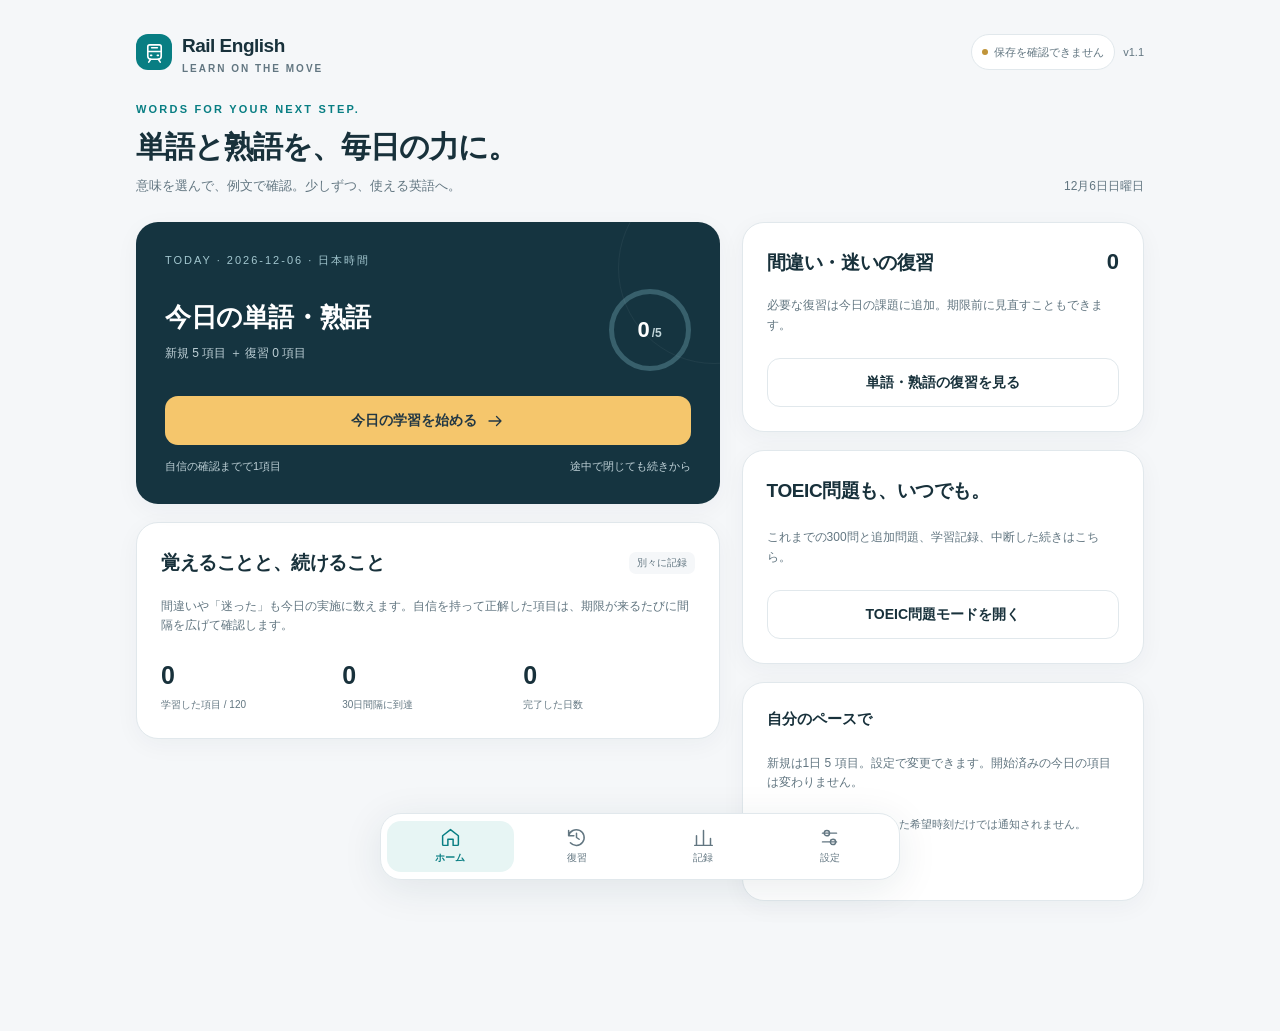
==== commit a5d7fdf5: "Add daily vocabulary and idiom learning mode (v1.2.0) Add 120 learning items, fixed JST daily plans," ====
--- a/index.html
+++ b/index.html
@@ -8,10 +8,14 @@
 
 /* Compact confidence labels remain on one line on narrow phones. */
 .confidence .row-two .btn{white-space:nowrap;min-width:0;}
-</style></head><body><div class="hidden storage-warning" id="storage-warning" role="alert"></div><div class="app"><header class="topbar"><a class="brand" href="#" data-action="nav" data-route="home" aria-label="Rail English ホーム"><span class="brand-logo"></span><span>Rail English<small>LEARN ON THE MOVE</small></span></a><div class="top-tools"><button class="offline-pill" id="offline-status" data-action="nav" data-route="settings" aria-label="オフラインの保存状態と設定"><span class="dot"></span>準備中</button><span class="version">v1.1</span></div></header><main id="main" tabindex="-1"></main><noscript><p>学習画面を表示するには、ブラウザーでJavaScriptを有効にしてください。</p></noscript></div><nav id="bottom-nav" class="bottom-nav" aria-label="メインメニュー"></nav><div id="toast" class="toast hidden" role="status" aria-live="polite"></div><script type="application/json" id="question-data">{"schemaVersion":1,"packId":"rail-original-11","title":"Rail English オリジナル300問","questions":[{"id":"q001","level":730,"kind":"cloze","skill":"品詞","text":"Please review the attached agenda _____ before tomorrow’s meeting.","options":["carefully","carefulness","careful","care"],"answer":0,"translation":"明日の会議の前に、添付の議題を注意深く確認してください。","explanation":"動詞 review（確認する）を修飾するので副詞 carefully。careful は形容詞、care と carefulness は名詞です。"},{"id":"q002","level":730,"kind":"cloze","skill":"日程・会議","text":"The training session has been _____ until next Friday because the instructor is unavailable.","options":["reserved","postponed","attended","approved"],"answer":1,"translation":"講師の都合がつかないため、研修は来週の金曜日まで延期されました。","explanation":"postpone は「延期する」。has been postponed で受け身の現在完了形です。approve は承認する、attend は出席する、reserve は予約する。"},{"id":"q003","level":730,"kind":"cloze","skill":"前置詞","text":"All expense reports must be submitted _____ 5 p.m. on Friday at the latest.","options":["since","during","by","for"],"answer":2,"translation":"すべての経費報告書は、遅くとも金曜日の午後5時までに提出しなければなりません。","explanation":"完了の期限「〜までに」には by。during は期間の中、since は起点、for は期間の長さを表します。"},{"id":"q004","level":730,"kind":"cloze","skill":"時制","text":"Ms. Chen _____ in the sales department since 2021 and still works there.","options":["will work","had worked","is working","has worked"],"answer":3,"translation":"チェンさんは2021年から営業部で働いており、今もそこで働いています。","explanation":"since 2021 と今も続いているという情報から現在完了形 has worked。過去から現在までの継続を示します。"},{"id":"q005","level":730,"kind":"cloze","skill":"接続詞","text":"_____ the weather was poor, the outdoor product demonstration went ahead as planned.","options":["Despite","Although","Because of","During"],"answer":1,"translation":"天候は悪かったものの、屋外での製品実演は予定どおり行われました。","explanation":"後ろに the weather was poor という主語＋動詞が続くので、逆接の接続詞 Although。Despite は名詞などを取ります。"},{"id":"q006","level":730,"kind":"cloze","skill":"品詞","text":"The new reservation system is more _____ than the previous one.","options":["reliability","reliably","rely","reliable"],"answer":3,"translation":"新しい予約システムは以前のものより信頼できます。","explanation":"is の補語としてシステムの性質を述べる形容詞 reliable を選びます。more reliable than で比較の表現です。"},{"id":"q007","level":730,"kind":"cloze","skill":"語彙","text":"Please keep your _____ as proof of payment.","options":["receipt","recipe","recipient","reception"],"answer":0,"translation":"支払いの証明として領収書を保管してください。","explanation":"receipt は領収書。recipe は調理法、reception は受付、recipient は受取人です。形の似た語を区別します。"},{"id":"q008","level":730,"kind":"cloze","skill":"主語と動詞","text":"Each of the conference rooms _____ equipped with a projector.","options":["were","are","is","have"],"answer":2,"translation":"会議室はそれぞれプロジェクターを備えています。","explanation":"主語の中心は単数の Each。「each of ＋複数名詞」でも動詞は単数に合わせ、is equipped with とします。"},{"id":"q009","level":730,"kind":"cloze","skill":"動詞の形","text":"Employees are encouraged _____ the online safety course.","options":["completion","complete","completed","to complete"],"answer":3,"translation":"従業員はオンラインの安全講習を修了するよう奨励されています。","explanation":"encourage 人 to do の受け身は、人 be encouraged to do。「〜するよう勧められる」です。"},{"id":"q010","level":730,"kind":"cloze","skill":"日程・会議","text":"Could you _____ whether you will attend the meeting by replying to this message?","options":["consume","confirm","compete","confuse"],"answer":1,"translation":"このメッセージに返信して、会議に出席するかどうかを確認していただけますか。","explanation":"confirm whether ... は「〜かどうかを確認する」。confuse は混乱させる、consume は消費する、compete は競争する。"},{"id":"q011","level":730,"kind":"cloze","skill":"関係詞","text":"The employee _____ organized the workshop will introduce the speakers.","options":["whose","who","whom","which"],"answer":1,"translation":"研修会を企画した従業員が講演者を紹介します。","explanation":"先行詞は人で、関係詞が organized の主語になるため who。whose は所有格、whom は目的格です。"},{"id":"q012","level":730,"kind":"cloze","skill":"前置詞","text":"Visitors must check in at the reception desk _____ entering the laboratory.","options":["between","before","since","until"],"answer":1,"translation":"訪問者は実験室に入る前に受付で手続きをしなければなりません。","explanation":"before entering で「入る前に」。受付を済ませてから入室するという順序を表します。"},{"id":"q013","level":730,"kind":"cloze","skill":"比較","text":"This route is _____ than the one we used yesterday.","options":["shortest","shorter","shorten","shortly"],"answer":1,"translation":"この経路は昨日使ったものより短いです。","explanation":"than があるので比較級 shorter。shortest は最上級、shortly は副詞、shorten は動詞です。"},{"id":"q014","level":730,"kind":"cloze","skill":"代名詞","text":"The company updated _____ website to make online ordering easier.","options":["it","its","itself","they"],"answer":1,"translation":"その会社はオンライン注文をしやすくするため、自社のウェブサイトを更新しました。","explanation":"名詞 website の前で所有を示す its。「its＝それの」と「it’s＝it is」を区別しましょう。"},{"id":"q015","level":730,"kind":"cloze","skill":"語彙","text":"The price includes delivery, so there is no _____ charge for shipping.","options":["additional","accurate","annual","available"],"answer":0,"translation":"価格には配送料が含まれているので、配送の追加料金はありません。","explanation":"additional charge は追加料金。available は利用できる、annual は年1回の、accurate は正確な。"},{"id":"q016","level":730,"kind":"cloze","skill":"動詞の形","text":"We look forward to _____ you at the annual conference.","options":["saw","seen","see","seeing"],"answer":3,"translation":"年次会議でお会いできることを楽しみにしています。","explanation":"look forward to の to は前置詞なので、後ろは名詞か動名詞。ここでは seeing です。"},{"id":"q017","level":730,"kind":"cloze","skill":"接続詞","text":"Please contact the help desk _____ you cannot access your account.","options":["if","despite","unless","during"],"answer":0,"translation":"アカウントにアクセスできない場合は、ヘルプデスクに連絡してください。","explanation":"条件「もし〜なら」を表す if。unless は「〜でない限り」で、ここでは意図が逆になります。"},{"id":"q018","level":730,"kind":"cloze","skill":"日程・会議","text":"The manager asked us to _____ a meeting with the new supplier.","options":["arrange","afford","apply","achieve"],"answer":0,"translation":"マネージャーは新しい仕入先との会議を手配するよう私たちに頼みました。","explanation":"arrange a meeting は「会議を手配する」。achieve は達成する、afford は余裕がある、apply は応募・適用する。"},{"id":"q019","level":730,"kind":"cloze","skill":"受け身","text":"The damaged items will _____ at no extra cost.","options":["replace","replacing","be replaced","replacement"],"answer":2,"translation":"破損した商品は追加費用なしで交換されます。","explanation":"商品は交換「される」側なので受け身。will の後は be ＋過去分詞で will be replaced。"},{"id":"q020","level":730,"kind":"cloze","skill":"品詞","text":"Your _____ is required before we can process the order.","options":["approvingly","approve","approved","approval"],"answer":3,"translation":"注文を処理するには、あなたの承認が必要です。","explanation":"所有格 Your の後で主語になる名詞 approval を選びます。approve は動詞です。"},{"id":"q021","level":730,"kind":"cloze","skill":"語彙","text":"The store offers a full _____ if an item is returned unused within 14 days.","options":["reminder","reward","refund","revenue"],"answer":2,"translation":"商品が未使用のまま14日以内に返品されれば、その店は全額返金します。","explanation":"full refund は全額返金。reward は報酬、revenue は売上高、reminder は注意を促す通知です。"},{"id":"q022","level":730,"kind":"cloze","skill":"数量","text":"Only a _____ seats remain for the afternoon workshop.","options":["every","few","little","much"],"answer":1,"translation":"午後の研修会の残席はわずかです。","explanation":"seats は数えられる複数名詞なので a few。a little は数えられない名詞の量に使います。"},{"id":"q023","level":730,"kind":"cloze","skill":"時制","text":"When the courier arrives tomorrow, the receptionist _____ the package.","options":["signed for","has signed for","will sign for","had signed for"],"answer":2,"translation":"明日配達員が来たら、受付係が荷物の受領サインをします。","explanation":"未来の出来事ですが、when の節では現在形 arrives。主節では未来を表す will sign for を使えます。"},{"id":"q024","level":730,"kind":"cloze","skill":"日程・会議","text":"Please let me know which of the proposed dates is most _____ for you.","options":["convenient","convene","convenience","conveniently"],"answer":0,"translation":"提案した日程のうち、どれが最も都合がよいか教えてください。","explanation":"is の後に性質を表す形容詞 convenient。「都合のよい」という意味で、日程調整によく合う表現です。"},{"id":"q025","level":730,"kind":"cloze","skill":"前置詞","text":"Mr. Patel is responsible _____ maintaining the customer database.","options":["at","with","to","for"],"answer":3,"translation":"パテルさんは顧客データベースの管理を担当しています。","explanation":"be responsible for ＋名詞・動名詞で「〜を担当している／〜に責任がある」です。"},{"id":"q026","level":730,"kind":"cloze","skill":"接続詞","text":"The elevator is out of service, _____ please use the stairs.","options":["or","unless","although","so"],"answer":3,"translation":"エレベーターは運転を停止しているので、階段を利用してください。","explanation":"前半が理由で後半が結果・依頼なので so。「そのため」というつながりを作ります。"},{"id":"q027","level":730,"kind":"cloze","skill":"語彙","text":"A _____ of the updated brochure is attached to this email.","options":["venue","shift","fare","copy"],"answer":3,"translation":"更新したパンフレットの写しをこのメールに添付しています。","explanation":"a copy of は「〜の写し／1部」。fare は運賃、venue は会場、shift は勤務時間帯です。"},{"id":"q028","level":730,"kind":"cloze","skill":"品詞","text":"The technician _____ identified the cause of the problem.","options":["quickly","quickness","quicker","quick"],"answer":0,"translation":"技術者は問題の原因を素早く特定しました。","explanation":"動詞 identified を修飾する副詞 quickly を選びます。形容詞 quick と名詞 quickness はこの位置に入りません。"},{"id":"q029","level":730,"kind":"cloze","skill":"動詞の形","text":"The company plans _____ a second office next year.","options":["opening","opens","to open","opened"],"answer":2,"translation":"その会社は来年、2つ目の事務所を開設する予定です。","explanation":"plan to do で「〜する予定だ」。plans の目的を表す to open を選びます。"},{"id":"q030","level":730,"kind":"cloze","skill":"日程・会議","text":"The meeting will _____ at 9 a.m. sharp, so please arrive a few minutes early.","options":["begun","began","begin","beginning"],"answer":2,"translation":"会議は午前9時ちょうどに始まるので、数分早めに到着してください。","explanation":"助動詞 will の後は動詞の原形 begin。at 9 a.m. sharp は「午前9時ちょうどに」です。"},{"id":"q031","level":800,"kind":"cloze","skill":"接続詞","text":"The client approved the design, _____ that the final version includes a larger logo.","options":["provided","whereas","despite","during"],"answer":0,"translation":"顧客は最終版により大きなロゴを入れることを条件に、そのデザインを承認しました。","explanation":"provided that ... は「〜という条件で」。ここでは承認の条件を述べています。whereas は対比です。"},{"id":"q032","level":800,"kind":"cloze","skill":"数量","text":"_____ of the two proposals meets all of our requirements, so we need a third option.","options":["Both","Every","All","Neither"],"answer":3,"translation":"2つの提案はどちらも当社の要件をすべて満たさないので、3つ目の選択肢が必要です。","explanation":"neither of the two は「2つのうちどちらも〜ない」。単数動詞 meets と結びつき、文末の事情とも一致します。"},{"id":"q033","level":800,"kind":"cloze","skill":"動詞の形","text":"The supervisor had the technician _____ the faulty sensor.","options":["replacement","replaced","replace","to replace"],"answer":2,"translation":"監督者は技術者に故障したセンサーを交換してもらいました。","explanation":"have ＋人＋動詞の原形は「人に〜してもらう／させる」。have ＋物＋過去分詞との違いに注意します。"},{"id":"q034","level":800,"kind":"cloze","skill":"前置詞","text":"_____ the increase in material costs, the company has kept its prices unchanged.","options":["Even","Whereas","Despite","Although"],"answer":2,"translation":"材料費の上昇にもかかわらず、その会社は価格を据え置いています。","explanation":"空欄の後は名詞句 the increase ... なので前置詞 Despite。Although と Whereas の後には原則として節が必要です。"},{"id":"q035","level":800,"kind":"cloze","skill":"時制","text":"By the time the auditors arrived, the finance team _____ all the requested documents.","options":["has prepared","had prepared","will prepare","prepares"],"answer":1,"translation":"監査担当者が到着するまでに、経理チームは要求されたすべての書類を準備し終えていました。","explanation":"過去の到着より前に準備が完了したため、過去完了形 had prepared を使います。"},{"id":"q036","level":800,"kind":"cloze","skill":"語彙","text":"The warranty does not _____ damage caused by improper use.","options":["consume","conduct","cover","collect"],"answer":2,"translation":"保証は不適切な使用による損傷を対象としていません。","explanation":"cover は保証・保険などが「〜を対象とする」。collect は集める、consume は消費する、conduct は実施する。"},{"id":"q037","level":800,"kind":"cloze","skill":"関係詞","text":"The consultant, _____ recommendations reduced our costs, will return next month.","options":["which","whose","whom","who"],"answer":1,"translation":"その助言によって当社の費用が削減されたコンサルタントが、来月再び来訪します。","explanation":"recommendations の所有者を示す whose。「その人の助言」という関係です。"},{"id":"q038","level":800,"kind":"cloze","skill":"動詞の形","text":"The revised schedule allows enough time for the equipment _____ before the event.","options":["was testing","has tested","testing","to be tested"],"answer":3,"translation":"改訂された日程には、イベントの前に機材を試験するための十分な時間があります。","explanation":"for ＋対象＋to do の形。equipment は試験される側なので受け身の不定詞 to be tested を使います。"},{"id":"q039","level":800,"kind":"cloze","skill":"日程・会議","text":"Please _____ the updated schedule to everyone who will attend the workshop.","options":["commute","compete","compare","circulate"],"answer":3,"translation":"研修会に出席する全員に、更新した日程を回覧してください。","explanation":"circulate は資料などを「回覧する／配布する」。commute は通勤する、compare は比較する、compete は競争する。"},{"id":"q040","level":800,"kind":"cloze","skill":"比較","text":"The revised manual explains the installation process _____ more clearly than the original.","options":["far","quite","very","many"],"answer":0,"translation":"改訂版のマニュアルは、初版よりもはるかに明確に設置手順を説明しています。","explanation":"比較級 more clearly を強めるのは far。very は通常、この形の比較級を直接修飾しません。"},{"id":"q041","level":800,"kind":"cloze","skill":"接続詞","text":"Applicants must provide two references _____ they have previous experience with our company.","options":["as soon as","so that","even if","now that"],"answer":2,"translation":"以前に当社で働いた経験があっても、応募者は照会先を2件提出しなければなりません。","explanation":"even if は「たとえ〜でも」。経験の有無にかかわらず必要という条件を示します。"},{"id":"q042","level":800,"kind":"cloze","skill":"語彙","text":"After reviewing the figures, we decided to _____ our sales forecast downward.","options":["resolve","revise","retain","recruit"],"answer":1,"translation":"数値を確認した後、私たちは売上予測を下方修正することにしました。","explanation":"revise a forecast は予測を修正する。retain は保持する、resolve は解決する、recruit は採用する。"},{"id":"q043","level":800,"kind":"cloze","skill":"品詞","text":"The proposed changes would _____ improve access for customers with limited mobility.","options":["signify","significantly","significance","significant"],"answer":1,"translation":"提案された変更は、移動に制約のある顧客の利用しやすさを大幅に改善するでしょう。","explanation":"動詞 improve を修飾する副詞 significantly。「大幅に／著しく」という意味です。"},{"id":"q044","level":800,"kind":"cloze","skill":"動詞の形","text":"The manager recommended that the report _____ before it was sent to the client.","options":["be revised","revises","is revising","to revise"],"answer":0,"translation":"マネージャーは、顧客に送る前に報告書を修正するよう勧めました。","explanation":"提案を表す recommend that の節では動詞の原形を使う形があります。report は修正される側なので be revised。"},{"id":"q045","level":800,"kind":"cloze","skill":"前置詞","text":"All contractors must comply _____ the building’s safety regulations.","options":["at","with","for","from"],"answer":1,"translation":"すべての請負業者は、その建物の安全規則に従わなければなりません。","explanation":"comply with は「規則などに従う」。前置詞も含めたまとまりで覚えます。"},{"id":"q046","level":800,"kind":"cloze","skill":"時制","text":"This time next week, our team _____ the new system at the trade fair.","options":["will be demonstrating","demonstrates","has demonstrated","had demonstrated"],"answer":0,"translation":"来週の今ごろ、私たちのチームは展示会で新システムを実演しているでしょう。","explanation":"未来のある時点で進行中の動作なので未来進行形 will be demonstrating が適切です。"},{"id":"q047","level":800,"kind":"cloze","skill":"語彙","text":"The hotel can _____ up to 300 guests in its main dining room.","options":["accomplish","accumulate","accompany","accommodate"],"answer":3,"translation":"そのホテルのメインダイニングは最大300人の客を収容できます。","explanation":"accommodate は「収容する」。accumulate は蓄積する、accomplish は達成する、accompany は同行する。"},{"id":"q048","level":800,"kind":"cloze","skill":"接続詞","text":"The shipment will be delayed _____ the missing customs documents are received.","options":["in spite of","during","until","because of"],"answer":2,"translation":"不足している通関書類を受領するまで、出荷は遅れます。","explanation":"until ＋節で「〜するまで」。後ろには主語と動詞があるため、名詞を取る during などは使えません。"},{"id":"q049","level":800,"kind":"cloze","skill":"代名詞","text":"The two designs are similar, but the newer _____ uses less material.","options":["other","ones","one","another"],"answer":2,"translation":"2つのデザインは似ていますが、新しい方は材料をあまり使いません。","explanation":"単数の design を繰り返さずに示す one。the newer one で「より新しい方」です。"},{"id":"q050","level":800,"kind":"cloze","skill":"語彙","text":"The contract is _____ for one year from the date of signing.","options":["versatile","valid","vacant","visible"],"answer":1,"translation":"その契約は署名日から1年間有効です。","explanation":"valid は契約などが有効な。vacant は空いている、versatile は多用途の、visible は見える。"},{"id":"q051","level":800,"kind":"cloze","skill":"動詞の形","text":"_____ the revised figures, the analyst updated her presentation.","options":["Has reviewed","Have reviewed","To reviewing","Having reviewed"],"answer":3,"translation":"修正された数値を確認してから、分析担当者はプレゼンテーションを更新しました。","explanation":"Having ＋過去分詞の分詞構文は、主節の動作より前に完了した動作を示せます。数値を確認した後で更新しました。"},{"id":"q052","level":800,"kind":"cloze","skill":"関係詞","text":"The office _____ the interviews will take place is on the third floor.","options":["who","where","which","what"],"answer":1,"translation":"面接が行われる事務所は3階にあります。","explanation":"後ろの the interviews will take place は場所を補えばよい節。where は in which に相当します。"},{"id":"q053","level":800,"kind":"cloze","skill":"日程・会議","text":"We need to _____ the schedule change with the catering team before notifying participants.","options":["coordinate","conclude","compensate","calculate"],"answer":0,"translation":"参加者に知らせる前に、ケータリング担当チームと日程変更を調整する必要があります。","explanation":"coordinate ... with ... は「〜を…と調整する」。calculate は計算する、conclude は結論づける、compensate は補償する。"},{"id":"q054","level":800,"kind":"cloze","skill":"数量","text":"There is _____ information in the brochure to help you choose the appropriate course.","options":["enough","a few","many","several"],"answer":0,"translation":"パンフレットには適切なコースを選ぶのに十分な情報があります。","explanation":"information は数えられない名詞。enough information は可能ですが、many、a few、several は可算名詞の複数形に使います。"},{"id":"q055","level":800,"kind":"cloze","skill":"語彙","text":"The director asked for a _____ summary rather than a detailed explanation.","options":["complex","confidential","concise","costly"],"answer":2,"translation":"責任者は詳しい説明ではなく、簡潔な要約を求めました。","explanation":"rather than a detailed explanation という対比から concise（簡潔な）。confidential は機密のという別の性質です。"},{"id":"q056","level":800,"kind":"cloze","skill":"主語と動詞","text":"The list of approved suppliers _____ updated every quarter.","options":["is","have","are","were"],"answer":0,"translation":"承認された仕入先の一覧は四半期ごとに更新されます。","explanation":"主語の中心は単数の list。近くの複数名詞 suppliers ではなく list に合わせて is updated とします。"},{"id":"q057","level":800,"kind":"cloze","skill":"受け身","text":"Customers are advised _____ their passwords regularly.","options":["change","changed","to change","changing"],"answer":2,"translation":"顧客はパスワードを定期的に変更するよう勧められています。","explanation":"advise 人 to do の受け身は be advised to do。助言される人が主語です。"},{"id":"q058","level":800,"kind":"cloze","skill":"接続詞","text":"The team added a second registration desk _____ attendees would not have to wait as long.","options":["even though","so that","in case of","rather than"],"answer":1,"translation":"参加者の待ち時間が短くなるよう、チームは受付窓口をもう1つ設けました。","explanation":"so that ＋節で「〜するために」という目的を表します。even though は逆接です。"},{"id":"q059","level":800,"kind":"cloze","skill":"語彙","text":"The manufacturer has _____ production to meet the unexpected rise in demand.","options":["interrupted","inspected","increased","inherited"],"answer":2,"translation":"メーカーは予想外の需要増に対応するため、生産を増やしました。","explanation":"需要増に対応するので increased production。interrupt は中断する、inspect は検査する、inherit は受け継ぐ。"},{"id":"q060","level":800,"kind":"cloze","skill":"比較","text":"Of the three locations under consideration, this one is the _____ accessible by public transport.","options":["much","more","many","most"],"answer":3,"translation":"検討中の3つの場所のうち、ここが公共交通機関で最も行きやすい場所です。","explanation":"3つの中で最もという最上級なので the most accessible。more は比較級です。"},{"id":"q061","level":850,"kind":"cloze","skill":"倒置","text":"Only after the inspection _____ permission to reopen the facility.","options":["the manager received","received the manager","the manager had received","did the manager receive"],"answer":3,"translation":"検査が終わって初めて、マネージャーは施設を再開する許可を受けました。","explanation":"Only after ... が文頭に来ると、主節で倒置が起きます。過去の一般動詞なので did ＋主語＋原形 receive。"},{"id":"q062","level":850,"kind":"cloze","skill":"語彙","text":"The preliminary agreement is not legally _____ until both parties sign the final contract.","options":["binding","binds","bound","bind"],"answer":0,"translation":"予備的な合意は、両当事者が最終契約に署名するまでは法的拘束力を持ちません。","explanation":"legally binding は「法的拘束力のある」。binding が agreement の性質を表す形容詞として働きます。"},{"id":"q063","level":850,"kind":"cloze","skill":"接続詞","text":"The project can proceed _____ the final budget is approved by the board.","options":["regardless of","provided that","in addition to","as opposed to"],"answer":1,"translation":"最終予算が取締役会に承認されることを条件に、その計画は進められます。","explanation":"後ろは節なので provided that（〜という条件で）。他の選択肢はいずれも、この形で主語＋動詞の節を直接取れません。"},{"id":"q064","level":850,"kind":"cloze","skill":"語彙","text":"The two departments must work together to _____ the transition to the new software.","options":["facilitate","forfeit","fluctuate","forecast"],"answer":0,"translation":"新ソフトウェアへの移行を円滑に進めるため、2つの部署は協力しなければなりません。","explanation":"facilitate は「容易にする／円滑にする」。fluctuate は変動する、forfeit は失う、forecast は予測する。"},{"id":"q065","level":850,"kind":"cloze","skill":"時制","text":"By the end of next month, the engineers _____ the bridge repairs.","options":["had completed","have completed","were completing","will have completed"],"answer":3,"translation":"来月末までに、技術者たちは橋の補修を終えているでしょう。","explanation":"未来の期限までの完了を示す未来完了形 will have completed。by the end of next month が手がかりです。"},{"id":"q066","level":850,"kind":"cloze","skill":"動詞の形","text":"The proposal is worth _____ despite the initial cost.","options":["considered","considering","consider","to consider"],"answer":1,"translation":"初期費用はかかるものの、その提案には検討する価値があります。","explanation":"be worth doing で「〜する価値がある」。to 不定詞ではなく動名詞 considering を使います。"},{"id":"q067","level":850,"kind":"cloze","skill":"語彙","text":"The figures in the two reports do not match; please investigate the _____.","options":["discrepancy","consistency","compliance","consensus"],"answer":0,"translation":"2つの報告書の数値が一致しません。その食い違いを調べてください。","explanation":"discrepancy は「不一致／食い違い」。consistency は一貫性、compliance は順守、consensus は合意です。"},{"id":"q068","level":850,"kind":"cloze","skill":"倒置","text":"Had we received the notice earlier, we _____ alternative arrangements.","options":["would making","had made","will make","would have made"],"answer":3,"translation":"もっと早く通知を受けていれば、代わりの手配をしていたでしょう。","explanation":"Had we received ... は If we had received ... の if を省略した倒置。過去の反実仮想なので would have made。"},{"id":"q069","level":850,"kind":"cloze","skill":"前置詞","text":"Payment is due within 30 days _____ receipt of the invoice.","options":["toward","between","of","along"],"answer":2,"translation":"支払い期限は請求書の受領から30日以内です。","explanation":"within 30 days of ... は「〜から30日以内」。基準となる出来事を of の後に置きます。"},{"id":"q070","level":850,"kind":"cloze","skill":"語彙","text":"The expansion plan remains _____ on securing additional funding.","options":["contingent","consecutive","competent","comparable"],"answer":0,"translation":"拡張計画の実施は、依然として追加資金の確保を条件としています。","explanation":"be contingent on は「〜次第である／〜を条件とする」。competent は有能な、consecutive は連続した、comparable は比較可能な。"},{"id":"q071","level":850,"kind":"cloze","skill":"関係詞","text":"The committee received six applications, two of _____ were submitted after the deadline.","options":["what","them","whose","which"],"answer":3,"translation":"委員会は6件の応募を受け取り、そのうち2件は締め切り後に提出されました。","explanation":"カンマの後を関係詞でつなぐ two of which。「そのうち2件」を表します。two of them だけでは文をこの形で接続できません。"},{"id":"q072","level":850,"kind":"cloze","skill":"動詞の形","text":"With all the necessary permits _____, construction can begin next week.","options":["obtain","obtaining","obtained","to obtaining"],"answer":2,"translation":"必要な許可がすべて取得されたので、来週建設を開始できます。","explanation":"with ＋名詞＋補語の形。permits は取得される側なので過去分詞 obtained を使います。"},{"id":"q073","level":850,"kind":"cloze","skill":"語彙","text":"The new procedure will _____ the need for staff to enter the same data twice.","options":["encounter","estimate","elaborate","eliminate"],"answer":3,"translation":"新しい手順によって、職員が同じデータを2度入力する必要がなくなります。","explanation":"eliminate the need for ... は「〜の必要をなくす」。elaborate は詳しく説明する、estimate は見積もる、encounter は遭遇する。"},{"id":"q074","level":850,"kind":"cloze","skill":"接続詞","text":"_____ demand continue to rise, the company will open a second production line.","options":["Unless","Whether","Despite","Should"],"answer":3,"translation":"需要が引き続き増加する場合、その会社は2本目の生産ラインを稼働させます。","explanation":"Should ＋主語＋動詞の原形は、if を使わずに「もし〜なら」を表す条件の倒置です。"},{"id":"q075","level":850,"kind":"cloze","skill":"比較","text":"The more clearly the requirements are defined, the _____ misunderstandings there will be.","options":["fewer","fewest","less","least"],"answer":0,"translation":"要件を明確に定めれば定めるほど、誤解は少なくなります。","explanation":"the ＋比較級 ..., the ＋比較級 ... の構文。misunderstandings は複数の可算名詞なので fewer。"},{"id":"q076","level":850,"kind":"cloze","skill":"語彙","text":"Because of the venue’s limited capacity, attendance is _____ to registered delegates.","options":["recruited","restored","restricted","referred"],"answer":2,"translation":"会場の収容人数が限られているため、参加は登録済みの代表者に制限されています。","explanation":"be restricted to は「〜に限定される」。restore は復旧する、refer は言及する、recruit は募集する。"},{"id":"q077","level":850,"kind":"cloze","skill":"品詞","text":"The replacement parts are _____ available from authorized dealers.","options":["readied","readily","ready","readiness"],"answer":1,"translation":"交換部品は正規販売店で容易に入手できます。","explanation":"readily available は「容易に入手できる」。副詞 readily が形容詞 available を修飾します。"},{"id":"q078","level":850,"kind":"cloze","skill":"動詞の形","text":"The supplier denied _____ the specifications without prior approval.","options":["changes","change","changing","to change"],"answer":2,"translation":"仕入先は、事前承認なしに仕様を変更したことを否定しました。","explanation":"deny は目的語に動名詞を取る動詞です。deny doing で「〜したことを否定する」。"},{"id":"q079","level":850,"kind":"cloze","skill":"語彙","text":"The director’s main _____ is that the proposed timetable leaves no room for testing.","options":["contribution","consent","consequence","concern"],"answer":3,"translation":"責任者の主な懸念は、提案された日程には試験の余地がないことです。","explanation":"concern は懸念。consent は同意、consequence は結果、contribution は貢献です。that 節が懸念の内容を説明します。"},{"id":"q080","level":850,"kind":"cloze","skill":"接続詞","text":"No matter _____ carefully the budget is prepared, unexpected expenses may arise.","options":["which","what","how","whose"],"answer":2,"translation":"予算をどれほど入念に作成しても、予想外の支出が生じる可能性があります。","explanation":"no matter how ＋形容詞・副詞で「どれほど〜でも」。ここでは副詞 carefully の程度を表します。"},{"id":"q081","level":850,"kind":"cloze","skill":"語彙","text":"The revised policy will _____ all previous versions when it takes effect on October 1.","options":["subscribe","supervise","supersede","subsidize"],"answer":2,"translation":"改訂された方針は10月1日に発効すると、以前のすべての版に取って代わります。","explanation":"supersede は「取って代わる」。subscribe は購読する、subsidize は補助金を出す、supervise は監督する。"},{"id":"q082","level":850,"kind":"cloze","skill":"動詞の形","text":"We would appreciate _____ informed of any changes to the delivery date.","options":["keeping us","to keep","keep","being kept"],"answer":3,"translation":"納品日の変更があれば、お知らせいただけると幸いです。","explanation":"appreciate は動名詞を取ります。私たちは情報を知らされる側なので being kept informed（知らされていること）。"},{"id":"q083","level":850,"kind":"cloze","skill":"語彙","text":"The trial results were _____, so further testing is needed before a decision can be made.","options":["inflexible","inconclusive","inevitable","inexpensive"],"answer":1,"translation":"試験結果では結論が出なかったため、決定する前に追加の試験が必要です。","explanation":"inconclusive は結論を導けない。inevitable は避けられない、inflexible は柔軟性がない、inexpensive は安価な。"},{"id":"q084","level":850,"kind":"cloze","skill":"関係詞","text":"_____ is selected for the role will receive training before starting work.","options":["Whose","Whoever","Whomever","Whom"],"answer":1,"translation":"その職務に誰が選ばれても、勤務開始前に研修を受けます。","explanation":"Whoever が is selected の主語になり、節全体が will receive の主語になります。Whomever は目的格です。"},{"id":"q085","level":850,"kind":"cloze","skill":"語彙","text":"The company agreed to _____ employees for travel expenses incurred during the project.","options":["reimburse","relocate","resume","remind"],"answer":0,"translation":"その会社は、プロジェクト中に発生した旅費を従業員に払い戻すことに同意しました。","explanation":"reimburse 人 for 費用 で「人に費用を払い戻す」。remind は思い出させる、resume は再開する、relocate は移転させる。"},{"id":"q086","level":850,"kind":"cloze","skill":"動詞の形","text":"The equipment must be inspected before _____ put back into service.","options":["being","been","be","is"],"answer":0,"translation":"その機器は再び使用する前に点検しなければなりません。","explanation":"before の後で受け身を作る動名詞 being put。before it is put ... の it を省いて is だけにはできません。"},{"id":"q087","level":850,"kind":"cloze","skill":"語彙","text":"Demand is expected to _____ during the winter, then recover in spring.","options":["decline","delegate","depict","derive"],"answer":0,"translation":"需要は冬の間に減少し、春に回復すると予想されています。","explanation":"recover と対になる decline（減少する）。delegate は委任する、derive は由来する、depict は描写する。"},{"id":"q088","level":850,"kind":"cloze","skill":"数量","text":"_____ information has been provided about the proposed merger, leaving investors uncertain.","options":["Little","Few","Many","Several"],"answer":0,"translation":"提案された合併についてはほとんど情報が提供されておらず、投資家は見通しを持てずにいます。","explanation":"information は不可算名詞なので Little。「ほとんど〜ない」という否定的な意味が leaving investors uncertain と一致します。"},{"id":"q089","level":850,"kind":"cloze","skill":"語彙","text":"The firm is seeking a _____ solution that can be maintained without exceeding its budget.","options":["successive","sustainable","superficial","susceptible"],"answer":1,"translation":"その会社は、予算を超えずに維持できる持続可能な解決策を求めています。","explanation":"sustainable は持続可能な。susceptible は影響を受けやすい、successive は連続する、superficial は表面的な。"},{"id":"q090","level":850,"kind":"cloze","skill":"接続詞","text":"The offer applies to all items in stock, _____ those already marked down.","options":["except","unless","although","whereas"],"answer":0,"translation":"その特典は、すでに値下げされたものを除く、在庫のあるすべての商品に適用されます。","explanation":"except ＋名詞句で「〜を除いて」。those already marked down は「すでに値下げされた商品」です。"},{"id":"q091","level":730,"kind":"reading","skill":"読解","title":"日程変更のメール","passage":"To: Sales Team\nSubject: Thursday’s meeting\n\nThursday’s sales meeting has been moved from Room 2 to Room 5 because a projector is being repaired in Room 2. The starting time remains 10:00 a.m. Please bring a printed copy of your monthly results.","text":"What has changed about the meeting?","options":["Its topic","Its date","Its location","Its starting time"],"answer":2,"translation":"質問：会議について何が変更されましたか。\n正解：場所。","explanation":"Room 2 から Room 5 への変更です。開始時刻は remains（変わらない）と明記されています。","proof":"has been moved from Room 2 to Room 5"},{"id":"q092","level":730,"kind":"reading","skill":"読解","title":"日程変更のメール","passage":"To: Sales Team\nSubject: Thursday’s meeting\n\nThursday’s sales meeting has been moved from Room 2 to Room 5 because a projector is being repaired in Room 2. The starting time remains 10:00 a.m. Please bring a printed copy of your monthly results.","text":"What should team members bring?","options":["A list of customers","A room reservation form","A new projector","A paper copy of their results"],"answer":3,"translation":"質問：チームのメンバーは何を持参する必要がありますか。\n正解：業績の紙の写し。","explanation":"printed copy が paper copy に言い換えられています。","proof":"Please bring a printed copy of your monthly results."},{"id":"q093","level":730,"kind":"reading","skill":"読解","title":"配達のお知らせ","passage":"Delivery update\n\nYour desk was scheduled to arrive on Tuesday. Due to a vehicle problem, it will now arrive on Wednesday between 1:00 and 3:00 p.m. If this time is inconvenient, call us by 6:00 p.m. today to arrange another delivery time. There is no additional charge.","text":"When will the desk now arrive?","options":["On Wednesday morning","On Tuesday afternoon","On Wednesday afternoon","On Tuesday morning"],"answer":2,"translation":"質問：机は変更後、いつ到着しますか。\n正解：水曜日の午後。","explanation":"変更前の Tuesday ではなく、it will now arrive の後の Wednesday と午後1〜3時を確認します。","proof":"it will now arrive on Wednesday between 1:00 and 3:00 p.m."},{"id":"q094","level":730,"kind":"reading","skill":"読解","title":"配達のお知らせ","passage":"Delivery update\n\nYour desk was scheduled to arrive on Tuesday. Due to a vehicle problem, it will now arrive on Wednesday between 1:00 and 3:00 p.m. If this time is inconvenient, call us by 6:00 p.m. today to arrange another delivery time. There is no additional charge.","text":"Why would a customer call the company?","options":["To pay an extra fee","To order a replacement desk","To request a different delivery time","To report a missing instruction sheet"],"answer":2,"translation":"質問：顧客は何のために会社へ電話しますか。\n正解：別の配達時間を依頼するため。","explanation":"都合が悪い場合に別の時間を調整するための電話です。追加料金は不要です。","proof":"call us by 6:00 p.m. today to arrange another delivery time"},{"id":"q095","level":730,"kind":"reading","skill":"読解","title":"研修会の案内","passage":"New employee workshop\n\nThe customer service workshop will take place on June 12 from 2:00 to 4:00 p.m. in the training center. All new employees must attend. Experienced employees may join if space is available. Register through the staff website by June 5.","text":"Who is required to attend?","options":["Customers with complaints","All new employees","All experienced employees","Only department managers"],"answer":1,"translation":"質問：出席が義務づけられているのは誰ですか。\n正解：新入社員全員。","explanation":"must attend は出席義務、may join は参加可能という意味です。対象を混同しないようにします。","proof":"All new employees must attend."},{"id":"q096","level":730,"kind":"reading","skill":"読解","title":"研修会の案内","passage":"New employee workshop\n\nThe customer service workshop will take place on June 12 from 2:00 to 4:00 p.m. in the training center. All new employees must attend. Experienced employees may join if space is available. Register through the staff website by June 5.","text":"How should employees register?","options":["By calling the training center","By replying to a printed notice","By visiting customer service","Through the staff website"],"answer":3,"translation":"質問：従業員はどのように登録しますか。\n正解：職員向けウェブサイトから。","explanation":"Register through ... の後に登録方法が示されています。","proof":"Register through the staff website by June 5."},{"id":"q097","level":730,"kind":"reading","skill":"読解","title":"店舗営業時間の案内","passage":"Harbor Office Supplies\n\nStarting April 1, our store will open at 8:00 a.m. on weekdays, one hour earlier than before. Saturday hours will remain 10:00 a.m. to 6:00 p.m. We are closed on Sundays. Online orders can be placed at any time.","text":"What time did the store previously open on weekdays?","options":["At 9:00 a.m.","At 7:00 a.m.","At 8:00 a.m.","At 10:00 a.m."],"answer":0,"translation":"質問：以前の平日の開店時刻は何時でしたか。\n正解：午前9時。","explanation":"新しい開店時刻は8時で、以前より1時間早いので、以前は9時です。","proof":"8:00 a.m. on weekdays, one hour earlier than before"},{"id":"q098","level":730,"kind":"reading","skill":"読解","title":"店舗営業時間の案内","passage":"Harbor Office Supplies\n\nStarting April 1, our store will open at 8:00 a.m. on weekdays, one hour earlier than before. Saturday hours will remain 10:00 a.m. to 6:00 p.m. We are closed on Sundays. Online orders can be placed at any time.","text":"What is available on Sundays?","options":["Shopping inside the store","Attending a sales event","Placing an order online","Collecting an order at the store"],"answer":2,"translation":"質問：日曜日に利用できるのは何ですか。\n正解：オンラインで注文すること。","explanation":"店舗は日曜休業ですが、オンライン注文は at any time（いつでも）可能です。","proof":"Online orders can be placed at any time."},{"id":"q099","level":730,"kind":"reading","skill":"読解","title":"備品貸出のメモ","passage":"To all staff\n\nPortable projectors can be borrowed from the IT desk for up to three days. Please reserve one at least two working days before you need it. Return all cables with the projector. Staff who need equipment for longer should contact the IT manager before making a reservation.","text":"How far in advance should a projector be reserved?","options":["At least two working days","On the day it is needed","At least three calendar days","One week"],"answer":0,"translation":"質問：プロジェクターは少なくともどれだけ前に予約すべきですか。\n正解：2営業日前。","explanation":"貸出期間の3日と、予約期限の2営業日前を区別します。","proof":"at least two working days before you need it"},{"id":"q100","level":730,"kind":"reading","skill":"読解","title":"備品貸出のメモ","passage":"To all staff\n\nPortable projectors can be borrowed from the IT desk for up to three days. Please reserve one at least two working days before you need it. Return all cables with the projector. Staff who need equipment for longer should contact the IT manager before making a reservation.","text":"What should staff do to borrow equipment for more than three days?","options":["Contact the IT manager first","Return the cables separately","Make two online reservations","Ask a colleague to collect it"],"answer":0,"translation":"質問：3日を超えて機材を借りるには何をすべきですか。\n正解：最初にITマネージャーへ連絡する。","explanation":"長期利用は予約前に相談が必要です。","proof":"contact the IT manager before making a reservation"},{"id":"q101","level":800,"kind":"reading","skill":"読解","title":"ホテルからの返信","passage":"Dear Ms. Rivera,\n\nWe can accommodate your group of 18 in our private dining room on August 22. The room is available from 6:30 p.m., but your requested 6:00 p.m. start is not possible because of an earlier event. The meal price includes coffee and tea; other soft drinks are charged separately. Please confirm the revised time by Friday to secure the room.\n\nBest regards,\nHarbor Hotel","text":"What does the hotel ask Ms. Rivera to confirm?","options":["Whether the event can move to another date","Whether the group has fewer than 18 people","Whether coffee should be removed from the menu","Whether a later starting time is acceptable"],"answer":3,"translation":"質問：ホテルはリベラさんに何の確認を求めていますか。\n正解：開始時刻を遅らせてもよいか。","explanation":"希望の6時ではなく6時半からなら可能です。revised time はこの変更を指します。","proof":"Please confirm the revised time by Friday to secure the room."},{"id":"q102","level":800,"kind":"reading","skill":"読解","title":"ホテルからの返信","passage":"Dear Ms. Rivera,\n\nWe can accommodate your group of 18 in our private dining room on August 22. The room is available from 6:30 p.m., but your requested 6:00 p.m. start is not possible because of an earlier event. The meal price includes coffee and tea; other soft drinks are charged separately. Please confirm the revised time by Friday to secure the room.\n\nBest regards,\nHarbor Hotel","text":"Which statement is supported by the email?","options":["All beverages are included in the meal price","The dining room holds no more than 18 people","The room is available throughout the evening","Some nonalcoholic drinks cost extra"],"answer":3,"translation":"質問：メールに合致するのはどれですか。\n正解：一部のノンアルコール飲料は追加料金がかかる。","explanation":"コーヒーと紅茶は料金に含まれますが、other soft drinks は別料金です。18人を収容できることから最大定員までは断定できません。","proof":"other soft drinks are charged separately"},{"id":"q103","level":800,"kind":"reading","skill":"読解","title":"在庫変更と注文","passage":"Subject: Order 481\n\nThe blue notebooks you ordered are temporarily unavailable. We can ship the same model in gray immediately, or send the blue ones when they arrive in approximately two weeks. Both colors are the same price. Unless we hear from you by noon tomorrow, we will keep your order unchanged and wait for the blue notebooks.","text":"What will happen if the customer does not reply?","options":["Gray notebooks will be shipped immediately","The company will wait to ship the blue notebooks","The customer will receive both colors","The order will be canceled"],"answer":1,"translation":"質問：顧客が返信しない場合、どうなりますか。\n正解：会社は青いノートの発送を待つ。","explanation":"Unless we hear from you（連絡がない限り）に続く既定の対応を読み取ります。","proof":"we will keep your order unchanged and wait for the blue notebooks"},{"id":"q104","level":800,"kind":"reading","skill":"読解","title":"在庫変更と注文","passage":"Subject: Order 481\n\nThe blue notebooks you ordered are temporarily unavailable. We can ship the same model in gray immediately, or send the blue ones when they arrive in approximately two weeks. Both colors are the same price. Unless we hear from you by noon tomorrow, we will keep your order unchanged and wait for the blue notebooks.","text":"What is an advantage of choosing gray notebooks?","options":["They include free accessories","They are a larger model","They have a lower price","They can be dispatched sooner"],"answer":3,"translation":"質問：灰色のノートを選ぶ利点は何ですか。\n正解：より早く発送できる。","explanation":"ship immediately が dispatched sooner に言い換えられています。価格は同じです。","proof":"We can ship the same model in gray immediately"},{"id":"q105","level":800,"kind":"reading","skill":"読解","title":"展示会のチャット","passage":"Mina, 9:10: The sample boxes arrived, but the printed brochures are still missing.\nAlex, 9:12: The courier expects to deliver them at 11. Our booth opens at 10.\nMina, 9:14: Then let’s display the QR code for the digital brochure until they get here.\nAlex, 9:15: Good idea. I’ll print a large sign now.","text":"What problem are Mina and Alex addressing?","options":["Visitors will arrive before the printed brochures do","The booth has been assigned the wrong location","The digital brochure cannot be opened","The sample boxes contain the wrong products"],"answer":0,"translation":"質問：ミナとアレックスは何の問題に対応していますか。\n正解：印刷パンフレットが届く前に来場者が来ること。","explanation":"ブースの開始は10時、パンフレットの到着予定は11時。この時間差が問題です。","proof":"The courier expects to deliver them at 11. Our booth opens at 10."},{"id":"q106","level":800,"kind":"reading","skill":"読解","title":"展示会のチャット","passage":"Mina, 9:10: The sample boxes arrived, but the printed brochures are still missing.\nAlex, 9:12: The courier expects to deliver them at 11. Our booth opens at 10.\nMina, 9:14: Then let’s display the QR code for the digital brochure until they get here.\nAlex, 9:15: Good idea. I’ll print a large sign now.","text":"What will Alex most likely put on the sign?","options":["A list of courier charges","A notice canceling the event","A new delivery address","A QR code for a brochure"],"answer":3,"translation":"質問：アレックスは案内表示におそらく何を載せますか。\n正解：パンフレット用のQRコード。","explanation":"QRコードを掲示する提案に Good idea と応じ、sign を印刷すると言っています。","proof":"let’s display the QR code for the digital brochure"},{"id":"q107","level":800,"kind":"reading","skill":"読解","title":"社内制度の更新","passage":"Remote work update\n\nFrom September, employees may work remotely up to two days per week after receiving their supervisor’s approval. The policy does not apply during the first three months of employment. Teams must still arrange at least one day each week when all members work in the office. Existing equipment allowances will not change.","text":"Who cannot yet use the new policy?","options":["An employee who joined one month ago","An employee who already owns a laptop","A supervisor with five years of service","An employee who works in a large team"],"answer":0,"translation":"質問：まだ新制度を利用できないのは誰ですか。\n正解：1か月前に入社した従業員。","explanation":"入社後3か月間は対象外なので、入社1か月の人は利用できません。","proof":"The policy does not apply during the first three months of employment."},{"id":"q108","level":800,"kind":"reading","skill":"読解","title":"社内制度の更新","passage":"Remote work update\n\nFrom September, employees may work remotely up to two days per week after receiving their supervisor’s approval. The policy does not apply during the first three months of employment. Teams must still arrange at least one day each week when all members work in the office. Existing equipment allowances will not change.","text":"What must each team do?","options":["Work remotely on the same two days","Increase its equipment allowance","Request permission from every department","Choose a weekly day for everyone to attend the office"],"answer":3,"translation":"質問：各チームは何をしなければなりませんか。\n正解：全員が出社する曜日を毎週設ける。","explanation":"週に少なくとも1日は全員が出社するよう調整するという要件です。","proof":"at least one day each week when all members work in the office"},{"id":"q109","level":800,"kind":"reading","skill":"読解","title":"修理サービスの案内","passage":"Dear Mr. Owens,\n\nWe have inspected your printer. The damaged roller is covered by your service plan, so there is no repair charge. However, the replacement part must be ordered and will arrive on Monday. Repair should be completed the following day. A loan printer is available at no cost if you collect it from our service center.","text":"When is the repair expected to be finished?","options":["On Wednesday","On Monday","On Tuesday","On Sunday"],"answer":2,"translation":"質問：修理はいつ完了する見込みですか。\n正解：火曜日。","explanation":"部品到着が月曜日、その翌日に完了するので火曜日です。","proof":"will arrive on Monday. Repair should be completed the following day."},{"id":"q110","level":800,"kind":"reading","skill":"読解","title":"修理サービスの案内","passage":"Dear Mr. Owens,\n\nWe have inspected your printer. The damaged roller is covered by your service plan, so there is no repair charge. However, the replacement part must be ordered and will arrive on Monday. Repair should be completed the following day. A loan printer is available at no cost if you collect it from our service center.","text":"What is required to use the loan printer for free?","options":["Extending the service plan","Returning the original printer first","Picking it up at the service center","Paying for the replacement roller"],"answer":2,"translation":"質問：代替プリンターを無料で利用するには何が必要ですか。\n正解：サービスセンターで受け取ること。","explanation":"if you collect it が無料貸出の条件です。修理代が無料であることとは別の条件です。","proof":"at no cost if you collect it from our service center"},{"id":"q111","level":850,"kind":"reading","skill":"読解","title":"案内と返信の照合","passage":"DOCUMENT 1 — Seminar notice\n\nThe professional writing seminar on May 18 costs $120 per person. Groups of five or more receive a 15% discount if a single payment is made for the whole group. Registration closes May 10. A digital workbook is included.\n\nDOCUMENT 2 — Email\n\nHi Nora,\nFour colleagues and I will attend the May 18 seminar. Please register all of us together and make one payment using the department card. We do not need printed workbooks. Thanks, Leo.","text":"How much should Nora pay for the group?","options":["$408","$480","$510","$600"],"answer":2,"translation":"質問：ノラはグループ分としていくら支払うべきですか。\n正解：510ドル。","explanation":"Four colleagues and I は5人。5人で一括払いなので15%引きです。120×5×0.85＝510。","proof":"Groups of five or more receive a 15% discount if a single payment is made"},{"id":"q112","level":850,"kind":"reading","skill":"読解","title":"案内と返信の照合","passage":"DOCUMENT 1 — Seminar notice\n\nThe professional writing seminar on May 18 costs $120 per person. Groups of five or more receive a 15% discount if a single payment is made for the whole group. Registration closes May 10. A digital workbook is included.\n\nDOCUMENT 2 — Email\n\nHi Nora,\nFour colleagues and I will attend the May 18 seminar. Please register all of us together and make one payment using the department card. We do not need printed workbooks. Thanks, Leo.","text":"Why does Leo ask Nora to make one payment?","options":["To meet a condition for the group discount","To reserve a private classroom","To register after the deadline","To receive a free printed workbook"],"answer":0,"translation":"質問：レオが一括払いを頼むのはなぜですか。\n正解：団体割引の条件を満たすため。","explanation":"案内の条件と、メールの make one payment を照合します。印刷物に関する割引は記載されていません。","proof":"if a single payment is made for the whole group"},{"id":"q113","level":850,"kind":"reading","skill":"読解","title":"会場一覧と依頼の照合","passage":"DOCUMENT 1 — Available rooms, October 6\n\nOak: up to 24 people; available 9 a.m.–noon; projector included.\nMaple: up to 40 people; available 1–5 p.m.; projector included.\nPine: up to 32 people; available 9 a.m.–5 p.m.; no projector.\n\nDOCUMENT 2 — Email\n\nWe need a room for 30 people from 2 to 4 p.m. on October 6. A projector is essential, and we cannot bring our own. Please book a room that meets all three requirements.","text":"Which room meets all the requirements?","options":["Oak","Maple","Pine","None of the rooms"],"answer":1,"translation":"質問：すべての条件に合う部屋はどれですか。\n正解：Maple。","explanation":"30人・午後2〜4時・プロジェクターの3条件を照合します。Oak は定員と時間、Pine は機材が合いません。","proof":"Maple: up to 40 people; available 1–5 p.m.; projector included."},{"id":"q114","level":850,"kind":"reading","skill":"読解","title":"会場一覧と依頼の照合","passage":"DOCUMENT 1 — Available rooms, October 6\n\nOak: up to 24 people; available 9 a.m.–noon; projector included.\nMaple: up to 40 people; available 1–5 p.m.; projector included.\nPine: up to 32 people; available 9 a.m.–5 p.m.; no projector.\n\nDOCUMENT 2 — Email\n\nWe need a room for 30 people from 2 to 4 p.m. on October 6. A projector is essential, and we cannot bring our own. Please book a room that meets all three requirements.","text":"Why is Pine unsuitable?","options":["It is unavailable in the afternoon","It lacks a required piece of equipment","It can only be rented for a full day","It is too small for the group"],"answer":1,"translation":"質問：Pine が不適切なのはなぜですか。\n正解：必要な機材がないため。","explanation":"定員と時間は満たしますが、projector is essential に対して no projector です。","proof":"Pine: up to 32 people; available 9 a.m.–5 p.m.; no projector."},{"id":"q115","level":850,"kind":"reading","skill":"読解","title":"採用担当者のメール","passage":"Dear Ms. Ahmed,\n\nYour experience closely matches our needs, and we would like to invite you to a final interview. We had hoped to meet in person; however, the hiring manager will be traveling throughout the interview week. A video interview would therefore be the most practical option. Please send two suitable time slots, taking into account that our office is three hours behind your local time.\n\nRegards,\nRecruitment Team","text":"Why does the recruitment team propose a video interview?","options":["The company no longer holds final interviews","The office has permanently closed","The applicant lacks relevant experience","The hiring manager will be away"],"answer":3,"translation":"質問：採用担当者がビデオ面接を提案するのはなぜですか。\n正解：採用マネージャーが不在になるため。","explanation":"当初は対面を希望したが、マネージャーが出張中なのでビデオが現実的だという流れです。","proof":"the hiring manager will be traveling throughout the interview week"},{"id":"q116","level":850,"kind":"reading","skill":"読解","title":"採用担当者のメール","passage":"Dear Ms. Ahmed,\n\nYour experience closely matches our needs, and we would like to invite you to a final interview. We had hoped to meet in person; however, the hiring manager will be traveling throughout the interview week. A video interview would therefore be the most practical option. Please send two suitable time slots, taking into account that our office is three hours behind your local time.\n\nRegards,\nRecruitment Team","text":"If Ms. Ahmed proposes 3 p.m. in her local time, what time is it at the office?","options":["3 p.m.","12 noon","6 p.m.","9 a.m."],"answer":1,"translation":"質問：アーメドさんが現地時間の午後3時を提案した場合、事務所では何時ですか。\n正解：正午。","explanation":"事務所は本人の現地時間より3時間遅いので、15時−3時間＝12時です。","proof":"our office is three hours behind your local time"},{"id":"q117","level":850,"kind":"reading","skill":"読解","title":"提案への慎重な返信","passage":"Dear Daniel,\n\nThe pilot program has reduced processing time, which is encouraging. Still, the test involved only our smallest branch. Before committing to a company-wide launch, I would like to see results from a location with a much higher transaction volume. Could you extend the trial to the Central branch and report back at the end of the month?\n\nHelen","text":"What is Helen’s position on a company-wide launch?","options":["She believes the pilot has failed entirely","She wants broader evidence before deciding","She wants to abandon the software immediately","She has approved it without conditions"],"answer":1,"translation":"質問：全社導入に対するヘレンの立場はどれですか。\n正解：決定前に、より広い条件での根拠を求めている。","explanation":"効果は認めていますが、小規模支店だけでは判断せず、大量の取引がある支店の結果を求めています。","proof":"Before committing to a company-wide launch, I would like to see results from a location with a much higher transaction volume."},{"id":"q118","level":850,"kind":"reading","skill":"読解","title":"提案への慎重な返信","passage":"Dear Daniel,\n\nThe pilot program has reduced processing time, which is encouraging. Still, the test involved only our smallest branch. Before committing to a company-wide launch, I would like to see results from a location with a much higher transaction volume. Could you extend the trial to the Central branch and report back at the end of the month?\n\nHelen","text":"Why is the Central branch most likely being selected?","options":["It has already finished the trial","It is the company’s smallest location","It can test the program under a heavier workload","It has requested shorter opening hours"],"answer":2,"translation":"質問：Central 支店が選ばれた理由として最も考えられるのはどれですか。\n正解：より大きい業務量でプログラムを試せるため。","explanation":"高い取引量の場所の結果がほしいと述べ、その直後に Central 支店への拡張を依頼しています。文脈からの推論です。","proof":"a location with a much higher transaction volume"},{"id":"q119","level":850,"kind":"reading","skill":"読解","title":"変更通知と顧客の返信","passage":"DOCUMENT 1 — Supplier notice\n\nEffective July 1, orders below $200 will incur a $15 shipping fee. Orders of $200 or more will continue to ship free. The threshold is based on the value of goods after discounts, excluding tax.\n\nDOCUMENT 2 — Customer email, July 3\n\nOur order total is $210 before our 10% loyalty discount and before tax. I assumed delivery would be free, but a shipping fee appears at checkout. Could you check whether the charge is correct?","text":"Why does a shipping fee appear?","options":["Tax has increased the goods total above $200","The discounted goods total is below the free-shipping threshold","Loyalty customers are excluded from free shipping","The customer ordered before July 1"],"answer":1,"translation":"質問：配送料が表示されるのはなぜですか。\n正解：割引後の商品額が送料無料の基準未満だから。","explanation":"210ドルの10%引きは189ドル。基準は割引前ではなく割引後なので、200ドルに届きません。","proof":"The threshold is based on the value of goods after discounts, excluding tax."},{"id":"q120","level":850,"kind":"reading","skill":"読解","title":"変更通知と顧客の返信","passage":"DOCUMENT 1 — Supplier notice\n\nEffective July 1, orders below $200 will incur a $15 shipping fee. Orders of $200 or more will continue to ship free. The threshold is based on the value of goods after discounts, excluding tax.\n\nDOCUMENT 2 — Customer email, July 3\n\nOur order total is $210 before our 10% loyalty discount and before tax. I assumed delivery would be free, but a shipping fee appears at checkout. Could you check whether the charge is correct?","text":"What is the order total including shipping but excluding tax?","options":["$200","$204","$189","$225"],"answer":1,"translation":"質問：配送料を含み、税金を除いた注文総額はいくらですか。\n正解：204ドル。","explanation":"商品210×0.9＝189ドルに、配送料15ドルを加えて204ドルです。","proof":"orders below $200 will incur a $15 shipping fee"},{"id":"re11_730_c01","level":730,"kind":"cloze","skill":"品詞","text":"The _____ of the new furniture is scheduled for Monday morning.","options":["deliver","delivery","delivered","delivering"],"answer":1,"translation":"新しい家具の配達は月曜日の午前中に予定されています。","explanation":"The と of の間には「配達」を表す名詞 delivery が入ります。deliver は動詞、delivered は過去形・過去分詞です。"},{"id":"re11_730_c02","level":730,"kind":"cloze","skill":"品詞","text":"Please respond _____ to customer inquiries received through the website.","options":["promptly","prompting","prompt","promptness"],"answer":0,"translation":"ウェブサイトを通じて届いた顧客からの問い合わせには、速やかに対応してください。","explanation":"動詞 respond を修飾する副詞 promptly（速やかに）が必要です。prompt は形容詞など、promptness は名詞です。"},{"id":"re11_730_c03","level":730,"kind":"cloze","skill":"品詞","text":"The renovated lobby is bright and _____.","options":["space","spaces","spacious","spaciously"],"answer":2,"translation":"改装されたロビーは明るく、広々としています。","explanation":"bright と and で並ぶ形容詞 spacious（広々とした）を選びます。space は名詞、spaciously は副詞です。"},{"id":"re11_730_c04","level":730,"kind":"cloze","skill":"品詞","text":"Most customers were _____ with the assistance they received.","options":["satisfaction","satisfactorily","satisfied","satisfy"],"answer":2,"translation":"ほとんどの顧客は、受けたサポートに満足していました。","explanation":"be satisfied with で「〜に満足している」。感情を抱く側である customers の状態を表します。"},{"id":"re11_730_c05","level":730,"kind":"cloze","skill":"品詞","text":"The bakery _____ closes at six, but it will stay open late tonight.","options":["unusual","usualness","usual","usually"],"answer":3,"translation":"そのパン屋は普段6時に閉店しますが、今夜は遅くまで営業します。","explanation":"closes を修飾し、普段の頻度を表す副詞 usually が入ります。usual と unusual は形容詞です。"},{"id":"re11_730_c06","level":730,"kind":"cloze","skill":"主語と動詞","text":"The number of visitors _____ increasing every month.","options":["have","is","are","be"],"answer":1,"translation":"来場者数は毎月増えています。","explanation":"主語の中心は visitors ではなく The number（数）なので単数扱いの is。The number of ... と A number of ... を区別します。"},{"id":"re11_730_c07","level":730,"kind":"cloze","skill":"時制","text":"The technician _____ the air conditioner yesterday afternoon.","options":["inspection","inspected","inspect","inspecting"],"answer":1,"translation":"技術者は昨日の午後、エアコンを点検しました。","explanation":"yesterday afternoon という過去の時点があるため過去形 inspected。inspection は名詞です。"},{"id":"re11_730_c08","level":730,"kind":"cloze","skill":"受動態","text":"All new employees are _____ to the welcome reception.","options":["invited","invitation","invite","inviting"],"answer":0,"translation":"新入社員全員が歓迎レセプションに招待されています。","explanation":"従業員は招待される側なので、are ＋過去分詞 invited の受け身にします。"},{"id":"re11_730_c09","level":730,"kind":"cloze","skill":"動名詞・不定詞","text":"Members of our design team enjoy _____ ideas with one another.","options":["sharing","shared","to share","share"],"answer":0,"translation":"当社のデザインチームのメンバーは、互いにアイデアを共有することを楽しんでいます。","explanation":"enjoy の目的語に動作を置くときは動名詞。enjoy sharing で「共有することを楽しむ」です。"},{"id":"re11_730_c10","level":730,"kind":"cloze","skill":"前置詞","text":"Anyone interested _____ the volunteer program should contact Maya.","options":["at","on","to","in"],"answer":3,"translation":"ボランティアプログラムに興味がある方は、マヤに連絡してください。","explanation":"be interested in で「〜に興味がある」。ここでは Anyone who is interested in の who is が省略されています。"},{"id":"re11_730_c11","level":730,"kind":"cloze","skill":"前置詞","text":"The reception desk is located _____ the main entrance and the elevators.","options":["between","among","within","during"],"answer":0,"translation":"受付は正面玄関とエレベーターの間にあります。","explanation":"between A and B で「AとBの間」。during は時間、within は範囲内を表します。"},{"id":"re11_730_c12","level":730,"kind":"cloze","skill":"前置詞","text":"Please return the signed form _____ seven days of receiving it.","options":["since","within","until","during"],"answer":1,"translation":"署名済みの書類は、受け取ってから7日以内に返送してください。","explanation":"within ＋期間で「〜以内に」。until は継続の終点で、返送という完了の期限にはここでは合いません。"},{"id":"re11_730_c13","level":730,"kind":"cloze","skill":"接続詞","text":"You cannot enter the storage area _____ you have a staff pass.","options":["unless","although","because","despite"],"answer":0,"translation":"職員用の通行証を持っていない限り、保管区域には入れません。","explanation":"unless は「〜でない限り」。入室できる条件が通行証の所持であることを示します。despite は節を直接取りません。"},{"id":"re11_730_c14","level":730,"kind":"cloze","skill":"接続詞","text":"_____ I was preparing the display, my colleague greeted the guests.","options":["Within","During","While","Despite"],"answer":2,"translation":"私が展示の準備をしている間、同僚は来客を出迎えていました。","explanation":"後ろに I was preparing という節が続くので While。during は名詞を取る前置詞です。"},{"id":"re11_730_c15","level":730,"kind":"cloze","skill":"接続詞","text":"The restaurant canceled our booking _____ a water pipe had burst.","options":["despite","because","because of","due to"],"answer":1,"translation":"水道管が破裂したため、レストランは私たちの予約を取り消しました。","explanation":"理由を表す節 a water pipe had burst の前には because。because of と due to の後ろには名詞などを置きます。"},{"id":"re11_730_c16","level":730,"kind":"cloze","skill":"接続詞","text":"Please tell us _____ you prefer a morning or an afternoon appointment.","options":["which","whose","whether","that"],"answer":2,"translation":"午前と午後のどちらの予約を希望するか教えてください。","explanation":"whether ... or ... で「〜か、それとも〜か」。prefer の目的語 a morning or an afternoon appointment はすでにあり、which を入れる形ではありません。"},{"id":"re11_730_c17","level":730,"kind":"cloze","skill":"代名詞","text":"My access card is on the desk; is this one _____?","options":["yourself","yours","you","your"],"answer":1,"translation":"私の入館証は机の上にあります。こちらはあなたのものですか。","explanation":"名詞を伴わず「あなたのもの」を表す所有代名詞 yours。your の後ろには名詞が必要です。"},{"id":"re11_730_c18","level":730,"kind":"cloze","skill":"代名詞","text":"The participants introduced _____ before the group discussion began.","options":["themselves","their","they","theirs"],"answer":0,"translation":"参加者はグループ討論が始まる前に自己紹介をしました。","explanation":"主語と目的語が同じ人たちなので再帰代名詞 themselves。introduce oneself で「自己紹介する」です。"},{"id":"re11_730_c19","level":730,"kind":"cloze","skill":"代名詞","text":"The chairs in this room are newer than _____ in the cafeteria.","options":["that","those","this","them"],"answer":1,"translation":"この部屋の椅子は、食堂の椅子より新しいです。","explanation":"比較で複数名詞 chairs の繰り返しを避ける those を使います。those in the cafeteria で「食堂にある椅子」です。"},{"id":"re11_730_c20","level":730,"kind":"cloze","skill":"代名詞","text":"This pen has run out of ink. Could you lend me _____ one?","options":["another","each other","others","other"],"answer":0,"translation":"このペンはインクが切れてしまいました。別のものを1本貸していただけますか。","explanation":"単数の one の前で「別のもう1つ」を表す another。other one とする場合は通常 the other one など限定詞が必要です。"},{"id":"re11_730_c21","level":730,"kind":"cloze","skill":"比較","text":"The company needs a _____ warehouse than its current one to store its growing inventory.","options":["largest","larger","largely","largeness"],"answer":1,"translation":"会社は増え続ける在庫を保管するため、今のものより大きな倉庫を必要としています。","explanation":"than があるので比較級 larger。largest は最上級、largely は副詞、largeness は名詞です。"},{"id":"re11_730_c22","level":730,"kind":"cloze","skill":"比較","text":"Of all the advertisements we tested, this one was the most _____.","options":["effective","effectiveness","effectively","effect"],"answer":0,"translation":"試したすべての広告の中で、これが最も効果的でした。","explanation":"the most の後ろで this one の性質を表す形容詞 effective。effectively は副詞、effectiveness は名詞です。"},{"id":"re11_730_c23","level":730,"kind":"cloze","skill":"比較","text":"The express bus runs as _____ on Sundays as it does on weekdays.","options":["frequently","frequencies","frequent","frequency"],"answer":0,"translation":"急行バスは日曜日も平日と同じくらい頻繁に運行しています。","explanation":"as ... as の間で runs を修飾するので副詞 frequently。比較表現の中でも必要な品詞を確認します。"},{"id":"re11_730_c24","level":730,"kind":"cloze","skill":"数量","text":"There is not _____ space left on the notice board.","options":["few","several","much","many"],"answer":2,"translation":"掲示板にはあまり空きスペースが残っていません。","explanation":"ここで space は不可算名詞なので much。many、few、several は可算名詞の複数形と使います。"},{"id":"re11_730_c25","level":730,"kind":"cloze","skill":"数量","text":"The smaller printer uses _____ sheets of paper than the old model.","options":["little","fewer","much","less"],"answer":1,"translation":"小型のプリンターは旧モデルより使う用紙の枚数が少ないです。","explanation":"数えられる複数名詞 sheets には fewer。less は通常、量として扱う不可算名詞と使います。"},{"id":"re11_730_c26","level":730,"kind":"cloze","skill":"数量","text":"_____ applicant must complete a short online questionnaire.","options":["Several","All","Each","Both"],"answer":2,"translation":"応募者は一人ひとり、短いオンラインの質問票に記入しなければなりません。","explanation":"単数名詞 applicant と組み合わせるのは Each。All、Both、Several なら通常複数形 applicants が必要です。"},{"id":"re11_730_c27","level":730,"kind":"cloze","skill":"語彙","text":"Staff should _____ the brochure rack whenever it is nearly empty.","options":["resign","negotiate","commute","replenish"],"answer":3,"translation":"パンフレット棚がほとんど空になったら、その都度スタッフが補充してください。","explanation":"replenish は「補充する」。resign は辞職する、negotiate は交渉する、commute は通勤するです。"},{"id":"re11_730_c28","level":730,"kind":"cloze","skill":"語彙","text":"Please _____ a copy of your receipt to the reimbursement request.","options":["achieve","arrive","attend","attach"],"answer":3,"translation":"払い戻し申請に領収書の写しを添付してください。","explanation":"attach A to B で「AをBに添付する」。attend は出席する、achieve は達成するです。"},{"id":"re11_730_c29","level":730,"kind":"cloze","skill":"語彙","text":"The firm will _____ two additional engineers for its new project.","options":["recruit","refund","remove","repair"],"answer":0,"translation":"その会社は新しいプロジェクトのために、エンジニアをさらに2人採用します。","explanation":"人員を採用するには recruit。refund は返金する、repair は修理する、remove は取り除くです。"},{"id":"re11_730_c30","level":730,"kind":"cloze","skill":"日程・会議","text":"Due to the large number of requests, we will _____ the application deadline by one week.","options":["exceed","expire","extend","export"],"answer":2,"translation":"要望が多数寄せられたため、応募締切を1週間延長します。","explanation":"extend a deadline で「締切を延長する」。expire は期限が切れる、exceed は超えるです。"},{"id":"re11_730_c31","level":730,"kind":"cloze","skill":"語彙","text":"Could you give us an _____ of the total repair cost before starting work?","options":["employee","entrance","estimate","edition"],"answer":2,"translation":"作業を始める前に、修理費用の総額の見積もりをいただけますか。","explanation":"an estimate of the cost で「費用の見積もり」。employee は従業員、entrance は入口、edition は版です。"},{"id":"re11_730_c32","level":730,"kind":"cloze","skill":"語彙","text":"The hotel agreed to _____ the cancellation fee because the flight had been canceled.","options":["waive","wander","weigh","wrap"],"answer":0,"translation":"飛行機が欠航したため、ホテルはキャンセル料を免除することに同意しました。","explanation":"waive a fee で「料金を免除する」。weigh（重さを量る）とはつづりも意味も異なります。"},{"id":"re11_730_c33","level":730,"kind":"cloze","skill":"語彙","text":"A green light on the machine _____ that it is ready for use.","options":["includes","invites","invents","indicates"],"answer":3,"translation":"機械の緑色のランプは、使用準備ができていることを示します。","explanation":"indicate that ... で「〜であることを示す」。invite は招待する、invent は発明する、include は含むです。"},{"id":"re11_730_c34","level":730,"kind":"cloze","skill":"語彙","text":"Customers should _____ the original packaging until they are sure the product works.","options":["reduce","recover","retain","retire"],"answer":2,"translation":"顧客は製品が動作することを確認するまで、元の梱包材を保管してください。","explanation":"retain は「保持する・保管しておく」。retire は退職する、reduce は減らすです。"},{"id":"re11_730_c35","level":730,"kind":"cloze","skill":"語彙","text":"The library will _____ you a replacement card at the front desk.","options":["issue","inspect","improve","involve"],"answer":0,"translation":"図書館は受付で再発行のカードを交付します。","explanation":"issue 人 a card で「人にカードを発行する」。inspect は点検する、improve は改善するです。"},{"id":"re11_730_c36","level":730,"kind":"cloze","skill":"日程・会議","text":"Could we _____ our appointment from Tuesday to Thursday?","options":["reschedule","resemble","recycle","reimburse"],"answer":0,"translation":"予約を火曜日から木曜日に変更できますか。","explanation":"reschedule は「予定を組み直す」。from A to B が日程変更の方向を示しています。"},{"id":"re11_730_c37","level":730,"kind":"cloze","skill":"日程・会議","text":"The secretary will send the meeting _____ to all participants tomorrow.","options":["missions","meters","measures","minutes"],"answer":3,"translation":"秘書は明日、会議の議事録を参加者全員に送ります。","explanation":"meeting minutes は「会議の議事録」。minutes には時間の「分」以外にこの意味があります。"},{"id":"re11_730_c38","level":730,"kind":"cloze","skill":"日程・会議","text":"The budget review is the first _____ on today's agenda.","options":["item","ingredient","vehicle","appliance"],"answer":0,"translation":"予算の見直しは、本日の議題の最初の項目です。","explanation":"an item on the agenda は「議題の項目」。ingredient は材料、appliance は電化製品など、vehicle は車両です。"},{"id":"re11_730_c39","level":730,"kind":"cloze","skill":"日程・会議","text":"Are you _____ for a brief call at three o'clock?","options":["valuable","visible","avoidable","available"],"answer":3,"translation":"3時に短い電話をする時間は空いていますか。","explanation":"人が available なら「都合がつく・対応可能な」。valuable は価値のある、visible は見えるです。"},{"id":"re11_730_c40","level":730,"kind":"cloze","skill":"日程・会議","text":"Tickets must be purchased in _____; they will not be sold at the door.","options":["advice","addition","advance","advantage"],"answer":2,"translation":"チケットは事前に購入する必要があり、会場の入口では販売されません。","explanation":"in advance は「前もって・事前に」。at the door で売らないという後半が手掛かりです。"},{"id":"re11_730_c41","level":730,"kind":"cloze","skill":"語彙","text":"This is a _____ entrance that will be used only during the renovation.","options":["temporary","personal","permanent","portable"],"answer":0,"translation":"これは改装中にだけ使われる一時的な入口です。","explanation":"temporary は「一時的な」。only during the renovation が手掛かり。permanent は永続的な、portable は持ち運べるです。"},{"id":"re11_730_c42","level":730,"kind":"cloze","skill":"語彙","text":"Employees become _____ for the travel discount after six months of service.","options":["empty","equal","eligible","edible"],"answer":2,"translation":"従業員は勤続6か月後に旅行割引の対象になります。","explanation":"eligible for で「〜を受ける資格がある」。edible は食べられる、equal は等しいです。"},{"id":"re11_730_c43","level":730,"kind":"cloze","skill":"動名詞・不定詞","text":"The box was too heavy for one person _____ safely.","options":["lift","to lift","lifted","lifting"],"answer":1,"translation":"その箱は重すぎて、一人では安全に持ち上げられませんでした。","explanation":"too ＋形容詞＋for 人＋to do で「人が〜するには…すぎる」。ここでは to lift を選びます。"},{"id":"re11_730_c44","level":730,"kind":"cloze","skill":"関係詞","text":"The hotel _____ we stayed last month has a rooftop restaurant.","options":["who","what","where","whose"],"answer":2,"translation":"私たちが先月泊まったホテルには、屋上レストランがあります。","explanation":"場所を先行詞にし、後ろの we stayed をつなぐ関係副詞 where。which なら stayed at のように前置詞が必要です。"},{"id":"re11_730_c45","level":730,"kind":"cloze","skill":"品詞","text":"Thank you for your _____ during the system upgrade.","options":["patience","patient","patients","patiently"],"answer":0,"translation":"システム更新中、お待ちいただきありがとうございます。","explanation":"your の後ろで「辛抱・忍耐」を表す名詞 patience。patient は形容詞「辛抱強い」または名詞「患者」です。"},{"id":"re11_800_c01","level":800,"kind":"cloze","skill":"分詞","text":"Documents _____ after the closing date will not be considered.","options":["receipt","receiving","receive","received"],"answer":3,"translation":"締切日後に受領した書類は審査の対象になりません。","explanation":"Documents are received という受け身の関係なので、過去分詞 received が Documents を修飾します。"},{"id":"re11_800_c02","level":800,"kind":"cloze","skill":"分詞","text":"The researcher _____ the demonstration will answer questions afterward.","options":["led","leads","leading","leadership"],"answer":2,"translation":"実演を進行する研究者が、その後で質問に答えます。","explanation":"研究者が実演を率いる能動の関係なので現在分詞 leading。文全体の動詞は will answer です。"},{"id":"re11_800_c03","level":800,"kind":"cloze","skill":"動名詞・不定詞","text":"The owner is considering _____ the shop's weekend opening hours.","options":["extended","extending","extend","to extend"],"answer":1,"translation":"店主は週末の営業時間の延長を検討しています。","explanation":"consider の目的語に動作を置くときは動名詞。consider extending で「延長することを検討する」です。"},{"id":"re11_800_c04","level":800,"kind":"cloze","skill":"動名詞・不定詞","text":"We arranged for the samples _____ directly to the laboratory.","options":["send","to be sent","to send","sending"],"answer":1,"translation":"サンプルを研究所へ直接送ってもらう手配をしました。","explanation":"arrange for A to do の形で、samples は送られる側なので to be sent という受け身にします。"},{"id":"re11_800_c05","level":800,"kind":"cloze","skill":"使役・知覚","text":"The manager had the damaged sign _____ before the store reopened.","options":["replacement","replace","replaced","replacing"],"answer":2,"translation":"店長は店の営業再開前に、破損した看板を交換してもらいました。","explanation":"have ＋物＋過去分詞で「物を〜してもらう」。看板は交換される側なので replaced です。"},{"id":"re11_800_c06","level":800,"kind":"cloze","skill":"前置詞","text":"All applicants are assessed regardless _____ their previous job titles.","options":["with","of","on","for"],"answer":1,"translation":"応募者は全員、以前の職名にかかわらず評価されます。","explanation":"regardless of で「〜にかかわらず」。まとまりで覚える前置詞表現です。"},{"id":"re11_800_c07","level":800,"kind":"cloze","skill":"接続詞","text":"Either the branch manager _____ her assistant will meet you at reception.","options":["and","or","nor","but"],"answer":1,"translation":"支店長かそのアシスタントのどちらかが、受付でお迎えします。","explanation":"either A or B で「AかBのどちらか」。neither A nor B との組み合わせの違いに注意します。"},{"id":"re11_800_c08","level":800,"kind":"cloze","skill":"接続詞","text":"The new scanner is not only faster _____ also easier to maintain.","options":["and","but","or","than"],"answer":1,"translation":"新しいスキャナーは速いだけでなく、保守も簡単です。","explanation":"not only A but also B で「AだけでなくBも」。ここでは比較級の形容詞を並べています。"},{"id":"re11_800_c09","level":800,"kind":"cloze","skill":"接続詞","text":"_____ the software has been installed, restart your computer.","options":["During","Despite","Once","Until"],"answer":2,"translation":"ソフトウェアのインストールが終わったら、コンピューターを再起動してください。","explanation":"Once ＋節で「ひとたび〜したら」。完了後の動作を指示しています。Until では再起動を続ける不自然な意味になります。"},{"id":"re11_800_c10","level":800,"kind":"cloze","skill":"語彙","text":"The safety cover helps _____ workers from touching moving parts.","options":["refuse","prevent","avoid","protective"],"answer":1,"translation":"安全カバーは、作業員が動く部品に触れるのを防ぐのに役立ちます。","explanation":"prevent 人 from doing で「人が〜するのを防ぐ」。avoid は通常 doing を直接目的語に取ります。"},{"id":"re11_800_c11","level":800,"kind":"cloze","skill":"語彙","text":"Online subscriptions now _____ for more than half of the publisher's revenue.","options":["allow","count","apply","account"],"answer":3,"translation":"オンライン購読は現在、出版社の収益の半分以上を占めています。","explanation":"account for で「〜の割合を占める」。count は数える、apply for は申し込むです。"},{"id":"re11_800_c12","level":800,"kind":"cloze","skill":"語彙","text":"Hotel guests receive a _____ newspaper each morning at no extra charge.","options":["complimentary","complementary","competitive","compulsory"],"answer":0,"translation":"宿泊客には毎朝、追加料金なしで無料の新聞が提供されます。","explanation":"complimentary は「無料の」。complementary は「補完し合う」で、つづりと意味を区別します。"},{"id":"re11_800_c13","level":800,"kind":"cloze","skill":"品詞","text":"Regular attendance and _____ are essential for this customer-facing role.","options":["punctuate","punctually","punctual","punctuality"],"answer":3,"translation":"この顧客対応の職務では、定期的な出勤と時間を守ることが不可欠です。","explanation":"attendance と並ぶ名詞 punctuality（時間厳守）が必要。punctual は形容詞です。"},{"id":"re11_800_c14","level":800,"kind":"cloze","skill":"品詞","text":"Energy consumption fell _____ after the lighting system was replaced.","options":["substantiate","substance","substantially","substantial"],"answer":2,"translation":"照明システムの交換後、エネルギー消費量は大幅に減りました。","explanation":"動詞 fell を修飾する副詞 substantially（大幅に）。substantial は形容詞、substance は名詞です。"},{"id":"re11_800_c15","level":800,"kind":"cloze","skill":"品詞","text":"The new walkway makes the garden _____ to wheelchair users.","options":["accessing","accessibly","accessible","access"],"answer":2,"translation":"新しい歩道により、車椅子利用者も庭園を利用できるようになります。","explanation":"make ＋目的語＋形容詞の形。accessible to で「〜が利用できる・近づける」です。"},{"id":"re11_800_c16","level":800,"kind":"cloze","skill":"語彙","text":"A replacement has been _____, but her name has not yet been announced.","options":["decorated","designated","deposited","declined"],"answer":1,"translation":"後任は指名されていますが、その名前はまだ発表されていません。","explanation":"designate は「指名する」。has been designated は指名済みであることを示す受け身です。"},{"id":"re11_800_c17","level":800,"kind":"cloze","skill":"時制","text":"By the time the guests arrive tomorrow, we _____ setting up the display.","options":["are finishing","have finished","will have finished","had finished"],"answer":2,"translation":"明日来客が到着するまでには、展示の設営を終えているでしょう。","explanation":"未来の基準時点までの完了なので will have finished。by the time 節は未来の内容でも現在形 arrive です。"},{"id":"re11_800_c18","level":800,"kind":"cloze","skill":"主語と動詞","text":"Neither the director nor the assistants _____ available this afternoon.","options":["was","is","are","be"],"answer":2,"translation":"本日の午後は、部長もアシスタントたちも都合がつきません。","explanation":"neither A nor B の主語では、ここでは動詞に近い複数形 assistants に合わせて are を選びます。"},{"id":"re11_800_c19","level":800,"kind":"cloze","skill":"関係詞","text":"The designer _____ portfolio impressed the client has joined our team.","options":["who","whose","which","whom"],"answer":1,"translation":"作品集が顧客に高く評価されたデザイナーが、私たちのチームに加わりました。","explanation":"portfolio がそのデザイナーの所有物なので所有格の関係代名詞 whose。whose portfolio が関係節の主語です。"},{"id":"re11_800_c20","level":800,"kind":"cloze","skill":"関係詞","text":"The shipment contained several items, all of _____ were labeled incorrectly.","options":["what","which","them","that"],"answer":1,"translation":"荷物には複数の商品が入っていましたが、すべてのラベルが誤っていました。","explanation":"コンマの後で all of which を使い、items について補足します。them では独立した節になり、ここでは接続詞がありません。"},{"id":"re11_800_c21","level":800,"kind":"cloze","skill":"比較","text":"This printer is considerably _____ expensive to operate than the larger model.","options":["fewer","little","least","less"],"answer":3,"translation":"このプリンターの運用費は、大型モデルよりかなり安く済みます。","explanation":"than がある比較なので less expensive。「かなり」を表す considerably が比較級を強めています。"},{"id":"re11_800_c22","level":800,"kind":"cloze","skill":"比較","text":"No other candidate had as much relevant experience _____ Ms. Brooks.","options":["than","like","so","as"],"answer":3,"translation":"ブルックスさんほど関連する経験が豊富な候補者は、ほかにいませんでした。","explanation":"as much ... as の同等比較。No other candidate と合わせて、その人が経験面で上回ることを示します。"},{"id":"re11_800_c23","level":800,"kind":"cloze","skill":"前置詞","text":"In addition _____ providing training, the supplier offers round-the-clock support.","options":["for","with","of","to"],"answer":3,"translation":"その供給会社は研修を提供することに加え、24時間のサポートも行っています。","explanation":"in addition to で「〜に加えて」。この to は前置詞なので、後ろは providing という動名詞です。"},{"id":"re11_800_c24","level":800,"kind":"cloze","skill":"動名詞・不定詞","text":"The technician suggested _____ the router before replacing any cables.","options":["restarting","to restart","restart","restarted"],"answer":0,"translation":"技術者は、ケーブルを交換する前にルーターを再起動することを提案しました。","explanation":"suggest の後ろで動作を名詞として扱うときは動名詞 restarting。suggest to restart とはしません。"},{"id":"re11_800_c25","level":800,"kind":"cloze","skill":"接続詞","text":"The committee will accept the proposal _____ the missing cost figures are supplied.","options":["because of","in spite of","as well as","provided that"],"answer":3,"translation":"不足している費用の数字が提示されれば、委員会はその提案を受け入れます。","explanation":"provided that ＋節で「〜という条件で」。ほかの選択肢は、この主語と動詞のある節を条件として導けません。"},{"id":"re11_800_c26","level":800,"kind":"cloze","skill":"語彙","text":"The revised layout should _____ congestion near the checkout counters.","options":["assemble","anticipate","allocate","alleviate"],"answer":3,"translation":"レイアウトの見直しにより、レジ付近の混雑が緩和されるはずです。","explanation":"alleviate は問題や苦痛を「緩和する」。allocate は割り当てる、anticipate は予想する、assemble は組み立てるです。"},{"id":"re11_800_c27","level":800,"kind":"cloze","skill":"語彙","text":"Please _____ sufficient time for security screening before your departure.","options":["enable","admit","allow","arrive"],"answer":2,"translation":"出発前の保安検査に十分な時間を見込んでください。","explanation":"allow time for で「〜のための時間を確保する・見込む」。admit は認める、enable は可能にするです。"},{"id":"re11_800_c28","level":800,"kind":"cloze","skill":"語彙","text":"The supplier could not _____ that every item would arrive before the holiday.","options":["generate","congratulate","guarantee","graduate"],"answer":2,"translation":"供給会社は、すべての商品が休日前に届くとは保証できませんでした。","explanation":"guarantee that ... は「〜を保証する」。generate は生み出す、congratulate は祝うです。"},{"id":"re11_800_c29","level":800,"kind":"cloze","skill":"語彙","text":"Please keep this document _____; it contains unpublished pricing information.","options":["considerate","confidential","convenient","confident"],"answer":1,"translation":"この文書には未公開の価格情報が含まれているので、機密として扱ってください。","explanation":"confidential は「機密の」。confident（自信がある）と区別します。keep ＋目的語＋形容詞の形です。"},{"id":"re11_800_c30","level":800,"kind":"cloze","skill":"語彙","text":"We need written _____ from the owner before making structural changes.","options":["contact","consent","contrast","content"],"answer":1,"translation":"構造を変更する前に、所有者の書面による同意が必要です。","explanation":"written consent で「書面による同意」。contrast は対比、content は内容、contact は連絡です。"},{"id":"re11_800_c31","level":800,"kind":"cloze","skill":"語彙","text":"The bus service was _____ for two hours while the fallen tree was removed.","options":["sustained","suspended","supported","supplied"],"answer":1,"translation":"倒木が撤去される間、バスの運行は2時間停止されました。","explanation":"suspend a service で「サービスを一時停止する」。sustain は維持するで、意味が逆になります。"},{"id":"re11_800_c32","level":800,"kind":"cloze","skill":"語彙","text":"Participants must _____ their attendance by replying to the invitation email.","options":["confuse","confine","conform","confirm"],"answer":3,"translation":"参加者は招待メールに返信して、出席することを確認しなければなりません。","explanation":"confirm attendance は「出席を確認する」。conform は従う、confine は制限するです。"},{"id":"re11_800_c33","level":800,"kind":"cloze","skill":"語彙","text":"The repair work will cause only a _____ interruption to the water supply.","options":["bright","brave","broad","brief"],"answer":3,"translation":"修理による断水は、ごく短時間にとどまります。","explanation":"brief は「短時間の」。interruption を修飾します。broad は広い、bright は明るいです。"},{"id":"re11_800_c34","level":800,"kind":"cloze","skill":"語彙","text":"All entries must be _____; work copied from other artists will be rejected.","options":["occasional","original","optional","ordinary"],"answer":1,"translation":"応募作品はすべて独創的なものでなければならず、他の作家の作品を模倣したものは受け付けません。","explanation":"original は「独自の・創作による」。後半の copied ... will be rejected が手掛かりです。"},{"id":"re11_800_c35","level":800,"kind":"cloze","skill":"日程・会議","text":"Could you _____ with the venue staff to arrange access before eight?","options":["locate","lease","liaise","launch"],"answer":2,"translation":"8時より前に入館できるよう、会場のスタッフと連絡・調整していただけますか。","explanation":"liaise with は「〜と連絡を取り合う・調整する」。lease は賃貸する、launch は開始するです。"},{"id":"re11_800_c36","level":800,"kind":"cloze","skill":"日程・会議","text":"We can discuss staffing under the final _____ of the meeting.","options":["purchase order","expense claim","business trip","agenda item"],"answer":3,"translation":"会議の最後の議題で、人員配置について話し合えます。","explanation":"agenda item は「議題の項目」。expense claim は経費請求、purchase order は発注書です。"},{"id":"re11_800_c37","level":800,"kind":"cloze","skill":"日程・会議","text":"The date is _____ until the keynote speaker confirms her availability.","options":["consecutive","immediate","durable","tentative"],"answer":3,"translation":"基調講演者の都合が確認されるまで、その日程は仮のものです。","explanation":"tentative は「仮の・暫定的な」。確定を待っているという until 以下の内容と結び付けます。"},{"id":"re11_800_c38","level":800,"kind":"cloze","skill":"日程・会議","text":"Please notify us of any changes at your earliest _____.","options":["conveniently","convenient","convenience","convene"],"answer":2,"translation":"変更があれば、ご都合のつき次第できるだけ早くお知らせください。","explanation":"at your earliest convenience は「ご都合のつき次第早めに」。your の後ろには名詞 convenience を置きます。"},{"id":"re11_800_c39","level":800,"kind":"cloze","skill":"品詞","text":"The proposal received _____ approval from all members of the board.","options":["unanimity","unanimously","unanimities","unanimous"],"answer":3,"translation":"その提案は、取締役会の全メンバーから全会一致の承認を得ました。","explanation":"名詞 approval を修飾する形容詞 unanimous（全会一致の）。unanimously は副詞、unanimity は名詞です。"},{"id":"re11_800_c40","level":800,"kind":"cloze","skill":"品詞","text":"The system automatically checks the _____ of each customer address.","options":["accurately","accuracy","accurate","accuracies"],"answer":1,"translation":"システムは各顧客住所の正確さを自動的に確認します。","explanation":"the ... of の形で「正確さ」という抽象名詞 accuracy を使います。ここでは個々の正確さを複数の物として数えません。"},{"id":"re11_800_c41","level":800,"kind":"cloze","skill":"動名詞・不定詞","text":"The company is committed to _____ waste at all of its factories.","options":["reduction","reduce","reducing","reduced"],"answer":2,"translation":"会社は、すべての工場で廃棄物を減らすことに取り組んでいます。","explanation":"be committed to doing で「〜に取り組む」。to は前置詞なので reducing。reduction waste という並びにはできません。"},{"id":"re11_800_c42","level":800,"kind":"cloze","skill":"数量","text":"We have _____ time to test the system thoroughly before launch.","options":["several","many","enough","few"],"answer":2,"translation":"公開前にシステムを十分にテストする時間があります。","explanation":"不可算名詞 time の前に置けるのは enough。many、few、several は可算名詞の複数形を取ります。"},{"id":"re11_800_c43","level":800,"kind":"cloze","skill":"語彙","text":"The store will _____ its range of products to include locally made furniture.","options":["brighten","bother","borrow","broaden"],"answer":3,"translation":"その店は地元製の家具も扱うよう、商品の品ぞろえを広げます。","explanation":"broaden は「広げる」。broaden its range で扱う範囲の拡大を表します。borrow は借りるです。"},{"id":"re11_800_c44","level":800,"kind":"cloze","skill":"受動態","text":"Refunds can only _____ after the returned goods have been inspected.","options":["processing","process","be processed","be processing"],"answer":2,"translation":"返金は、返品された商品の検品後にのみ処理できます。","explanation":"Refunds は処理される側なので、助動詞 can の後に be processed という受け身を置きます。"},{"id":"re11_800_c45","level":800,"kind":"cloze","skill":"接続詞","text":"Please remain seated _____ your row number is called.","options":["until","despite","during","whereas"],"answer":0,"translation":"ご自分の列の番号が呼ばれるまで、着席したままお待ちください。","explanation":"着席の継続の終点を表す until。during と despite はこのような節を直接取りません。"},{"id":"re11_850_c01","level":850,"kind":"cloze","skill":"倒置","text":"No sooner had the presentation begun _____ the fire alarm sounded.","options":["than","then","when","that"],"answer":0,"translation":"プレゼンテーションが始まるやいなや、火災報知器が鳴りました。","explanation":"No sooner had ... than ... で「〜するやいなや…」。Hardly had ... when ... との組み合わせの違いに注意します。"},{"id":"re11_850_c02","level":850,"kind":"cloze","skill":"倒置","text":"Not until the final inspection was complete _____ the laboratory reopen.","options":["was","had","did","has"],"answer":2,"translation":"最終検査が終わって初めて、研究所は再開しました。","explanation":"Not until ... を文頭に置くと主節が倒置されます。後ろが原形 reopen なので did the laboratory reopen です。"},{"id":"re11_850_c03","level":850,"kind":"cloze","skill":"仮定法","text":"If the supplier had warned us sooner, we _____ the launch date.","options":["will change","can change","could have changed","have changed"],"answer":2,"translation":"供給会社がもっと早く知らせていれば、発売日を変更できたでしょう。","explanation":"過去の事実と異なる条件なので、主節は could have ＋過去分詞。had warned と対応させます。"},{"id":"re11_850_c04","level":850,"kind":"cloze","skill":"接続詞","text":"The agreement will remain in force _____ either party gives thirty days' written notice.","options":["unless","even though","whereas","because of"],"answer":0,"translation":"どちらか一方が30日前に書面で通知しない限り、その契約は有効なままです。","explanation":"unless は「〜しない限り」。通知という解除条件が満たされなければ有効である、と読み取ります。"},{"id":"re11_850_c05","level":850,"kind":"cloze","skill":"接続詞","text":"The company expanded its delivery area, _____ smaller rivals reduced theirs.","options":["whereas","therefore","despite","otherwise"],"answer":0,"translation":"その会社は配送区域を拡大した一方、小規模な競合企業は自社の区域を縮小しました。","explanation":"対照的な2つの節をつなぐ接続詞 whereas。therefore と otherwise は、このコンマだけでは節を接続できません。"},{"id":"re11_850_c06","level":850,"kind":"cloze","skill":"前置詞","text":"_____ the initial objections, the board voted to proceed with the renovation.","options":["Notwithstanding","However","Nevertheless","Although"],"answer":0,"translation":"当初の反対にもかかわらず、取締役会は改装を進めることを決議しました。","explanation":"Notwithstanding はここでは前置詞「〜にもかかわらず」。後ろが名詞句 the initial objections であることも確認します。"},{"id":"re11_850_c07","level":850,"kind":"cloze","skill":"語彙","text":"Sales rose in the northern region; _____, they declined sharply in the south.","options":["accordingly","similarly","additionally","conversely"],"answer":3,"translation":"北部では売上が伸びましたが、対照的に南部では大幅に減少しました。","explanation":"conversely は「反対に・対照的に」。similarly は同様に、additionally はさらにで、対比には合いません。"},{"id":"re11_850_c08","level":850,"kind":"cloze","skill":"語彙","text":"The two divisions reported profits of $4 million and $6 million, _____.","options":["respectively","resolutely","respectably","respectfully"],"answer":0,"translation":"2つの部門は、それぞれ400万ドルと600万ドルの利益を報告しました。","explanation":"respectively は「それぞれ、述べた順に」。respectfully は敬意をもって、respectably は立派にです。"},{"id":"re11_850_c09","level":850,"kind":"cloze","skill":"語彙","text":"Given the limited budget, constructing a second entrance is not financially _____.","options":["feasible","portable","visible","eligible"],"answer":0,"translation":"予算が限られているため、第2の入口を建設することは資金面で実現可能ではありません。","explanation":"feasible は「実行可能な」。financially feasible で資金面の実現可能性を表します。"},{"id":"re11_850_c10","level":850,"kind":"cloze","skill":"語彙","text":"As a result of a clerical error, an outdated price list was _____ sent to customers.","options":["inadvertently","deliberately","consistently","accurately"],"answer":0,"translation":"事務上のミスにより、古い価格表がうっかり顧客に送られてしまいました。","explanation":"inadvertently は「うっかり・意図せず」。deliberately は意図的に。a clerical error（事務上のミス）が、意図的ではないことを示します。"},{"id":"re11_850_c11","level":850,"kind":"cloze","skill":"語彙","text":"The improvement in delivery times is largely _____ to the new routing software.","options":["attentive","attributable","accountable","applicable"],"answer":1,"translation":"配送時間の改善は、主に新しい経路設定ソフトウェアのおかげです。","explanation":"be attributable to で「〜に起因する」。accountable は責任を負う、applicable は適用できるです。"},{"id":"re11_850_c12","level":850,"kind":"cloze","skill":"前置詞","text":"Employees may take an extra day off in _____ of payment for the holiday shift.","options":["spite","lieu","charge","view"],"answer":1,"translation":"従業員は祝日の勤務手当の代わりに、追加の休暇を1日取れます。","explanation":"in lieu of は「〜の代わりに」。in view of は〜を考慮して、in charge of は〜を担当してです。"},{"id":"re11_850_c13","level":850,"kind":"cloze","skill":"語彙","text":"The lease renewal is _____ upon the tenant completing the required repairs.","options":["conditioning","condition","conditionally","conditional"],"answer":3,"translation":"賃貸契約の更新は、借主が必要な修繕を完了することを条件としています。","explanation":"be conditional upon は「〜を条件とする」。be動詞の補語として形容詞 conditional を選びます。"},{"id":"re11_850_c14","level":850,"kind":"cloze","skill":"品詞","text":"The audit revealed several _____ weaknesses in the stock-control process.","options":["significant","significance","significantly","signify"],"answer":0,"translation":"監査により、在庫管理の手順にいくつかの重大な弱点が明らかになりました。","explanation":"複数名詞 weaknesses を修飾する形容詞 significant。several と名詞の間で品詞を見極めます。"},{"id":"re11_850_c15","level":850,"kind":"cloze","skill":"分詞","text":"_____ adequate notice, most clients were able to adjust their schedules.","options":["Having given","To have given","Giving","Having been given"],"answer":3,"translation":"十分な事前通知を受けていたため、ほとんどの顧客は予定を調整できました。","explanation":"clients は通知を与えられた側。主節より前に受けたことを表す、受け身の完了分詞構文 Having been given を使います。"},{"id":"re11_850_c16","level":850,"kind":"cloze","skill":"分詞","text":"The report, _____ on interviews with local residents, recommends expanding bus services.","options":["basing","basis","bases","based"],"answer":3,"translation":"地元住民への聞き取りに基づくその報告書は、バスサービスの拡充を勧めています。","explanation":"be based on の受け身の関係なので、過去分詞 based が report を修飾します。文の動詞は recommends です。"},{"id":"re11_850_c17","level":850,"kind":"cloze","skill":"関係詞","text":"The revised policy, the details of _____ are available online, takes effect next month.","options":["what","which","whose","that"],"answer":1,"translation":"詳細がオンラインで確認できる改定方針は、来月施行されます。","explanation":"the details of which で「その詳細」。先行詞 the revised policy を受け、前置詞 of の後ろに which を置きます。"},{"id":"re11_850_c18","level":850,"kind":"cloze","skill":"数量","text":"There is _____ likelihood of meeting the deadline unless additional staff are assigned.","options":["fewer","little","few","many"],"answer":1,"translation":"追加の人員が配置されない限り、締切に間に合う見込みはほとんどありません。","explanation":"ここで likelihood（見込み）は不可算の扱いなので little。「ほとんどない」という否定的な意味です。"},{"id":"re11_850_c19","level":850,"kind":"cloze","skill":"比較","text":"The revised estimate is no _____ accurate than the original; both contain the same error.","options":["most","more","much","many"],"answer":1,"translation":"修正後の見積もりも元のものより正確というわけではなく、どちらにも同じ誤りがあります。","explanation":"no more ... than で「〜より…というわけではない」。後半が、修正版にも同じ問題があることを示しています。"},{"id":"re11_850_c20","level":850,"kind":"cloze","skill":"動名詞・不定詞","text":"The consultant objected to _____ responsible for delays beyond her control.","options":["hold","be holding","being held","have held"],"answer":2,"translation":"コンサルタントは、自分では制御できない遅延の責任を負わされることに異議を唱えました。","explanation":"object to の to は前置詞。hold 人 responsible の受け身を動名詞にして being held responsible とします。"},{"id":"re11_850_c21","level":850,"kind":"cloze","skill":"語彙","text":"The warranty will be _____ if the device is opened by an unauthorized technician.","options":["vague","void","versatile","vacant"],"answer":1,"translation":"認可を受けていない技術者が機器を開けた場合、保証は無効になります。","explanation":"void は「無効な」。vacant は空いている、vague は曖昧な、versatile は多用途のです。"},{"id":"re11_850_c22","level":850,"kind":"cloze","skill":"語彙","text":"The manufacturer will _____ the older model once the replacement is widely available.","options":["disclose","distinguish","distribute","discontinue"],"answer":3,"translation":"代替機種が広く入手できるようになったら、メーカーは旧モデルの販売を終了します。","explanation":"discontinue は「生産・販売などをやめる」。disclose は開示する、distribute は配布するです。"},{"id":"re11_850_c23","level":850,"kind":"cloze","skill":"語彙","text":"The company decided to _____ the extra shipping cost rather than pass it on to customers.","options":["absorb","reserve","preserve","observe"],"answer":0,"translation":"会社は追加の送料を顧客に転嫁せず、自社で負担することにしました。","explanation":"absorb a cost は「費用を吸収する・負担する」。pass it on to customers との対比で判断します。"},{"id":"re11_850_c24","level":850,"kind":"cloze","skill":"語彙","text":"The committee could not reach a _____ on which site to develop.","options":["concession","consequence","consumption","consensus"],"answer":3,"translation":"委員会は、どの用地を開発するかについて合意に達しませんでした。","explanation":"reach a consensus で「合意に達する」。concession は譲歩、consequence は結果です。"},{"id":"re11_850_c25","level":850,"kind":"cloze","skill":"語彙","text":"The supplier's repeated delays have _____ our confidence in its reliability.","options":["undertaken","underlined","undergone","undermined"],"answer":3,"translation":"供給会社の度重なる遅延によって、その信頼性に対する私たちの信用は損なわれました。","explanation":"undermine confidence は「信頼を損なう」。underline は強調する、undertake は引き受けるです。"},{"id":"re11_850_c26","level":850,"kind":"cloze","skill":"語彙","text":"We need to _____ between errors caused by the software and those caused by incorrect input.","options":["dismiss","distract","distinguish","distribute"],"answer":2,"translation":"ソフトウェアに起因する誤りと、入力ミスに起因する誤りを区別する必要があります。","explanation":"distinguish between A and B で「AとBを区別する」。those は errors の繰り返しを避けています。"},{"id":"re11_850_c27","level":850,"kind":"cloze","skill":"語彙","text":"The forecast is based on the _____ that material prices will remain stable.","options":["assistance","assignment","assembly","assumption"],"answer":3,"translation":"その予測は、材料価格が安定したままだという仮定に基づいています。","explanation":"based on the assumption that ... で「〜という仮定に基づいて」。assembly は組み立て・集会、assignment は割り当て・課題です。"},{"id":"re11_850_c28","level":850,"kind":"cloze","skill":"語彙","text":"The new procedure aims to _____ duplicate data entry and shorten processing times.","options":["illustrate","illuminate","imitate","eliminate"],"answer":3,"translation":"新しい手順は、データの二重入力をなくし、処理時間を短縮することを目指しています。","explanation":"eliminate は「取り除く・なくす」。illuminate は照らす、illustrate は説明する、imitate はまねるです。"},{"id":"re11_850_c29","level":850,"kind":"cloze","skill":"語彙","text":"The director asked the team to _____ the risks before committing to the expansion.","options":["access","assist","assign","assess"],"answer":3,"translation":"部長はチームに、事業拡大を決める前にリスクを評価するよう求めました。","explanation":"assess the risks は「リスクを評価する」。access はアクセスする、assist は支援する、assign は割り当てるです。"},{"id":"re11_850_c30","level":850,"kind":"cloze","skill":"語彙","text":"Applicants must meet several _____ criteria; none of these requirements is optional.","options":["monetary","mandatory","momentary","manageable"],"answer":1,"translation":"申請者はいくつかの必須の基準を満たす必要があり、任意の条件は一つもありません。","explanation":"mandatory は「義務的な・必須の」。none ... is optional が手掛かり。monetary は金銭の、momentary は一瞬のです。"},{"id":"re11_850_c31","level":850,"kind":"cloze","skill":"語彙","text":"The firm has _____ rights to distribute the product in this region; no other distributor is permitted.","options":["excessive","exclusive","expressive","inclusive"],"answer":1,"translation":"その企業はこの地域での独占的な販売権を持ち、ほかの販売業者は認められていません。","explanation":"exclusive rights は「独占権」。後半が独占であることを明示しています。excessive は過度のです。"},{"id":"re11_850_c32","level":850,"kind":"cloze","skill":"語彙","text":"Although the trial was promising, the evidence is still too _____ to justify a full rollout.","options":["overwhelming","limited","limitless","definitive"],"answer":1,"translation":"試験導入は有望でしたが、全面展開を正当化するには証拠がまだ乏しすぎます。","explanation":"too limited to ... で「限定的すぎて〜できない」。promising でも判断材料が十分ではない、という対比です。"},{"id":"re11_850_c33","level":850,"kind":"cloze","skill":"前置詞","text":"The training is designed for all employees, _____ of whether they work on-site or remotely.","options":["apart","irrespective","because","instead"],"answer":1,"translation":"この研修は、出社か在宅かにかかわらず、全従業員を対象にしています。","explanation":"irrespective of は「〜にかかわらず」。whether 以下の2つの勤務形態をどちらも含みます。"},{"id":"re11_850_c34","level":850,"kind":"cloze","skill":"前置詞","text":"The distributor acted on _____ of the manufacturer during the negotiations.","options":["benefit","favor","behalf","purpose"],"answer":2,"translation":"販売会社は交渉の間、メーカーを代表して行動しました。","explanation":"on behalf of は「〜を代表して・〜に代わって」。benefit は利益、purpose は目的、favor は好意です。ここでは代表者としての役割を問います。"},{"id":"re11_850_c35","level":850,"kind":"cloze","skill":"語彙","text":"The proposed merger is subject to _____ by the competition authority.","options":["approval","approved","approving","approve"],"answer":0,"translation":"提案されている合併には、競争当局の承認が必要です。","explanation":"be subject to approval は「承認を条件とする」。to は前置詞で、ここでは承認という行為を名詞 approval で表します。"},{"id":"re11_850_c36","level":850,"kind":"cloze","skill":"品詞","text":"The figures in the appendix are for _____ purposes and should not be treated as forecasts.","options":["illustrate","illustratively","illustrative","illustrator"],"answer":2,"translation":"付録の数値は例示を目的としたものであり、予測値として扱ってはいけません。","explanation":"purposes を修飾する形容詞 illustrative。「説明用の例」であって予測ではないという注意です。"},{"id":"re11_850_c37","level":850,"kind":"cloze","skill":"語彙","text":"A prolonged interruption could have serious _____ for our delivery commitments.","options":["implementations","impressions","invitations","implications"],"answer":3,"translation":"長期の中断は、納期の約束に重大な影響を及ぼす可能性があります。","explanation":"have implications for は「〜に影響を持つ」。implementation は実施、impression は印象です。"},{"id":"re11_850_c38","level":850,"kind":"cloze","skill":"語彙","text":"The new rules apply _____ to contracts signed after July 1, not to earlier agreements.","options":["mutually","solely","barely","previously"],"answer":1,"translation":"新しい規則は7月1日以降に署名された契約にのみ適用され、以前の契約には適用されません。","explanation":"solely は「〜だけに」。後半の not to earlier agreements が適用範囲を限定しています。"},{"id":"re11_850_c39","level":850,"kind":"cloze","skill":"語彙","text":"The supplier proposed a _____ arrangement to keep deliveries moving until the permanent depot opened.","options":["provisional","proficient","prominent","productive"],"answer":0,"translation":"供給会社は、常設の配送拠点が開くまで配送を続けるため、暫定的な取り決めを提案しました。","explanation":"provisional は「暫定的な」。until the permanent depot opened から、一時的な対応だと判断します。"},{"id":"re11_850_c40","level":850,"kind":"cloze","skill":"語彙","text":"All bidders must _____ any potential conflicts of interest before submitting a proposal.","options":["dispose","displace","disclose","dissolve"],"answer":2,"translation":"すべての入札者は、提案書を提出する前に、利益相反の可能性を開示しなければなりません。","explanation":"disclose は情報を「開示する」。dispose は処分する、displace は取って代わるです。"},{"id":"re11_850_c41","level":850,"kind":"cloze","skill":"主語と動詞","text":"A series of technical problems _____ delayed the launch by several weeks.","options":["has","are","have","were"],"answer":0,"translation":"一連の技術的な問題により、公開が数週間遅れています。","explanation":"主語の中心は単数の A series なので has。of technical problems に引きずられず、has delayed とします。"},{"id":"re11_850_c42","level":850,"kind":"cloze","skill":"動名詞・不定詞","text":"The site manager reminded contractors _____ the inspection checklist before leaving.","options":["to complete","completed","complete","completing"],"answer":0,"translation":"現場責任者は請負業者に、退出前に点検表を記入するよう念を押しました。","explanation":"remind 人 to do で「人に〜することを念押しする」。動名詞ではなく to complete です。"},{"id":"re11_850_c43","level":850,"kind":"cloze","skill":"接続詞","text":"The report explains _____ the proposed changes would affect small businesses.","options":["what","whose","which","how"],"answer":3,"translation":"その報告書は、提案された変更が小規模企業にどのように影響するかを説明しています。","explanation":"後ろの節には主語・動詞・目的語がそろっており、影響の仕方を表す how を選びます。"},{"id":"re11_850_c44","level":850,"kind":"cloze","skill":"品詞","text":"The security review was _____ conducted by specialists with no ties to the development team.","options":["independently","independence","independent","independents"],"answer":0,"translation":"安全性の審査は、開発チームと関わりのない専門家によって独立して実施されました。","explanation":"conducted を直前から修飾する副詞 independently（独立して）。independent は形容詞、independence は名詞です。"},{"id":"re11_850_c45","level":850,"kind":"cloze","skill":"語彙","text":"The offer is _____ on receiving the initial payment by Friday; otherwise it will be withdrawn.","options":["congested","contingent","concentrated","consistent"],"answer":1,"translation":"その申し出は金曜日までに初回支払いを受領することが条件で、そうでなければ撤回されます。","explanation":"be contingent on で「〜を条件とする」。支払いが成立条件だという後半も手掛かりになります。"},{"id":"re11_730_r01","level":730,"kind":"reading","skill":"読解","text":"What should the reader bring when collecting the book?","options":["A payment receipt and a photograph","A library card and a reservation number","A letter from another library","A completed membership application"],"answer":1,"translation":"質問：本を受け取るときに何を持参する必要がありますか。\n正解：図書館カードと予約番号。","explanation":"Bring の直後に必要なものが2つ並んでいます。料金の支払いや新規の入会は求められていません。","title":"予約した本の受け取り","passage":"Westfield Library — Reservation ready\n\nThe book you requested is now at our Riverside branch. Please collect it within five days. Bring your library card and the reservation number shown in this message. Books cannot be collected at another branch. If you need more time, call the Riverside desk before the collection period ends.","proof":"Bring your library card and the reservation number shown in this message."},{"id":"re11_730_r02","level":730,"kind":"reading","skill":"読解","text":"When will the cafe open on Wednesday?","options":["At 7 p.m.","It will remain closed all day.","At 8 a.m.","At noon"],"answer":3,"translation":"質問：水曜日、カフェは何時に開店しますか。\n正解：正午。","explanation":"水曜日は8時から正午まで研修で休み、reopen at noon とあります。7時は通常どおりの閉店時刻です。","title":"カフェの営業時間","passage":"Notice to our customers\n\nThe Green Lane Cafe will be closed from 8 a.m. to noon on Wednesday for staff training. We will reopen at noon and close at our usual time of 7 p.m. Online orders will also be unavailable during the training. Our regular opening hours will resume on Thursday.","proof":"We will reopen at noon and close at our usual time of 7 p.m."},{"id":"re11_730_r03","level":730,"kind":"reading","skill":"読解","text":"Where should passengers board Route 14 during the repairs?","options":["At the train station","Beside the library entrance","Behind the town hall","Outside the museum gift shop"],"answer":1,"translation":"質問：工事中、14番のバスにはどこで乗ればよいですか。\n正解：図書館の入口の脇。","explanation":"Please use the temporary stop が代わりの乗車場所を指示しています。時刻や料金の変更ではありません。","title":"バス停の一時移設","passage":"Route 14 — Temporary stop\n\nFrom May 3 to May 9, buses will not stop outside the Central Museum because the pavement is being repaired. Please use the temporary stop beside the public library entrance, about 100 meters east of the museum. Departure times and fares will not change. The usual stop will reopen on May 10.","proof":"Please use the temporary stop beside the public library entrance"},{"id":"re11_730_r04","level":730,"kind":"reading","skill":"読解","text":"What is Daniel asked to do?","options":["Change his hotel booking","Send a copy of his hotel receipt","Purchase another train ticket","Complete a new claim form"],"answer":1,"translation":"質問：ダニエルは何をするよう求められていますか。\n正解：ホテルの領収書の写しを送る。","explanation":"不足しているのは hotel stay の領収書です。train receipt は受領済みで、申請書を再記入する必要もありません。","title":"経費申請への返信","passage":"To: Daniel Price\nSubject: Travel expense claim\n\nThank you for submitting your claim. We have your train receipt, but the receipt for your hotel stay is missing. Please email a scanned copy by Friday. Once we receive it, we can include your reimbursement in the next payment run. You do not need to complete the claim form again.","proof":"Please email a scanned copy by Friday."},{"id":"re11_730_r05","level":730,"kind":"reading","skill":"読解","text":"What must visitors wear?","options":["Protective gloves throughout the tour","A helmet brought from home","Shoes that cover their toes","A company uniform"],"answer":2,"translation":"質問：見学者は何を身に着けなければなりませんか。\n正解：つま先が覆われた靴。","explanation":"closed-toe shoes の言い換えです。ヘルメットは支給されるので、自宅から持参する必要はありません。","title":"工場見学の案内","passage":"Visitor information — Mill Road Factory\n\nYour guided tour starts at 10:30 a.m. Please arrive at reception fifteen minutes early. All visitors must wear closed-toe shoes; sandals are not permitted inside the production area. Safety helmets will be provided. Photography is allowed in the visitor center only, not on the factory floor.","proof":"All visitors must wear closed-toe shoes; sandals are not permitted"},{"id":"re11_730_r06","level":730,"kind":"reading","skill":"読解","text":"Which purchase qualifies for a free pen?","options":["Two pens bought in a store","One notebook bought online","Two notebooks bought in a store","Two notebooks bought online"],"answer":2,"translation":"質問：無料のペンが付くのはどの購入ですか。\n正解：店舗でノートを2冊購入すること。","explanation":"2冊購入が条件で、対象は店舗での買い物です。Online purchases are not included と除外が明記されています。","title":"文具店の特典","passage":"Cedar Stationery — This week's offer\n\nBuy any two notebooks and receive a free pen. The offer is available in our stores until Sunday while supplies last. Online purchases are not included. You may choose notebooks of different sizes or colors. One free pen is provided for each pair of notebooks purchased.","proof":"The offer is available in our stores until Sunday while supplies last."},{"id":"re11_730_r07","level":730,"kind":"reading","skill":"読解","text":"How should someone apply for the position?","options":["Email a resume to the manager","Call customers for references","Visit the store with a resume","Attend a flower-arranging class first"],"answer":0,"translation":"質問：この仕事にはどう応募すればよいですか。\n正解：店長に履歴書をメールで送る。","explanation":"Applicants should email と応募方法が示されています。履歴書の店舗持参はしないよう求められています。","title":"求人への応募方法","passage":"Part-time assistant wanted\n\nElm Street Florist is looking for an assistant to work on Saturday mornings. Previous experience with flowers is not necessary because training will be provided. Applicants should email a short resume to the shop manager. Please do not bring applications to the store, as our staff may be busy serving customers.","proof":"Applicants should email a short resume to the shop manager."},{"id":"re11_730_r08","level":730,"kind":"reading","skill":"読解","text":"What will be different about this meeting?","options":["It will start an hour earlier.","It will last longer than usual.","It will be held in another room.","Participants must print the agenda."],"answer":1,"translation":"質問：今回の会議は普段と何が違いますか。\n正解：普段より長くなります。","explanation":"usual hour（通常1時間）に対し ninety minutes（90分）を確保するよう求めています。場所と開始時刻は変わりません。","title":"社内会議の変更点","passage":"To: Marketing team\nSubject: Product planning meeting\n\nOur planning meeting will still take place in Room B on Friday at 2 p.m. However, please allow ninety minutes instead of the usual hour because the packaging designer will join us for a discussion. The agenda is attached. There is no need to print it; copies will be on the table.","proof":"please allow ninety minutes instead of the usual hour"},{"id":"re11_730_r09","level":730,"kind":"reading","skill":"読解","text":"Where can the owner collect the mug?","options":["Inside Conference Room C","In the staff cafeteria","At the ground-floor reception desk","At the workshop organizer's home"],"answer":2,"translation":"質問：持ち主はマグをどこで受け取れますか。\n正解：1階の受付。","explanation":"発見場所は会議室Cですが、現在の保管場所は reception desk on the ground floor。発見場所と受け取り場所を区別します。","title":"忘れ物の返却","passage":"Lost property notice\n\nA silver travel mug was found in Conference Room C after yesterday's workshop. It has a small blue star on the lid. The mug is being kept at the reception desk on the ground floor. The owner can collect it during office hours. Items not claimed within one month will be donated.","proof":"The mug is being kept at the reception desk on the ground floor."},{"id":"re11_730_r10","level":730,"kind":"reading","skill":"読解","text":"What will happen to orders placed before the maintenance?","options":["Customers must place them again.","They will be automatically canceled.","They will be processed as usual.","They can only be collected in person."],"answer":2,"translation":"質問：保守開始前の注文はどうなりますか。\n正解：通常どおり処理されます。","explanation":"processed normally の言い換えが processed as usual。サイトが一時停止しても、注文をやり直す指示はありません。","title":"オンラインショップの保守","passage":"Website maintenance\n\nOur online shop will be unavailable between 1 a.m. and 5 a.m. on Sunday while we upgrade the payment system. Orders placed before the maintenance begins will be processed normally. Our city-center store will open at 10 a.m. as usual. Customer service by telephone resumes at 9 a.m. on Monday.","proof":"Orders placed before the maintenance begins will be processed normally."},{"id":"re11_730_r11","level":730,"kind":"reading","skill":"読解","text":"How will Rosa recognize Owen?","options":["He will be waiting inside the office.","He will be holding a sign with the company name.","He will be wearing a red jacket.","He will be driving a taxi."],"answer":1,"translation":"質問：ローザはどうやってオーウェンを見つけられますか。\n正解：会社名を書いた表示を持っています。","explanation":"with a sign showing our company name が目印です。赤い上着などの情報は本文にありません。","title":"駅での待ち合わせ","passage":"Hi Rosa,\n\nI'll meet you at North Station tomorrow. Please use the west exit, not the main exit near the taxi rank. I'll be standing beside the information board with a sign showing our company name. If your train is delayed, send me a text message. The office is a short walk from the station.\n\nOwen","proof":"with a sign showing our company name"},{"id":"re11_730_r12","level":730,"kind":"reading","skill":"読解","text":"What should participants prepare before the workshop?","options":["A laptop with the required program installed","An additional payment for instructions","Customer data from their workplace","Printed copies of the practice files"],"answer":0,"translation":"質問：参加者は研修前に何を準備する必要がありますか。\n正解：必要なソフトウェアをインストールしたノートパソコン。","explanation":"already installed が事前準備を示しています。練習ファイルと印刷された手順書は提供されます。","title":"研修の持ち物","passage":"Spreadsheet workshop\n\nPlease bring a laptop with the spreadsheet program already installed. Practice files will be supplied at the start of the session, and power outlets are available at every desk. Printed instructions are included in the course fee. Participants do not need to bring sample data from their own companies.","proof":"Please bring a laptop with the spreadsheet program already installed."},{"id":"re11_730_r13","level":730,"kind":"reading","skill":"読解","text":"Who needs to contact the catering team by June 17?","options":["Employees who will not attend","Employees who want to order lunch","Every employee attending the briefing","Only employees who need drinking water"],"answer":1,"translation":"質問：6月17日までにケータリング担当に連絡する必要があるのは誰ですか。\n正解：昼食を注文したい従業員。","explanation":"期限は lunch orders に対するものです。説明会自体は登録不要で、昼食を頼まなくても参加できます。","title":"説明会の昼食注文","passage":"Staff briefing — June 20\n\nThe briefing is open to all employees and does not require registration. It begins at 11 a.m. in the auditorium. Sandwich lunches can be ordered for $8, but orders must reach the catering team by June 17. Employees may attend the briefing without ordering lunch. Water will be provided free of charge.","proof":"Sandwich lunches can be ordered for $8, but orders must reach the catering team by June 17."},{"id":"re11_730_r14","level":730,"kind":"reading","skill":"読解","text":"What are employees asked to do before leaving on Monday?","options":["Take their computers home","Complete the installation themselves","Save their files and clear space around the monitors","Disconnect every keyboard and mouse"],"answer":2,"translation":"質問：月曜日の退勤前に、従業員は何をするよう求められていますか。\n正解：ファイルを保存し、モニター周辺のスペースを空ける。","explanation":"Before leaving on Monday の直後に2つの準備が示されています。キーボードとマウスは接続したままでかまいません。","title":"パソコン交換の準備","passage":"To: Accounts department\nSubject: New computers\n\nOur technicians will replace your desktop computers on Tuesday morning. Before leaving on Monday, please save your files to the shared drive and clear the space around each monitor. You may leave your keyboards and mice connected, as these will not be replaced. Installation should be complete by noon.","proof":"please save your files to the shared drive and clear the space around each monitor."},{"id":"re11_730_r15","level":730,"kind":"reading","skill":"読解","text":"What should members do with their current card after renewing?","options":["Collect a new card immediately","Mail it back to the office","Replace it with a paper form","Continue using it"],"answer":3,"translation":"質問：更新後、現在の会員証はどうすればよいですか。\n正解：そのまま使い続ける。","explanation":"continue to use your existing card と明記されています。新しいカードは発行されません。","title":"会員資格の更新","passage":"Dear member,\n\nYour annual membership expires on August 31. You can renew online using the member number printed on your card. We no longer send paper renewal forms. After renewing, continue to use your existing card; a new one will not be issued. Please update your email address in your account if it has changed.","proof":"After renewing, continue to use your existing card; a new one will not be issued."},{"id":"re11_800_r01","level":800,"kind":"reading","skill":"読解","text":"What will the supplier do if the customer does not respond?","options":["Keep the original order on hold","Dispatch the original model immediately","Send the larger model and charge the difference","Cancel the order and issue a refund"],"answer":0,"translation":"質問：顧客から返信がなければ、供給会社はどうしますか。\n正解：元の注文を保留したままにします。","explanation":"Until we hear from you と remain on hold を結び付けます。自動の代替発送も返金も記載されていません。","title":"在庫切れ商品の代替案","passage":"Subject: Your monitor order\n\nThe 24-inch monitors you selected are back-ordered until the end of the month. We have the 27-inch model available for immediate dispatch, but it costs $45 more per unit. We will not substitute it without your written approval. Until we hear from you, your original order will remain on hold. No payment has yet been taken. Please let us know whether you prefer to wait or receive a revised quotation for the larger model.","proof":"Until we hear from you, your original order will remain on hold."},{"id":"re11_800_r02","level":800,"kind":"reading","skill":"読解","text":"What is the customer asked to provide next?","options":["A photograph of the lamp's serial number","Payment for a second lamp","Proof of a purchase made within seven days","The original unopened packaging"],"answer":0,"translation":"質問：顧客は次に何を提出するよう求められていますか。\n正解：ランプの製造番号の写真。","explanation":"今回の依頼は写真の送付です。開封済みでも故障品は交換対象で、代わりの商品を新たに購入する必要もありません。","title":"返品条件の例外","passage":"Customer service reply\n\nOur standard return period is fourteen days from delivery. However, products reported as faulty within thirty days are eligible for a replacement even if the packaging has been opened. Your message indicates that the lamp stopped working after ten days. Please send a photograph of the serial number on its base. Once we identify the model, we will arrange a collection and send a replacement. There is no need to purchase a new lamp while we process your claim.","proof":"Please send a photograph of the serial number on its base."},{"id":"re11_800_r03","level":800,"kind":"reading","skill":"意図・言い換え","text":"What does Paul mean by \"That buys us some time\"?","options":["The team has more time to prepare the draft.","The final publication date has been postponed.","The team can stop working until Thursday.","The client has paid for extra design work."],"answer":0,"translation":"質問：「That buys us some time」でポールは何を意味していますか。\n正解：草稿を準備する時間に余裕ができたということ。","explanation":"buy time は時間の余裕を作ることを表す比喩です。延長されたのは草稿の締切で、最終の発行日は変わっていません。","title":"締切延長のチャット","passage":"Mina, 10:05: The client has moved the draft deadline from today to Thursday.\nPaul, 10:06: That buys us some time. The designer is still checking the diagrams.\nMina, 10:07: Yes, but the final publication date hasn't changed.\nPaul, 10:08: I'll ask her to finish the diagrams tomorrow so we can proofread everything before Thursday.\nMina, 10:09: Good. Please keep the printer informed if anything else changes.","proof":"The client has moved the draft deadline from today to Thursday."},{"id":"re11_800_r04","level":800,"kind":"reading","skill":"読解","text":"Why are separate correction notices being prepared?","options":["The festival has been canceled.","The volunteers refuse to distribute the guide.","The printed guides cannot be replaced in time.","The website cannot be updated."],"answer":2,"translation":"質問：なぜ別紙の訂正案内を用意しているのですか。\n正解：印刷済みのガイドを期限までに差し替えられないため。","explanation":"印刷物は配布先に納品済みで、開幕までの差し替えが不可能です。ウェブサイトの番号はすでに修正されています。","title":"印刷物の修正依頼","passage":"Dear Helena,\n\nThank you for spotting the incorrect telephone number in the festival guide. The printed copies have already been delivered to the venues, so we cannot replace them before opening day. We have corrected the number on the website and prepared small correction notices for the information desks. Volunteers will also mention the error when handing out the guide. For next year's edition, please review the contact section before it goes to the printer.\n\nSam","proof":"we cannot replace them before opening day."},{"id":"re11_800_r05","level":800,"kind":"reading","skill":"読解","text":"What must Mr. Lin consider before accepting the alternative venue?","options":["Whether guests can pay for a second venue","Whether the event can be moved to October 9","Whether fewer guests can be invited","Whether the reception can finish earlier"],"answer":3,"translation":"質問：代替会場を受け入れる前に、リンさんは何を検討する必要がありますか。\n正解：レセプションを早めに終えられるか。","explanation":"テラスは希望より1時間早く閉まります。雨天時の予備室は追加料金なしで、人数削減や日付変更は条件ではありません。","title":"会場からの代替提案","passage":"Dear Mr. Lin,\n\nThe private lounge you requested for the reception is unavailable on October 8. Our garden terrace can accommodate your group, and we can reserve an indoor dining area as a backup in case of rain. The terrace closes at 9 p.m., which is an hour earlier than your proposed finishing time. There is no additional charge for the backup area. Please confirm whether an earlier finish would work for your guests before we issue a contract.\n\nEvents team","proof":"Please confirm whether an earlier finish would work for your guests"},{"id":"re11_800_r06","level":800,"kind":"reading","skill":"読解","text":"Which statement about eligibility is correct?","options":["Everyone must complete the introductory course.","Students without any editing experience are preferred.","Buying a software license guarantees acceptance.","Relevant experience can substitute for the introductory course."],"answer":3,"translation":"質問：受講資格について正しい記述はどれですか。\n正解：関連する実務経験で入門講座の受講に代えられます。","explanation":"one way と but equivalent practical experience is also accepted がポイント。入門講座の修了だけが条件ではありません。","title":"上級講座の受講条件","passage":"Advanced photo editing — Course information\n\nThis course is intended for people who already use the basic editing tools confidently. Completion of our introductory course is one way to meet this requirement, but equivalent practical experience is also accepted. Before registering, new students should send the instructor three examples of their recent work. Software licenses are not included in the fee. Students will use their own laptops in class.","proof":"equivalent practical experience is also accepted."},{"id":"re11_800_r07","level":800,"kind":"reading","skill":"読解","text":"Why might some employees need to use a different bus?","options":["The station pickup point is moving.","All later shuttle services are being canceled.","The shuttle fare is increasing.","The first shuttle will arrive after their shifts begin."],"answer":3,"translation":"質問：一部の従業員が別のバスを使う必要があるのはなぜですか。\n正解：最初のシャトル便が始業時刻より後に到着するため。","explanation":"7時40分発で所要30分なので到着は8時10分。8時始業の人には遅くなります。後続便の時刻は変わりません。","title":"通勤バスの変更","passage":"To: Staff using the campus shuttle\n\nFrom next Monday, the first shuttle will leave Central Station at 7:40 a.m., twenty minutes later than at present. Later departures will keep their current times. The change reflects low demand for the earliest service. Employees whose shifts begin at 8 a.m. may need to use the public bus instead, since the shuttle journey normally takes thirty minutes. A public-bus timetable is attached for reference.","proof":"since the shuttle journey normally takes thirty minutes."},{"id":"re11_800_r08","level":800,"kind":"reading","skill":"読解","text":"What advantage does the loan unit offer?","options":["The customer can use the label rolls she already has.","It does not require electricity.","It eliminates the need to repair the original printer.","It will be given to the customer permanently."],"answer":0,"translation":"質問：代替機にはどのような利点がありますか。\n正解：現在持っているラベル用紙をそのまま使えます。","explanation":"the same label rolls が根拠です。loan unit は貸出機なので、永久に譲渡されるわけではありません。","title":"修理中の代替機","passage":"Dear Ms. Noor,\n\nThe replacement component for your label printer arrived today, but it must pass a quality check before we can install it. We expect to return your printer on Friday rather than Wednesday. To avoid interrupting your work, we can deliver a loan unit tomorrow at no charge. It uses the same label rolls as your current printer. Please reply by 4 p.m. if you would like us to reserve it.\n\nTechnical support","proof":"It uses the same label rolls as your current printer."},{"id":"re11_800_r09","level":800,"kind":"reading","skill":"読解","text":"What should suppliers change from April 15?","options":["The address used for paper invoices","The email address used for electronic invoices","The warehouse used for deliveries","The agreed payment schedule"],"answer":0,"translation":"質問：供給業者は4月15日から何を変更すべきですか。\n正解：紙の請求書を送る住所。","explanation":"変更されるのは経理事務所の住所です。電子請求書の宛先、支払予定、商品の納品先はすべて据え置きです。","title":"移転に伴う手続き","passage":"Supplier bulletin\n\nOur accounts office will move to 18 Harbor Lane on April 15. Please send paper invoices to the new address from that date. Electronic invoices should continue to be sent to the same email address, and our payment schedule remains unchanged. Deliveries of goods must still go to the West Park warehouse, not to either accounts-office address. There will be no interruption to warehouse operations during the move.","proof":"Please send paper invoices to the new address from that date."},{"id":"re11_800_r10","level":800,"kind":"reading","skill":"読解","text":"What is the writer's recommendation?","options":["Use the downtown results as the only training material","Abandon the system because waiting times increased","Test the system in a different operating environment before expanding it","Introduce the system at every branch immediately"],"answer":2,"translation":"質問：筆者は何を勧めていますか。\n正解：全面展開前に、異なる運営環境でシステムを試すこと。","explanation":"改善は出ていますが、試験は需要が比較的予測しやすい1拠点だけ。需要の変動が大きい拠点での追加検証を提案しています。","title":"試験運用への評価","passage":"Pilot scheduling report\n\nDuring the four-week trial, the new booking system reduced average waiting times from twelve minutes to eight. Staff also reported fewer double bookings. However, the trial involved only the downtown office, where customer numbers are relatively predictable. Before introducing the system across all branches, we recommend a second trial at a location with more variable demand. Training materials should be revised using feedback from both sites.","proof":"we recommend a second trial at a location with more variable demand."},{"id":"re11_800_r11","level":800,"kind":"reading","skill":"読解","text":"What must happen before a partial refund can be confirmed?","options":["The administration charge must be waived","The market must be postponed","Another vendor must accept and pay for the stall","The customer must book a larger stall"],"answer":2,"translation":"質問：一部返金が確定するには何が必要ですか。\n正解：別の出店者が区画を受け入れ、支払いを済ませること。","explanation":"待機者はいますが、代わりの出店が確定したわけではありません。confirm and pay の両方が必要です。","title":"出店キャンセルの取り扱い","passage":"Market organizer's reply\n\nWe received your request to cancel your stall booking. Deposits are normally nonrefundable within ten days of the market. However, if another vendor takes the space, we return the deposit minus a $20 administration charge. There is currently one vendor on our waiting list who needs a stall of your size. We will contact them today, but cannot promise a refund until they confirm and pay for the space.","proof":"cannot promise a refund until they confirm and pay for the space."},{"id":"re11_800_r12","level":800,"kind":"reading","skill":"読解","text":"Why is Priya not ready to accept the proposal?","options":["Management has rejected all software purchases.","The revised price is too high.","The supplier refused to revise its proposal.","She wants to check how the software handles a particular type of data."],"answer":3,"translation":"質問：プリヤがまだ提案を受諾できないのはなぜですか。\n正解：特定のデータをソフトがどう扱うか確認したいため。","explanation":"価格は予算内ですが、不完全な記録の処理を実データで確かめたい、と述べています。価格ではなく機能の検証が残っています。","title":"契約前の確認依頼","passage":"Dear Eric,\n\nYour proposal addresses several of the issues we raised, and the revised price is within our budget. Nevertheless, we are not yet in a position to commit. Could you arrange a demonstration using our own sample data? We need to see how the software handles incomplete records before we decide. If the demonstration is successful, we can discuss a start date at our next management meeting.\n\nPriya","proof":"We need to see how the software handles incomplete records before we decide."},{"id":"re11_800_r13","level":800,"kind":"reading","skill":"意図・言い換え","text":"What does \"walk-in\" indicate about the Tuesday consultations?","options":["People may attend without arranging an appointment.","Every visitor receives a detailed financial review.","Visitors must complete a guided walking tour.","Consultations are held outdoors."],"answer":0,"translation":"質問：火曜日の相談で「walk-in」は何を表していますか。\n正解：予約せずに参加できること。","explanation":"直後の No appointment is necessary が言い換えです。詳しい財務書類の審査は別途予約が必要です。","title":"相談会の案内表現","passage":"Small Business Center\n\nFree walk-in consultations are available every Tuesday from 1 to 4 p.m. Advisors can discuss business plans, basic bookkeeping, and local licensing procedures. No appointment is necessary, but visitors are seen in order of arrival. For a detailed review of financial statements, please book a separate session in advance. The Tuesday service is intended for short, general inquiries.","proof":"No appointment is necessary, but visitors are seen in order of arrival."},{"id":"re11_800_r14","level":800,"kind":"reading","skill":"読解","text":"When does the opportunity to revise an order end?","options":["When the customer receives the parcel","When the order status changes to \"Packed\"","When the courier collects the parcel","When the confirmation email is opened"],"answer":1,"translation":"質問：注文内容を修正できるのはいつまでですか。\n正解：注文の状態が「Packed」に変わるまで。","explanation":"境界は梱包済みになった時点です。配送業者がまだ集荷していなくても、それ以降は変更できません。","title":"注文の修正期限","passage":"Order desk notice\n\nYou may change the delivery address or quantity of an order until it is marked \"Packed\" in your account. Once that status appears, our warehouse cannot make changes, even if the parcel has not yet been collected by the courier. To avoid delays, check your confirmation email as soon as it arrives. Requests sent after packing will be treated as a new order rather than a revision to the original one.","proof":"You may change the delivery address or quantity of an order until it is marked \"Packed\" in your account."},{"id":"re11_800_r15","level":800,"kind":"reading","skill":"読解","text":"What should an employee do about an urgent safety problem?","options":["Report it directly to the building help desk","Enter an employee number in the questionnaire","Send the survey results to all locations","Wait until the survey closes"],"answer":0,"translation":"質問：緊急の安全上の問題はどうすべきですか。\n正解：建物のヘルプデスクへ直接報告する。","explanation":"アンケートは設備の傾向を把握するもので、緊急修理の受付ではありません。immediate safety risk の場合は直接連絡します。","title":"社内アンケートの匿名性","passage":"Staff facilities survey\n\nPlease complete the facilities survey by Friday. The questionnaire does not collect names or employee numbers. Results will be grouped by work location so that we can identify which buildings need attention. This survey is not a channel for urgent maintenance requests. If a fault presents an immediate safety risk, contact the building help desk directly instead of waiting for the survey results to be reviewed.","proof":"contact the building help desk directly instead of waiting for the survey results to be reviewed."},{"id":"re11_850_r01","level":850,"kind":"reading","skill":"複数文書","text":"Which service meets the team's stated requirement?","options":["Standard","None of the services","Priority","Early"],"answer":3,"translation":"質問：チームが指定した条件を満たすサービスはどれですか。\n正解：Early。","explanation":"火曜日13時に準備できるので14時の締切に間に合います。水曜日13時前を保証するのは正午前到着の Early。Priority は水曜日の終わりまでなので不十分です。","title":"納期と発送予定の照合","passage":"DOCUMENT 1 — Delivery services\n\nStandard: delivery within three business days after dispatch.\nPriority: delivery by the end of the next business day after dispatch.\nEarly: delivery before noon on the next business day after dispatch.\nAll services require the parcel to be ready by 2 p.m. on the dispatch day.\n\nDOCUMENT 2 — Message from the project team\n\nThe samples will be ready at 1 p.m. on Tuesday. Our client needs them before a demonstration that starts at 1 p.m. on Wednesday. Please choose the service that guarantees arrival before the demonstration. There are no public holidays this week.","proof":"Early: delivery before noon on the next business day after dispatch."},{"id":"re11_850_r02","level":850,"kind":"reading","skill":"複数文書","text":"What meal breakdown should appear on the revised booking?","options":["28 standard meals and 4 vegetarian meals","26 standard meals and 4 vegetarian meals","30 standard meals and 4 vegetarian meals","24 standard meals and 4 vegetarian meals"],"answer":1,"translation":"質問：変更後の予約の食事の内訳はどうなりますか。\n正解：通常食26食、ベジタリアン食4食。","explanation":"追加後の総人数は30人で、そのうち4人がベジタリアン食。30＋4ではありません。4日前の増員で厨房の承認もあり、変更条件を満たします。","title":"ケータリングの人数変更","passage":"DOCUMENT 1 — Catering agreement\n\nThe confirmed booking is for 28 people. Increases may be accepted until three days before the event, subject to kitchen capacity. Reductions require at least seven days' notice. Vegetarian meals cost the same as standard meals but must be included in the final meal breakdown.\n\nDOCUMENT 2 — Email, four days before the event\n\nTwo additional colleagues will attend, bringing our group to 30. The kitchen has confirmed that it can handle the increase. Four people in the entire group would like vegetarian meals. Please revise the booking accordingly.","proof":"Four people in the entire group would like vegetarian meals."},{"id":"re11_850_r03","level":850,"kind":"reading","skill":"複数文書","text":"Which response is most consistent with the advertisement?","options":["The applicant may apply now but must obtain the certificate before starting.","Three years of experience removes the certificate requirement.","The applicant must wait until June 1 to apply.","A certificate is required before an application can be submitted."],"answer":0,"translation":"質問：求人広告の内容に最も合う返答はどれですか。\n正解：今応募できるが、就業開始前に資格証を取得する必要がある。","explanation":"受講中の応募が明示的に認められています。ただし初出勤日までの有効な資格証は必要で、経験だけでは免除されません。","title":"求人条件と応募者の状況","passage":"DOCUMENT 1 — Position requirements\n\nCandidates for the site supervisor role must have a current safety certificate by their first working day. Applicants whose certification course is in progress may apply. At least two years of relevant supervisory experience is required. The position is due to begin on June 1.\n\nDOCUMENT 2 — Applicant's message\n\nI have supervised a distribution team for three years. My safety course finishes on May 20, and the provider has confirmed that my certificate will be issued on May 24 if I pass the final assessment. May I submit my application before the certificate is issued?","proof":"Applicants whose certification course is in progress may apply."},{"id":"re11_850_r04","level":850,"kind":"reading","skill":"複数文書","text":"Which issue should the audit identify?","options":["The loading door was left unsecured.","The departure was authorized by the wrong person.","The vehicle should not have left empty.","Cargo was damaged during the journey."],"answer":1,"translation":"質問：監査では何を問題として指摘すべきですか。\n正解：出発の承認を行った人が適切ではなかったこと。","explanation":"監督者が確認・署名する規則なのに運転者が代筆しています。空車でも適用され、安全に戻ったことでは手続き違反を解消できません。","title":"作業規則と点検記録","passage":"DOCUMENT 1 — Loading-area rules\n\nBefore a delivery vehicle moves away from a bay, the loading supervisor must verify that the door is secured and sign the departure log. Drivers may not sign on the supervisor's behalf. These requirements apply even if the vehicle is leaving empty.\n\nDOCUMENT 2 — Audit note\n\nAt 10:15, an empty vehicle left Bay 4. The door was secured. The departure log was signed by the driver because the supervisor had gone to another bay. No cargo was damaged, and the vehicle returned safely later that morning.","proof":"Drivers may not sign on the supervisor's behalf."},{"id":"re11_850_r05","level":850,"kind":"reading","skill":"複数文書","text":"What total is the customer being asked to approve?","options":["$400","$520","$340","$460"],"answer":3,"translation":"質問：顧客が承認するよう求められている合計額はいくらですか。\n正解：460ドル。","explanation":"最初の400ドルには作業費と材料費が含まれますが、許可料は別です。追加の60ドルだけを足して460ドル。材料費の二重加算は不要です。","title":"見積書に含まれない費用","passage":"DOCUMENT 1 — Contractor's estimate\n\nSign installation: $400, including labor and all mounting materials. The city permit fee is not included and will be added at cost. No other charges apply. The price is valid for thirty days.\n\nDOCUMENT 2 — Follow-up email\n\nThe city has confirmed that the permit for this sign will cost $60. We can obtain it on your behalf and include it on the same invoice. The installation method is unchanged, so the labor and materials price quoted earlier still stands. Please approve the revised total before we order the materials.","proof":"The city permit fee is not included and will be added at cost."},{"id":"re11_850_r06","level":850,"kind":"reading","skill":"複数文書","text":"What does Nadia intend by saying \"Let's not get ahead of ourselves\"?","options":["Marketing should take responsibility for mobile testing.","The team should stop testing and launch immediately.","The desktop test results should be discarded.","A launch decision should wait until the remaining tests are completed."],"answer":3,"translation":"質問：「Let's not get ahead of ourselves」でナディアは何を伝えていますか。\n正解：残りのテストが終わるまで公開判断を待つべきだということ。","explanation":"先走らないで、という意図です。資料1ではモバイル試験が未実施で、会話でもその結果待ちが確認できます。デスクトップの結果を否定しているわけではありません。","title":"公開判断を急がない意図","passage":"DOCUMENT 1 — Test summary\n\nThe revised booking page passed all desktop-browser tests. Mobile-device tests are scheduled for tomorrow. No real customer transactions have been processed on the new page.\n\nDOCUMENT 2 — Team chat\n\nLeo: The desktop results look excellent. Shall I tell marketing we can launch tonight?\nNadia: Let's not get ahead of ourselves. We still have an entire set of tests outstanding.\nLeo: Right. I'll wait for the mobile results before asking for a launch decision.\nNadia: Thanks. Please send those results to the support team as well.","proof":"Mobile-device tests are scheduled for tomorrow."},{"id":"re11_850_r07","level":850,"kind":"reading","skill":"複数文書","text":"Which instruction should be sent to Eva?","options":["Enter through the main entrance at 8:15 a.m.","Use the underground car park and main entrance.","Park at street level and enter through the east entrance.","Wait until 9 a.m. before entering."],"answer":2,"translation":"質問：エバにはどの案内を送るべきですか。\n正解：地上の駐車場所に停め、東側の入口から入る。","explanation":"氏名が警備に登録済みで8時15分の業者訪問なので、東側から早朝入館できます。ただし地下駐車場の開場は9時です。","title":"訪問者の入館例外","passage":"DOCUMENT 1 — Building access notice\n\nThe main entrance opens at 9 a.m. Registered service contractors with appointments before 9 a.m. may use the east entrance. Security staff must have their names in advance. The underground car park remains closed until 9 a.m.; early visitors should use the street-level visitor spaces.\n\nDOCUMENT 2 — Appointment confirmation\n\nYour technician, Eva Shaw, is booked to inspect our heating system at 8:15 a.m. Her name has been sent to security. She will be arriving by car. Please remind her how to access the building at that time.","proof":"early visitors should use the street-level visitor spaces."},{"id":"re11_850_r08","level":850,"kind":"reading","skill":"複数文書","text":"How much should June pay in total?","options":["$40","$20","$80","$0"],"answer":0,"translation":"質問：ジューンはいくら支払うべきですか。\n正解：合計40ドル。","explanation":"現役ボランティアのジューンは免除、ボランティアでない隣人は40ドル。近所に住むだけでは免除されません。一括払いによる割引の記載もありません。","title":"講習費用の免除条件","passage":"DOCUMENT 1 — Community garden workshop\n\nThe workshop costs $40 per person. Current garden volunteers are exempt from the fee. Residents who are not volunteers pay the standard fee. Tools and seeds are included for all participants. Registration is required, including for those who do not have to pay.\n\nDOCUMENT 2 — Email from June\n\nPlease register me and my neighbor for the workshop. I am on this season's volunteer roster, but my neighbor has never volunteered with the garden. We both live nearby. I can pay for the two of us in a single transaction.","proof":"Current garden volunteers are exempt from the fee."},{"id":"re11_850_r09","level":850,"kind":"reading","skill":"複数文書","text":"Which replacement statement would be accurate?","options":["Every depot will receive electric vans next month.","All diesel vans at the East Depot have been removed.","An electric-van trial is under way at one depot, and wider expansion is undecided.","The six-month trial has already been completed."],"answer":2,"translation":"質問：差し替える文として正確なのはどれですか。\n正解：1拠点で電気自動車を試験運用中で、全体への拡大は未決定である。","explanation":"資料1は1拠点での試験・ディーゼル車の継続使用・拡張時期未定を示しています。広報案の全面移行済み・来月拡張という表現は裏付けがありません。","title":"広報文の過大な表現","passage":"DOCUMENT 1 — Project update\n\nThe electric delivery vans are being tested at the East Depot only. Two diesel vans remain in use there for longer routes. A decision on expanding the electric fleet to other depots will be made after the six-month trial. There is no confirmed expansion date.\n\nDOCUMENT 2 — Draft announcement\n\nOur delivery network is now entirely electric. The successful East Depot project will be extended to all depots next month. We are proud to have completed the transition ahead of schedule.\n\nEditor's note: Please revise the draft so that it accurately reflects the project update.","proof":"There is no confirmed expansion date."},{"id":"re11_850_r10","level":850,"kind":"reading","skill":"複数文書","text":"Which listed service should the exhibitor take?","options":["The hotel shuttle","Any of the three services","The public tram","The express coach"],"answer":2,"translation":"質問：出展者は一覧のどの交通手段を使うべきですか。\n正解：公共の路面電車。","explanation":"9時までの入場が条件です。到着が8時50分の路面電車だけが間に合い、9時5分着の急行バスも遅すぎます。","title":"会場移動の交通案内","passage":"DOCUMENT 1 — Transfer options\n\nHotel shuttle: departs 8:30 a.m.; arrives at the exhibition center 9:20 a.m.; guests only.\nPublic tram: departs 8:10 a.m.; arrives 8:50 a.m.; open to everyone.\nExpress coach: departs 8:45 a.m.; arrives 9:05 a.m.; reservation required.\n\nDOCUMENT 2 — Organizer's message\n\nAll exhibitors must be inside the center by 9 a.m. for the safety briefing. You are staying at the hotel, but the free shuttle does not meet this requirement. Choose a listed service that arrives in time. The vehicle entrance and pedestrian entrance open at 8:30 a.m.","proof":"Public tram: departs 8:10 a.m.; arrives 8:50 a.m.; open to everyone."},{"id":"re11_850_r11","level":850,"kind":"reading","skill":"複数文書","text":"Why does the customer's request qualify for an exception?","options":["The customer no longer likes the chosen color.","All made-to-order items may be returned within a month.","The delivered item does not match the accepted order.","Photographs automatically remove every return restriction."],"answer":2,"translation":"質問：なぜこの顧客の依頼は例外の対象になりますか。\n正解：届いた商品が受諾済み注文の仕様と一致しないため。","explanation":"気が変わったのではなく、注文した青と納品された緑が違います。翌日の申告で7日以内の条件も満たしています。","title":"特注商品の例外対応","passage":"DOCUMENT 1 — Returns policy\n\nMade-to-order items cannot be returned because a customer changes their mind. This restriction does not apply if the item is defective or differs from the specifications on the accepted order. Customers should report such problems within seven days of delivery and include photographs.\n\nDOCUMENT 2 — Customer email\n\nMy made-to-order curtains arrived yesterday. The accepted order specifies blue fabric, but the curtains are green. I have attached a photograph of the curtains and a copy of your order confirmation. Please arrange a replacement in the agreed color.","proof":"This restriction does not apply if the item is defective or differs from the specifications on the accepted order."},{"id":"re11_850_r12","level":850,"kind":"reading","skill":"複数文書","text":"How many learning hours are available to Sora in May before taking the course?","options":["Six hours","Nine hours","Twelve hours","Eight hours"],"answer":3,"translation":"質問：講座を受ける前の5月、ソラは何時間の学習時間を使えますか。\n正解：8時間。","explanation":"4月の未使用は3時間ですが、繰り越し上限は2時間。5月の新規6時間に2時間を加えて8時間です。未使用分を全額繰り越す9時間ではありません。","title":"研修時間の繰り越し","passage":"DOCUMENT 1 — Learning allowance\n\nEach employee receives six hours of paid learning time every month. Up to two unused hours may be carried into the next month only. Carried hours are used first and expire at the end of that month. Employees may not borrow hours from future months.\n\nDOCUMENT 2 — Record for Sora\n\nApril: six hours available; three hours used. No hours were carried into April.\nMay booking request: a seven-hour course, to be taken within a single month.\nSupervisor's note: Check the allowance before approving the request.","proof":"Up to two unused hours may be carried into the next month only."},{"id":"re11_850_r13","level":850,"kind":"reading","skill":"複数文書","text":"Which session can the speaker accept?","options":["Session C","Session A","Both Sessions B and C","Session B"],"answer":3,"translation":"質問：講演者が受け入れられるのはどの枠ですか。\n正解：Session B。","explanation":"Bの確認は9時45分からで、9時35分の到着に間に合います。講演も10時40分に終了。Aは到着前、Cは終了が退出予定の11時15分を超えます。","title":"講演者の時間調整","passage":"DOCUMENT 1 — Available presentation slots\n\nSession A: 9:00–9:40 a.m.\nSession B: 10:00–10:40 a.m.\nSession C: 11:00–11:40 a.m.\nSpeakers must be available for a fifteen-minute technical check immediately before their session. All sessions take place in the same building.\n\nDOCUMENT 2 — Speaker's reply\n\nMy train arrives nearby at 9:20 a.m., and I can reach the venue by 9:35 a.m. I must leave the venue at 11:15 a.m. Please assign me a slot that allows me to complete both the technical check and the entire presentation.","proof":"Speakers must be available for a fifteen-minute technical check immediately before their session."},{"id":"re11_850_r14","level":850,"kind":"reading","skill":"複数文書","text":"Which assessment of the newsletter is correct?","options":["The per-product reduction is correct, but total packaging use increased.","Both the per-product and total amounts fell by 20 percent.","Packaging use per product increased.","The figures do not allow total packaging use to be calculated."],"answer":0,"translation":"質問：ニュースレターの評価として正しいものはどれですか。\n正解：製品当たりの削減は正しいが、包装材の総使用量は増えました。","explanation":"単位当たりは10から8で20％減。しかし総量は前年10×100＝1,000kg、今年8×150＝1,200kg。生産増により総量は増加しています。","title":"削減率と絶対量の読み分け","passage":"DOCUMENT 1 — Packaging report\n\nLast year, the factory used 10 kilograms of packaging per 100 products and made 10,000 products. This year, it used 8 kilograms per 100 products and made 15,000 products. The figures cover the same product range and all packaging materials.\n\nDOCUMENT 2 — Draft newsletter\n\nWe reduced packaging use per product by 20 percent this year. Consequently, our total packaging use must also have fallen.\n\nReview request: Keep any claim supported by the figures, and correct any conclusion that does not follow.","proof":"This year, it used 8 kilograms per 100 products and made 15,000 products."},{"id":"re11_850_r15","level":850,"kind":"reading","skill":"複数文書","text":"Which payment schedule follows the written agreement?","options":["Invoice 784 by September 5; invoice 791 by September 20","Both invoices by September 20","Both invoices thirty days after the supplier's email","Invoice 784 by September 20; invoice 791 by September 12"],"answer":3,"translation":"質問：書面での合意に従う支払予定はどれですか。\n正解：請求書784は9月20日まで、791は9月12日まで。","explanation":"メールでの書面確認により784だけ期限が延長されました。例外はその1件のみで、791の9月12日は変わりません。","title":"支払条件に関する合意","passage":"DOCUMENT 1 — Purchase terms\n\nPayment is normally due within thirty days of delivery. A different payment date is valid only if the supplier confirms it in writing. Verbal discussions do not alter the invoice terms.\n\nDOCUMENT 2 — Supplier's email\n\nFollowing our call, we agree to extend the payment deadline for invoice 784 to September 20. This exception applies to invoice 784 only. Please continue to pay all other invoices according to their stated terms.\n\nDOCUMENT 3 — Accounts note\n\nInvoice 784 originally showed a September 5 deadline. Invoice 791 is due on September 12. Both remain unpaid.","proof":"This exception applies to invoice 784 only."}]}</script><script>/* Rail English 1.1 — no framework, analytics, remote fonts or AI requests. */
+.vocab-term{font-size:clamp(28px,7vw,38px);line-height:1.4;overflow-wrap:anywhere;letter-spacing:-.5px}.vocabulary-hero .round-count{font-size:22px}.vocabulary-hero .round-count small{font-size:12px}.vocab-settings{margin-bottom:24px}.list-item .text-btn{min-width:52px;min-height:44px}body.large-text .vocab-term{font-size:40px}@media(max-width:400px){.vocabulary-hero .hero-heading{align-items:flex-start}.vocabulary-hero h2{font-size:22px}.vocabulary-hero .round-count{width:66px;height:66px;flex-shrink:0}.vocabulary-hero .hero-foot{flex-wrap:wrap;gap:5px}.vocab-settings .setting-row{gap:10px}}
+</style></head><body><div class="hidden storage-warning" id="storage-warning" role="alert"></div><div class="app"><header class="topbar"><a class="brand" href="#" data-action="nav" data-route="home" aria-label="Rail English ホーム"><span class="brand-logo"></span><span>Rail English<small>LEARN ON THE MOVE</small></span></a><div class="top-tools"><button class="offline-pill" id="offline-status" data-action="nav" data-route="settings" aria-label="オフラインの保存状態と設定"><span class="dot"></span>準備中</button><span class="version">v1.1</span></div></header><main id="main" tabindex="-1"></main><noscript><p>学習画面を表示するには、ブラウザーでJavaScriptを有効にしてください。</p></noscript></div><nav id="bottom-nav" class="bottom-nav" aria-label="メインメニュー"></nav><div id="toast" class="toast hidden" role="status" aria-live="polite"></div><script type="application/json" id="question-data">{"schemaVersion":1,"packId":"rail-original-11","title":"Rail English オリジナル300問","questions":[{"id":"q001","level":730,"kind":"cloze","skill":"品詞","text":"Please review the attached agenda _____ before tomorrow’s meeting.","options":["carefully","carefulness","careful","care"],"answer":0,"translation":"明日の会議の前に、添付の議題を注意深く確認してください。","explanation":"動詞 review（確認する）を修飾するので副詞 carefully。careful は形容詞、care と carefulness は名詞です。"},{"id":"q002","level":730,"kind":"cloze","skill":"日程・会議","text":"The training session has been _____ until next Friday because the instructor is unavailable.","options":["reserved","postponed","attended","approved"],"answer":1,"translation":"講師の都合がつかないため、研修は来週の金曜日まで延期されました。","explanation":"postpone は「延期する」。has been postponed で受け身の現在完了形です。approve は承認する、attend は出席する、reserve は予約する。"},{"id":"q003","level":730,"kind":"cloze","skill":"前置詞","text":"All expense reports must be submitted _____ 5 p.m. on Friday at the latest.","options":["since","during","by","for"],"answer":2,"translation":"すべての経費報告書は、遅くとも金曜日の午後5時までに提出しなければなりません。","explanation":"完了の期限「〜までに」には by。during は期間の中、since は起点、for は期間の長さを表します。"},{"id":"q004","level":730,"kind":"cloze","skill":"時制","text":"Ms. Chen _____ in the sales department since 2021 and still works there.","options":["will work","had worked","is working","has worked"],"answer":3,"translation":"チェンさんは2021年から営業部で働いており、今もそこで働いています。","explanation":"since 2021 と今も続いているという情報から現在完了形 has worked。過去から現在までの継続を示します。"},{"id":"q005","level":730,"kind":"cloze","skill":"接続詞","text":"_____ the weather was poor, the outdoor product demonstration went ahead as planned.","options":["Despite","Although","Because of","During"],"answer":1,"translation":"天候は悪かったものの、屋外での製品実演は予定どおり行われました。","explanation":"後ろに the weather was poor という主語＋動詞が続くので、逆接の接続詞 Although。Despite は名詞などを取ります。"},{"id":"q006","level":730,"kind":"cloze","skill":"品詞","text":"The new reservation system is more _____ than the previous one.","options":["reliability","reliably","rely","reliable"],"answer":3,"translation":"新しい予約システムは以前のものより信頼できます。","explanation":"is の補語としてシステムの性質を述べる形容詞 reliable を選びます。more reliable than で比較の表現です。"},{"id":"q007","level":730,"kind":"cloze","skill":"語彙","text":"Please keep your _____ as proof of payment.","options":["receipt","recipe","recipient","reception"],"answer":0,"translation":"支払いの証明として領収書を保管してください。","explanation":"receipt は領収書。recipe は調理法、reception は受付、recipient は受取人です。形の似た語を区別します。"},{"id":"q008","level":730,"kind":"cloze","skill":"主語と動詞","text":"Each of the conference rooms _____ equipped with a projector.","options":["were","are","is","have"],"answer":2,"translation":"会議室はそれぞれプロジェクターを備えています。","explanation":"主語の中心は単数の Each。「each of ＋複数名詞」でも動詞は単数に合わせ、is equipped with とします。"},{"id":"q009","level":730,"kind":"cloze","skill":"動詞の形","text":"Employees are encouraged _____ the online safety course.","options":["completion","complete","completed","to complete"],"answer":3,"translation":"従業員はオンラインの安全講習を修了するよう奨励されています。","explanation":"encourage 人 to do の受け身は、人 be encouraged to do。「〜するよう勧められる」です。"},{"id":"q010","level":730,"kind":"cloze","skill":"日程・会議","text":"Could you _____ whether you will attend the meeting by replying to this message?","options":["consume","confirm","compete","confuse"],"answer":1,"translation":"このメッセージに返信して、会議に出席するかどうかを確認していただけますか。","explanation":"confirm whether ... は「〜かどうかを確認する」。confuse は混乱させる、consume は消費する、compete は競争する。"},{"id":"q011","level":730,"kind":"cloze","skill":"関係詞","text":"The employee _____ organized the workshop will introduce the speakers.","options":["whose","who","whom","which"],"answer":1,"translation":"研修会を企画した従業員が講演者を紹介します。","explanation":"先行詞は人で、関係詞が organized の主語になるため who。whose は所有格、whom は目的格です。"},{"id":"q012","level":730,"kind":"cloze","skill":"前置詞","text":"Visitors must check in at the reception desk _____ entering the laboratory.","options":["between","before","since","until"],"answer":1,"translation":"訪問者は実験室に入る前に受付で手続きをしなければなりません。","explanation":"before entering で「入る前に」。受付を済ませてから入室するという順序を表します。"},{"id":"q013","level":730,"kind":"cloze","skill":"比較","text":"This route is _____ than the one we used yesterday.","options":["shortest","shorter","shorten","shortly"],"answer":1,"translation":"この経路は昨日使ったものより短いです。","explanation":"than があるので比較級 shorter。shortest は最上級、shortly は副詞、shorten は動詞です。"},{"id":"q014","level":730,"kind":"cloze","skill":"代名詞","text":"The company updated _____ website to make online ordering easier.","options":["it","its","itself","they"],"answer":1,"translation":"その会社はオンライン注文をしやすくするため、自社のウェブサイトを更新しました。","explanation":"名詞 website の前で所有を示す its。「its＝それの」と「it’s＝it is」を区別しましょう。"},{"id":"q015","level":730,"kind":"cloze","skill":"語彙","text":"The price includes delivery, so there is no _____ charge for shipping.","options":["additional","accurate","annual","available"],"answer":0,"translation":"価格には配送料が含まれているので、配送の追加料金はありません。","explanation":"additional charge は追加料金。available は利用できる、annual は年1回の、accurate は正確な。"},{"id":"q016","level":730,"kind":"cloze","skill":"動詞の形","text":"We look forward to _____ you at the annual conference.","options":["saw","seen","see","seeing"],"answer":3,"translation":"年次会議でお会いできることを楽しみにしています。","explanation":"look forward to の to は前置詞なので、後ろは名詞か動名詞。ここでは seeing です。"},{"id":"q017","level":730,"kind":"cloze","skill":"接続詞","text":"Please contact the help desk _____ you cannot access your account.","options":["if","despite","unless","during"],"answer":0,"translation":"アカウントにアクセスできない場合は、ヘルプデスクに連絡してください。","explanation":"条件「もし〜なら」を表す if。unless は「〜でない限り」で、ここでは意図が逆になります。"},{"id":"q018","level":730,"kind":"cloze","skill":"日程・会議","text":"The manager asked us to _____ a meeting with the new supplier.","options":["arrange","afford","apply","achieve"],"answer":0,"translation":"マネージャーは新しい仕入先との会議を手配するよう私たちに頼みました。","explanation":"arrange a meeting は「会議を手配する」。achieve は達成する、afford は余裕がある、apply は応募・適用する。"},{"id":"q019","level":730,"kind":"cloze","skill":"受け身","text":"The damaged items will _____ at no extra cost.","options":["replace","replacing","be replaced","replacement"],"answer":2,"translation":"破損した商品は追加費用なしで交換されます。","explanation":"商品は交換「される」側なので受け身。will の後は be ＋過去分詞で will be replaced。"},{"id":"q020","level":730,"kind":"cloze","skill":"品詞","text":"Your _____ is required before we can process the order.","options":["approvingly","approve","approved","approval"],"answer":3,"translation":"注文を処理するには、あなたの承認が必要です。","explanation":"所有格 Your の後で主語になる名詞 approval を選びます。approve は動詞です。"},{"id":"q021","level":730,"kind":"cloze","skill":"語彙","text":"The store offers a full _____ if an item is returned unused within 14 days.","options":["reminder","reward","refund","revenue"],"answer":2,"translation":"商品が未使用のまま14日以内に返品されれば、その店は全額返金します。","explanation":"full refund は全額返金。reward は報酬、revenue は売上高、reminder は注意を促す通知です。"},{"id":"q022","level":730,"kind":"cloze","skill":"数量","text":"Only a _____ seats remain for the afternoon workshop.","options":["every","few","little","much"],"answer":1,"translation":"午後の研修会の残席はわずかです。","explanation":"seats は数えられる複数名詞なので a few。a little は数えられない名詞の量に使います。"},{"id":"q023","level":730,"kind":"cloze","skill":"時制","text":"When the courier arrives tomorrow, the receptionist _____ the package.","options":["signed for","has signed for","will sign for","had signed for"],"answer":2,"translation":"明日配達員が来たら、受付係が荷物の受領サインをします。","explanation":"未来の出来事ですが、when の節では現在形 arrives。主節では未来を表す will sign for を使えます。"},{"id":"q024","level":730,"kind":"cloze","skill":"日程・会議","text":"Please let me know which of the proposed dates is most _____ for you.","options":["convenient","convene","convenience","conveniently"],"answer":0,"translation":"提案した日程のうち、どれが最も都合がよいか教えてください。","explanation":"is の後に性質を表す形容詞 convenient。「都合のよい」という意味で、日程調整によく合う表現です。"},{"id":"q025","level":730,"kind":"cloze","skill":"前置詞","text":"Mr. Patel is responsible _____ maintaining the customer database.","options":["at","with","to","for"],"answer":3,"translation":"パテルさんは顧客データベースの管理を担当しています。","explanation":"be responsible for ＋名詞・動名詞で「〜を担当している／〜に責任がある」です。"},{"id":"q026","level":730,"kind":"cloze","skill":"接続詞","text":"The elevator is out of service, _____ please use the stairs.","options":["or","unless","although","so"],"answer":3,"translation":"エレベーターは運転を停止しているので、階段を利用してください。","explanation":"前半が理由で後半が結果・依頼なので so。「そのため」というつながりを作ります。"},{"id":"q027","level":730,"kind":"cloze","skill":"語彙","text":"A _____ of the updated brochure is attached to this email.","options":["venue","shift","fare","copy"],"answer":3,"translation":"更新したパンフレットの写しをこのメールに添付しています。","explanation":"a copy of は「〜の写し／1部」。fare は運賃、venue は会場、shift は勤務時間帯です。"},{"id":"q028","level":730,"kind":"cloze","skill":"品詞","text":"The technician _____ identified the cause of the problem.","options":["quickly","quickness","quicker","quick"],"answer":0,"translation":"技術者は問題の原因を素早く特定しました。","explanation":"動詞 identified を修飾する副詞 quickly を選びます。形容詞 quick と名詞 quickness はこの位置に入りません。"},{"id":"q029","level":730,"kind":"cloze","skill":"動詞の形","text":"The company plans _____ a second office next year.","options":["opening","opens","to open","opened"],"answer":2,"translation":"その会社は来年、2つ目の事務所を開設する予定です。","explanation":"plan to do で「〜する予定だ」。plans の目的を表す to open を選びます。"},{"id":"q030","level":730,"kind":"cloze","skill":"日程・会議","text":"The meeting will _____ at 9 a.m. sharp, so please arrive a few minutes early.","options":["begun","began","begin","beginning"],"answer":2,"translation":"会議は午前9時ちょうどに始まるので、数分早めに到着してください。","explanation":"助動詞 will の後は動詞の原形 begin。at 9 a.m. sharp は「午前9時ちょうどに」です。"},{"id":"q031","level":800,"kind":"cloze","skill":"接続詞","text":"The client approved the design, _____ that the final version includes a larger logo.","options":["provided","whereas","despite","during"],"answer":0,"translation":"顧客は最終版により大きなロゴを入れることを条件に、そのデザインを承認しました。","explanation":"provided that ... は「〜という条件で」。ここでは承認の条件を述べています。whereas は対比です。"},{"id":"q032","level":800,"kind":"cloze","skill":"数量","text":"_____ of the two proposals meets all of our requirements, so we need a third option.","options":["Both","Every","All","Neither"],"answer":3,"translation":"2つの提案はどちらも当社の要件をすべて満たさないので、3つ目の選択肢が必要です。","explanation":"neither of the two は「2つのうちどちらも〜ない」。単数動詞 meets と結びつき、文末の事情とも一致します。"},{"id":"q033","level":800,"kind":"cloze","skill":"動詞の形","text":"The supervisor had the technician _____ the faulty sensor.","options":["replacement","replaced","replace","to replace"],"answer":2,"translation":"監督者は技術者に故障したセンサーを交換してもらいました。","explanation":"have ＋人＋動詞の原形は「人に〜してもらう／させる」。have ＋物＋過去分詞との違いに注意します。"},{"id":"q034","level":800,"kind":"cloze","skill":"前置詞","text":"_____ the increase in material costs, the company has kept its prices unchanged.","options":["Even","Whereas","Despite","Although"],"answer":2,"translation":"材料費の上昇にもかかわらず、その会社は価格を据え置いています。","explanation":"空欄の後は名詞句 the increase ... なので前置詞 Despite。Although と Whereas の後には原則として節が必要です。"},{"id":"q035","level":800,"kind":"cloze","skill":"時制","text":"By the time the auditors arrived, the finance team _____ all the requested documents.","options":["has prepared","had prepared","will prepare","prepares"],"answer":1,"translation":"監査担当者が到着するまでに、経理チームは要求されたすべての書類を準備し終えていました。","explanation":"過去の到着より前に準備が完了したため、過去完了形 had prepared を使います。"},{"id":"q036","level":800,"kind":"cloze","skill":"語彙","text":"The warranty does not _____ damage caused by improper use.","options":["consume","conduct","cover","collect"],"answer":2,"translation":"保証は不適切な使用による損傷を対象としていません。","explanation":"cover は保証・保険などが「〜を対象とする」。collect は集める、consume は消費する、conduct は実施する。"},{"id":"q037","level":800,"kind":"cloze","skill":"関係詞","text":"The consultant, _____ recommendations reduced our costs, will return next month.","options":["which","whose","whom","who"],"answer":1,"translation":"その助言によって当社の費用が削減されたコンサルタントが、来月再び来訪します。","explanation":"recommendations の所有者を示す whose。「その人の助言」という関係です。"},{"id":"q038","level":800,"kind":"cloze","skill":"動詞の形","text":"The revised schedule allows enough time for the equipment _____ before the event.","options":["was testing","has tested","testing","to be tested"],"answer":3,"translation":"改訂された日程には、イベントの前に機材を試験するための十分な時間があります。","explanation":"for ＋対象＋to do の形。equipment は試験される側なので受け身の不定詞 to be tested を使います。"},{"id":"q039","level":800,"kind":"cloze","skill":"日程・会議","text":"Please _____ the updated schedule to everyone who will attend the workshop.","options":["commute","compete","compare","circulate"],"answer":3,"translation":"研修会に出席する全員に、更新した日程を回覧してください。","explanation":"circulate は資料などを「回覧する／配布する」。commute は通勤する、compare は比較する、compete は競争する。"},{"id":"q040","level":800,"kind":"cloze","skill":"比較","text":"The revised manual explains the installation process _____ more clearly than the original.","options":["far","quite","very","many"],"answer":0,"translation":"改訂版のマニュアルは、初版よりもはるかに明確に設置手順を説明しています。","explanation":"比較級 more clearly を強めるのは far。very は通常、この形の比較級を直接修飾しません。"},{"id":"q041","level":800,"kind":"cloze","skill":"接続詞","text":"Applicants must provide two references _____ they have previous experience with our company.","options":["as soon as","so that","even if","now that"],"answer":2,"translation":"以前に当社で働いた経験があっても、応募者は照会先を2件提出しなければなりません。","explanation":"even if は「たとえ〜でも」。経験の有無にかかわらず必要という条件を示します。"},{"id":"q042","level":800,"kind":"cloze","skill":"語彙","text":"After reviewing the figures, we decided to _____ our sales forecast downward.","options":["resolve","revise","retain","recruit"],"answer":1,"translation":"数値を確認した後、私たちは売上予測を下方修正することにしました。","explanation":"revise a forecast は予測を修正する。retain は保持する、resolve は解決する、recruit は採用する。"},{"id":"q043","level":800,"kind":"cloze","skill":"品詞","text":"The proposed changes would _____ improve access for customers with limited mobility.","options":["signify","significantly","significance","significant"],"answer":1,"translation":"提案された変更は、移動に制約のある顧客の利用しやすさを大幅に改善するでしょう。","explanation":"動詞 improve を修飾する副詞 significantly。「大幅に／著しく」という意味です。"},{"id":"q044","level":800,"kind":"cloze","skill":"動詞の形","text":"The manager recommended that the report _____ before it was sent to the client.","options":["be revised","revises","is revising","to revise"],"answer":0,"translation":"マネージャーは、顧客に送る前に報告書を修正するよう勧めました。","explanation":"提案を表す recommend that の節では動詞の原形を使う形があります。report は修正される側なので be revised。"},{"id":"q045","level":800,"kind":"cloze","skill":"前置詞","text":"All contractors must comply _____ the building’s safety regulations.","options":["at","with","for","from"],"answer":1,"translation":"すべての請負業者は、その建物の安全規則に従わなければなりません。","explanation":"comply with は「規則などに従う」。前置詞も含めたまとまりで覚えます。"},{"id":"q046","level":800,"kind":"cloze","skill":"時制","text":"This time next week, our team _____ the new system at the trade fair.","options":["will be demonstrating","demonstrates","has demonstrated","had demonstrated"],"answer":0,"translation":"来週の今ごろ、私たちのチームは展示会で新システムを実演しているでしょう。","explanation":"未来のある時点で進行中の動作なので未来進行形 will be demonstrating が適切です。"},{"id":"q047","level":800,"kind":"cloze","skill":"語彙","text":"The hotel can _____ up to 300 guests in its main dining room.","options":["accomplish","accumulate","accompany","accommodate"],"answer":3,"translation":"そのホテルのメインダイニングは最大300人の客を収容できます。","explanation":"accommodate は「収容する」。accumulate は蓄積する、accomplish は達成する、accompany は同行する。"},{"id":"q048","level":800,"kind":"cloze","skill":"接続詞","text":"The shipment will be delayed _____ the missing customs documents are received.","options":["in spite of","during","until","because of"],"answer":2,"translation":"不足している通関書類を受領するまで、出荷は遅れます。","explanation":"until ＋節で「〜するまで」。後ろには主語と動詞があるため、名詞を取る during などは使えません。"},{"id":"q049","level":800,"kind":"cloze","skill":"代名詞","text":"The two designs are similar, but the newer _____ uses less material.","options":["other","ones","one","another"],"answer":2,"translation":"2つのデザインは似ていますが、新しい方は材料をあまり使いません。","explanation":"単数の design を繰り返さずに示す one。the newer one で「より新しい方」です。"},{"id":"q050","level":800,"kind":"cloze","skill":"語彙","text":"The contract is _____ for one year from the date of signing.","options":["versatile","valid","vacant","visible"],"answer":1,"translation":"その契約は署名日から1年間有効です。","explanation":"valid は契約などが有効な。vacant は空いている、versatile は多用途の、visible は見える。"},{"id":"q051","level":800,"kind":"cloze","skill":"動詞の形","text":"_____ the revised figures, the analyst updated her presentation.","options":["Has reviewed","Have reviewed","To reviewing","Having reviewed"],"answer":3,"translation":"修正された数値を確認してから、分析担当者はプレゼンテーションを更新しました。","explanation":"Having ＋過去分詞の分詞構文は、主節の動作より前に完了した動作を示せます。数値を確認した後で更新しました。"},{"id":"q052","level":800,"kind":"cloze","skill":"関係詞","text":"The office _____ the interviews will take place is on the third floor.","options":["who","where","which","what"],"answer":1,"translation":"面接が行われる事務所は3階にあります。","explanation":"後ろの the interviews will take place は場所を補えばよい節。where は in which に相当します。"},{"id":"q053","level":800,"kind":"cloze","skill":"日程・会議","text":"We need to _____ the schedule change with the catering team before notifying participants.","options":["coordinate","conclude","compensate","calculate"],"answer":0,"translation":"参加者に知らせる前に、ケータリング担当チームと日程変更を調整する必要があります。","explanation":"coordinate ... with ... は「〜を…と調整する」。calculate は計算する、conclude は結論づける、compensate は補償する。"},{"id":"q054","level":800,"kind":"cloze","skill":"数量","text":"There is _____ information in the brochure to help you choose the appropriate course.","options":["enough","a few","many","several"],"answer":0,"translation":"パンフレットには適切なコースを選ぶのに十分な情報があります。","explanation":"information は数えられない名詞。enough information は可能ですが、many、a few、several は可算名詞の複数形に使います。"},{"id":"q055","level":800,"kind":"cloze","skill":"語彙","text":"The director asked for a _____ summary rather than a detailed explanation.","options":["complex","confidential","concise","costly"],"answer":2,"translation":"責任者は詳しい説明ではなく、簡潔な要約を求めました。","explanation":"rather than a detailed explanation という対比から concise（簡潔な）。confidential は機密のという別の性質です。"},{"id":"q056","level":800,"kind":"cloze","skill":"主語と動詞","text":"The list of approved suppliers _____ updated every quarter.","options":["is","have","are","were"],"answer":0,"translation":"承認された仕入先の一覧は四半期ごとに更新されます。","explanation":"主語の中心は単数の list。近くの複数名詞 suppliers ではなく list に合わせて is updated とします。"},{"id":"q057","level":800,"kind":"cloze","skill":"受け身","text":"Customers are advised _____ their passwords regularly.","options":["change","changed","to change","changing"],"answer":2,"translation":"顧客はパスワードを定期的に変更するよう勧められています。","explanation":"advise 人 to do の受け身は be advised to do。助言される人が主語です。"},{"id":"q058","level":800,"kind":"cloze","skill":"接続詞","text":"The team added a second registration desk _____ attendees would not have to wait as long.","options":["even though","so that","in case of","rather than"],"answer":1,"translation":"参加者の待ち時間が短くなるよう、チームは受付窓口をもう1つ設けました。","explanation":"so that ＋節で「〜するために」という目的を表します。even though は逆接です。"},{"id":"q059","level":800,"kind":"cloze","skill":"語彙","text":"The manufacturer has _____ production to meet the unexpected rise in demand.","options":["interrupted","inspected","increased","inherited"],"answer":2,"translation":"メーカーは予想外の需要増に対応するため、生産を増やしました。","explanation":"需要増に対応するので increased production。interrupt は中断する、inspect は検査する、inherit は受け継ぐ。"},{"id":"q060","level":800,"kind":"cloze","skill":"比較","text":"Of the three locations under consideration, this one is the _____ accessible by public transport.","options":["much","more","many","most"],"answer":3,"translation":"検討中の3つの場所のうち、ここが公共交通機関で最も行きやすい場所です。","explanation":"3つの中で最もという最上級なので the most accessible。more は比較級です。"},{"id":"q061","level":850,"kind":"cloze","skill":"倒置","text":"Only after the inspection _____ permission to reopen the facility.","options":["the manager received","received the manager","the manager had received","did the manager receive"],"answer":3,"translation":"検査が終わって初めて、マネージャーは施設を再開する許可を受けました。","explanation":"Only after ... が文頭に来ると、主節で倒置が起きます。過去の一般動詞なので did ＋主語＋原形 receive。"},{"id":"q062","level":850,"kind":"cloze","skill":"語彙","text":"The preliminary agreement is not legally _____ until both parties sign the final contract.","options":["binding","binds","bound","bind"],"answer":0,"translation":"予備的な合意は、両当事者が最終契約に署名するまでは法的拘束力を持ちません。","explanation":"legally binding は「法的拘束力のある」。binding が agreement の性質を表す形容詞として働きます。"},{"id":"q063","level":850,"kind":"cloze","skill":"接続詞","text":"The project can proceed _____ the final budget is approved by the board.","options":["regardless of","provided that","in addition to","as opposed to"],"answer":1,"translation":"最終予算が取締役会に承認されることを条件に、その計画は進められます。","explanation":"後ろは節なので provided that（〜という条件で）。他の選択肢はいずれも、この形で主語＋動詞の節を直接取れません。"},{"id":"q064","level":850,"kind":"cloze","skill":"語彙","text":"The two departments must work together to _____ the transition to the new software.","options":["facilitate","forfeit","fluctuate","forecast"],"answer":0,"translation":"新ソフトウェアへの移行を円滑に進めるため、2つの部署は協力しなければなりません。","explanation":"facilitate は「容易にする／円滑にする」。fluctuate は変動する、forfeit は失う、forecast は予測する。"},{"id":"q065","level":850,"kind":"cloze","skill":"時制","text":"By the end of next month, the engineers _____ the bridge repairs.","options":["had completed","have completed","were completing","will have completed"],"answer":3,"translation":"来月末までに、技術者たちは橋の補修を終えているでしょう。","explanation":"未来の期限までの完了を示す未来完了形 will have completed。by the end of next month が手がかりです。"},{"id":"q066","level":850,"kind":"cloze","skill":"動詞の形","text":"The proposal is worth _____ despite the initial cost.","options":["considered","considering","consider","to consider"],"answer":1,"translation":"初期費用はかかるものの、その提案には検討する価値があります。","explanation":"be worth doing で「〜する価値がある」。to 不定詞ではなく動名詞 considering を使います。"},{"id":"q067","level":850,"kind":"cloze","skill":"語彙","text":"The figures in the two reports do not match; please investigate the _____.","options":["discrepancy","consistency","compliance","consensus"],"answer":0,"translation":"2つの報告書の数値が一致しません。その食い違いを調べてください。","explanation":"discrepancy は「不一致／食い違い」。consistency は一貫性、compliance は順守、consensus は合意です。"},{"id":"q068","level":850,"kind":"cloze","skill":"倒置","text":"Had we received the notice earlier, we _____ alternative arrangements.","options":["would making","had made","will make","would have made"],"answer":3,"translation":"もっと早く通知を受けていれば、代わりの手配をしていたでしょう。","explanation":"Had we received ... は If we had received ... の if を省略した倒置。過去の反実仮想なので would have made。"},{"id":"q069","level":850,"kind":"cloze","skill":"前置詞","text":"Payment is due within 30 days _____ receipt of the invoice.","options":["toward","between","of","along"],"answer":2,"translation":"支払い期限は請求書の受領から30日以内です。","explanation":"within 30 days of ... は「〜から30日以内」。基準となる出来事を of の後に置きます。"},{"id":"q070","level":850,"kind":"cloze","skill":"語彙","text":"The expansion plan remains _____ on securing additional funding.","options":["contingent","consecutive","competent","comparable"],"answer":0,"translation":"拡張計画の実施は、依然として追加資金の確保を条件としています。","explanation":"be contingent on は「〜次第である／〜を条件とする」。competent は有能な、consecutive は連続した、comparable は比較可能な。"},{"id":"q071","level":850,"kind":"cloze","skill":"関係詞","text":"The committee received six applications, two of _____ were submitted after the deadline.","options":["what","them","whose","which"],"answer":3,"translation":"委員会は6件の応募を受け取り、そのうち2件は締め切り後に提出されました。","explanation":"カンマの後を関係詞でつなぐ two of which。「そのうち2件」を表します。two of them だけでは文をこの形で接続できません。"},{"id":"q072","level":850,"kind":"cloze","skill":"動詞の形","text":"With all the necessary permits _____, construction can begin next week.","options":["obtain","obtaining","obtained","to obtaining"],"answer":2,"translation":"必要な許可がすべて取得されたので、来週建設を開始できます。","explanation":"with ＋名詞＋補語の形。permits は取得される側なので過去分詞 obtained を使います。"},{"id":"q073","level":850,"kind":"cloze","skill":"語彙","text":"The new procedure will _____ the need for staff to enter the same data twice.","options":["encounter","estimate","elaborate","eliminate"],"answer":3,"translation":"新しい手順によって、職員が同じデータを2度入力する必要がなくなります。","explanation":"eliminate the need for ... は「〜の必要をなくす」。elaborate は詳しく説明する、estimate は見積もる、encounter は遭遇する。"},{"id":"q074","level":850,"kind":"cloze","skill":"接続詞","text":"_____ demand continue to rise, the company will open a second production line.","options":["Unless","Whether","Despite","Should"],"answer":3,"translation":"需要が引き続き増加する場合、その会社は2本目の生産ラインを稼働させます。","explanation":"Should ＋主語＋動詞の原形は、if を使わずに「もし〜なら」を表す条件の倒置です。"},{"id":"q075","level":850,"kind":"cloze","skill":"比較","text":"The more clearly the requirements are defined, the _____ misunderstandings there will be.","options":["fewer","fewest","less","least"],"answer":0,"translation":"要件を明確に定めれば定めるほど、誤解は少なくなります。","explanation":"the ＋比較級 ..., the ＋比較級 ... の構文。misunderstandings は複数の可算名詞なので fewer。"},{"id":"q076","level":850,"kind":"cloze","skill":"語彙","text":"Because of the venue’s limited capacity, attendance is _____ to registered delegates.","options":["recruited","restored","restricted","referred"],"answer":2,"translation":"会場の収容人数が限られているため、参加は登録済みの代表者に制限されています。","explanation":"be restricted to は「〜に限定される」。restore は復旧する、refer は言及する、recruit は募集する。"},{"id":"q077","level":850,"kind":"cloze","skill":"品詞","text":"The replacement parts are _____ available from authorized dealers.","options":["readied","readily","ready","readiness"],"answer":1,"translation":"交換部品は正規販売店で容易に入手できます。","explanation":"readily available は「容易に入手できる」。副詞 readily が形容詞 available を修飾します。"},{"id":"q078","level":850,"kind":"cloze","skill":"動詞の形","text":"The supplier denied _____ the specifications without prior approval.","options":["changes","change","changing","to change"],"answer":2,"translation":"仕入先は、事前承認なしに仕様を変更したことを否定しました。","explanation":"deny は目的語に動名詞を取る動詞です。deny doing で「〜したことを否定する」。"},{"id":"q079","level":850,"kind":"cloze","skill":"語彙","text":"The director’s main _____ is that the proposed timetable leaves no room for testing.","options":["contribution","consent","consequence","concern"],"answer":3,"translation":"責任者の主な懸念は、提案された日程には試験の余地がないことです。","explanation":"concern は懸念。consent は同意、consequence は結果、contribution は貢献です。that 節が懸念の内容を説明します。"},{"id":"q080","level":850,"kind":"cloze","skill":"接続詞","text":"No matter _____ carefully the budget is prepared, unexpected expenses may arise.","options":["which","what","how","whose"],"answer":2,"translation":"予算をどれほど入念に作成しても、予想外の支出が生じる可能性があります。","explanation":"no matter how ＋形容詞・副詞で「どれほど〜でも」。ここでは副詞 carefully の程度を表します。"},{"id":"q081","level":850,"kind":"cloze","skill":"語彙","text":"The revised policy will _____ all previous versions when it takes effect on October 1.","options":["subscribe","supervise","supersede","subsidize"],"answer":2,"translation":"改訂された方針は10月1日に発効すると、以前のすべての版に取って代わります。","explanation":"supersede は「取って代わる」。subscribe は購読する、subsidize は補助金を出す、supervise は監督する。"},{"id":"q082","level":850,"kind":"cloze","skill":"動詞の形","text":"We would appreciate _____ informed of any changes to the delivery date.","options":["keeping us","to keep","keep","being kept"],"answer":3,"translation":"納品日の変更があれば、お知らせいただけると幸いです。","explanation":"appreciate は動名詞を取ります。私たちは情報を知らされる側なので being kept informed（知らされていること）。"},{"id":"q083","level":850,"kind":"cloze","skill":"語彙","text":"The trial results were _____, so further testing is needed before a decision can be made.","options":["inflexible","inconclusive","inevitable","inexpensive"],"answer":1,"translation":"試験結果では結論が出なかったため、決定する前に追加の試験が必要です。","explanation":"inconclusive は結論を導けない。inevitable は避けられない、inflexible は柔軟性がない、inexpensive は安価な。"},{"id":"q084","level":850,"kind":"cloze","skill":"関係詞","text":"_____ is selected for the role will receive training before starting work.","options":["Whose","Whoever","Whomever","Whom"],"answer":1,"translation":"その職務に誰が選ばれても、勤務開始前に研修を受けます。","explanation":"Whoever が is selected の主語になり、節全体が will receive の主語になります。Whomever は目的格です。"},{"id":"q085","level":850,"kind":"cloze","skill":"語彙","text":"The company agreed to _____ employees for travel expenses incurred during the project.","options":["reimburse","relocate","resume","remind"],"answer":0,"translation":"その会社は、プロジェクト中に発生した旅費を従業員に払い戻すことに同意しました。","explanation":"reimburse 人 for 費用 で「人に費用を払い戻す」。remind は思い出させる、resume は再開する、relocate は移転させる。"},{"id":"q086","level":850,"kind":"cloze","skill":"動詞の形","text":"The equipment must be inspected before _____ put back into service.","options":["being","been","be","is"],"answer":0,"translation":"その機器は再び使用する前に点検しなければなりません。","explanation":"before の後で受け身を作る動名詞 being put。before it is put ... の it を省いて is だけにはできません。"},{"id":"q087","level":850,"kind":"cloze","skill":"語彙","text":"Demand is expected to _____ during the winter, then recover in spring.","options":["decline","delegate","depict","derive"],"answer":0,"translation":"需要は冬の間に減少し、春に回復すると予想されています。","explanation":"recover と対になる decline（減少する）。delegate は委任する、derive は由来する、depict は描写する。"},{"id":"q088","level":850,"kind":"cloze","skill":"数量","text":"_____ information has been provided about the proposed merger, leaving investors uncertain.","options":["Little","Few","Many","Several"],"answer":0,"translation":"提案された合併についてはほとんど情報が提供されておらず、投資家は見通しを持てずにいます。","explanation":"information は不可算名詞なので Little。「ほとんど〜ない」という否定的な意味が leaving investors uncertain と一致します。"},{"id":"q089","level":850,"kind":"cloze","skill":"語彙","text":"The firm is seeking a _____ solution that can be maintained without exceeding its budget.","options":["successive","sustainable","superficial","susceptible"],"answer":1,"translation":"その会社は、予算を超えずに維持できる持続可能な解決策を求めています。","explanation":"sustainable は持続可能な。susceptible は影響を受けやすい、successive は連続する、superficial は表面的な。"},{"id":"q090","level":850,"kind":"cloze","skill":"接続詞","text":"The offer applies to all items in stock, _____ those already marked down.","options":["except","unless","although","whereas"],"answer":0,"translation":"その特典は、すでに値下げされたものを除く、在庫のあるすべての商品に適用されます。","explanation":"except ＋名詞句で「〜を除いて」。those already marked down は「すでに値下げされた商品」です。"},{"id":"q091","level":730,"kind":"reading","skill":"読解","title":"日程変更のメール","passage":"To: Sales Team\nSubject: Thursday’s meeting\n\nThursday’s sales meeting has been moved from Room 2 to Room 5 because a projector is being repaired in Room 2. The starting time remains 10:00 a.m. Please bring a printed copy of your monthly results.","text":"What has changed about the meeting?","options":["Its topic","Its date","Its location","Its starting time"],"answer":2,"translation":"質問：会議について何が変更されましたか。\n正解：場所。","explanation":"Room 2 から Room 5 への変更です。開始時刻は remains（変わらない）と明記されています。","proof":"has been moved from Room 2 to Room 5"},{"id":"q092","level":730,"kind":"reading","skill":"読解","title":"日程変更のメール","passage":"To: Sales Team\nSubject: Thursday’s meeting\n\nThursday’s sales meeting has been moved from Room 2 to Room 5 because a projector is being repaired in Room 2. The starting time remains 10:00 a.m. Please bring a printed copy of your monthly results.","text":"What should team members bring?","options":["A list of customers","A room reservation form","A new projector","A paper copy of their results"],"answer":3,"translation":"質問：チームのメンバーは何を持参する必要がありますか。\n正解：業績の紙の写し。","explanation":"printed copy が paper copy に言い換えられています。","proof":"Please bring a printed copy of your monthly results."},{"id":"q093","level":730,"kind":"reading","skill":"読解","title":"配達のお知らせ","passage":"Delivery update\n\nYour desk was scheduled to arrive on Tuesday. Due to a vehicle problem, it will now arrive on Wednesday between 1:00 and 3:00 p.m. If this time is inconvenient, call us by 6:00 p.m. today to arrange another delivery time. There is no additional charge.","text":"When will the desk now arrive?","options":["On Wednesday morning","On Tuesday afternoon","On Wednesday afternoon","On Tuesday morning"],"answer":2,"translation":"質問：机は変更後、いつ到着しますか。\n正解：水曜日の午後。","explanation":"変更前の Tuesday ではなく、it will now arrive の後の Wednesday と午後1〜3時を確認します。","proof":"it will now arrive on Wednesday between 1:00 and 3:00 p.m."},{"id":"q094","level":730,"kind":"reading","skill":"読解","title":"配達のお知らせ","passage":"Delivery update\n\nYour desk was scheduled to arrive on Tuesday. Due to a vehicle problem, it will now arrive on Wednesday between 1:00 and 3:00 p.m. If this time is inconvenient, call us by 6:00 p.m. today to arrange another delivery time. There is no additional charge.","text":"Why would a customer call the company?","options":["To pay an extra fee","To order a replacement desk","To request a different delivery time","To report a missing instruction sheet"],"answer":2,"translation":"質問：顧客は何のために会社へ電話しますか。\n正解：別の配達時間を依頼するため。","explanation":"都合が悪い場合に別の時間を調整するための電話です。追加料金は不要です。","proof":"call us by 6:00 p.m. today to arrange another delivery time"},{"id":"q095","level":730,"kind":"reading","skill":"読解","title":"研修会の案内","passage":"New employee workshop\n\nThe customer service workshop will take place on June 12 from 2:00 to 4:00 p.m. in the training center. All new employees must attend. Experienced employees may join if space is available. Register through the staff website by June 5.","text":"Who is required to attend?","options":["Customers with complaints","All new employees","All experienced employees","Only department managers"],"answer":1,"translation":"質問：出席が義務づけられているのは誰ですか。\n正解：新入社員全員。","explanation":"must attend は出席義務、may join は参加可能という意味です。対象を混同しないようにします。","proof":"All new employees must attend."},{"id":"q096","level":730,"kind":"reading","skill":"読解","title":"研修会の案内","passage":"New employee workshop\n\nThe customer service workshop will take place on June 12 from 2:00 to 4:00 p.m. in the training center. All new employees must attend. Experienced employees may join if space is available. Register through the staff website by June 5.","text":"How should employees register?","options":["By calling the training center","By replying to a printed notice","By visiting customer service","Through the staff website"],"answer":3,"translation":"質問：従業員はどのように登録しますか。\n正解：職員向けウェブサイトから。","explanation":"Register through ... の後に登録方法が示されています。","proof":"Register through the staff website by June 5."},{"id":"q097","level":730,"kind":"reading","skill":"読解","title":"店舗営業時間の案内","passage":"Harbor Office Supplies\n\nStarting April 1, our store will open at 8:00 a.m. on weekdays, one hour earlier than before. Saturday hours will remain 10:00 a.m. to 6:00 p.m. We are closed on Sundays. Online orders can be placed at any time.","text":"What time did the store previously open on weekdays?","options":["At 9:00 a.m.","At 7:00 a.m.","At 8:00 a.m.","At 10:00 a.m."],"answer":0,"translation":"質問：以前の平日の開店時刻は何時でしたか。\n正解：午前9時。","explanation":"新しい開店時刻は8時で、以前より1時間早いので、以前は9時です。","proof":"8:00 a.m. on weekdays, one hour earlier than before"},{"id":"q098","level":730,"kind":"reading","skill":"読解","title":"店舗営業時間の案内","passage":"Harbor Office Supplies\n\nStarting April 1, our store will open at 8:00 a.m. on weekdays, one hour earlier than before. Saturday hours will remain 10:00 a.m. to 6:00 p.m. We are closed on Sundays. Online orders can be placed at any time.","text":"What is available on Sundays?","options":["Shopping inside the store","Attending a sales event","Placing an order online","Collecting an order at the store"],"answer":2,"translation":"質問：日曜日に利用できるのは何ですか。\n正解：オンラインで注文すること。","explanation":"店舗は日曜休業ですが、オンライン注文は at any time（いつでも）可能です。","proof":"Online orders can be placed at any time."},{"id":"q099","level":730,"kind":"reading","skill":"読解","title":"備品貸出のメモ","passage":"To all staff\n\nPortable projectors can be borrowed from the IT desk for up to three days. Please reserve one at least two working days before you need it. Return all cables with the projector. Staff who need equipment for longer should contact the IT manager before making a reservation.","text":"How far in advance should a projector be reserved?","options":["At least two working days","On the day it is needed","At least three calendar days","One week"],"answer":0,"translation":"質問：プロジェクターは少なくともどれだけ前に予約すべきですか。\n正解：2営業日前。","explanation":"貸出期間の3日と、予約期限の2営業日前を区別します。","proof":"at least two working days before you need it"},{"id":"q100","level":730,"kind":"reading","skill":"読解","title":"備品貸出のメモ","passage":"To all staff\n\nPortable projectors can be borrowed from the IT desk for up to three days. Please reserve one at least two working days before you need it. Return all cables with the projector. Staff who need equipment for longer should contact the IT manager before making a reservation.","text":"What should staff do to borrow equipment for more than three days?","options":["Contact the IT manager first","Return the cables separately","Make two online reservations","Ask a colleague to collect it"],"answer":0,"translation":"質問：3日を超えて機材を借りるには何をすべきですか。\n正解：最初にITマネージャーへ連絡する。","explanation":"長期利用は予約前に相談が必要です。","proof":"contact the IT manager before making a reservation"},{"id":"q101","level":800,"kind":"reading","skill":"読解","title":"ホテルからの返信","passage":"Dear Ms. Rivera,\n\nWe can accommodate your group of 18 in our private dining room on August 22. The room is available from 6:30 p.m., but your requested 6:00 p.m. start is not possible because of an earlier event. The meal price includes coffee and tea; other soft drinks are charged separately. Please confirm the revised time by Friday to secure the room.\n\nBest regards,\nHarbor Hotel","text":"What does the hotel ask Ms. Rivera to confirm?","options":["Whether the event can move to another date","Whether the group has fewer than 18 people","Whether coffee should be removed from the menu","Whether a later starting time is acceptable"],"answer":3,"translation":"質問：ホテルはリベラさんに何の確認を求めていますか。\n正解：開始時刻を遅らせてもよいか。","explanation":"希望の6時ではなく6時半からなら可能です。revised time はこの変更を指します。","proof":"Please confirm the revised time by Friday to secure the room."},{"id":"q102","level":800,"kind":"reading","skill":"読解","title":"ホテルからの返信","passage":"Dear Ms. Rivera,\n\nWe can accommodate your group of 18 in our private dining room on August 22. The room is available from 6:30 p.m., but your requested 6:00 p.m. start is not possible because of an earlier event. The meal price includes coffee and tea; other soft drinks are charged separately. Please confirm the revised time by Friday to secure the room.\n\nBest regards,\nHarbor Hotel","text":"Which statement is supported by the email?","options":["All beverages are included in the meal price","The dining room holds no more than 18 people","The room is available throughout the evening","Some nonalcoholic drinks cost extra"],"answer":3,"translation":"質問：メールに合致するのはどれですか。\n正解：一部のノンアルコール飲料は追加料金がかかる。","explanation":"コーヒーと紅茶は料金に含まれますが、other soft drinks は別料金です。18人を収容できることから最大定員までは断定できません。","proof":"other soft drinks are charged separately"},{"id":"q103","level":800,"kind":"reading","skill":"読解","title":"在庫変更と注文","passage":"Subject: Order 481\n\nThe blue notebooks you ordered are temporarily unavailable. We can ship the same model in gray immediately, or send the blue ones when they arrive in approximately two weeks. Both colors are the same price. Unless we hear from you by noon tomorrow, we will keep your order unchanged and wait for the blue notebooks.","text":"What will happen if the customer does not reply?","options":["Gray notebooks will be shipped immediately","The company will wait to ship the blue notebooks","The customer will receive both colors","The order will be canceled"],"answer":1,"translation":"質問：顧客が返信しない場合、どうなりますか。\n正解：会社は青いノートの発送を待つ。","explanation":"Unless we hear from you（連絡がない限り）に続く既定の対応を読み取ります。","proof":"we will keep your order unchanged and wait for the blue notebooks"},{"id":"q104","level":800,"kind":"reading","skill":"読解","title":"在庫変更と注文","passage":"Subject: Order 481\n\nThe blue notebooks you ordered are temporarily unavailable. We can ship the same model in gray immediately, or send the blue ones when they arrive in approximately two weeks. Both colors are the same price. Unless we hear from you by noon tomorrow, we will keep your order unchanged and wait for the blue notebooks.","text":"What is an advantage of choosing gray notebooks?","options":["They include free accessories","They are a larger model","They have a lower price","They can be dispatched sooner"],"answer":3,"translation":"質問：灰色のノートを選ぶ利点は何ですか。\n正解：より早く発送できる。","explanation":"ship immediately が dispatched sooner に言い換えられています。価格は同じです。","proof":"We can ship the same model in gray immediately"},{"id":"q105","level":800,"kind":"reading","skill":"読解","title":"展示会のチャット","passage":"Mina, 9:10: The sample boxes arrived, but the printed brochures are still missing.\nAlex, 9:12: The courier expects to deliver them at 11. Our booth opens at 10.\nMina, 9:14: Then let’s display the QR code for the digital brochure until they get here.\nAlex, 9:15: Good idea. I’ll print a large sign now.","text":"What problem are Mina and Alex addressing?","options":["Visitors will arrive before the printed brochures do","The booth has been assigned the wrong location","The digital brochure cannot be opened","The sample boxes contain the wrong products"],"answer":0,"translation":"質問：ミナとアレックスは何の問題に対応していますか。\n正解：印刷パンフレットが届く前に来場者が来ること。","explanation":"ブースの開始は10時、パンフレットの到着予定は11時。この時間差が問題です。","proof":"The courier expects to deliver them at 11. Our booth opens at 10."},{"id":"q106","level":800,"kind":"reading","skill":"読解","title":"展示会のチャット","passage":"Mina, 9:10: The sample boxes arrived, but the printed brochures are still missing.\nAlex, 9:12: The courier expects to deliver them at 11. Our booth opens at 10.\nMina, 9:14: Then let’s display the QR code for the digital brochure until they get here.\nAlex, 9:15: Good idea. I’ll print a large sign now.","text":"What will Alex most likely put on the sign?","options":["A list of courier charges","A notice canceling the event","A new delivery address","A QR code for a brochure"],"answer":3,"translation":"質問：アレックスは案内表示におそらく何を載せますか。\n正解：パンフレット用のQRコード。","explanation":"QRコードを掲示する提案に Good idea と応じ、sign を印刷すると言っています。","proof":"let’s display the QR code for the digital brochure"},{"id":"q107","level":800,"kind":"reading","skill":"読解","title":"社内制度の更新","passage":"Remote work update\n\nFrom September, employees may work remotely up to two days per week after receiving their supervisor’s approval. The policy does not apply during the first three months of employment. Teams must still arrange at least one day each week when all members work in the office. Existing equipment allowances will not change.","text":"Who cannot yet use the new policy?","options":["An employee who joined one month ago","An employee who already owns a laptop","A supervisor with five years of service","An employee who works in a large team"],"answer":0,"translation":"質問：まだ新制度を利用できないのは誰ですか。\n正解：1か月前に入社した従業員。","explanation":"入社後3か月間は対象外なので、入社1か月の人は利用できません。","proof":"The policy does not apply during the first three months of employment."},{"id":"q108","level":800,"kind":"reading","skill":"読解","title":"社内制度の更新","passage":"Remote work update\n\nFrom September, employees may work remotely up to two days per week after receiving their supervisor’s approval. The policy does not apply during the first three months of employment. Teams must still arrange at least one day each week when all members work in the office. Existing equipment allowances will not change.","text":"What must each team do?","options":["Work remotely on the same two days","Increase its equipment allowance","Request permission from every department","Choose a weekly day for everyone to attend the office"],"answer":3,"translation":"質問：各チームは何をしなければなりませんか。\n正解：全員が出社する曜日を毎週設ける。","explanation":"週に少なくとも1日は全員が出社するよう調整するという要件です。","proof":"at least one day each week when all members work in the office"},{"id":"q109","level":800,"kind":"reading","skill":"読解","title":"修理サービスの案内","passage":"Dear Mr. Owens,\n\nWe have inspected your printer. The damaged roller is covered by your service plan, so there is no repair charge. However, the replacement part must be ordered and will arrive on Monday. Repair should be completed the following day. A loan printer is available at no cost if you collect it from our service center.","text":"When is the repair expected to be finished?","options":["On Wednesday","On Monday","On Tuesday","On Sunday"],"answer":2,"translation":"質問：修理はいつ完了する見込みですか。\n正解：火曜日。","explanation":"部品到着が月曜日、その翌日に完了するので火曜日です。","proof":"will arrive on Monday. Repair should be completed the following day."},{"id":"q110","level":800,"kind":"reading","skill":"読解","title":"修理サービスの案内","passage":"Dear Mr. Owens,\n\nWe have inspected your printer. The damaged roller is covered by your service plan, so there is no repair charge. However, the replacement part must be ordered and will arrive on Monday. Repair should be completed the following day. A loan printer is available at no cost if you collect it from our service center.","text":"What is required to use the loan printer for free?","options":["Extending the service plan","Returning the original printer first","Picking it up at the service center","Paying for the replacement roller"],"answer":2,"translation":"質問：代替プリンターを無料で利用するには何が必要ですか。\n正解：サービスセンターで受け取ること。","explanation":"if you collect it が無料貸出の条件です。修理代が無料であることとは別の条件です。","proof":"at no cost if you collect it from our service center"},{"id":"q111","level":850,"kind":"reading","skill":"読解","title":"案内と返信の照合","passage":"DOCUMENT 1 — Seminar notice\n\nThe professional writing seminar on May 18 costs $120 per person. Groups of five or more receive a 15% discount if a single payment is made for the whole group. Registration closes May 10. A digital workbook is included.\n\nDOCUMENT 2 — Email\n\nHi Nora,\nFour colleagues and I will attend the May 18 seminar. Please register all of us together and make one payment using the department card. We do not need printed workbooks. Thanks, Leo.","text":"How much should Nora pay for the group?","options":["$408","$480","$510","$600"],"answer":2,"translation":"質問：ノラはグループ分としていくら支払うべきですか。\n正解：510ドル。","explanation":"Four colleagues and I は5人。5人で一括払いなので15%引きです。120×5×0.85＝510。","proof":"Groups of five or more receive a 15% discount if a single payment is made"},{"id":"q112","level":850,"kind":"reading","skill":"読解","title":"案内と返信の照合","passage":"DOCUMENT 1 — Seminar notice\n\nThe professional writing seminar on May 18 costs $120 per person. Groups of five or more receive a 15% discount if a single payment is made for the whole group. Registration closes May 10. A digital workbook is included.\n\nDOCUMENT 2 — Email\n\nHi Nora,\nFour colleagues and I will attend the May 18 seminar. Please register all of us together and make one payment using the department card. We do not need printed workbooks. Thanks, Leo.","text":"Why does Leo ask Nora to make one payment?","options":["To meet a condition for the group discount","To reserve a private classroom","To register after the deadline","To receive a free printed workbook"],"answer":0,"translation":"質問：レオが一括払いを頼むのはなぜですか。\n正解：団体割引の条件を満たすため。","explanation":"案内の条件と、メールの make one payment を照合します。印刷物に関する割引は記載されていません。","proof":"if a single payment is made for the whole group"},{"id":"q113","level":850,"kind":"reading","skill":"読解","title":"会場一覧と依頼の照合","passage":"DOCUMENT 1 — Available rooms, October 6\n\nOak: up to 24 people; available 9 a.m.–noon; projector included.\nMaple: up to 40 people; available 1–5 p.m.; projector included.\nPine: up to 32 people; available 9 a.m.–5 p.m.; no projector.\n\nDOCUMENT 2 — Email\n\nWe need a room for 30 people from 2 to 4 p.m. on October 6. A projector is essential, and we cannot bring our own. Please book a room that meets all three requirements.","text":"Which room meets all the requirements?","options":["Oak","Maple","Pine","None of the rooms"],"answer":1,"translation":"質問：すべての条件に合う部屋はどれですか。\n正解：Maple。","explanation":"30人・午後2〜4時・プロジェクターの3条件を照合します。Oak は定員と時間、Pine は機材が合いません。","proof":"Maple: up to 40 people; available 1–5 p.m.; projector included."},{"id":"q114","level":850,"kind":"reading","skill":"読解","title":"会場一覧と依頼の照合","passage":"DOCUMENT 1 — Available rooms, October 6\n\nOak: up to 24 people; available 9 a.m.–noon; projector included.\nMaple: up to 40 people; available 1–5 p.m.; projector included.\nPine: up to 32 people; available 9 a.m.–5 p.m.; no projector.\n\nDOCUMENT 2 — Email\n\nWe need a room for 30 people from 2 to 4 p.m. on October 6. A projector is essential, and we cannot bring our own. Please book a room that meets all three requirements.","text":"Why is Pine unsuitable?","options":["It is unavailable in the afternoon","It lacks a required piece of equipment","It can only be rented for a full day","It is too small for the group"],"answer":1,"translation":"質問：Pine が不適切なのはなぜですか。\n正解：必要な機材がないため。","explanation":"定員と時間は満たしますが、projector is essential に対して no projector です。","proof":"Pine: up to 32 people; available 9 a.m.–5 p.m.; no projector."},{"id":"q115","level":850,"kind":"reading","skill":"読解","title":"採用担当者のメール","passage":"Dear Ms. Ahmed,\n\nYour experience closely matches our needs, and we would like to invite you to a final interview. We had hoped to meet in person; however, the hiring manager will be traveling throughout the interview week. A video interview would therefore be the most practical option. Please send two suitable time slots, taking into account that our office is three hours behind your local time.\n\nRegards,\nRecruitment Team","text":"Why does the recruitment team propose a video interview?","options":["The company no longer holds final interviews","The office has permanently closed","The applicant lacks relevant experience","The hiring manager will be away"],"answer":3,"translation":"質問：採用担当者がビデオ面接を提案するのはなぜですか。\n正解：採用マネージャーが不在になるため。","explanation":"当初は対面を希望したが、マネージャーが出張中なのでビデオが現実的だという流れです。","proof":"the hiring manager will be traveling throughout the interview week"},{"id":"q116","level":850,"kind":"reading","skill":"読解","title":"採用担当者のメール","passage":"Dear Ms. Ahmed,\n\nYour experience closely matches our needs, and we would like to invite you to a final interview. We had hoped to meet in person; however, the hiring manager will be traveling throughout the interview week. A video interview would therefore be the most practical option. Please send two suitable time slots, taking into account that our office is three hours behind your local time.\n\nRegards,\nRecruitment Team","text":"If Ms. Ahmed proposes 3 p.m. in her local time, what time is it at the office?","options":["3 p.m.","12 noon","6 p.m.","9 a.m."],"answer":1,"translation":"質問：アーメドさんが現地時間の午後3時を提案した場合、事務所では何時ですか。\n正解：正午。","explanation":"事務所は本人の現地時間より3時間遅いので、15時−3時間＝12時です。","proof":"our office is three hours behind your local time"},{"id":"q117","level":850,"kind":"reading","skill":"読解","title":"提案への慎重な返信","passage":"Dear Daniel,\n\nThe pilot program has reduced processing time, which is encouraging. Still, the test involved only our smallest branch. Before committing to a company-wide launch, I would like to see results from a location with a much higher transaction volume. Could you extend the trial to the Central branch and report back at the end of the month?\n\nHelen","text":"What is Helen’s position on a company-wide launch?","options":["She believes the pilot has failed entirely","She wants broader evidence before deciding","She wants to abandon the software immediately","She has approved it without conditions"],"answer":1,"translation":"質問：全社導入に対するヘレンの立場はどれですか。\n正解：決定前に、より広い条件での根拠を求めている。","explanation":"効果は認めていますが、小規模支店だけでは判断せず、大量の取引がある支店の結果を求めています。","proof":"Before committing to a company-wide launch, I would like to see results from a location with a much higher transaction volume."},{"id":"q118","level":850,"kind":"reading","skill":"読解","title":"提案への慎重な返信","passage":"Dear Daniel,\n\nThe pilot program has reduced processing time, which is encouraging. Still, the test involved only our smallest branch. Before committing to a company-wide launch, I would like to see results from a location with a much higher transaction volume. Could you extend the trial to the Central branch and report back at the end of the month?\n\nHelen","text":"Why is the Central branch most likely being selected?","options":["It has already finished the trial","It is the company’s smallest location","It can test the program under a heavier workload","It has requested shorter opening hours"],"answer":2,"translation":"質問：Central 支店が選ばれた理由として最も考えられるのはどれですか。\n正解：より大きい業務量でプログラムを試せるため。","explanation":"高い取引量の場所の結果がほしいと述べ、その直後に Central 支店への拡張を依頼しています。文脈からの推論です。","proof":"a location with a much higher transaction volume"},{"id":"q119","level":850,"kind":"reading","skill":"読解","title":"変更通知と顧客の返信","passage":"DOCUMENT 1 — Supplier notice\n\nEffective July 1, orders below $200 will incur a $15 shipping fee. Orders of $200 or more will continue to ship free. The threshold is based on the value of goods after discounts, excluding tax.\n\nDOCUMENT 2 — Customer email, July 3\n\nOur order total is $210 before our 10% loyalty discount and before tax. I assumed delivery would be free, but a shipping fee appears at checkout. Could you check whether the charge is correct?","text":"Why does a shipping fee appear?","options":["Tax has increased the goods total above $200","The discounted goods total is below the free-shipping threshold","Loyalty customers are excluded from free shipping","The customer ordered before July 1"],"answer":1,"translation":"質問：配送料が表示されるのはなぜですか。\n正解：割引後の商品額が送料無料の基準未満だから。","explanation":"210ドルの10%引きは189ドル。基準は割引前ではなく割引後なので、200ドルに届きません。","proof":"The threshold is based on the value of goods after discounts, excluding tax."},{"id":"q120","level":850,"kind":"reading","skill":"読解","title":"変更通知と顧客の返信","passage":"DOCUMENT 1 — Supplier notice\n\nEffective July 1, orders below $200 will incur a $15 shipping fee. Orders of $200 or more will continue to ship free. The threshold is based on the value of goods after discounts, excluding tax.\n\nDOCUMENT 2 — Customer email, July 3\n\nOur order total is $210 before our 10% loyalty discount and before tax. I assumed delivery would be free, but a shipping fee appears at checkout. Could you check whether the charge is correct?","text":"What is the order total including shipping but excluding tax?","options":["$200","$204","$189","$225"],"answer":1,"translation":"質問：配送料を含み、税金を除いた注文総額はいくらですか。\n正解：204ドル。","explanation":"商品210×0.9＝189ドルに、配送料15ドルを加えて204ドルです。","proof":"orders below $200 will incur a $15 shipping fee"},{"id":"re11_730_c01","level":730,"kind":"cloze","skill":"品詞","text":"The _____ of the new furniture is scheduled for Monday morning.","options":["deliver","delivery","delivered","delivering"],"answer":1,"translation":"新しい家具の配達は月曜日の午前中に予定されています。","explanation":"The と of の間には「配達」を表す名詞 delivery が入ります。deliver は動詞、delivered は過去形・過去分詞です。"},{"id":"re11_730_c02","level":730,"kind":"cloze","skill":"品詞","text":"Please respond _____ to customer inquiries received through the website.","options":["promptly","prompting","prompt","promptness"],"answer":0,"translation":"ウェブサイトを通じて届いた顧客からの問い合わせには、速やかに対応してください。","explanation":"動詞 respond を修飾する副詞 promptly（速やかに）が必要です。prompt は形容詞など、promptness は名詞です。"},{"id":"re11_730_c03","level":730,"kind":"cloze","skill":"品詞","text":"The renovated lobby is bright and _____.","options":["space","spaces","spacious","spaciously"],"answer":2,"translation":"改装されたロビーは明るく、広々としています。","explanation":"bright と and で並ぶ形容詞 spacious（広々とした）を選びます。space は名詞、spaciously は副詞です。"},{"id":"re11_730_c04","level":730,"kind":"cloze","skill":"品詞","text":"Most customers were _____ with the assistance they received.","options":["satisfaction","satisfactorily","satisfied","satisfy"],"answer":2,"translation":"ほとんどの顧客は、受けたサポートに満足していました。","explanation":"be satisfied with で「〜に満足している」。感情を抱く側である customers の状態を表します。"},{"id":"re11_730_c05","level":730,"kind":"cloze","skill":"品詞","text":"The bakery _____ closes at six, but it will stay open late tonight.","options":["unusual","usualness","usual","usually"],"answer":3,"translation":"そのパン屋は普段6時に閉店しますが、今夜は遅くまで営業します。","explanation":"closes を修飾し、普段の頻度を表す副詞 usually が入ります。usual と unusual は形容詞です。"},{"id":"re11_730_c06","level":730,"kind":"cloze","skill":"主語と動詞","text":"The number of visitors _____ increasing every month.","options":["have","is","are","be"],"answer":1,"translation":"来場者数は毎月増えています。","explanation":"主語の中心は visitors ではなく The number（数）なので単数扱いの is。The number of ... と A number of ... を区別します。"},{"id":"re11_730_c07","level":730,"kind":"cloze","skill":"時制","text":"The technician _____ the air conditioner yesterday afternoon.","options":["inspection","inspected","inspect","inspecting"],"answer":1,"translation":"技術者は昨日の午後、エアコンを点検しました。","explanation":"yesterday afternoon という過去の時点があるため過去形 inspected。inspection は名詞です。"},{"id":"re11_730_c08","level":730,"kind":"cloze","skill":"受動態","text":"All new employees are _____ to the welcome reception.","options":["invited","invitation","invite","inviting"],"answer":0,"translation":"新入社員全員が歓迎レセプションに招待されています。","explanation":"従業員は招待される側なので、are ＋過去分詞 invited の受け身にします。"},{"id":"re11_730_c09","level":730,"kind":"cloze","skill":"動名詞・不定詞","text":"Members of our design team enjoy _____ ideas with one another.","options":["sharing","shared","to share","share"],"answer":0,"translation":"当社のデザインチームのメンバーは、互いにアイデアを共有することを楽しんでいます。","explanation":"enjoy の目的語に動作を置くときは動名詞。enjoy sharing で「共有することを楽しむ」です。"},{"id":"re11_730_c10","level":730,"kind":"cloze","skill":"前置詞","text":"Anyone interested _____ the volunteer program should contact Maya.","options":["at","on","to","in"],"answer":3,"translation":"ボランティアプログラムに興味がある方は、マヤに連絡してください。","explanation":"be interested in で「〜に興味がある」。ここでは Anyone who is interested in の who is が省略されています。"},{"id":"re11_730_c11","level":730,"kind":"cloze","skill":"前置詞","text":"The reception desk is located _____ the main entrance and the elevators.","options":["between","among","within","during"],"answer":0,"translation":"受付は正面玄関とエレベーターの間にあります。","explanation":"between A and B で「AとBの間」。during は時間、within は範囲内を表します。"},{"id":"re11_730_c12","level":730,"kind":"cloze","skill":"前置詞","text":"Please return the signed form _____ seven days of receiving it.","options":["since","within","until","during"],"answer":1,"translation":"署名済みの書類は、受け取ってから7日以内に返送してください。","explanation":"within ＋期間で「〜以内に」。until は継続の終点で、返送という完了の期限にはここでは合いません。"},{"id":"re11_730_c13","level":730,"kind":"cloze","skill":"接続詞","text":"You cannot enter the storage area _____ you have a staff pass.","options":["unless","although","because","despite"],"answer":0,"translation":"職員用の通行証を持っていない限り、保管区域には入れません。","explanation":"unless は「〜でない限り」。入室できる条件が通行証の所持であることを示します。despite は節を直接取りません。"},{"id":"re11_730_c14","level":730,"kind":"cloze","skill":"接続詞","text":"_____ I was preparing the display, my colleague greeted the guests.","options":["Within","During","While","Despite"],"answer":2,"translation":"私が展示の準備をしている間、同僚は来客を出迎えていました。","explanation":"後ろに I was preparing という節が続くので While。during は名詞を取る前置詞です。"},{"id":"re11_730_c15","level":730,"kind":"cloze","skill":"接続詞","text":"The restaurant canceled our booking _____ a water pipe had burst.","options":["despite","because","because of","due to"],"answer":1,"translation":"水道管が破裂したため、レストランは私たちの予約を取り消しました。","explanation":"理由を表す節 a water pipe had burst の前には because。because of と due to の後ろには名詞などを置きます。"},{"id":"re11_730_c16","level":730,"kind":"cloze","skill":"接続詞","text":"Please tell us _____ you prefer a morning or an afternoon appointment.","options":["which","whose","whether","that"],"answer":2,"translation":"午前と午後のどちらの予約を希望するか教えてください。","explanation":"whether ... or ... で「〜か、それとも〜か」。prefer の目的語 a morning or an afternoon appointment はすでにあり、which を入れる形ではありません。"},{"id":"re11_730_c17","level":730,"kind":"cloze","skill":"代名詞","text":"My access card is on the desk; is this one _____?","options":["yourself","yours","you","your"],"answer":1,"translation":"私の入館証は机の上にあります。こちらはあなたのものですか。","explanation":"名詞を伴わず「あなたのもの」を表す所有代名詞 yours。your の後ろには名詞が必要です。"},{"id":"re11_730_c18","level":730,"kind":"cloze","skill":"代名詞","text":"The participants introduced _____ before the group discussion began.","options":["themselves","their","they","theirs"],"answer":0,"translation":"参加者はグループ討論が始まる前に自己紹介をしました。","explanation":"主語と目的語が同じ人たちなので再帰代名詞 themselves。introduce oneself で「自己紹介する」です。"},{"id":"re11_730_c19","level":730,"kind":"cloze","skill":"代名詞","text":"The chairs in this room are newer than _____ in the cafeteria.","options":["that","those","this","them"],"answer":1,"translation":"この部屋の椅子は、食堂の椅子より新しいです。","explanation":"比較で複数名詞 chairs の繰り返しを避ける those を使います。those in the cafeteria で「食堂にある椅子」です。"},{"id":"re11_730_c20","level":730,"kind":"cloze","skill":"代名詞","text":"This pen has run out of ink. Could you lend me _____ one?","options":["another","each other","others","other"],"answer":0,"translation":"このペンはインクが切れてしまいました。別のものを1本貸していただけますか。","explanation":"単数の one の前で「別のもう1つ」を表す another。other one とする場合は通常 the other one など限定詞が必要です。"},{"id":"re11_730_c21","level":730,"kind":"cloze","skill":"比較","text":"The company needs a _____ warehouse than its current one to store its growing inventory.","options":["largest","larger","largely","largeness"],"answer":1,"translation":"会社は増え続ける在庫を保管するため、今のものより大きな倉庫を必要としています。","explanation":"than があるので比較級 larger。largest は最上級、largely は副詞、largeness は名詞です。"},{"id":"re11_730_c22","level":730,"kind":"cloze","skill":"比較","text":"Of all the advertisements we tested, this one was the most _____.","options":["effective","effectiveness","effectively","effect"],"answer":0,"translation":"試したすべての広告の中で、これが最も効果的でした。","explanation":"the most の後ろで this one の性質を表す形容詞 effective。effectively は副詞、effectiveness は名詞です。"},{"id":"re11_730_c23","level":730,"kind":"cloze","skill":"比較","text":"The express bus runs as _____ on Sundays as it does on weekdays.","options":["frequently","frequencies","frequent","frequency"],"answer":0,"translation":"急行バスは日曜日も平日と同じくらい頻繁に運行しています。","explanation":"as ... as の間で runs を修飾するので副詞 frequently。比較表現の中でも必要な品詞を確認します。"},{"id":"re11_730_c24","level":730,"kind":"cloze","skill":"数量","text":"There is not _____ space left on the notice board.","options":["few","several","much","many"],"answer":2,"translation":"掲示板にはあまり空きスペースが残っていません。","explanation":"ここで space は不可算名詞なので much。many、few、several は可算名詞の複数形と使います。"},{"id":"re11_730_c25","level":730,"kind":"cloze","skill":"数量","text":"The smaller printer uses _____ sheets of paper than the old model.","options":["little","fewer","much","less"],"answer":1,"translation":"小型のプリンターは旧モデルより使う用紙の枚数が少ないです。","explanation":"数えられる複数名詞 sheets には fewer。less は通常、量として扱う不可算名詞と使います。"},{"id":"re11_730_c26","level":730,"kind":"cloze","skill":"数量","text":"_____ applicant must complete a short online questionnaire.","options":["Several","All","Each","Both"],"answer":2,"translation":"応募者は一人ひとり、短いオンラインの質問票に記入しなければなりません。","explanation":"単数名詞 applicant と組み合わせるのは Each。All、Both、Several なら通常複数形 applicants が必要です。"},{"id":"re11_730_c27","level":730,"kind":"cloze","skill":"語彙","text":"Staff should _____ the brochure rack whenever it is nearly empty.","options":["resign","negotiate","commute","replenish"],"answer":3,"translation":"パンフレット棚がほとんど空になったら、その都度スタッフが補充してください。","explanation":"replenish は「補充する」。resign は辞職する、negotiate は交渉する、commute は通勤するです。"},{"id":"re11_730_c28","level":730,"kind":"cloze","skill":"語彙","text":"Please _____ a copy of your receipt to the reimbursement request.","options":["achieve","arrive","attend","attach"],"answer":3,"translation":"払い戻し申請に領収書の写しを添付してください。","explanation":"attach A to B で「AをBに添付する」。attend は出席する、achieve は達成するです。"},{"id":"re11_730_c29","level":730,"kind":"cloze","skill":"語彙","text":"The firm will _____ two additional engineers for its new project.","options":["recruit","refund","remove","repair"],"answer":0,"translation":"その会社は新しいプロジェクトのために、エンジニアをさらに2人採用します。","explanation":"人員を採用するには recruit。refund は返金する、repair は修理する、remove は取り除くです。"},{"id":"re11_730_c30","level":730,"kind":"cloze","skill":"日程・会議","text":"Due to the large number of requests, we will _____ the application deadline by one week.","options":["exceed","expire","extend","export"],"answer":2,"translation":"要望が多数寄せられたため、応募締切を1週間延長します。","explanation":"extend a deadline で「締切を延長する」。expire は期限が切れる、exceed は超えるです。"},{"id":"re11_730_c31","level":730,"kind":"cloze","skill":"語彙","text":"Could you give us an _____ of the total repair cost before starting work?","options":["employee","entrance","estimate","edition"],"answer":2,"translation":"作業を始める前に、修理費用の総額の見積もりをいただけますか。","explanation":"an estimate of the cost で「費用の見積もり」。employee は従業員、entrance は入口、edition は版です。"},{"id":"re11_730_c32","level":730,"kind":"cloze","skill":"語彙","text":"The hotel agreed to _____ the cancellation fee because the flight had been canceled.","options":["waive","wander","weigh","wrap"],"answer":0,"translation":"飛行機が欠航したため、ホテルはキャンセル料を免除することに同意しました。","explanation":"waive a fee で「料金を免除する」。weigh（重さを量る）とはつづりも意味も異なります。"},{"id":"re11_730_c33","level":730,"kind":"cloze","skill":"語彙","text":"A green light on the machine _____ that it is ready for use.","options":["includes","invites","invents","indicates"],"answer":3,"translation":"機械の緑色のランプは、使用準備ができていることを示します。","explanation":"indicate that ... で「〜であることを示す」。invite は招待する、invent は発明する、include は含むです。"},{"id":"re11_730_c34","level":730,"kind":"cloze","skill":"語彙","text":"Customers should _____ the original packaging until they are sure the product works.","options":["reduce","recover","retain","retire"],"answer":2,"translation":"顧客は製品が動作することを確認するまで、元の梱包材を保管してください。","explanation":"retain は「保持する・保管しておく」。retire は退職する、reduce は減らすです。"},{"id":"re11_730_c35","level":730,"kind":"cloze","skill":"語彙","text":"The library will _____ you a replacement card at the front desk.","options":["issue","inspect","improve","involve"],"answer":0,"translation":"図書館は受付で再発行のカードを交付します。","explanation":"issue 人 a card で「人にカードを発行する」。inspect は点検する、improve は改善するです。"},{"id":"re11_730_c36","level":730,"kind":"cloze","skill":"日程・会議","text":"Could we _____ our appointment from Tuesday to Thursday?","options":["reschedule","resemble","recycle","reimburse"],"answer":0,"translation":"予約を火曜日から木曜日に変更できますか。","explanation":"reschedule は「予定を組み直す」。from A to B が日程変更の方向を示しています。"},{"id":"re11_730_c37","level":730,"kind":"cloze","skill":"日程・会議","text":"The secretary will send the meeting _____ to all participants tomorrow.","options":["missions","meters","measures","minutes"],"answer":3,"translation":"秘書は明日、会議の議事録を参加者全員に送ります。","explanation":"meeting minutes は「会議の議事録」。minutes には時間の「分」以外にこの意味があります。"},{"id":"re11_730_c38","level":730,"kind":"cloze","skill":"日程・会議","text":"The budget review is the first _____ on today's agenda.","options":["item","ingredient","vehicle","appliance"],"answer":0,"translation":"予算の見直しは、本日の議題の最初の項目です。","explanation":"an item on the agenda は「議題の項目」。ingredient は材料、appliance は電化製品など、vehicle は車両です。"},{"id":"re11_730_c39","level":730,"kind":"cloze","skill":"日程・会議","text":"Are you _____ for a brief call at three o'clock?","options":["valuable","visible","avoidable","available"],"answer":3,"translation":"3時に短い電話をする時間は空いていますか。","explanation":"人が available なら「都合がつく・対応可能な」。valuable は価値のある、visible は見えるです。"},{"id":"re11_730_c40","level":730,"kind":"cloze","skill":"日程・会議","text":"Tickets must be purchased in _____; they will not be sold at the door.","options":["advice","addition","advance","advantage"],"answer":2,"translation":"チケットは事前に購入する必要があり、会場の入口では販売されません。","explanation":"in advance は「前もって・事前に」。at the door で売らないという後半が手掛かりです。"},{"id":"re11_730_c41","level":730,"kind":"cloze","skill":"語彙","text":"This is a _____ entrance that will be used only during the renovation.","options":["temporary","personal","permanent","portable"],"answer":0,"translation":"これは改装中にだけ使われる一時的な入口です。","explanation":"temporary は「一時的な」。only during the renovation が手掛かり。permanent は永続的な、portable は持ち運べるです。"},{"id":"re11_730_c42","level":730,"kind":"cloze","skill":"語彙","text":"Employees become _____ for the travel discount after six months of service.","options":["empty","equal","eligible","edible"],"answer":2,"translation":"従業員は勤続6か月後に旅行割引の対象になります。","explanation":"eligible for で「〜を受ける資格がある」。edible は食べられる、equal は等しいです。"},{"id":"re11_730_c43","level":730,"kind":"cloze","skill":"動名詞・不定詞","text":"The box was too heavy for one person _____ safely.","options":["lift","to lift","lifted","lifting"],"answer":1,"translation":"その箱は重すぎて、一人では安全に持ち上げられませんでした。","explanation":"too ＋形容詞＋for 人＋to do で「人が〜するには…すぎる」。ここでは to lift を選びます。"},{"id":"re11_730_c44","level":730,"kind":"cloze","skill":"関係詞","text":"The hotel _____ we stayed last month has a rooftop restaurant.","options":["who","what","where","whose"],"answer":2,"translation":"私たちが先月泊まったホテルには、屋上レストランがあります。","explanation":"場所を先行詞にし、後ろの we stayed をつなぐ関係副詞 where。which なら stayed at のように前置詞が必要です。"},{"id":"re11_730_c45","level":730,"kind":"cloze","skill":"品詞","text":"Thank you for your _____ during the system upgrade.","options":["patience","patient","patients","patiently"],"answer":0,"translation":"システム更新中、お待ちいただきありがとうございます。","explanation":"your の後ろで「辛抱・忍耐」を表す名詞 patience。patient は形容詞「辛抱強い」または名詞「患者」です。"},{"id":"re11_800_c01","level":800,"kind":"cloze","skill":"分詞","text":"Documents _____ after the closing date will not be considered.","options":["receipt","receiving","receive","received"],"answer":3,"translation":"締切日後に受領した書類は審査の対象になりません。","explanation":"Documents are received という受け身の関係なので、過去分詞 received が Documents を修飾します。"},{"id":"re11_800_c02","level":800,"kind":"cloze","skill":"分詞","text":"The researcher _____ the demonstration will answer questions afterward.","options":["led","leads","leading","leadership"],"answer":2,"translation":"実演を進行する研究者が、その後で質問に答えます。","explanation":"研究者が実演を率いる能動の関係なので現在分詞 leading。文全体の動詞は will answer です。"},{"id":"re11_800_c03","level":800,"kind":"cloze","skill":"動名詞・不定詞","text":"The owner is considering _____ the shop's weekend opening hours.","options":["extended","extending","extend","to extend"],"answer":1,"translation":"店主は週末の営業時間の延長を検討しています。","explanation":"consider の目的語に動作を置くときは動名詞。consider extending で「延長することを検討する」です。"},{"id":"re11_800_c04","level":800,"kind":"cloze","skill":"動名詞・不定詞","text":"We arranged for the samples _____ directly to the laboratory.","options":["send","to be sent","to send","sending"],"answer":1,"translation":"サンプルを研究所へ直接送ってもらう手配をしました。","explanation":"arrange for A to do の形で、samples は送られる側なので to be sent という受け身にします。"},{"id":"re11_800_c05","level":800,"kind":"cloze","skill":"使役・知覚","text":"The manager had the damaged sign _____ before the store reopened.","options":["replacement","replace","replaced","replacing"],"answer":2,"translation":"店長は店の営業再開前に、破損した看板を交換してもらいました。","explanation":"have ＋物＋過去分詞で「物を〜してもらう」。看板は交換される側なので replaced です。"},{"id":"re11_800_c06","level":800,"kind":"cloze","skill":"前置詞","text":"All applicants are assessed regardless _____ their previous job titles.","options":["with","of","on","for"],"answer":1,"translation":"応募者は全員、以前の職名にかかわらず評価されます。","explanation":"regardless of で「〜にかかわらず」。まとまりで覚える前置詞表現です。"},{"id":"re11_800_c07","level":800,"kind":"cloze","skill":"接続詞","text":"Either the branch manager _____ her assistant will meet you at reception.","options":["and","or","nor","but"],"answer":1,"translation":"支店長かそのアシスタントのどちらかが、受付でお迎えします。","explanation":"either A or B で「AかBのどちらか」。neither A nor B との組み合わせの違いに注意します。"},{"id":"re11_800_c08","level":800,"kind":"cloze","skill":"接続詞","text":"The new scanner is not only faster _____ also easier to maintain.","options":["and","but","or","than"],"answer":1,"translation":"新しいスキャナーは速いだけでなく、保守も簡単です。","explanation":"not only A but also B で「AだけでなくBも」。ここでは比較級の形容詞を並べています。"},{"id":"re11_800_c09","level":800,"kind":"cloze","skill":"接続詞","text":"_____ the software has been installed, restart your computer.","options":["During","Despite","Once","Until"],"answer":2,"translation":"ソフトウェアのインストールが終わったら、コンピューターを再起動してください。","explanation":"Once ＋節で「ひとたび〜したら」。完了後の動作を指示しています。Until では再起動を続ける不自然な意味になります。"},{"id":"re11_800_c10","level":800,"kind":"cloze","skill":"語彙","text":"The safety cover helps _____ workers from touching moving parts.","options":["refuse","prevent","avoid","protective"],"answer":1,"translation":"安全カバーは、作業員が動く部品に触れるのを防ぐのに役立ちます。","explanation":"prevent 人 from doing で「人が〜するのを防ぐ」。avoid は通常 doing を直接目的語に取ります。"},{"id":"re11_800_c11","level":800,"kind":"cloze","skill":"語彙","text":"Online subscriptions now _____ for more than half of the publisher's revenue.","options":["allow","count","apply","account"],"answer":3,"translation":"オンライン購読は現在、出版社の収益の半分以上を占めています。","explanation":"account for で「〜の割合を占める」。count は数える、apply for は申し込むです。"},{"id":"re11_800_c12","level":800,"kind":"cloze","skill":"語彙","text":"Hotel guests receive a _____ newspaper each morning at no extra charge.","options":["complimentary","complementary","competitive","compulsory"],"answer":0,"translation":"宿泊客には毎朝、追加料金なしで無料の新聞が提供されます。","explanation":"complimentary は「無料の」。complementary は「補完し合う」で、つづりと意味を区別します。"},{"id":"re11_800_c13","level":800,"kind":"cloze","skill":"品詞","text":"Regular attendance and _____ are essential for this customer-facing role.","options":["punctuate","punctually","punctual","punctuality"],"answer":3,"translation":"この顧客対応の職務では、定期的な出勤と時間を守ることが不可欠です。","explanation":"attendance と並ぶ名詞 punctuality（時間厳守）が必要。punctual は形容詞です。"},{"id":"re11_800_c14","level":800,"kind":"cloze","skill":"品詞","text":"Energy consumption fell _____ after the lighting system was replaced.","options":["substantiate","substance","substantially","substantial"],"answer":2,"translation":"照明システムの交換後、エネルギー消費量は大幅に減りました。","explanation":"動詞 fell を修飾する副詞 substantially（大幅に）。substantial は形容詞、substance は名詞です。"},{"id":"re11_800_c15","level":800,"kind":"cloze","skill":"品詞","text":"The new walkway makes the garden _____ to wheelchair users.","options":["accessing","accessibly","accessible","access"],"answer":2,"translation":"新しい歩道により、車椅子利用者も庭園を利用できるようになります。","explanation":"make ＋目的語＋形容詞の形。accessible to で「〜が利用できる・近づける」です。"},{"id":"re11_800_c16","level":800,"kind":"cloze","skill":"語彙","text":"A replacement has been _____, but her name has not yet been announced.","options":["decorated","designated","deposited","declined"],"answer":1,"translation":"後任は指名されていますが、その名前はまだ発表されていません。","explanation":"designate は「指名する」。has been designated は指名済みであることを示す受け身です。"},{"id":"re11_800_c17","level":800,"kind":"cloze","skill":"時制","text":"By the time the guests arrive tomorrow, we _____ setting up the display.","options":["are finishing","have finished","will have finished","had finished"],"answer":2,"translation":"明日来客が到着するまでには、展示の設営を終えているでしょう。","explanation":"未来の基準時点までの完了なので will have finished。by the time 節は未来の内容でも現在形 arrive です。"},{"id":"re11_800_c18","level":800,"kind":"cloze","skill":"主語と動詞","text":"Neither the director nor the assistants _____ available this afternoon.","options":["was","is","are","be"],"answer":2,"translation":"本日の午後は、部長もアシスタントたちも都合がつきません。","explanation":"neither A nor B の主語では、ここでは動詞に近い複数形 assistants に合わせて are を選びます。"},{"id":"re11_800_c19","level":800,"kind":"cloze","skill":"関係詞","text":"The designer _____ portfolio impressed the client has joined our team.","options":["who","whose","which","whom"],"answer":1,"translation":"作品集が顧客に高く評価されたデザイナーが、私たちのチームに加わりました。","explanation":"portfolio がそのデザイナーの所有物なので所有格の関係代名詞 whose。whose portfolio が関係節の主語です。"},{"id":"re11_800_c20","level":800,"kind":"cloze","skill":"関係詞","text":"The shipment contained several items, all of _____ were labeled incorrectly.","options":["what","which","them","that"],"answer":1,"translation":"荷物には複数の商品が入っていましたが、すべてのラベルが誤っていました。","explanation":"コンマの後で all of which を使い、items について補足します。them では独立した節になり、ここでは接続詞がありません。"},{"id":"re11_800_c21","level":800,"kind":"cloze","skill":"比較","text":"This printer is considerably _____ expensive to operate than the larger model.","options":["fewer","little","least","less"],"answer":3,"translation":"このプリンターの運用費は、大型モデルよりかなり安く済みます。","explanation":"than がある比較なので less expensive。「かなり」を表す considerably が比較級を強めています。"},{"id":"re11_800_c22","level":800,"kind":"cloze","skill":"比較","text":"No other candidate had as much relevant experience _____ Ms. Brooks.","options":["than","like","so","as"],"answer":3,"translation":"ブルックスさんほど関連する経験が豊富な候補者は、ほかにいませんでした。","explanation":"as much ... as の同等比較。No other candidate と合わせて、その人が経験面で上回ることを示します。"},{"id":"re11_800_c23","level":800,"kind":"cloze","skill":"前置詞","text":"In addition _____ providing training, the supplier offers round-the-clock support.","options":["for","with","of","to"],"answer":3,"translation":"その供給会社は研修を提供することに加え、24時間のサポートも行っています。","explanation":"in addition to で「〜に加えて」。この to は前置詞なので、後ろは providing という動名詞です。"},{"id":"re11_800_c24","level":800,"kind":"cloze","skill":"動名詞・不定詞","text":"The technician suggested _____ the router before replacing any cables.","options":["restarting","to restart","restart","restarted"],"answer":0,"translation":"技術者は、ケーブルを交換する前にルーターを再起動することを提案しました。","explanation":"suggest の後ろで動作を名詞として扱うときは動名詞 restarting。suggest to restart とはしません。"},{"id":"re11_800_c25","level":800,"kind":"cloze","skill":"接続詞","text":"The committee will accept the proposal _____ the missing cost figures are supplied.","options":["because of","in spite of","as well as","provided that"],"answer":3,"translation":"不足している費用の数字が提示されれば、委員会はその提案を受け入れます。","explanation":"provided that ＋節で「〜という条件で」。ほかの選択肢は、この主語と動詞のある節を条件として導けません。"},{"id":"re11_800_c26","level":800,"kind":"cloze","skill":"語彙","text":"The revised layout should _____ congestion near the checkout counters.","options":["assemble","anticipate","allocate","alleviate"],"answer":3,"translation":"レイアウトの見直しにより、レジ付近の混雑が緩和されるはずです。","explanation":"alleviate は問題や苦痛を「緩和する」。allocate は割り当てる、anticipate は予想する、assemble は組み立てるです。"},{"id":"re11_800_c27","level":800,"kind":"cloze","skill":"語彙","text":"Please _____ sufficient time for security screening before your departure.","options":["enable","admit","allow","arrive"],"answer":2,"translation":"出発前の保安検査に十分な時間を見込んでください。","explanation":"allow time for で「〜のための時間を確保する・見込む」。admit は認める、enable は可能にするです。"},{"id":"re11_800_c28","level":800,"kind":"cloze","skill":"語彙","text":"The supplier could not _____ that every item would arrive before the holiday.","options":["generate","congratulate","guarantee","graduate"],"answer":2,"translation":"供給会社は、すべての商品が休日前に届くとは保証できませんでした。","explanation":"guarantee that ... は「〜を保証する」。generate は生み出す、congratulate は祝うです。"},{"id":"re11_800_c29","level":800,"kind":"cloze","skill":"語彙","text":"Please keep this document _____; it contains unpublished pricing information.","options":["considerate","confidential","convenient","confident"],"answer":1,"translation":"この文書には未公開の価格情報が含まれているので、機密として扱ってください。","explanation":"confidential は「機密の」。confident（自信がある）と区別します。keep ＋目的語＋形容詞の形です。"},{"id":"re11_800_c30","level":800,"kind":"cloze","skill":"語彙","text":"We need written _____ from the owner before making structural changes.","options":["contact","consent","contrast","content"],"answer":1,"translation":"構造を変更する前に、所有者の書面による同意が必要です。","explanation":"written consent で「書面による同意」。contrast は対比、content は内容、contact は連絡です。"},{"id":"re11_800_c31","level":800,"kind":"cloze","skill":"語彙","text":"The bus service was _____ for two hours while the fallen tree was removed.","options":["sustained","suspended","supported","supplied"],"answer":1,"translation":"倒木が撤去される間、バスの運行は2時間停止されました。","explanation":"suspend a service で「サービスを一時停止する」。sustain は維持するで、意味が逆になります。"},{"id":"re11_800_c32","level":800,"kind":"cloze","skill":"語彙","text":"Participants must _____ their attendance by replying to the invitation email.","options":["confuse","confine","conform","confirm"],"answer":3,"translation":"参加者は招待メールに返信して、出席することを確認しなければなりません。","explanation":"confirm attendance は「出席を確認する」。conform は従う、confine は制限するです。"},{"id":"re11_800_c33","level":800,"kind":"cloze","skill":"語彙","text":"The repair work will cause only a _____ interruption to the water supply.","options":["bright","brave","broad","brief"],"answer":3,"translation":"修理による断水は、ごく短時間にとどまります。","explanation":"brief は「短時間の」。interruption を修飾します。broad は広い、bright は明るいです。"},{"id":"re11_800_c34","level":800,"kind":"cloze","skill":"語彙","text":"All entries must be _____; work copied from other artists will be rejected.","options":["occasional","original","optional","ordinary"],"answer":1,"translation":"応募作品はすべて独創的なものでなければならず、他の作家の作品を模倣したものは受け付けません。","explanation":"original は「独自の・創作による」。後半の copied ... will be rejected が手掛かりです。"},{"id":"re11_800_c35","level":800,"kind":"cloze","skill":"日程・会議","text":"Could you _____ with the venue staff to arrange access before eight?","options":["locate","lease","liaise","launch"],"answer":2,"translation":"8時より前に入館できるよう、会場のスタッフと連絡・調整していただけますか。","explanation":"liaise with は「〜と連絡を取り合う・調整する」。lease は賃貸する、launch は開始するです。"},{"id":"re11_800_c36","level":800,"kind":"cloze","skill":"日程・会議","text":"We can discuss staffing under the final _____ of the meeting.","options":["purchase order","expense claim","business trip","agenda item"],"answer":3,"translation":"会議の最後の議題で、人員配置について話し合えます。","explanation":"agenda item は「議題の項目」。expense claim は経費請求、purchase order は発注書です。"},{"id":"re11_800_c37","level":800,"kind":"cloze","skill":"日程・会議","text":"The date is _____ until the keynote speaker confirms her availability.","options":["consecutive","immediate","durable","tentative"],"answer":3,"translation":"基調講演者の都合が確認されるまで、その日程は仮のものです。","explanation":"tentative は「仮の・暫定的な」。確定を待っているという until 以下の内容と結び付けます。"},{"id":"re11_800_c38","level":800,"kind":"cloze","skill":"日程・会議","text":"Please notify us of any changes at your earliest _____.","options":["conveniently","convenient","convenience","convene"],"answer":2,"translation":"変更があれば、ご都合のつき次第できるだけ早くお知らせください。","explanation":"at your earliest convenience は「ご都合のつき次第早めに」。your の後ろには名詞 convenience を置きます。"},{"id":"re11_800_c39","level":800,"kind":"cloze","skill":"品詞","text":"The proposal received _____ approval from all members of the board.","options":["unanimity","unanimously","unanimities","unanimous"],"answer":3,"translation":"その提案は、取締役会の全メンバーから全会一致の承認を得ました。","explanation":"名詞 approval を修飾する形容詞 unanimous（全会一致の）。unanimously は副詞、unanimity は名詞です。"},{"id":"re11_800_c40","level":800,"kind":"cloze","skill":"品詞","text":"The system automatically checks the _____ of each customer address.","options":["accurately","accuracy","accurate","accuracies"],"answer":1,"translation":"システムは各顧客住所の正確さを自動的に確認します。","explanation":"the ... of の形で「正確さ」という抽象名詞 accuracy を使います。ここでは個々の正確さを複数の物として数えません。"},{"id":"re11_800_c41","level":800,"kind":"cloze","skill":"動名詞・不定詞","text":"The company is committed to _____ waste at all of its factories.","options":["reduction","reduce","reducing","reduced"],"answer":2,"translation":"会社は、すべての工場で廃棄物を減らすことに取り組んでいます。","explanation":"be committed to doing で「〜に取り組む」。to は前置詞なので reducing。reduction waste という並びにはできません。"},{"id":"re11_800_c42","level":800,"kind":"cloze","skill":"数量","text":"We have _____ time to test the system thoroughly before launch.","options":["several","many","enough","few"],"answer":2,"translation":"公開前にシステムを十分にテストする時間があります。","explanation":"不可算名詞 time の前に置けるのは enough。many、few、several は可算名詞の複数形を取ります。"},{"id":"re11_800_c43","level":800,"kind":"cloze","skill":"語彙","text":"The store will _____ its range of products to include locally made furniture.","options":["brighten","bother","borrow","broaden"],"answer":3,"translation":"その店は地元製の家具も扱うよう、商品の品ぞろえを広げます。","explanation":"broaden は「広げる」。broaden its range で扱う範囲の拡大を表します。borrow は借りるです。"},{"id":"re11_800_c44","level":800,"kind":"cloze","skill":"受動態","text":"Refunds can only _____ after the returned goods have been inspected.","options":["processing","process","be processed","be processing"],"answer":2,"translation":"返金は、返品された商品の検品後にのみ処理できます。","explanation":"Refunds は処理される側なので、助動詞 can の後に be processed という受け身を置きます。"},{"id":"re11_800_c45","level":800,"kind":"cloze","skill":"接続詞","text":"Please remain seated _____ your row number is called.","options":["until","despite","during","whereas"],"answer":0,"translation":"ご自分の列の番号が呼ばれるまで、着席したままお待ちください。","explanation":"着席の継続の終点を表す until。during と despite はこのような節を直接取りません。"},{"id":"re11_850_c01","level":850,"kind":"cloze","skill":"倒置","text":"No sooner had the presentation begun _____ the fire alarm sounded.","options":["than","then","when","that"],"answer":0,"translation":"プレゼンテーションが始まるやいなや、火災報知器が鳴りました。","explanation":"No sooner had ... than ... で「〜するやいなや…」。Hardly had ... when ... との組み合わせの違いに注意します。"},{"id":"re11_850_c02","level":850,"kind":"cloze","skill":"倒置","text":"Not until the final inspection was complete _____ the laboratory reopen.","options":["was","had","did","has"],"answer":2,"translation":"最終検査が終わって初めて、研究所は再開しました。","explanation":"Not until ... を文頭に置くと主節が倒置されます。後ろが原形 reopen なので did the laboratory reopen です。"},{"id":"re11_850_c03","level":850,"kind":"cloze","skill":"仮定法","text":"If the supplier had warned us sooner, we _____ the launch date.","options":["will change","can change","could have changed","have changed"],"answer":2,"translation":"供給会社がもっと早く知らせていれば、発売日を変更できたでしょう。","explanation":"過去の事実と異なる条件なので、主節は could have ＋過去分詞。had warned と対応させます。"},{"id":"re11_850_c04","level":850,"kind":"cloze","skill":"接続詞","text":"The agreement will remain in force _____ either party gives thirty days' written notice.","options":["unless","even though","whereas","because of"],"answer":0,"translation":"どちらか一方が30日前に書面で通知しない限り、その契約は有効なままです。","explanation":"unless は「〜しない限り」。通知という解除条件が満たされなければ有効である、と読み取ります。"},{"id":"re11_850_c05","level":850,"kind":"cloze","skill":"接続詞","text":"The company expanded its delivery area, _____ smaller rivals reduced theirs.","options":["whereas","therefore","despite","otherwise"],"answer":0,"translation":"その会社は配送区域を拡大した一方、小規模な競合企業は自社の区域を縮小しました。","explanation":"対照的な2つの節をつなぐ接続詞 whereas。therefore と otherwise は、このコンマだけでは節を接続できません。"},{"id":"re11_850_c06","level":850,"kind":"cloze","skill":"前置詞","text":"_____ the initial objections, the board voted to proceed with the renovation.","options":["Notwithstanding","However","Nevertheless","Although"],"answer":0,"translation":"当初の反対にもかかわらず、取締役会は改装を進めることを決議しました。","explanation":"Notwithstanding はここでは前置詞「〜にもかかわらず」。後ろが名詞句 the initial objections であることも確認します。"},{"id":"re11_850_c07","level":850,"kind":"cloze","skill":"語彙","text":"Sales rose in the northern region; _____, they declined sharply in the south.","options":["accordingly","similarly","additionally","conversely"],"answer":3,"translation":"北部では売上が伸びましたが、対照的に南部では大幅に減少しました。","explanation":"conversely は「反対に・対照的に」。similarly は同様に、additionally はさらにで、対比には合いません。"},{"id":"re11_850_c08","level":850,"kind":"cloze","skill":"語彙","text":"The two divisions reported profits of $4 million and $6 million, _____.","options":["respectively","resolutely","respectably","respectfully"],"answer":0,"translation":"2つの部門は、それぞれ400万ドルと600万ドルの利益を報告しました。","explanation":"respectively は「それぞれ、述べた順に」。respectfully は敬意をもって、respectably は立派にです。"},{"id":"re11_850_c09","level":850,"kind":"cloze","skill":"語彙","text":"Given the limited budget, constructing a second entrance is not financially _____.","options":["feasible","portable","visible","eligible"],"answer":0,"translation":"予算が限られているため、第2の入口を建設することは資金面で実現可能ではありません。","explanation":"feasible は「実行可能な」。financially feasible で資金面の実現可能性を表します。"},{"id":"re11_850_c10","level":850,"kind":"cloze","skill":"語彙","text":"As a result of a clerical error, an outdated price list was _____ sent to customers.","options":["inadvertently","deliberately","consistently","accurately"],"answer":0,"translation":"事務上のミスにより、古い価格表がうっかり顧客に送られてしまいました。","explanation":"inadvertently は「うっかり・意図せず」。deliberately は意図的に。a clerical error（事務上のミス）が、意図的ではないことを示します。"},{"id":"re11_850_c11","level":850,"kind":"cloze","skill":"語彙","text":"The improvement in delivery times is largely _____ to the new routing software.","options":["attentive","attributable","accountable","applicable"],"answer":1,"translation":"配送時間の改善は、主に新しい経路設定ソフトウェアのおかげです。","explanation":"be attributable to で「〜に起因する」。accountable は責任を負う、applicable は適用できるです。"},{"id":"re11_850_c12","level":850,"kind":"cloze","skill":"前置詞","text":"Employees may take an extra day off in _____ of payment for the holiday shift.","options":["spite","lieu","charge","view"],"answer":1,"translation":"従業員は祝日の勤務手当の代わりに、追加の休暇を1日取れます。","explanation":"in lieu of は「〜の代わりに」。in view of は〜を考慮して、in charge of は〜を担当してです。"},{"id":"re11_850_c13","level":850,"kind":"cloze","skill":"語彙","text":"The lease renewal is _____ upon the tenant completing the required repairs.","options":["conditioning","condition","conditionally","conditional"],"answer":3,"translation":"賃貸契約の更新は、借主が必要な修繕を完了することを条件としています。","explanation":"be conditional upon は「〜を条件とする」。be動詞の補語として形容詞 conditional を選びます。"},{"id":"re11_850_c14","level":850,"kind":"cloze","skill":"品詞","text":"The audit revealed several _____ weaknesses in the stock-control process.","options":["significant","significance","significantly","signify"],"answer":0,"translation":"監査により、在庫管理の手順にいくつかの重大な弱点が明らかになりました。","explanation":"複数名詞 weaknesses を修飾する形容詞 significant。several と名詞の間で品詞を見極めます。"},{"id":"re11_850_c15","level":850,"kind":"cloze","skill":"分詞","text":"_____ adequate notice, most clients were able to adjust their schedules.","options":["Having given","To have given","Giving","Having been given"],"answer":3,"translation":"十分な事前通知を受けていたため、ほとんどの顧客は予定を調整できました。","explanation":"clients は通知を与えられた側。主節より前に受けたことを表す、受け身の完了分詞構文 Having been given を使います。"},{"id":"re11_850_c16","level":850,"kind":"cloze","skill":"分詞","text":"The report, _____ on interviews with local residents, recommends expanding bus services.","options":["basing","basis","bases","based"],"answer":3,"translation":"地元住民への聞き取りに基づくその報告書は、バスサービスの拡充を勧めています。","explanation":"be based on の受け身の関係なので、過去分詞 based が report を修飾します。文の動詞は recommends です。"},{"id":"re11_850_c17","level":850,"kind":"cloze","skill":"関係詞","text":"The revised policy, the details of _____ are available online, takes effect next month.","options":["what","which","whose","that"],"answer":1,"translation":"詳細がオンラインで確認できる改定方針は、来月施行されます。","explanation":"the details of which で「その詳細」。先行詞 the revised policy を受け、前置詞 of の後ろに which を置きます。"},{"id":"re11_850_c18","level":850,"kind":"cloze","skill":"数量","text":"There is _____ likelihood of meeting the deadline unless additional staff are assigned.","options":["fewer","little","few","many"],"answer":1,"translation":"追加の人員が配置されない限り、締切に間に合う見込みはほとんどありません。","explanation":"ここで likelihood（見込み）は不可算の扱いなので little。「ほとんどない」という否定的な意味です。"},{"id":"re11_850_c19","level":850,"kind":"cloze","skill":"比較","text":"The revised estimate is no _____ accurate than the original; both contain the same error.","options":["most","more","much","many"],"answer":1,"translation":"修正後の見積もりも元のものより正確というわけではなく、どちらにも同じ誤りがあります。","explanation":"no more ... than で「〜より…というわけではない」。後半が、修正版にも同じ問題があることを示しています。"},{"id":"re11_850_c20","level":850,"kind":"cloze","skill":"動名詞・不定詞","text":"The consultant objected to _____ responsible for delays beyond her control.","options":["hold","be holding","being held","have held"],"answer":2,"translation":"コンサルタントは、自分では制御できない遅延の責任を負わされることに異議を唱えました。","explanation":"object to の to は前置詞。hold 人 responsible の受け身を動名詞にして being held responsible とします。"},{"id":"re11_850_c21","level":850,"kind":"cloze","skill":"語彙","text":"The warranty will be _____ if the device is opened by an unauthorized technician.","options":["vague","void","versatile","vacant"],"answer":1,"translation":"認可を受けていない技術者が機器を開けた場合、保証は無効になります。","explanation":"void は「無効な」。vacant は空いている、vague は曖昧な、versatile は多用途のです。"},{"id":"re11_850_c22","level":850,"kind":"cloze","skill":"語彙","text":"The manufacturer will _____ the older model once the replacement is widely available.","options":["disclose","distinguish","distribute","discontinue"],"answer":3,"translation":"代替機種が広く入手できるようになったら、メーカーは旧モデルの販売を終了します。","explanation":"discontinue は「生産・販売などをやめる」。disclose は開示する、distribute は配布するです。"},{"id":"re11_850_c23","level":850,"kind":"cloze","skill":"語彙","text":"The company decided to _____ the extra shipping cost rather than pass it on to customers.","options":["absorb","reserve","preserve","observe"],"answer":0,"translation":"会社は追加の送料を顧客に転嫁せず、自社で負担することにしました。","explanation":"absorb a cost は「費用を吸収する・負担する」。pass it on to customers との対比で判断します。"},{"id":"re11_850_c24","level":850,"kind":"cloze","skill":"語彙","text":"The committee could not reach a _____ on which site to develop.","options":["concession","consequence","consumption","consensus"],"answer":3,"translation":"委員会は、どの用地を開発するかについて合意に達しませんでした。","explanation":"reach a consensus で「合意に達する」。concession は譲歩、consequence は結果です。"},{"id":"re11_850_c25","level":850,"kind":"cloze","skill":"語彙","text":"The supplier's repeated delays have _____ our confidence in its reliability.","options":["undertaken","underlined","undergone","undermined"],"answer":3,"translation":"供給会社の度重なる遅延によって、その信頼性に対する私たちの信用は損なわれました。","explanation":"undermine confidence は「信頼を損なう」。underline は強調する、undertake は引き受けるです。"},{"id":"re11_850_c26","level":850,"kind":"cloze","skill":"語彙","text":"We need to _____ between errors caused by the software and those caused by incorrect input.","options":["dismiss","distract","distinguish","distribute"],"answer":2,"translation":"ソフトウェアに起因する誤りと、入力ミスに起因する誤りを区別する必要があります。","explanation":"distinguish between A and B で「AとBを区別する」。those は errors の繰り返しを避けています。"},{"id":"re11_850_c27","level":850,"kind":"cloze","skill":"語彙","text":"The forecast is based on the _____ that material prices will remain stable.","options":["assistance","assignment","assembly","assumption"],"answer":3,"translation":"その予測は、材料価格が安定したままだという仮定に基づいています。","explanation":"based on the assumption that ... で「〜という仮定に基づいて」。assembly は組み立て・集会、assignment は割り当て・課題です。"},{"id":"re11_850_c28","level":850,"kind":"cloze","skill":"語彙","text":"The new procedure aims to _____ duplicate data entry and shorten processing times.","options":["illustrate","illuminate","imitate","eliminate"],"answer":3,"translation":"新しい手順は、データの二重入力をなくし、処理時間を短縮することを目指しています。","explanation":"eliminate は「取り除く・なくす」。illuminate は照らす、illustrate は説明する、imitate はまねるです。"},{"id":"re11_850_c29","level":850,"kind":"cloze","skill":"語彙","text":"The director asked the team to _____ the risks before committing to the expansion.","options":["access","assist","assign","assess"],"answer":3,"translation":"部長はチームに、事業拡大を決める前にリスクを評価するよう求めました。","explanation":"assess the risks は「リスクを評価する」。access はアクセスする、assist は支援する、assign は割り当てるです。"},{"id":"re11_850_c30","level":850,"kind":"cloze","skill":"語彙","text":"Applicants must meet several _____ criteria; none of these requirements is optional.","options":["monetary","mandatory","momentary","manageable"],"answer":1,"translation":"申請者はいくつかの必須の基準を満たす必要があり、任意の条件は一つもありません。","explanation":"mandatory は「義務的な・必須の」。none ... is optional が手掛かり。monetary は金銭の、momentary は一瞬のです。"},{"id":"re11_850_c31","level":850,"kind":"cloze","skill":"語彙","text":"The firm has _____ rights to distribute the product in this region; no other distributor is permitted.","options":["excessive","exclusive","expressive","inclusive"],"answer":1,"translation":"その企業はこの地域での独占的な販売権を持ち、ほかの販売業者は認められていません。","explanation":"exclusive rights は「独占権」。後半が独占であることを明示しています。excessive は過度のです。"},{"id":"re11_850_c32","level":850,"kind":"cloze","skill":"語彙","text":"Although the trial was promising, the evidence is still too _____ to justify a full rollout.","options":["overwhelming","limited","limitless","definitive"],"answer":1,"translation":"試験導入は有望でしたが、全面展開を正当化するには証拠がまだ乏しすぎます。","explanation":"too limited to ... で「限定的すぎて〜できない」。promising でも判断材料が十分ではない、という対比です。"},{"id":"re11_850_c33","level":850,"kind":"cloze","skill":"前置詞","text":"The training is designed for all employees, _____ of whether they work on-site or remotely.","options":["apart","irrespective","because","instead"],"answer":1,"translation":"この研修は、出社か在宅かにかかわらず、全従業員を対象にしています。","explanation":"irrespective of は「〜にかかわらず」。whether 以下の2つの勤務形態をどちらも含みます。"},{"id":"re11_850_c34","level":850,"kind":"cloze","skill":"前置詞","text":"The distributor acted on _____ of the manufacturer during the negotiations.","options":["benefit","favor","behalf","purpose"],"answer":2,"translation":"販売会社は交渉の間、メーカーを代表して行動しました。","explanation":"on behalf of は「〜を代表して・〜に代わって」。benefit は利益、purpose は目的、favor は好意です。ここでは代表者としての役割を問います。"},{"id":"re11_850_c35","level":850,"kind":"cloze","skill":"語彙","text":"The proposed merger is subject to _____ by the competition authority.","options":["approval","approved","approving","approve"],"answer":0,"translation":"提案されている合併には、競争当局の承認が必要です。","explanation":"be subject to approval は「承認を条件とする」。to は前置詞で、ここでは承認という行為を名詞 approval で表します。"},{"id":"re11_850_c36","level":850,"kind":"cloze","skill":"品詞","text":"The figures in the appendix are for _____ purposes and should not be treated as forecasts.","options":["illustrate","illustratively","illustrative","illustrator"],"answer":2,"translation":"付録の数値は例示を目的としたものであり、予測値として扱ってはいけません。","explanation":"purposes を修飾する形容詞 illustrative。「説明用の例」であって予測ではないという注意です。"},{"id":"re11_850_c37","level":850,"kind":"cloze","skill":"語彙","text":"A prolonged interruption could have serious _____ for our delivery commitments.","options":["implementations","impressions","invitations","implications"],"answer":3,"translation":"長期の中断は、納期の約束に重大な影響を及ぼす可能性があります。","explanation":"have implications for は「〜に影響を持つ」。implementation は実施、impression は印象です。"},{"id":"re11_850_c38","level":850,"kind":"cloze","skill":"語彙","text":"The new rules apply _____ to contracts signed after July 1, not to earlier agreements.","options":["mutually","solely","barely","previously"],"answer":1,"translation":"新しい規則は7月1日以降に署名された契約にのみ適用され、以前の契約には適用されません。","explanation":"solely は「〜だけに」。後半の not to earlier agreements が適用範囲を限定しています。"},{"id":"re11_850_c39","level":850,"kind":"cloze","skill":"語彙","text":"The supplier proposed a _____ arrangement to keep deliveries moving until the permanent depot opened.","options":["provisional","proficient","prominent","productive"],"answer":0,"translation":"供給会社は、常設の配送拠点が開くまで配送を続けるため、暫定的な取り決めを提案しました。","explanation":"provisional は「暫定的な」。until the permanent depot opened から、一時的な対応だと判断します。"},{"id":"re11_850_c40","level":850,"kind":"cloze","skill":"語彙","text":"All bidders must _____ any potential conflicts of interest before submitting a proposal.","options":["dispose","displace","disclose","dissolve"],"answer":2,"translation":"すべての入札者は、提案書を提出する前に、利益相反の可能性を開示しなければなりません。","explanation":"disclose は情報を「開示する」。dispose は処分する、displace は取って代わるです。"},{"id":"re11_850_c41","level":850,"kind":"cloze","skill":"主語と動詞","text":"A series of technical problems _____ delayed the launch by several weeks.","options":["has","are","have","were"],"answer":0,"translation":"一連の技術的な問題により、公開が数週間遅れています。","explanation":"主語の中心は単数の A series なので has。of technical problems に引きずられず、has delayed とします。"},{"id":"re11_850_c42","level":850,"kind":"cloze","skill":"動名詞・不定詞","text":"The site manager reminded contractors _____ the inspection checklist before leaving.","options":["to complete","completed","complete","completing"],"answer":0,"translation":"現場責任者は請負業者に、退出前に点検表を記入するよう念を押しました。","explanation":"remind 人 to do で「人に〜することを念押しする」。動名詞ではなく to complete です。"},{"id":"re11_850_c43","level":850,"kind":"cloze","skill":"接続詞","text":"The report explains _____ the proposed changes would affect small businesses.","options":["what","whose","which","how"],"answer":3,"translation":"その報告書は、提案された変更が小規模企業にどのように影響するかを説明しています。","explanation":"後ろの節には主語・動詞・目的語がそろっており、影響の仕方を表す how を選びます。"},{"id":"re11_850_c44","level":850,"kind":"cloze","skill":"品詞","text":"The security review was _____ conducted by specialists with no ties to the development team.","options":["independently","independence","independent","independents"],"answer":0,"translation":"安全性の審査は、開発チームと関わりのない専門家によって独立して実施されました。","explanation":"conducted を直前から修飾する副詞 independently（独立して）。independent は形容詞、independence は名詞です。"},{"id":"re11_850_c45","level":850,"kind":"cloze","skill":"語彙","text":"The offer is _____ on receiving the initial payment by Friday; otherwise it will be withdrawn.","options":["congested","contingent","concentrated","consistent"],"answer":1,"translation":"その申し出は金曜日までに初回支払いを受領することが条件で、そうでなければ撤回されます。","explanation":"be contingent on で「〜を条件とする」。支払いが成立条件だという後半も手掛かりになります。"},{"id":"re11_730_r01","level":730,"kind":"reading","skill":"読解","text":"What should the reader bring when collecting the book?","options":["A payment receipt and a photograph","A library card and a reservation number","A letter from another library","A completed membership application"],"answer":1,"translation":"質問：本を受け取るときに何を持参する必要がありますか。\n正解：図書館カードと予約番号。","explanation":"Bring の直後に必要なものが2つ並んでいます。料金の支払いや新規の入会は求められていません。","title":"予約した本の受け取り","passage":"Westfield Library — Reservation ready\n\nThe book you requested is now at our Riverside branch. Please collect it within five days. Bring your library card and the reservation number shown in this message. Books cannot be collected at another branch. If you need more time, call the Riverside desk before the collection period ends.","proof":"Bring your library card and the reservation number shown in this message."},{"id":"re11_730_r02","level":730,"kind":"reading","skill":"読解","text":"When will the cafe open on Wednesday?","options":["At 7 p.m.","It will remain closed all day.","At 8 a.m.","At noon"],"answer":3,"translation":"質問：水曜日、カフェは何時に開店しますか。\n正解：正午。","explanation":"水曜日は8時から正午まで研修で休み、reopen at noon とあります。7時は通常どおりの閉店時刻です。","title":"カフェの営業時間","passage":"Notice to our customers\n\nThe Green Lane Cafe will be closed from 8 a.m. to noon on Wednesday for staff training. We will reopen at noon and close at our usual time of 7 p.m. Online orders will also be unavailable during the training. Our regular opening hours will resume on Thursday.","proof":"We will reopen at noon and close at our usual time of 7 p.m."},{"id":"re11_730_r03","level":730,"kind":"reading","skill":"読解","text":"Where should passengers board Route 14 during the repairs?","options":["At the train station","Beside the library entrance","Behind the town hall","Outside the museum gift shop"],"answer":1,"translation":"質問：工事中、14番のバスにはどこで乗ればよいですか。\n正解：図書館の入口の脇。","explanation":"Please use the temporary stop が代わりの乗車場所を指示しています。時刻や料金の変更ではありません。","title":"バス停の一時移設","passage":"Route 14 — Temporary stop\n\nFrom May 3 to May 9, buses will not stop outside the Central Museum because the pavement is being repaired. Please use the temporary stop beside the public library entrance, about 100 meters east of the museum. Departure times and fares will not change. The usual stop will reopen on May 10.","proof":"Please use the temporary stop beside the public library entrance"},{"id":"re11_730_r04","level":730,"kind":"reading","skill":"読解","text":"What is Daniel asked to do?","options":["Change his hotel booking","Send a copy of his hotel receipt","Purchase another train ticket","Complete a new claim form"],"answer":1,"translation":"質問：ダニエルは何をするよう求められていますか。\n正解：ホテルの領収書の写しを送る。","explanation":"不足しているのは hotel stay の領収書です。train receipt は受領済みで、申請書を再記入する必要もありません。","title":"経費申請への返信","passage":"To: Daniel Price\nSubject: Travel expense claim\n\nThank you for submitting your claim. We have your train receipt, but the receipt for your hotel stay is missing. Please email a scanned copy by Friday. Once we receive it, we can include your reimbursement in the next payment run. You do not need to complete the claim form again.","proof":"Please email a scanned copy by Friday."},{"id":"re11_730_r05","level":730,"kind":"reading","skill":"読解","text":"What must visitors wear?","options":["Protective gloves throughout the tour","A helmet brought from home","Shoes that cover their toes","A company uniform"],"answer":2,"translation":"質問：見学者は何を身に着けなければなりませんか。\n正解：つま先が覆われた靴。","explanation":"closed-toe shoes の言い換えです。ヘルメットは支給されるので、自宅から持参する必要はありません。","title":"工場見学の案内","passage":"Visitor information — Mill Road Factory\n\nYour guided tour starts at 10:30 a.m. Please arrive at reception fifteen minutes early. All visitors must wear closed-toe shoes; sandals are not permitted inside the production area. Safety helmets will be provided. Photography is allowed in the visitor center only, not on the factory floor.","proof":"All visitors must wear closed-toe shoes; sandals are not permitted"},{"id":"re11_730_r06","level":730,"kind":"reading","skill":"読解","text":"Which purchase qualifies for a free pen?","options":["Two pens bought in a store","One notebook bought online","Two notebooks bought in a store","Two notebooks bought online"],"answer":2,"translation":"質問：無料のペンが付くのはどの購入ですか。\n正解：店舗でノートを2冊購入すること。","explanation":"2冊購入が条件で、対象は店舗での買い物です。Online purchases are not included と除外が明記されています。","title":"文具店の特典","passage":"Cedar Stationery — This week's offer\n\nBuy any two notebooks and receive a free pen. The offer is available in our stores until Sunday while supplies last. Online purchases are not included. You may choose notebooks of different sizes or colors. One free pen is provided for each pair of notebooks purchased.","proof":"The offer is available in our stores until Sunday while supplies last."},{"id":"re11_730_r07","level":730,"kind":"reading","skill":"読解","text":"How should someone apply for the position?","options":["Email a resume to the manager","Call customers for references","Visit the store with a resume","Attend a flower-arranging class first"],"answer":0,"translation":"質問：この仕事にはどう応募すればよいですか。\n正解：店長に履歴書をメールで送る。","explanation":"Applicants should email と応募方法が示されています。履歴書の店舗持参はしないよう求められています。","title":"求人への応募方法","passage":"Part-time assistant wanted\n\nElm Street Florist is looking for an assistant to work on Saturday mornings. Previous experience with flowers is not necessary because training will be provided. Applicants should email a short resume to the shop manager. Please do not bring applications to the store, as our staff may be busy serving customers.","proof":"Applicants should email a short resume to the shop manager."},{"id":"re11_730_r08","level":730,"kind":"reading","skill":"読解","text":"What will be different about this meeting?","options":["It will start an hour earlier.","It will last longer than usual.","It will be held in another room.","Participants must print the agenda."],"answer":1,"translation":"質問：今回の会議は普段と何が違いますか。\n正解：普段より長くなります。","explanation":"usual hour（通常1時間）に対し ninety minutes（90分）を確保するよう求めています。場所と開始時刻は変わりません。","title":"社内会議の変更点","passage":"To: Marketing team\nSubject: Product planning meeting\n\nOur planning meeting will still take place in Room B on Friday at 2 p.m. However, please allow ninety minutes instead of the usual hour because the packaging designer will join us for a discussion. The agenda is attached. There is no need to print it; copies will be on the table.","proof":"please allow ninety minutes instead of the usual hour"},{"id":"re11_730_r09","level":730,"kind":"reading","skill":"読解","text":"Where can the owner collect the mug?","options":["Inside Conference Room C","In the staff cafeteria","At the ground-floor reception desk","At the workshop organizer's home"],"answer":2,"translation":"質問：持ち主はマグをどこで受け取れますか。\n正解：1階の受付。","explanation":"発見場所は会議室Cですが、現在の保管場所は reception desk on the ground floor。発見場所と受け取り場所を区別します。","title":"忘れ物の返却","passage":"Lost property notice\n\nA silver travel mug was found in Conference Room C after yesterday's workshop. It has a small blue star on the lid. The mug is being kept at the reception desk on the ground floor. The owner can collect it during office hours. Items not claimed within one month will be donated.","proof":"The mug is being kept at the reception desk on the ground floor."},{"id":"re11_730_r10","level":730,"kind":"reading","skill":"読解","text":"What will happen to orders placed before the maintenance?","options":["Customers must place them again.","They will be automatically canceled.","They will be processed as usual.","They can only be collected in person."],"answer":2,"translation":"質問：保守開始前の注文はどうなりますか。\n正解：通常どおり処理されます。","explanation":"processed normally の言い換えが processed as usual。サイトが一時停止しても、注文をやり直す指示はありません。","title":"オンラインショップの保守","passage":"Website maintenance\n\nOur online shop will be unavailable between 1 a.m. and 5 a.m. on Sunday while we upgrade the payment system. Orders placed before the maintenance begins will be processed normally. Our city-center store will open at 10 a.m. as usual. Customer service by telephone resumes at 9 a.m. on Monday.","proof":"Orders placed before the maintenance begins will be processed normally."},{"id":"re11_730_r11","level":730,"kind":"reading","skill":"読解","text":"How will Rosa recognize Owen?","options":["He will be waiting inside the office.","He will be holding a sign with the company name.","He will be wearing a red jacket.","He will be driving a taxi."],"answer":1,"translation":"質問：ローザはどうやってオーウェンを見つけられますか。\n正解：会社名を書いた表示を持っています。","explanation":"with a sign showing our company name が目印です。赤い上着などの情報は本文にありません。","title":"駅での待ち合わせ","passage":"Hi Rosa,\n\nI'll meet you at North Station tomorrow. Please use the west exit, not the main exit near the taxi rank. I'll be standing beside the information board with a sign showing our company name. If your train is delayed, send me a text message. The office is a short walk from the station.\n\nOwen","proof":"with a sign showing our company name"},{"id":"re11_730_r12","level":730,"kind":"reading","skill":"読解","text":"What should participants prepare before the workshop?","options":["A laptop with the required program installed","An additional payment for instructions","Customer data from their workplace","Printed copies of the practice files"],"answer":0,"translation":"質問：参加者は研修前に何を準備する必要がありますか。\n正解：必要なソフトウェアをインストールしたノートパソコン。","explanation":"already installed が事前準備を示しています。練習ファイルと印刷された手順書は提供されます。","title":"研修の持ち物","passage":"Spreadsheet workshop\n\nPlease bring a laptop with the spreadsheet program already installed. Practice files will be supplied at the start of the session, and power outlets are available at every desk. Printed instructions are included in the course fee. Participants do not need to bring sample data from their own companies.","proof":"Please bring a laptop with the spreadsheet program already installed."},{"id":"re11_730_r13","level":730,"kind":"reading","skill":"読解","text":"Who needs to contact the catering team by June 17?","options":["Employees who will not attend","Employees who want to order lunch","Every employee attending the briefing","Only employees who need drinking water"],"answer":1,"translation":"質問：6月17日までにケータリング担当に連絡する必要があるのは誰ですか。\n正解：昼食を注文したい従業員。","explanation":"期限は lunch orders に対するものです。説明会自体は登録不要で、昼食を頼まなくても参加できます。","title":"説明会の昼食注文","passage":"Staff briefing — June 20\n\nThe briefing is open to all employees and does not require registration. It begins at 11 a.m. in the auditorium. Sandwich lunches can be ordered for $8, but orders must reach the catering team by June 17. Employees may attend the briefing without ordering lunch. Water will be provided free of charge.","proof":"Sandwich lunches can be ordered for $8, but orders must reach the catering team by June 17."},{"id":"re11_730_r14","level":730,"kind":"reading","skill":"読解","text":"What are employees asked to do before leaving on Monday?","options":["Take their computers home","Complete the installation themselves","Save their files and clear space around the monitors","Disconnect every keyboard and mouse"],"answer":2,"translation":"質問：月曜日の退勤前に、従業員は何をするよう求められていますか。\n正解：ファイルを保存し、モニター周辺のスペースを空ける。","explanation":"Before leaving on Monday の直後に2つの準備が示されています。キーボードとマウスは接続したままでかまいません。","title":"パソコン交換の準備","passage":"To: Accounts department\nSubject: New computers\n\nOur technicians will replace your desktop computers on Tuesday morning. Before leaving on Monday, please save your files to the shared drive and clear the space around each monitor. You may leave your keyboards and mice connected, as these will not be replaced. Installation should be complete by noon.","proof":"please save your files to the shared drive and clear the space around each monitor."},{"id":"re11_730_r15","level":730,"kind":"reading","skill":"読解","text":"What should members do with their current card after renewing?","options":["Collect a new card immediately","Mail it back to the office","Replace it with a paper form","Continue using it"],"answer":3,"translation":"質問：更新後、現在の会員証はどうすればよいですか。\n正解：そのまま使い続ける。","explanation":"continue to use your existing card と明記されています。新しいカードは発行されません。","title":"会員資格の更新","passage":"Dear member,\n\nYour annual membership expires on August 31. You can renew online using the member number printed on your card. We no longer send paper renewal forms. After renewing, continue to use your existing card; a new one will not be issued. Please update your email address in your account if it has changed.","proof":"After renewing, continue to use your existing card; a new one will not be issued."},{"id":"re11_800_r01","level":800,"kind":"reading","skill":"読解","text":"What will the supplier do if the customer does not respond?","options":["Keep the original order on hold","Dispatch the original model immediately","Send the larger model and charge the difference","Cancel the order and issue a refund"],"answer":0,"translation":"質問：顧客から返信がなければ、供給会社はどうしますか。\n正解：元の注文を保留したままにします。","explanation":"Until we hear from you と remain on hold を結び付けます。自動の代替発送も返金も記載されていません。","title":"在庫切れ商品の代替案","passage":"Subject: Your monitor order\n\nThe 24-inch monitors you selected are back-ordered until the end of the month. We have the 27-inch model available for immediate dispatch, but it costs $45 more per unit. We will not substitute it without your written approval. Until we hear from you, your original order will remain on hold. No payment has yet been taken. Please let us know whether you prefer to wait or receive a revised quotation for the larger model.","proof":"Until we hear from you, your original order will remain on hold."},{"id":"re11_800_r02","level":800,"kind":"reading","skill":"読解","text":"What is the customer asked to provide next?","options":["A photograph of the lamp's serial number","Payment for a second lamp","Proof of a purchase made within seven days","The original unopened packaging"],"answer":0,"translation":"質問：顧客は次に何を提出するよう求められていますか。\n正解：ランプの製造番号の写真。","explanation":"今回の依頼は写真の送付です。開封済みでも故障品は交換対象で、代わりの商品を新たに購入する必要もありません。","title":"返品条件の例外","passage":"Customer service reply\n\nOur standard return period is fourteen days from delivery. However, products reported as faulty within thirty days are eligible for a replacement even if the packaging has been opened. Your message indicates that the lamp stopped working after ten days. Please send a photograph of the serial number on its base. Once we identify the model, we will arrange a collection and send a replacement. There is no need to purchase a new lamp while we process your claim.","proof":"Please send a photograph of the serial number on its base."},{"id":"re11_800_r03","level":800,"kind":"reading","skill":"意図・言い換え","text":"What does Paul mean by \"That buys us some time\"?","options":["The team has more time to prepare the draft.","The final publication date has been postponed.","The team can stop working until Thursday.","The client has paid for extra design work."],"answer":0,"translation":"質問：「That buys us some time」でポールは何を意味していますか。\n正解：草稿を準備する時間に余裕ができたということ。","explanation":"buy time は時間の余裕を作ることを表す比喩です。延長されたのは草稿の締切で、最終の発行日は変わっていません。","title":"締切延長のチャット","passage":"Mina, 10:05: The client has moved the draft deadline from today to Thursday.\nPaul, 10:06: That buys us some time. The designer is still checking the diagrams.\nMina, 10:07: Yes, but the final publication date hasn't changed.\nPaul, 10:08: I'll ask her to finish the diagrams tomorrow so we can proofread everything before Thursday.\nMina, 10:09: Good. Please keep the printer informed if anything else changes.","proof":"The client has moved the draft deadline from today to Thursday."},{"id":"re11_800_r04","level":800,"kind":"reading","skill":"読解","text":"Why are separate correction notices being prepared?","options":["The festival has been canceled.","The volunteers refuse to distribute the guide.","The printed guides cannot be replaced in time.","The website cannot be updated."],"answer":2,"translation":"質問：なぜ別紙の訂正案内を用意しているのですか。\n正解：印刷済みのガイドを期限までに差し替えられないため。","explanation":"印刷物は配布先に納品済みで、開幕までの差し替えが不可能です。ウェブサイトの番号はすでに修正されています。","title":"印刷物の修正依頼","passage":"Dear Helena,\n\nThank you for spotting the incorrect telephone number in the festival guide. The printed copies have already been delivered to the venues, so we cannot replace them before opening day. We have corrected the number on the website and prepared small correction notices for the information desks. Volunteers will also mention the error when handing out the guide. For next year's edition, please review the contact section before it goes to the printer.\n\nSam","proof":"we cannot replace them before opening day."},{"id":"re11_800_r05","level":800,"kind":"reading","skill":"読解","text":"What must Mr. Lin consider before accepting the alternative venue?","options":["Whether guests can pay for a second venue","Whether the event can be moved to October 9","Whether fewer guests can be invited","Whether the reception can finish earlier"],"answer":3,"translation":"質問：代替会場を受け入れる前に、リンさんは何を検討する必要がありますか。\n正解：レセプションを早めに終えられるか。","explanation":"テラスは希望より1時間早く閉まります。雨天時の予備室は追加料金なしで、人数削減や日付変更は条件ではありません。","title":"会場からの代替提案","passage":"Dear Mr. Lin,\n\nThe private lounge you requested for the reception is unavailable on October 8. Our garden terrace can accommodate your group, and we can reserve an indoor dining area as a backup in case of rain. The terrace closes at 9 p.m., which is an hour earlier than your proposed finishing time. There is no additional charge for the backup area. Please confirm whether an earlier finish would work for your guests before we issue a contract.\n\nEvents team","proof":"Please confirm whether an earlier finish would work for your guests"},{"id":"re11_800_r06","level":800,"kind":"reading","skill":"読解","text":"Which statement about eligibility is correct?","options":["Everyone must complete the introductory course.","Students without any editing experience are preferred.","Buying a software license guarantees acceptance.","Relevant experience can substitute for the introductory course."],"answer":3,"translation":"質問：受講資格について正しい記述はどれですか。\n正解：関連する実務経験で入門講座の受講に代えられます。","explanation":"one way と but equivalent practical experience is also accepted がポイント。入門講座の修了だけが条件ではありません。","title":"上級講座の受講条件","passage":"Advanced photo editing — Course information\n\nThis course is intended for people who already use the basic editing tools confidently. Completion of our introductory course is one way to meet this requirement, but equivalent practical experience is also accepted. Before registering, new students should send the instructor three examples of their recent work. Software licenses are not included in the fee. Students will use their own laptops in class.","proof":"equivalent practical experience is also accepted."},{"id":"re11_800_r07","level":800,"kind":"reading","skill":"読解","text":"Why might some employees need to use a different bus?","options":["The station pickup point is moving.","All later shuttle services are being canceled.","The shuttle fare is increasing.","The first shuttle will arrive after their shifts begin."],"answer":3,"translation":"質問：一部の従業員が別のバスを使う必要があるのはなぜですか。\n正解：最初のシャトル便が始業時刻より後に到着するため。","explanation":"7時40分発で所要30分なので到着は8時10分。8時始業の人には遅くなります。後続便の時刻は変わりません。","title":"通勤バスの変更","passage":"To: Staff using the campus shuttle\n\nFrom next Monday, the first shuttle will leave Central Station at 7:40 a.m., twenty minutes later than at present. Later departures will keep their current times. The change reflects low demand for the earliest service. Employees whose shifts begin at 8 a.m. may need to use the public bus instead, since the shuttle journey normally takes thirty minutes. A public-bus timetable is attached for reference.","proof":"since the shuttle journey normally takes thirty minutes."},{"id":"re11_800_r08","level":800,"kind":"reading","skill":"読解","text":"What advantage does the loan unit offer?","options":["The customer can use the label rolls she already has.","It does not require electricity.","It eliminates the need to repair the original printer.","It will be given to the customer permanently."],"answer":0,"translation":"質問：代替機にはどのような利点がありますか。\n正解：現在持っているラベル用紙をそのまま使えます。","explanation":"the same label rolls が根拠です。loan unit は貸出機なので、永久に譲渡されるわけではありません。","title":"修理中の代替機","passage":"Dear Ms. Noor,\n\nThe replacement component for your label printer arrived today, but it must pass a quality check before we can install it. We expect to return your printer on Friday rather than Wednesday. To avoid interrupting your work, we can deliver a loan unit tomorrow at no charge. It uses the same label rolls as your current printer. Please reply by 4 p.m. if you would like us to reserve it.\n\nTechnical support","proof":"It uses the same label rolls as your current printer."},{"id":"re11_800_r09","level":800,"kind":"reading","skill":"読解","text":"What should suppliers change from April 15?","options":["The address used for paper invoices","The email address used for electronic invoices","The warehouse used for deliveries","The agreed payment schedule"],"answer":0,"translation":"質問：供給業者は4月15日から何を変更すべきですか。\n正解：紙の請求書を送る住所。","explanation":"変更されるのは経理事務所の住所です。電子請求書の宛先、支払予定、商品の納品先はすべて据え置きです。","title":"移転に伴う手続き","passage":"Supplier bulletin\n\nOur accounts office will move to 18 Harbor Lane on April 15. Please send paper invoices to the new address from that date. Electronic invoices should continue to be sent to the same email address, and our payment schedule remains unchanged. Deliveries of goods must still go to the West Park warehouse, not to either accounts-office address. There will be no interruption to warehouse operations during the move.","proof":"Please send paper invoices to the new address from that date."},{"id":"re11_800_r10","level":800,"kind":"reading","skill":"読解","text":"What is the writer's recommendation?","options":["Use the downtown results as the only training material","Abandon the system because waiting times increased","Test the system in a different operating environment before expanding it","Introduce the system at every branch immediately"],"answer":2,"translation":"質問：筆者は何を勧めていますか。\n正解：全面展開前に、異なる運営環境でシステムを試すこと。","explanation":"改善は出ていますが、試験は需要が比較的予測しやすい1拠点だけ。需要の変動が大きい拠点での追加検証を提案しています。","title":"試験運用への評価","passage":"Pilot scheduling report\n\nDuring the four-week trial, the new booking system reduced average waiting times from twelve minutes to eight. Staff also reported fewer double bookings. However, the trial involved only the downtown office, where customer numbers are relatively predictable. Before introducing the system across all branches, we recommend a second trial at a location with more variable demand. Training materials should be revised using feedback from both sites.","proof":"we recommend a second trial at a location with more variable demand."},{"id":"re11_800_r11","level":800,"kind":"reading","skill":"読解","text":"What must happen before a partial refund can be confirmed?","options":["The administration charge must be waived","The market must be postponed","Another vendor must accept and pay for the stall","The customer must book a larger stall"],"answer":2,"translation":"質問：一部返金が確定するには何が必要ですか。\n正解：別の出店者が区画を受け入れ、支払いを済ませること。","explanation":"待機者はいますが、代わりの出店が確定したわけではありません。confirm and pay の両方が必要です。","title":"出店キャンセルの取り扱い","passage":"Market organizer's reply\n\nWe received your request to cancel your stall booking. Deposits are normally nonrefundable within ten days of the market. However, if another vendor takes the space, we return the deposit minus a $20 administration charge. There is currently one vendor on our waiting list who needs a stall of your size. We will contact them today, but cannot promise a refund until they confirm and pay for the space.","proof":"cannot promise a refund until they confirm and pay for the space."},{"id":"re11_800_r12","level":800,"kind":"reading","skill":"読解","text":"Why is Priya not ready to accept the proposal?","options":["Management has rejected all software purchases.","The revised price is too high.","The supplier refused to revise its proposal.","She wants to check how the software handles a particular type of data."],"answer":3,"translation":"質問：プリヤがまだ提案を受諾できないのはなぜですか。\n正解：特定のデータをソフトがどう扱うか確認したいため。","explanation":"価格は予算内ですが、不完全な記録の処理を実データで確かめたい、と述べています。価格ではなく機能の検証が残っています。","title":"契約前の確認依頼","passage":"Dear Eric,\n\nYour proposal addresses several of the issues we raised, and the revised price is within our budget. Nevertheless, we are not yet in a position to commit. Could you arrange a demonstration using our own sample data? We need to see how the software handles incomplete records before we decide. If the demonstration is successful, we can discuss a start date at our next management meeting.\n\nPriya","proof":"We need to see how the software handles incomplete records before we decide."},{"id":"re11_800_r13","level":800,"kind":"reading","skill":"意図・言い換え","text":"What does \"walk-in\" indicate about the Tuesday consultations?","options":["People may attend without arranging an appointment.","Every visitor receives a detailed financial review.","Visitors must complete a guided walking tour.","Consultations are held outdoors."],"answer":0,"translation":"質問：火曜日の相談で「walk-in」は何を表していますか。\n正解：予約せずに参加できること。","explanation":"直後の No appointment is necessary が言い換えです。詳しい財務書類の審査は別途予約が必要です。","title":"相談会の案内表現","passage":"Small Business Center\n\nFree walk-in consultations are available every Tuesday from 1 to 4 p.m. Advisors can discuss business plans, basic bookkeeping, and local licensing procedures. No appointment is necessary, but visitors are seen in order of arrival. For a detailed review of financial statements, please book a separate session in advance. The Tuesday service is intended for short, general inquiries.","proof":"No appointment is necessary, but visitors are seen in order of arrival."},{"id":"re11_800_r14","level":800,"kind":"reading","skill":"読解","text":"When does the opportunity to revise an order end?","options":["When the customer receives the parcel","When the order status changes to \"Packed\"","When the courier collects the parcel","When the confirmation email is opened"],"answer":1,"translation":"質問：注文内容を修正できるのはいつまでですか。\n正解：注文の状態が「Packed」に変わるまで。","explanation":"境界は梱包済みになった時点です。配送業者がまだ集荷していなくても、それ以降は変更できません。","title":"注文の修正期限","passage":"Order desk notice\n\nYou may change the delivery address or quantity of an order until it is marked \"Packed\" in your account. Once that status appears, our warehouse cannot make changes, even if the parcel has not yet been collected by the courier. To avoid delays, check your confirmation email as soon as it arrives. Requests sent after packing will be treated as a new order rather than a revision to the original one.","proof":"You may change the delivery address or quantity of an order until it is marked \"Packed\" in your account."},{"id":"re11_800_r15","level":800,"kind":"reading","skill":"読解","text":"What should an employee do about an urgent safety problem?","options":["Report it directly to the building help desk","Enter an employee number in the questionnaire","Send the survey results to all locations","Wait until the survey closes"],"answer":0,"translation":"質問：緊急の安全上の問題はどうすべきですか。\n正解：建物のヘルプデスクへ直接報告する。","explanation":"アンケートは設備の傾向を把握するもので、緊急修理の受付ではありません。immediate safety risk の場合は直接連絡します。","title":"社内アンケートの匿名性","passage":"Staff facilities survey\n\nPlease complete the facilities survey by Friday. The questionnaire does not collect names or employee numbers. Results will be grouped by work location so that we can identify which buildings need attention. This survey is not a channel for urgent maintenance requests. If a fault presents an immediate safety risk, contact the building help desk directly instead of waiting for the survey results to be reviewed.","proof":"contact the building help desk directly instead of waiting for the survey results to be reviewed."},{"id":"re11_850_r01","level":850,"kind":"reading","skill":"複数文書","text":"Which service meets the team's stated requirement?","options":["Standard","None of the services","Priority","Early"],"answer":3,"translation":"質問：チームが指定した条件を満たすサービスはどれですか。\n正解：Early。","explanation":"火曜日13時に準備できるので14時の締切に間に合います。水曜日13時前を保証するのは正午前到着の Early。Priority は水曜日の終わりまでなので不十分です。","title":"納期と発送予定の照合","passage":"DOCUMENT 1 — Delivery services\n\nStandard: delivery within three business days after dispatch.\nPriority: delivery by the end of the next business day after dispatch.\nEarly: delivery before noon on the next business day after dispatch.\nAll services require the parcel to be ready by 2 p.m. on the dispatch day.\n\nDOCUMENT 2 — Message from the project team\n\nThe samples will be ready at 1 p.m. on Tuesday. Our client needs them before a demonstration that starts at 1 p.m. on Wednesday. Please choose the service that guarantees arrival before the demonstration. There are no public holidays this week.","proof":"Early: delivery before noon on the next business day after dispatch."},{"id":"re11_850_r02","level":850,"kind":"reading","skill":"複数文書","text":"What meal breakdown should appear on the revised booking?","options":["28 standard meals and 4 vegetarian meals","26 standard meals and 4 vegetarian meals","30 standard meals and 4 vegetarian meals","24 standard meals and 4 vegetarian meals"],"answer":1,"translation":"質問：変更後の予約の食事の内訳はどうなりますか。\n正解：通常食26食、ベジタリアン食4食。","explanation":"追加後の総人数は30人で、そのうち4人がベジタリアン食。30＋4ではありません。4日前の増員で厨房の承認もあり、変更条件を満たします。","title":"ケータリングの人数変更","passage":"DOCUMENT 1 — Catering agreement\n\nThe confirmed booking is for 28 people. Increases may be accepted until three days before the event, subject to kitchen capacity. Reductions require at least seven days' notice. Vegetarian meals cost the same as standard meals but must be included in the final meal breakdown.\n\nDOCUMENT 2 — Email, four days before the event\n\nTwo additional colleagues will attend, bringing our group to 30. The kitchen has confirmed that it can handle the increase. Four people in the entire group would like vegetarian meals. Please revise the booking accordingly.","proof":"Four people in the entire group would like vegetarian meals."},{"id":"re11_850_r03","level":850,"kind":"reading","skill":"複数文書","text":"Which response is most consistent with the advertisement?","options":["The applicant may apply now but must obtain the certificate before starting.","Three years of experience removes the certificate requirement.","The applicant must wait until June 1 to apply.","A certificate is required before an application can be submitted."],"answer":0,"translation":"質問：求人広告の内容に最も合う返答はどれですか。\n正解：今応募できるが、就業開始前に資格証を取得する必要がある。","explanation":"受講中の応募が明示的に認められています。ただし初出勤日までの有効な資格証は必要で、経験だけでは免除されません。","title":"求人条件と応募者の状況","passage":"DOCUMENT 1 — Position requirements\n\nCandidates for the site supervisor role must have a current safety certificate by their first working day. Applicants whose certification course is in progress may apply. At least two years of relevant supervisory experience is required. The position is due to begin on June 1.\n\nDOCUMENT 2 — Applicant's message\n\nI have supervised a distribution team for three years. My safety course finishes on May 20, and the provider has confirmed that my certificate will be issued on May 24 if I pass the final assessment. May I submit my application before the certificate is issued?","proof":"Applicants whose certification course is in progress may apply."},{"id":"re11_850_r04","level":850,"kind":"reading","skill":"複数文書","text":"Which issue should the audit identify?","options":["The loading door was left unsecured.","The departure was authorized by the wrong person.","The vehicle should not have left empty.","Cargo was damaged during the journey."],"answer":1,"translation":"質問：監査では何を問題として指摘すべきですか。\n正解：出発の承認を行った人が適切ではなかったこと。","explanation":"監督者が確認・署名する規則なのに運転者が代筆しています。空車でも適用され、安全に戻ったことでは手続き違反を解消できません。","title":"作業規則と点検記録","passage":"DOCUMENT 1 — Loading-area rules\n\nBefore a delivery vehicle moves away from a bay, the loading supervisor must verify that the door is secured and sign the departure log. Drivers may not sign on the supervisor's behalf. These requirements apply even if the vehicle is leaving empty.\n\nDOCUMENT 2 — Audit note\n\nAt 10:15, an empty vehicle left Bay 4. The door was secured. The departure log was signed by the driver because the supervisor had gone to another bay. No cargo was damaged, and the vehicle returned safely later that morning.","proof":"Drivers may not sign on the supervisor's behalf."},{"id":"re11_850_r05","level":850,"kind":"reading","skill":"複数文書","text":"What total is the customer being asked to approve?","options":["$400","$520","$340","$460"],"answer":3,"translation":"質問：顧客が承認するよう求められている合計額はいくらですか。\n正解：460ドル。","explanation":"最初の400ドルには作業費と材料費が含まれますが、許可料は別です。追加の60ドルだけを足して460ドル。材料費の二重加算は不要です。","title":"見積書に含まれない費用","passage":"DOCUMENT 1 — Contractor's estimate\n\nSign installation: $400, including labor and all mounting materials. The city permit fee is not included and will be added at cost. No other charges apply. The price is valid for thirty days.\n\nDOCUMENT 2 — Follow-up email\n\nThe city has confirmed that the permit for this sign will cost $60. We can obtain it on your behalf and include it on the same invoice. The installation method is unchanged, so the labor and materials price quoted earlier still stands. Please approve the revised total before we order the materials.","proof":"The city permit fee is not included and will be added at cost."},{"id":"re11_850_r06","level":850,"kind":"reading","skill":"複数文書","text":"What does Nadia intend by saying \"Let's not get ahead of ourselves\"?","options":["Marketing should take responsibility for mobile testing.","The team should stop testing and launch immediately.","The desktop test results should be discarded.","A launch decision should wait until the remaining tests are completed."],"answer":3,"translation":"質問：「Let's not get ahead of ourselves」でナディアは何を伝えていますか。\n正解：残りのテストが終わるまで公開判断を待つべきだということ。","explanation":"先走らないで、という意図です。資料1ではモバイル試験が未実施で、会話でもその結果待ちが確認できます。デスクトップの結果を否定しているわけではありません。","title":"公開判断を急がない意図","passage":"DOCUMENT 1 — Test summary\n\nThe revised booking page passed all desktop-browser tests. Mobile-device tests are scheduled for tomorrow. No real customer transactions have been processed on the new page.\n\nDOCUMENT 2 — Team chat\n\nLeo: The desktop results look excellent. Shall I tell marketing we can launch tonight?\nNadia: Let's not get ahead of ourselves. We still have an entire set of tests outstanding.\nLeo: Right. I'll wait for the mobile results before asking for a launch decision.\nNadia: Thanks. Please send those results to the support team as well.","proof":"Mobile-device tests are scheduled for tomorrow."},{"id":"re11_850_r07","level":850,"kind":"reading","skill":"複数文書","text":"Which instruction should be sent to Eva?","options":["Enter through the main entrance at 8:15 a.m.","Use the underground car park and main entrance.","Park at street level and enter through the east entrance.","Wait until 9 a.m. before entering."],"answer":2,"translation":"質問：エバにはどの案内を送るべきですか。\n正解：地上の駐車場所に停め、東側の入口から入る。","explanation":"氏名が警備に登録済みで8時15分の業者訪問なので、東側から早朝入館できます。ただし地下駐車場の開場は9時です。","title":"訪問者の入館例外","passage":"DOCUMENT 1 — Building access notice\n\nThe main entrance opens at 9 a.m. Registered service contractors with appointments before 9 a.m. may use the east entrance. Security staff must have their names in advance. The underground car park remains closed until 9 a.m.; early visitors should use the street-level visitor spaces.\n\nDOCUMENT 2 — Appointment confirmation\n\nYour technician, Eva Shaw, is booked to inspect our heating system at 8:15 a.m. Her name has been sent to security. She will be arriving by car. Please remind her how to access the building at that time.","proof":"early visitors should use the street-level visitor spaces."},{"id":"re11_850_r08","level":850,"kind":"reading","skill":"複数文書","text":"How much should June pay in total?","options":["$40","$20","$80","$0"],"answer":0,"translation":"質問：ジューンはいくら支払うべきですか。\n正解：合計40ドル。","explanation":"現役ボランティアのジューンは免除、ボランティアでない隣人は40ドル。近所に住むだけでは免除されません。一括払いによる割引の記載もありません。","title":"講習費用の免除条件","passage":"DOCUMENT 1 — Community garden workshop\n\nThe workshop costs $40 per person. Current garden volunteers are exempt from the fee. Residents who are not volunteers pay the standard fee. Tools and seeds are included for all participants. Registration is required, including for those who do not have to pay.\n\nDOCUMENT 2 — Email from June\n\nPlease register me and my neighbor for the workshop. I am on this season's volunteer roster, but my neighbor has never volunteered with the garden. We both live nearby. I can pay for the two of us in a single transaction.","proof":"Current garden volunteers are exempt from the fee."},{"id":"re11_850_r09","level":850,"kind":"reading","skill":"複数文書","text":"Which replacement statement would be accurate?","options":["Every depot will receive electric vans next month.","All diesel vans at the East Depot have been removed.","An electric-van trial is under way at one depot, and wider expansion is undecided.","The six-month trial has already been completed."],"answer":2,"translation":"質問：差し替える文として正確なのはどれですか。\n正解：1拠点で電気自動車を試験運用中で、全体への拡大は未決定である。","explanation":"資料1は1拠点での試験・ディーゼル車の継続使用・拡張時期未定を示しています。広報案の全面移行済み・来月拡張という表現は裏付けがありません。","title":"広報文の過大な表現","passage":"DOCUMENT 1 — Project update\n\nThe electric delivery vans are being tested at the East Depot only. Two diesel vans remain in use there for longer routes. A decision on expanding the electric fleet to other depots will be made after the six-month trial. There is no confirmed expansion date.\n\nDOCUMENT 2 — Draft announcement\n\nOur delivery network is now entirely electric. The successful East Depot project will be extended to all depots next month. We are proud to have completed the transition ahead of schedule.\n\nEditor's note: Please revise the draft so that it accurately reflects the project update.","proof":"There is no confirmed expansion date."},{"id":"re11_850_r10","level":850,"kind":"reading","skill":"複数文書","text":"Which listed service should the exhibitor take?","options":["The hotel shuttle","Any of the three services","The public tram","The express coach"],"answer":2,"translation":"質問：出展者は一覧のどの交通手段を使うべきですか。\n正解：公共の路面電車。","explanation":"9時までの入場が条件です。到着が8時50分の路面電車だけが間に合い、9時5分着の急行バスも遅すぎます。","title":"会場移動の交通案内","passage":"DOCUMENT 1 — Transfer options\n\nHotel shuttle: departs 8:30 a.m.; arrives at the exhibition center 9:20 a.m.; guests only.\nPublic tram: departs 8:10 a.m.; arrives 8:50 a.m.; open to everyone.\nExpress coach: departs 8:45 a.m.; arrives 9:05 a.m.; reservation required.\n\nDOCUMENT 2 — Organizer's message\n\nAll exhibitors must be inside the center by 9 a.m. for the safety briefing. You are staying at the hotel, but the free shuttle does not meet this requirement. Choose a listed service that arrives in time. The vehicle entrance and pedestrian entrance open at 8:30 a.m.","proof":"Public tram: departs 8:10 a.m.; arrives 8:50 a.m.; open to everyone."},{"id":"re11_850_r11","level":850,"kind":"reading","skill":"複数文書","text":"Why does the customer's request qualify for an exception?","options":["The customer no longer likes the chosen color.","All made-to-order items may be returned within a month.","The delivered item does not match the accepted order.","Photographs automatically remove every return restriction."],"answer":2,"translation":"質問：なぜこの顧客の依頼は例外の対象になりますか。\n正解：届いた商品が受諾済み注文の仕様と一致しないため。","explanation":"気が変わったのではなく、注文した青と納品された緑が違います。翌日の申告で7日以内の条件も満たしています。","title":"特注商品の例外対応","passage":"DOCUMENT 1 — Returns policy\n\nMade-to-order items cannot be returned because a customer changes their mind. This restriction does not apply if the item is defective or differs from the specifications on the accepted order. Customers should report such problems within seven days of delivery and include photographs.\n\nDOCUMENT 2 — Customer email\n\nMy made-to-order curtains arrived yesterday. The accepted order specifies blue fabric, but the curtains are green. I have attached a photograph of the curtains and a copy of your order confirmation. Please arrange a replacement in the agreed color.","proof":"This restriction does not apply if the item is defective or differs from the specifications on the accepted order."},{"id":"re11_850_r12","level":850,"kind":"reading","skill":"複数文書","text":"How many learning hours are available to Sora in May before taking the course?","options":["Six hours","Nine hours","Twelve hours","Eight hours"],"answer":3,"translation":"質問：講座を受ける前の5月、ソラは何時間の学習時間を使えますか。\n正解：8時間。","explanation":"4月の未使用は3時間ですが、繰り越し上限は2時間。5月の新規6時間に2時間を加えて8時間です。未使用分を全額繰り越す9時間ではありません。","title":"研修時間の繰り越し","passage":"DOCUMENT 1 — Learning allowance\n\nEach employee receives six hours of paid learning time every month. Up to two unused hours may be carried into the next month only. Carried hours are used first and expire at the end of that month. Employees may not borrow hours from future months.\n\nDOCUMENT 2 — Record for Sora\n\nApril: six hours available; three hours used. No hours were carried into April.\nMay booking request: a seven-hour course, to be taken within a single month.\nSupervisor's note: Check the allowance before approving the request.","proof":"Up to two unused hours may be carried into the next month only."},{"id":"re11_850_r13","level":850,"kind":"reading","skill":"複数文書","text":"Which session can the speaker accept?","options":["Session C","Session A","Both Sessions B and C","Session B"],"answer":3,"translation":"質問：講演者が受け入れられるのはどの枠ですか。\n正解：Session B。","explanation":"Bの確認は9時45分からで、9時35分の到着に間に合います。講演も10時40分に終了。Aは到着前、Cは終了が退出予定の11時15分を超えます。","title":"講演者の時間調整","passage":"DOCUMENT 1 — Available presentation slots\n\nSession A: 9:00–9:40 a.m.\nSession B: 10:00–10:40 a.m.\nSession C: 11:00–11:40 a.m.\nSpeakers must be available for a fifteen-minute technical check immediately before their session. All sessions take place in the same building.\n\nDOCUMENT 2 — Speaker's reply\n\nMy train arrives nearby at 9:20 a.m., and I can reach the venue by 9:35 a.m. I must leave the venue at 11:15 a.m. Please assign me a slot that allows me to complete both the technical check and the entire presentation.","proof":"Speakers must be available for a fifteen-minute technical check immediately before their session."},{"id":"re11_850_r14","level":850,"kind":"reading","skill":"複数文書","text":"Which assessment of the newsletter is correct?","options":["The per-product reduction is correct, but total packaging use increased.","Both the per-product and total amounts fell by 20 percent.","Packaging use per product increased.","The figures do not allow total packaging use to be calculated."],"answer":0,"translation":"質問：ニュースレターの評価として正しいものはどれですか。\n正解：製品当たりの削減は正しいが、包装材の総使用量は増えました。","explanation":"単位当たりは10から8で20％減。しかし総量は前年10×100＝1,000kg、今年8×150＝1,200kg。生産増により総量は増加しています。","title":"削減率と絶対量の読み分け","passage":"DOCUMENT 1 — Packaging report\n\nLast year, the factory used 10 kilograms of packaging per 100 products and made 10,000 products. This year, it used 8 kilograms per 100 products and made 15,000 products. The figures cover the same product range and all packaging materials.\n\nDOCUMENT 2 — Draft newsletter\n\nWe reduced packaging use per product by 20 percent this year. Consequently, our total packaging use must also have fallen.\n\nReview request: Keep any claim supported by the figures, and correct any conclusion that does not follow.","proof":"This year, it used 8 kilograms per 100 products and made 15,000 products."},{"id":"re11_850_r15","level":850,"kind":"reading","skill":"複数文書","text":"Which payment schedule follows the written agreement?","options":["Invoice 784 by September 5; invoice 791 by September 20","Both invoices by September 20","Both invoices thirty days after the supplier's email","Invoice 784 by September 20; invoice 791 by September 12"],"answer":3,"translation":"質問：書面での合意に従う支払予定はどれですか。\n正解：請求書784は9月20日まで、791は9月12日まで。","explanation":"メールでの書面確認により784だけ期限が延長されました。例外はその1件のみで、791の9月12日は変わりません。","title":"支払条件に関する合意","passage":"DOCUMENT 1 — Purchase terms\n\nPayment is normally due within thirty days of delivery. A different payment date is valid only if the supplier confirms it in writing. Verbal discussions do not alter the invoice terms.\n\nDOCUMENT 2 — Supplier's email\n\nFollowing our call, we agree to extend the payment deadline for invoice 784 to September 20. This exception applies to invoice 784 only. Please continue to pay all other invoices according to their stated terms.\n\nDOCUMENT 3 — Accounts note\n\nInvoice 784 originally showed a September 5 deadline. Invoice 791 is due on September 12. Both remain unpaid.","proof":"This exception applies to invoice 784 only."}]}</script><script src="./vocabulary-data.js"></script>
+<script src="./vocabulary-core.js"></script>
+<script src="./vocabulary-ui.js"></script>
+<script>/* Rail English 1.2 — no framework, analytics, remote fonts or AI requests. */
 'use strict';
 (() => {
-const APP_VERSION='1.1.0';
+const APP_VERSION='1.2.0';
 const STORAGE_KEY='rail-english-v1';
 const basePack=JSON.parse(document.getElementById('question-data').textContent);
 const DAY=86400000;
@@ -29,7 +33,7 @@
  flag:'<path d="M5 21V3c5-4 9 4 14 0v10c-5 4-9-4-14 0"/>'
 };
 const icon=(name,size=22)=>`<svg width="${size}" height="${size}" viewBox="0 0 24 24" fill="none" stroke="currentColor" stroke-width="1.7" stroke-linecap="round" stroke-linejoin="round" aria-hidden="true">${icons[name]||icons.book}</svg>`;
-const defaultState=()=>({schemaVersion:1,settings:{level:730,filter:'all',size:5,largeText:false,timer:false},progress:{},attempts:[],session:null,lastResult:null,extraQuestions:[]});
+const defaultState=()=>({schemaVersion:1,settings:{level:730,filter:'all',size:5,largeText:false,timer:false},progress:{},attempts:[],session:null,lastResult:null,extraQuestions:[],vocabulary:RailVocab.fresh()});
 let storageError='';
 let state=defaultState();
 let route='home';
@@ -44,25 +48,27 @@
 }
 function cleanState(raw){
  if(!raw||raw.schemaVersion!==1||!Array.isArray(raw.attempts)||typeof raw.progress!=='object'||raw.progress===null) throw Error('対応していない学習記録です。');
- const s=defaultState(),r=raw.settings||{};
- s.settings={level:[730,800,850].includes(r.level)?r.level:730,filter:['all','grammar','vocab','reading'].includes(r.filter)?r.filter:'all',size:[5,10].includes(r.size)?r.size:5,largeText:r.largeText===true,timer:r.timer===true};
+ const s={...raw,...defaultState()},r=raw.settings||{};
+ s.settings={...r,level:[730,800,850].includes(r.level)?r.level:730,filter:['all','grammar','vocab','reading'].includes(r.filter)?r.filter:'all',size:[5,10].includes(r.size)?r.size:5,largeText:r.largeText===true,timer:r.timer===true};
  if(raw.extraQuestions!==undefined&&(!Array.isArray(raw.extraQuestions)||raw.extraQuestions.length>5000||!raw.extraQuestions.every(validateQuestion)))throw Error('追加問題の形式が正しくありません。');
  const baseIds=new Set(basePack.questions.map(q=>q.id));
  s.extraQuestions=(raw.extraQuestions||[]).filter(q=>!baseIds.has(q.id));
  if(new Set(s.extraQuestions.map(q=>q.id)).size!==s.extraQuestions.length)throw Error('問題IDが重複しています。');
  const known=new Set([...baseIds,...s.extraQuestions.map(q=>q.id)]);
- s.attempts=raw.attempts.filter(a=>a&&known.has(a.qid)&&textValid(a.id,120)&&Number.isFinite(a.at)&&a.at>0&&Number.isInteger(a.choice)&&a.choice>=0&&a.choice<=3&&typeof a.correct==='boolean'&&['new','review'].includes(a.type)).map(a=>({id:a.id,qid:a.qid,at:a.at,choice:a.choice,correct:a.correct,type:a.type,seconds:Math.max(0,Math.min(3600,Number(a.seconds)||0)),confidence:['clear','unsure','pending'].includes(a.confidence)?a.confidence:'pending'})).slice(-100000);
+ s.attempts=raw.attempts.filter(a=>a&&known.has(a.qid)&&textValid(a.id,120)&&Number.isFinite(a.at)&&a.at>0&&Number.isInteger(a.choice)&&a.choice>=0&&a.choice<=3&&typeof a.correct==='boolean'&&['new','review'].includes(a.type)).map(a=>({...a,id:a.id,qid:a.qid,at:a.at,choice:a.choice,correct:a.correct,type:a.type,seconds:Math.max(0,Math.min(3600,Number(a.seconds)||0)),confidence:['clear','unsure','pending'].includes(a.confidence)?a.confidence:'pending'}));
  if(new Set(s.attempts.map(a=>a.id)).size!==s.attempts.length)throw Error('回答IDが重複しています。');
  s.progress=Object.create(null);
  for(const [id,p] of Object.entries(raw.progress)){
   if(!known.has(id)||!p||!Number.isFinite(p.seen)||p.seen<1)continue;
-  s.progress[id]={seen:Math.floor(p.seen),correct:Math.max(0,Math.floor(Number(p.correct)||0)),streak:Math.max(0,Math.min(20,Math.floor(Number(p.streak)||0))),due:Number.isFinite(p.due)?p.due:0,needsReview:p.needsReview===true,lastAt:Number.isFinite(p.lastAt)?p.lastAt:0};
+  s.progress[id]={...p,seen:Math.floor(p.seen),correct:Math.max(0,Math.floor(Number(p.correct)||0)),streak:Math.max(0,Math.min(20,Math.floor(Number(p.streak)||0))),due:Number.isFinite(p.due)?p.due:0,needsReview:p.needsReview===true,lastAt:Number.isFinite(p.lastAt)?p.lastAt:0};
  }
  const x=raw.session;
  if(x&&Array.isArray(x.qids)&&x.qids.length>0&&x.qids.length<=10&&x.qids.every(id=>known.has(id))&&new Set(x.qids).size===x.qids.length&&Number.isInteger(x.index)&&x.index>=0&&x.index<x.qids.length&&Array.isArray(x.attemptIds)&&x.attemptIds.length<=x.qids.length&&x.attemptIds.every(id=>s.attempts.some(a=>a.id===id))){
-  s.session={id:typeof x.id==='string'?x.id:'resumed',mode:['daily','new','review','mistakes','practice'].includes(x.mode)?x.mode:'daily',qids:x.qids,index:x.index,attemptIds:x.attemptIds,started:Number(x.started)||Date.now()};
+  s.session={...x,id:typeof x.id==='string'?x.id:'resumed',mode:['daily','new','review','mistakes','practice'].includes(x.mode)?x.mode:'daily',qids:x.qids,index:x.index,attemptIds:x.attemptIds,started:Number(x.started)||Date.now()};
   if(x.attemptIds.length<x.index||x.attemptIds.length>x.index+1||x.attemptIds.some((id,i)=>s.attempts.find(a=>a.id===id)?.qid!==x.qids[i]))s.session=null;
  }
+ s.vocabulary=RailVocab.clean(raw.vocabulary,RAIL_VOCABULARY);
+ if(raw.lastResult&&['total','correct','fresh','unsure'].every(k=>Number.isFinite(raw.lastResult[k])&&raw.lastResult[k]>=0))s.lastResult={...raw.lastResult};
  return s;
 }
 try{const raw=localStorage.getItem(STORAGE_KEY);if(raw)state=cleanState(JSON.parse(raw));}catch(e){storageError='保存済みの記録を読み込めませんでした。元データを上書きしないため保存を停止しています。「設定」から元データを書き出してください。';}
@@ -108,11 +114,12 @@
  $('.brand-logo').innerHTML=icon('rail',23);
  const b=$('#offline-status');b.classList.toggle('is-ready',offlineState.ready);b.innerHTML=`<span class="dot"></span><span>${esc(offlineState.text)}</span>`;
  b.title=offlineState.detail;
- $('#bottom-nav').innerHTML=[['home','ホーム','home'],['review','復習','review'],['stats','記録','stats'],['settings','設定','settings']].map(([r,label,ic])=>`<button class="nav-item ${route===r?'active':''}" data-action="nav" data-route="${r}" ${route===r?'aria-current="page"':''}>${icon(ic)}<span>${label}</span></button>`).join('');
+ $('#bottom-nav').innerHTML=[['home','ホーム','home'],['vocab-review','復習','review'],['stats','記録','stats'],['settings','設定','settings']].map(([r,label,ic])=>`<button class="nav-item ${route===r?'active':''}" data-action="nav" data-route="${r}" ${route===r?'aria-current="page"':''}>${icon(ic)}<span>${label}</span></button>`).join('');
 }
 function todayWeek(){let html='';for(let i=6;i>=0;i--){const d=new Date();d.setDate(d.getDate()-i);const list=state.attempts.filter(a=>todayKey(a.at)===todayKey(d.getTime()));html+=`<div class="day"><div class="day-box ${list.length?'done':''} ${i===0?'today':''}">${list.length||'·'}</div>${['日','月','火','水','木','金','土'][d.getDay()]}</div>`;}return html;}
 function intro(eyebrow,title,desc){return `<div class="intro"><div><div class="eyebrow">${eyebrow}</div><h1>${title}</h1><p>${desc}</p></div><div class="date-tag">${new Date().toLocaleDateString('ja-JP',{month:'long',day:'numeric',weekday:'long'})}</div></div>`;}
-function renderHome(){
+function renderHome(){return vocabUI.home();}
+function renderToeicHome(){
  const today=todayAttempts(),first=firstAttempts(),pool=filtered(),fresh=pool.filter(q=>!progressFor(q)).length,seen=pool.length-fresh,due=dueQuestions().length;
  const s=state.session;
  return `${intro('SMALL STEPS, BIG GOALS.','通勤時間を、積み重ねに。','まずは730点。その先の800点台まで、自分のペースで。')}
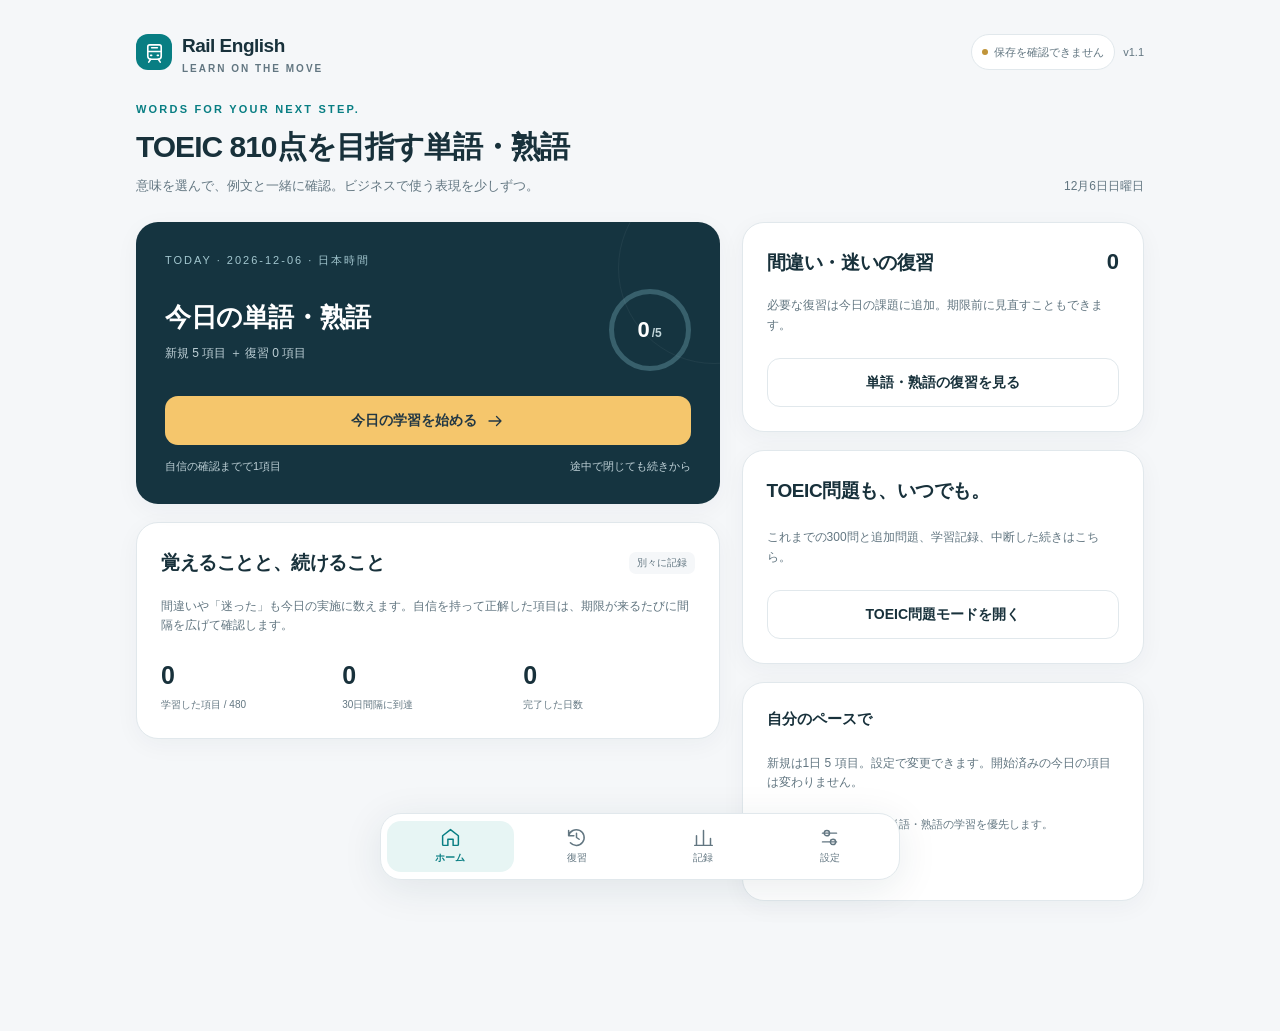
==== commit 1f4911ff: "Expand vocabulary and idioms toward TOEIC 810 (v1.2.1) Add 240 original words and 120 phrases (480 t" ====
--- a/index.html
+++ b/index.html
@@ -1,5 +1,5 @@
 <!doctype html>
-<html lang="ja"><head><meta charset="utf-8"><meta name="viewport" content="width=device-width,initial-scale=1,viewport-fit=cover"><meta name="theme-color" content="#f5f7f9"><meta name="apple-mobile-web-app-capable" content="yes"><meta name="apple-mobile-web-app-status-bar-style" content="default"><meta name="apple-mobile-web-app-title" content="Rail English"><meta name="description" content="730点から800点台へ。オフラインで続ける、通勤時間の英語学習。"><meta name="color-scheme" content="light"><meta name="referrer" content="no-referrer"><title>Rail English — 730から800点台へ</title><link rel="manifest" href="./manifest.webmanifest"><link rel="icon" type="image/png" href="./icons/icon-192.png"><link rel="apple-touch-icon" href="./icons/apple-touch-icon.png"><style>:root{color-scheme:light;--bg:#f5f7f9;--card:#fff;--text:#18313b;--muted:#627681;--line:#e1e8ec;--brand:#087e83;--brand-dark:#06646a;--tint:#e7f5f4;--navy:#153440;--gold:#f5c66c;--bad:#b44947;--bad-bg:#fff1ef;--good:#14735b;--shadow:0 6px 24px rgba(25,50,61,.045);font-family:-apple-system,BlinkMacSystemFont,'Segoe UI','Hiragino Kaku Gothic ProN','Noto Sans JP',Meiryo,sans-serif;font-size:16px;line-height:1.65}
+<html lang="ja"><head><meta charset="utf-8"><meta name="viewport" content="width=device-width,initial-scale=1,viewport-fit=cover"><meta name="theme-color" content="#f5f7f9"><meta name="apple-mobile-web-app-capable" content="yes"><meta name="apple-mobile-web-app-status-bar-style" content="default"><meta name="apple-mobile-web-app-title" content="Rail English"><meta name="description" content="730点から800点台へ。オフラインで続ける、通勤時間の英語学習。"><meta name="color-scheme" content="light"><meta name="referrer" content="no-referrer"><title>Rail English — TOEIC 810点を目指す単語・熟語</title><link rel="manifest" href="./manifest.webmanifest"><link rel="icon" type="image/png" href="./icons/icon-192.png"><link rel="apple-touch-icon" href="./icons/apple-touch-icon.png"><style>:root{color-scheme:light;--bg:#f5f7f9;--card:#fff;--text:#18313b;--muted:#627681;--line:#e1e8ec;--brand:#087e83;--brand-dark:#06646a;--tint:#e7f5f4;--navy:#153440;--gold:#f5c66c;--bad:#b44947;--bad-bg:#fff1ef;--good:#14735b;--shadow:0 6px 24px rgba(25,50,61,.045);font-family:-apple-system,BlinkMacSystemFont,'Segoe UI','Hiragino Kaku Gothic ProN','Noto Sans JP',Meiryo,sans-serif;font-size:16px;line-height:1.65}
 *{box-sizing:border-box}body{margin:0;background:var(--bg);color:var(--text)}button,input,select{font:inherit}button,a,input,select{-webkit-tap-highlight-color:transparent}button{cursor:pointer}button:disabled{cursor:default}button:focus-visible,a:focus-visible,select:focus-visible,input:focus-visible{outline:3px solid #f2b744;outline-offset:3px}button{touch-action:manipulation}a{color:var(--brand)}.app{max-width:1080px;margin:auto;min-height:100dvh;padding:0 36px 130px}.topbar{display:flex;align-items:center;justify-content:space-between;padding:30px 0 26px;gap:10px}.brand{display:flex;align-items:center;gap:10px;text-decoration:none;color:var(--text);font-weight:800;font-size:19px;letter-spacing:-.5px}.brand-logo{width:36px;height:36px;background:var(--brand);border-radius:12px;display:grid;place-items:center;color:white;flex:none}.brand small{font-size:10px;letter-spacing:2px;display:block;font-weight:600;color:var(--muted);line-height:1.1;margin-top:2px}.top-tools{display:flex;align-items:center;gap:8px}.offline-pill{font-size:11px;border:1px solid var(--line);padding:6px 10px;border-radius:99px;color:var(--muted);background:var(--card);display:flex;align-items:center;gap:6px;cursor:pointer;min-height:36px}.dot{width:6px;height:6px;border-radius:50%;background:#c09439;flex:none}.is-ready .dot{background:#219d79}.is-ready{color:var(--good)}.version{font-size:11px;color:var(--muted)}main{outline:none}h1,h2,h3,p{margin:0}h1{font-size:30px;line-height:1.4;letter-spacing:-1px}h2{font-size:19px;letter-spacing:-.4px}h3{font-size:15px}p+p{margin-top:10px}.eyebrow{font-size:11px;letter-spacing:2.2px;font-weight:750;color:var(--brand);margin-bottom:8px}.muted{color:var(--muted)}.small{font-size:12px}.intro{display:flex;align-items:end;justify-content:space-between;margin-bottom:25px;gap:20px}.intro p{font-size:13px;color:var(--muted);margin-top:7px}.date-tag{font-size:12px;color:var(--muted);white-space:nowrap}.layout{display:grid;grid-template-columns:1.45fr 1fr;gap:22px}.stack{display:flex;flex-direction:column;gap:18px}.card{background:var(--card);border:1px solid var(--line);border-radius:22px;padding:24px;box-shadow:var(--shadow)}.hero{background:var(--navy);color:#fff;border:0;padding:29px;position:relative;overflow:hidden}.hero:after{content:'';width:190px;height:190px;border:1px solid #ffffff0d;border-radius:50%;position:absolute;right:-90px;top:-50px;pointer-events:none}.hero-label{font-size:11px;letter-spacing:2px;color:#a3c7cf;margin-bottom:20px}.hero-heading{display:flex;justify-content:space-between;align-items:center;gap:15px}.hero h2{font-size:26px;font-weight:750}.hero p{font-size:12px;color:#bed0d6;margin-top:5px}.round-count{width:82px;height:82px;border-radius:50%;border:5px solid #38606c;display:flex;align-items:center;justify-content:center;flex:none;font-weight:750;font-size:24px;color:#fff}.round-count small{font-size:12px;color:#c1d5d9;margin-left:2px}.hero .btn{margin-top:25px;background:var(--gold);color:#233844;border-color:transparent}.hero .btn:hover{background:#ffda93}.hero-foot{margin-top:12px;display:flex;justify-content:space-between;font-size:11px;color:#bed0d6}.btn{border:1px solid var(--brand);border-radius:13px;background:var(--brand);color:#fff;padding:13px 18px;min-height:49px;font-weight:700;font-size:14px;display:inline-flex;align-items:center;justify-content:center;gap:9px;text-decoration:none;line-height:1.5}.btn:hover{background:var(--brand-dark)}.btn:disabled{opacity:.5}.btn.secondary{background:var(--card);border-color:var(--line);color:var(--text)}.btn.secondary:hover{background:var(--bg)}.btn.soft{background:var(--tint);color:var(--brand);border-color:transparent}.btn.danger{color:var(--bad);background:var(--card);border-color:var(--line)}.full{width:100%}.text-btn{border:0;background:transparent;color:var(--brand);padding:10px 0;font-size:13px;font-weight:650;min-height:42px}.section-row{display:flex;align-items:center;justify-content:space-between;gap:12px;margin-bottom:17px}.section-row .text-btn{min-height:0;padding:0}.tag{border-radius:7px;background:var(--bg);color:var(--muted);padding:3px 8px;font-size:10px;display:inline-block}.stat-grid{display:grid;grid-template-columns:repeat(3,1fr);gap:10px}.stat-value{font-size:25px;font-weight:800;font-variant-numeric:tabular-nums;line-height:1.4}.stat-label{color:var(--muted);font-size:10px;margin-top:4px}.divider{height:1px;background:var(--line);margin:20px 0}.mini-week{display:flex;gap:8px;margin-top:16px}.day{flex:1;text-align:center;font-size:10px;color:var(--muted)}.day-box{height:30px;border-radius:7px;background:var(--bg);display:grid;place-items:center;margin-bottom:5px;color:var(--muted);font-size:11px}.day-box.done{background:var(--tint);color:var(--brand);font-weight:750}.day-box.today{outline:1px solid var(--brand)}.course-options{display:grid;grid-template-columns:repeat(3,1fr);gap:8px}.course-option{padding:13px 5px;border:1px solid var(--line);border-radius:13px;text-align:center;background:var(--card);color:var(--muted);min-height:78px}.course-option.selected{background:var(--tint);border-color:var(--brand);color:var(--brand)}.course-number{display:block;font-size:22px;font-weight:800;line-height:1.4}.course-caption{font-size:10px}.field{margin-top:16px}.field label{display:block;font-size:12px;color:var(--muted);margin-bottom:6px}.field select{width:100%;min-height:46px;border:1px solid var(--line);border-radius:11px;padding:9px 32px 9px 12px;background:var(--card);color:var(--text)}.row-two{display:grid;grid-template-columns:1fr 1fr;gap:12px}.progress-track{height:6px;border-radius:5px;background:var(--line);overflow:hidden}.progress-fill{height:100%;border-radius:5px;background:var(--brand);transition:width .2s}.course-summary{font-size:11px;color:var(--muted);margin:15px 0 8px}.review-teaser{display:flex;align-items:center;gap:15px}.review-icon{width:44px;height:44px;border-radius:14px;background:#fff4df;color:#9c722c;display:grid;place-items:center;flex:none}.review-teaser p{font-size:12px;color:var(--muted);margin-top:2px}.review-teaser strong{font-size:16px}.subtle-note{font-size:11px;color:var(--muted);line-height:1.75}.milestone{display:flex;align-items:center;gap:12px;margin-top:19px}.milestone-stop{width:9px;height:9px;border-radius:50%;background:var(--brand)}.milestone-line{flex:1;height:1px;background:var(--line)}.milestone-text{font-size:11px;color:var(--muted)}.bottom-nav{position:fixed;bottom:18px;left:50%;transform:translateX(-50%);width:min(520px,calc(100% - 32px));display:flex;background:var(--card);border:1px solid var(--line);border-radius:21px;box-shadow:0 8px 40px #18313b18;padding:7px 6px;z-index:30}.nav-item{flex:1;border:0;background:transparent;color:var(--muted);padding:6px 4px;border-radius:14px;min-height:49px;display:flex;flex-direction:column;align-items:center;gap:2px;font-size:10px}.nav-item.active{color:var(--brand);background:var(--tint);font-weight:750}.nav-item svg{width:21px;height:21px}svg{display:block}.quiz-wrap{max-width:730px;margin:auto}.quiz-top{display:flex;justify-content:space-between;align-items:center;font-size:12px;margin-bottom:12px;gap:15px}.quiz-top .text-btn{padding:0;min-height:42px}.quiz-meta{display:flex;align-items:center;justify-content:space-between;margin-top:22px;margin-bottom:13px;gap:10px}.badges{display:flex;gap:6px;align-items:center;flex-wrap:wrap}.badge{background:var(--tint);color:var(--brand);border-radius:6px;font-size:11px;font-weight:650;padding:3px 8px}.badge.gray{background:var(--bg);color:var(--muted)}.timer{font-size:12px;color:var(--muted);font-variant-numeric:tabular-nums;white-space:nowrap}.question-card{padding:28px}.question-number{font-size:11px;letter-spacing:1.7px;color:var(--muted);margin-bottom:18px}.question-text{font-family:-apple-system,BlinkMacSystemFont,'Segoe UI',sans-serif;font-size:22px;line-height:1.75;letter-spacing:.05px;overflow-wrap:break-word;font-weight:500}.blank{color:var(--brand);font-weight:800;white-space:nowrap}.choices{display:grid;gap:10px;margin-top:23px}.choice{width:100%;display:flex;align-items:center;text-align:left;padding:13px 16px;min-height:58px;gap:14px;color:var(--text);background:var(--card);border:1px solid var(--line);border-radius:13px;font-size:16px;line-height:1.5}.choice-letter{width:27px;height:27px;border:1px solid var(--line);border-radius:8px;display:grid;place-items:center;color:var(--muted);font-size:12px;flex:none}.choice:hover:not(:disabled){border-color:var(--brand);background:var(--tint)}.choice.correct{border-color:var(--good);background:var(--tint)}.choice.correct .choice-letter{background:var(--good);color:#fff;border-color:var(--good)}.choice.wrong{background:var(--bad-bg);border-color:var(--bad)}.choice.wrong .choice-letter{background:var(--bad);color:white;border-color:var(--bad)}.choice.unselected{opacity:.55}.choice-word{flex:1}.choice-mark{font-size:18px;font-weight:750}.quiz-hint{text-align:center;font-size:11px;color:var(--muted);margin-top:17px}.feedback{margin-top:18px;border-top:3px solid var(--brand);scroll-margin-top:18px}.feedback-status{font-size:13px;color:var(--good);font-weight:800;display:flex;gap:7px;align-items:center;margin-bottom:12px}.feedback-status.incorrect{color:var(--bad)}.answer-label{color:var(--muted);font-size:11px;letter-spacing:.7px;margin-bottom:8px}.complete-sentence{font-size:19px;line-height:1.75;overflow-wrap:break-word}.complete-sentence strong{color:var(--brand);background:var(--tint);border-radius:4px;padding:0 3px}.translation{font-size:13px;line-height:1.85;margin-top:14px;white-space:pre-line}.explain{background:var(--bg);border-radius:13px;padding:16px;margin-top:18px}.explain h3{font-size:11px;color:var(--brand);margin-bottom:7px}.explain p{font-size:13px;line-height:1.85}.confidence{margin-top:20px}.confidence p{font-size:12px;color:var(--muted);margin-bottom:10px}.confidence .row-two{grid-template-columns:1fr 1.2fr}.passage{background:var(--bg);border:1px solid var(--line);padding:19px;border-radius:13px;font-size:15px;line-height:1.85;white-space:pre-wrap;margin-bottom:24px;overflow-wrap:break-word}.passage-title{font-size:11px;color:var(--muted);margin-bottom:10px;letter-spacing:1px}.proof{border-left:3px solid var(--brand);padding-left:12px;font-size:14px;margin-top:12px}.proof-label{font-size:11px;color:var(--muted);margin-top:17px}.empty{text-align:center;padding:40px 20px}.empty .empty-icon{display:inline-grid;place-items:center;width:64px;height:64px;border-radius:22px;background:var(--tint);color:var(--brand);margin-bottom:18px}.empty p{font-size:13px;color:var(--muted);margin:12px 0 22px}.list-item{display:flex;gap:14px;align-items:start;padding:17px 0;border-bottom:1px solid var(--line)}.list-item:last-child{border:0}.list-item-main{flex:1;min-width:0}.list-item p{font-size:13px;line-height:1.65}.list-item .tags{font-size:10px;color:var(--muted);margin-bottom:7px}.count-bubble{font-size:22px;font-weight:800;line-height:1.4}.section-space{margin-top:22px}.metric-row{display:grid;grid-template-columns:repeat(3,1fr);gap:14px;margin-bottom:22px}.metric-card{padding:20px}.metric-card .stat-value{font-size:31px}.bar-row{display:grid;grid-template-columns:80px 1fr 55px;align-items:center;gap:12px;margin:15px 0;font-size:12px}.bar-row small{text-align:right;color:var(--muted);font-size:10px}.setting-row{display:flex;align-items:center;justify-content:space-between;gap:18px;padding:15px 0;border-bottom:1px solid var(--line)}.setting-row:last-child{border:0}.setting-row p{font-size:11px;color:var(--muted);margin-top:3px}.switch{accent-color:var(--brand);width:22px;height:22px;flex:none}.help-list{font-size:13px;line-height:1.9;padding-left:21px;margin:14px 0}.help-list li+li{margin-top:9px}.notice{background:#fff5e2;color:#745522;border-radius:12px;padding:12px 15px;font-size:12px;margin-bottom:17px;line-height:1.75}.notice a{color:inherit}details{border-top:1px solid var(--line);margin-top:17px;padding-top:15px}summary{cursor:pointer;font-size:13px;font-weight:650;min-height:35px}details p{font-size:12px;color:var(--muted);margin-top:10px;line-height:1.9}.file-label{cursor:pointer}.hidden{display:none!important}.toast{position:fixed;top:max(18px,env(safe-area-inset-top));left:50%;transform:translateX(-50%);z-index:100;max-width:calc(100% - 30px);padding:12px 18px;border-radius:13px;background:#17333e;color:white;box-shadow:0 6px 30px #0002;font-size:13px;pointer-events:none;text-align:center}.result-score{font-size:64px;font-weight:850;letter-spacing:-3px;color:var(--brand);line-height:1.3}.result-score small{font-size:24px;letter-spacing:0;color:var(--muted)}.result-items{text-align:left;margin:24px 0}.result-line{font-size:13px;display:flex;justify-content:space-between;border-bottom:1px solid var(--line);padding:10px 0}.button-stack{display:grid;gap:10px}.storage-warning{position:sticky;top:0;z-index:90;background:#fff0df;color:#763d12;padding:12px;font-size:12px}.footer-note{text-align:center;font-size:10px;color:var(--muted);margin-top:25px}body.large-text .question-text{font-size:26px}body.large-text .passage{font-size:18px}body.large-text .choice{font-size:19px}body.large-text .translation,body.large-text .explain p{font-size:16px}body.large-text .complete-sentence{font-size:23px}
 @media(min-width:820px){.bottom-nav{bottom:20px}.quiz-wrap{padding-top:7px}.card .section-row{margin-bottom:18px}}
 @media(max-width:740px){.app{padding:0 20px 125px}.topbar{padding:22px 0 25px}.brand{font-size:17px}.brand small{font-size:8px}.brand-logo{width:33px;height:33px;border-radius:11px}.offline-pill{font-size:10px;padding:6px 9px}.version{display:none}.intro{margin-bottom:21px}.intro h1{font-size:27px}.date-tag{display:none}.layout{grid-template-columns:1fr;gap:18px}.card{padding:21px;border-radius:19px}.hero{padding:24px}.hero h2{font-size:25px}.hero-label{margin-bottom:15px}.hero .btn{margin-top:22px}.section-row{margin-bottom:15px}.round-count{width:74px;height:74px;font-size:23px}.bottom-nav{bottom:0;width:100%;border-radius:18px 18px 0 0;border-bottom:0;padding:7px 9px calc(7px + env(safe-area-inset-bottom));box-shadow:0 -4px 30px #18313b08}.question-card{padding:22px 19px}.question-text{font-size:21px}.choice{font-size:16px;padding:12px 14px;min-height:57px}.quiz-meta{margin-top:19px}.quiz-top{margin-top:-7px}.feedback{padding:21px 19px}.complete-sentence{font-size:19px}.metric-row{gap:8px}.metric-card{padding:15px 10px}.metric-card .stat-value{font-size:26px}.stat-label{font-size:10px}.intro p{font-size:12px}.passage{padding:15px;font-size:14px}.nav-item{min-height:51px}.eyebrow{font-size:10px}.quiz-wrap{padding-top:0}}
@@ -15,7 +15,7 @@
 <script>/* Rail English 1.2 — no framework, analytics, remote fonts or AI requests. */
 'use strict';
 (() => {
-const APP_VERSION='1.2.0';
+const APP_VERSION='1.2.1';
 const STORAGE_KEY='rail-english-v1';
 const basePack=JSON.parse(document.getElementById('question-data').textContent);
 const DAY=86400000;
@@ -127,7 +127,7 @@
  <section class="card hero"><div class="hero-label">YOUR DAILY PRACTICE</div><div class="hero-heading"><div><h2>${s?'続きから、もう1問。':`今日の${state.settings.size}問`}</h2><p>${s?`${s.index+1}問目から再開できます`:'新しい問題と、必要な復習を。'}</p></div><div class="round-count" aria-label="今日の回答数 ${today.length}">${today.length}<small>問</small></div></div><button class="btn full" data-action="${s?'resume':'start'}" data-mode="daily">${s?'続きから再開する':'学習をはじめる'}${icon('arrow',19)}</button><div class="hero-foot"><span>${esc(courseName(state.settings.level))}</span><span>1問ごとに記録を保存</span></div></section>
  <section class="card"><div class="section-row"><h2>学習のペース</h2><span class="tag">直近7日</span></div><div class="stat-grid"><div><div class="stat-value">${Object.keys(state.progress).length}<span class="small muted"> 問</span></div><div class="stat-label">学習した問題</div></div><div><div class="stat-value">${percent(first.filter(a=>a.correct).length,first.length)}</div><div class="stat-label">初見の正答率</div></div><div><div class="stat-value">${streakDays()}<span class="small muted"> 日</span></div><div class="stat-label">連続学習</div></div></div><div class="mini-week">${todayWeek()}</div></section>
  <section class="card"><div class="review-teaser"><div class="review-icon">${icon('review',24)}</div><div style="flex:1"><strong>復習のタイミング</strong><p>期限が来た問題が ${due} 問あります</p></div><button class="text-btn" data-action="nav" data-route="review" aria-label="復習画面へ">${icon('arrow',22)}</button></div></section>
- </div><div class="stack"><section class="card"><div class="section-row"><h2>いまの学習コース</h2><span class="tag">自由に変更</span></div><div class="course-options">${[730,800,850].map(l=>`<button class="course-option ${state.settings.level===l?'selected':''}" data-action="level" data-level="${l}" aria-pressed="${state.settings.level===l}"><span class="course-number">${l===850?'800+':l}</span><span class="course-caption">${l===730?'基礎を固める':l===800?'次の目標へ':'定着と応用'}</span></button>`).join('')}</div><div class="row-two"><div class="field"><label for="filter">出題の種類</label><select id="filter" data-setting="filter"><option value="all">すべて</option><option value="grammar">文法</option><option value="vocab">語彙・会議</option><option value="reading">短文読解</option></select></div><div class="field"><label for="size">1回の問題数</label><select id="size" data-setting="size"><option value="5">5問</option><option value="10">10問</option></select></div></div><div class="course-summary">選択中の範囲：${seen} / ${pool.length}問を学習済み</div><div class="progress-track"><div class="progress-fill" style="width:${pool.length?seen/pool.length*100:0}%"></div></div><div class="section-space button-stack"><button class="btn secondary full" data-action="start" data-mode="new" ${fresh?'':'disabled'}>未出題だけ解く <span class="small muted">${fresh}問</span></button><button class="text-btn" data-action="start" data-mode="practice">学習済みも含めて自由練習</button></div><p class="subtle-note">コースは学習用の目安です。正答率から本試験のスコアは推定しません。</p></section><section class="card"><div class="eyebrow">YOUR NEXT STATION</div><h3>730は通過点。800点台へ。</h3><div class="milestone"><span class="milestone-stop"></span><span class="milestone-text">730</span><span class="milestone-line"></span><span class="milestone-stop"></span><span class="milestone-text">800</span><span class="milestone-line"></span><span class="milestone-stop"></span><span class="milestone-text">800+</span></div><p class="subtle-note section-space">「当たった」と「わかった」を分けて記録。迷った正解も、あとから復習できます。</p></section></div></div><p class="footer-note">オリジナル ${questions.length} 問 · 広告なし · アカウント不要</p>`;
+ </div><div class="stack"><section class="card"><div class="section-row"><h2>いまの学習コース</h2><span class="tag">自由に変更</span></div><div class="course-options">${[730,800,850].map(l=>`<button class="course-option ${state.settings.level===l?'selected':''}" data-action="level" data-level="${l}" aria-pressed="${state.settings.level===l}"><span class="course-number">${l===850?'800+':l}</span><span class="course-caption">${l===730?'基礎を固める':l===800?'次の目標へ':'定着と応用'}</span></button>`).join('')}</div><div class="row-two"><div class="field"><label for="filter">出題の種類</label><select id="filter" data-setting="filter"><option value="all">すべて</option><option value="grammar">文法</option><option value="vocab">語彙・会議</option><option value="reading">短文読解</option></select></div><div class="field"><label for="size">1回の問題数</label><select id="size" data-setting="size"><option value="5">5問</option><option value="10">10問</option></select></div></div><div class="course-summary">選択中の範囲：${seen} / ${pool.length}問を学習済み</div><div class="progress-track"><div class="progress-fill" style="width:${pool.length?seen/pool.length*100:0}%"></div></div><div class="section-space button-stack"><button class="btn secondary full" data-action="start" data-mode="new" ${fresh?'':'disabled'}>未出題だけ解く <span class="small muted">${fresh}問</span></button><button class="text-btn" data-action="start" data-mode="practice">学習済みも含めて自由練習</button></div><p class="subtle-note">コースは学習用の目安です。正答率から本試験のスコアは推定しません。</p></section><section class="card"><div class="eyebrow">YOUR NEXT STATION</div><h3>目標はTOEIC 810点。</h3><div class="milestone"><span class="milestone-stop"></span><span class="milestone-text">730</span><span class="milestone-line"></span><span class="milestone-stop"></span><span class="milestone-text">800</span><span class="milestone-line"></span><span class="milestone-stop"></span><span class="milestone-text">800+</span></div><p class="subtle-note section-space">「当たった」と「わかった」を分けて記録。迷った正解も、あとから復習できます。</p></section></div></div><p class="footer-note">オリジナル ${questions.length} 問 · 広告なし · アカウント不要</p>`;
 }
 function activeAttempt(){const s=state.session;return s?state.attempts.find(a=>a.id===s.attemptIds[s.index]):null;}
 function renderQuiz(){
@@ -268,4 +268,4 @@
 setInterval(()=>{tickTimer();if(document.visibilityState==='visible')refreshVocabDay();},1000);
 render();refreshOffline();
 })();
-</script></body></html>+</script></body></html>
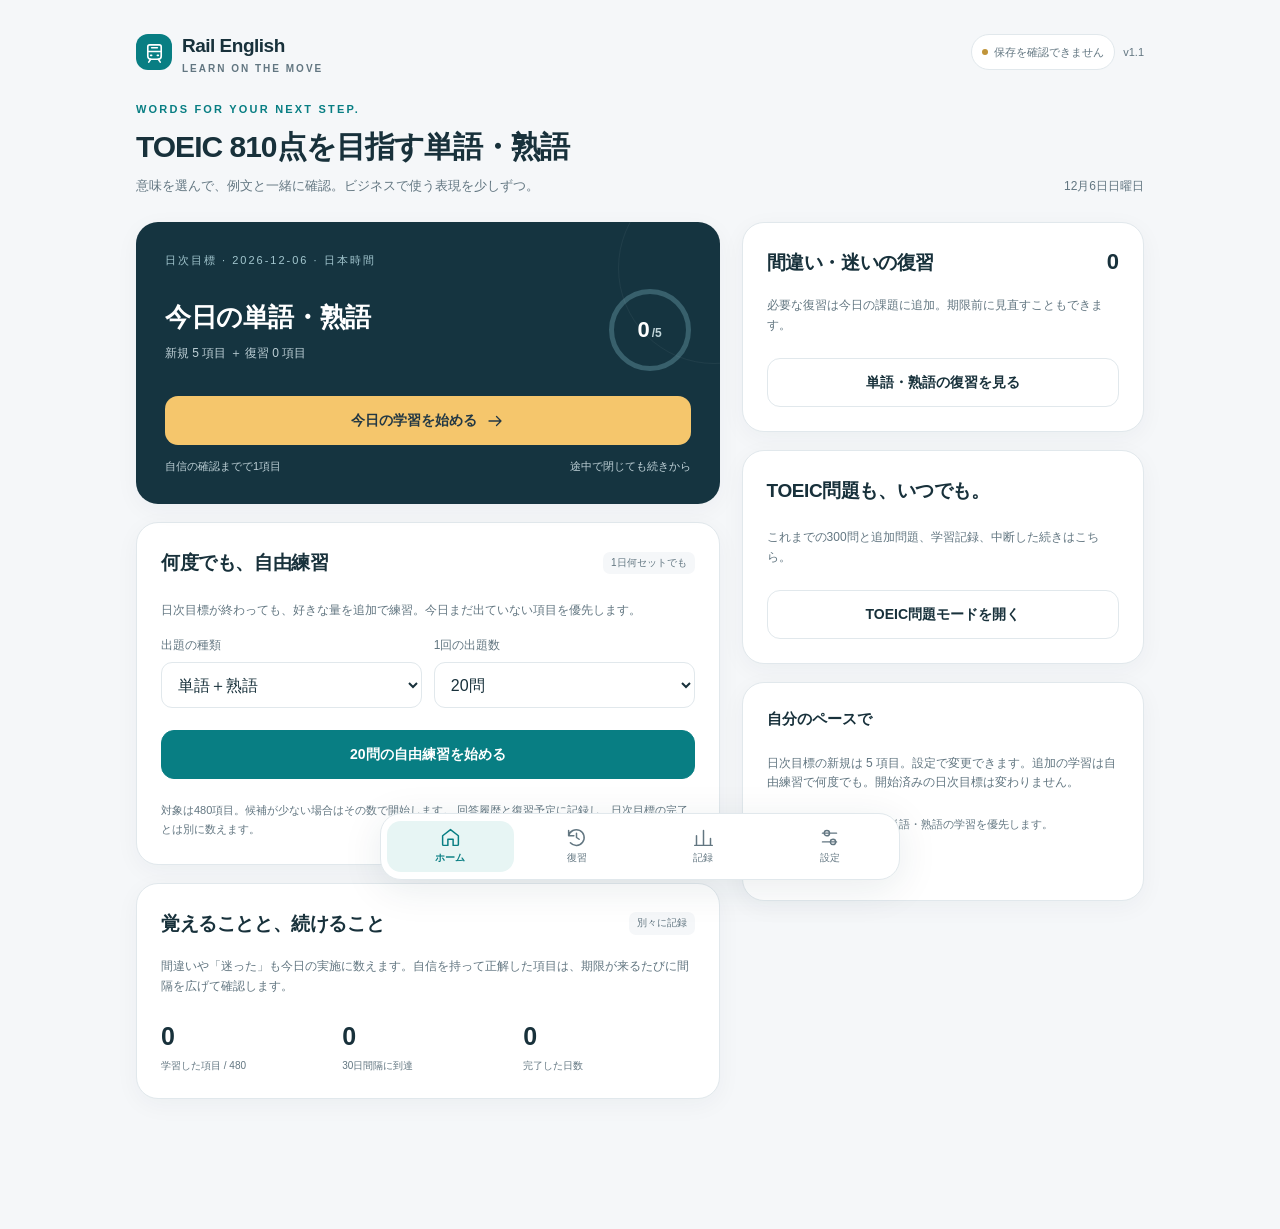
==== commit d0bec493: "Enable repeatable vocabulary practice with selectable set sizes (v1.3.0) Separate 10/20/30/50-item f" ====
--- a/index.html
+++ b/index.html
@@ -15,7 +15,7 @@
 <script>/* Rail English 1.2 — no framework, analytics, remote fonts or AI requests. */
 'use strict';
 (() => {
-const APP_VERSION='1.2.1';
+const APP_VERSION='1.3.0';
 const STORAGE_KEY='rail-english-v1';
 const basePack=JSON.parse(document.getElementById('question-data').textContent);
 const DAY=86400000;
